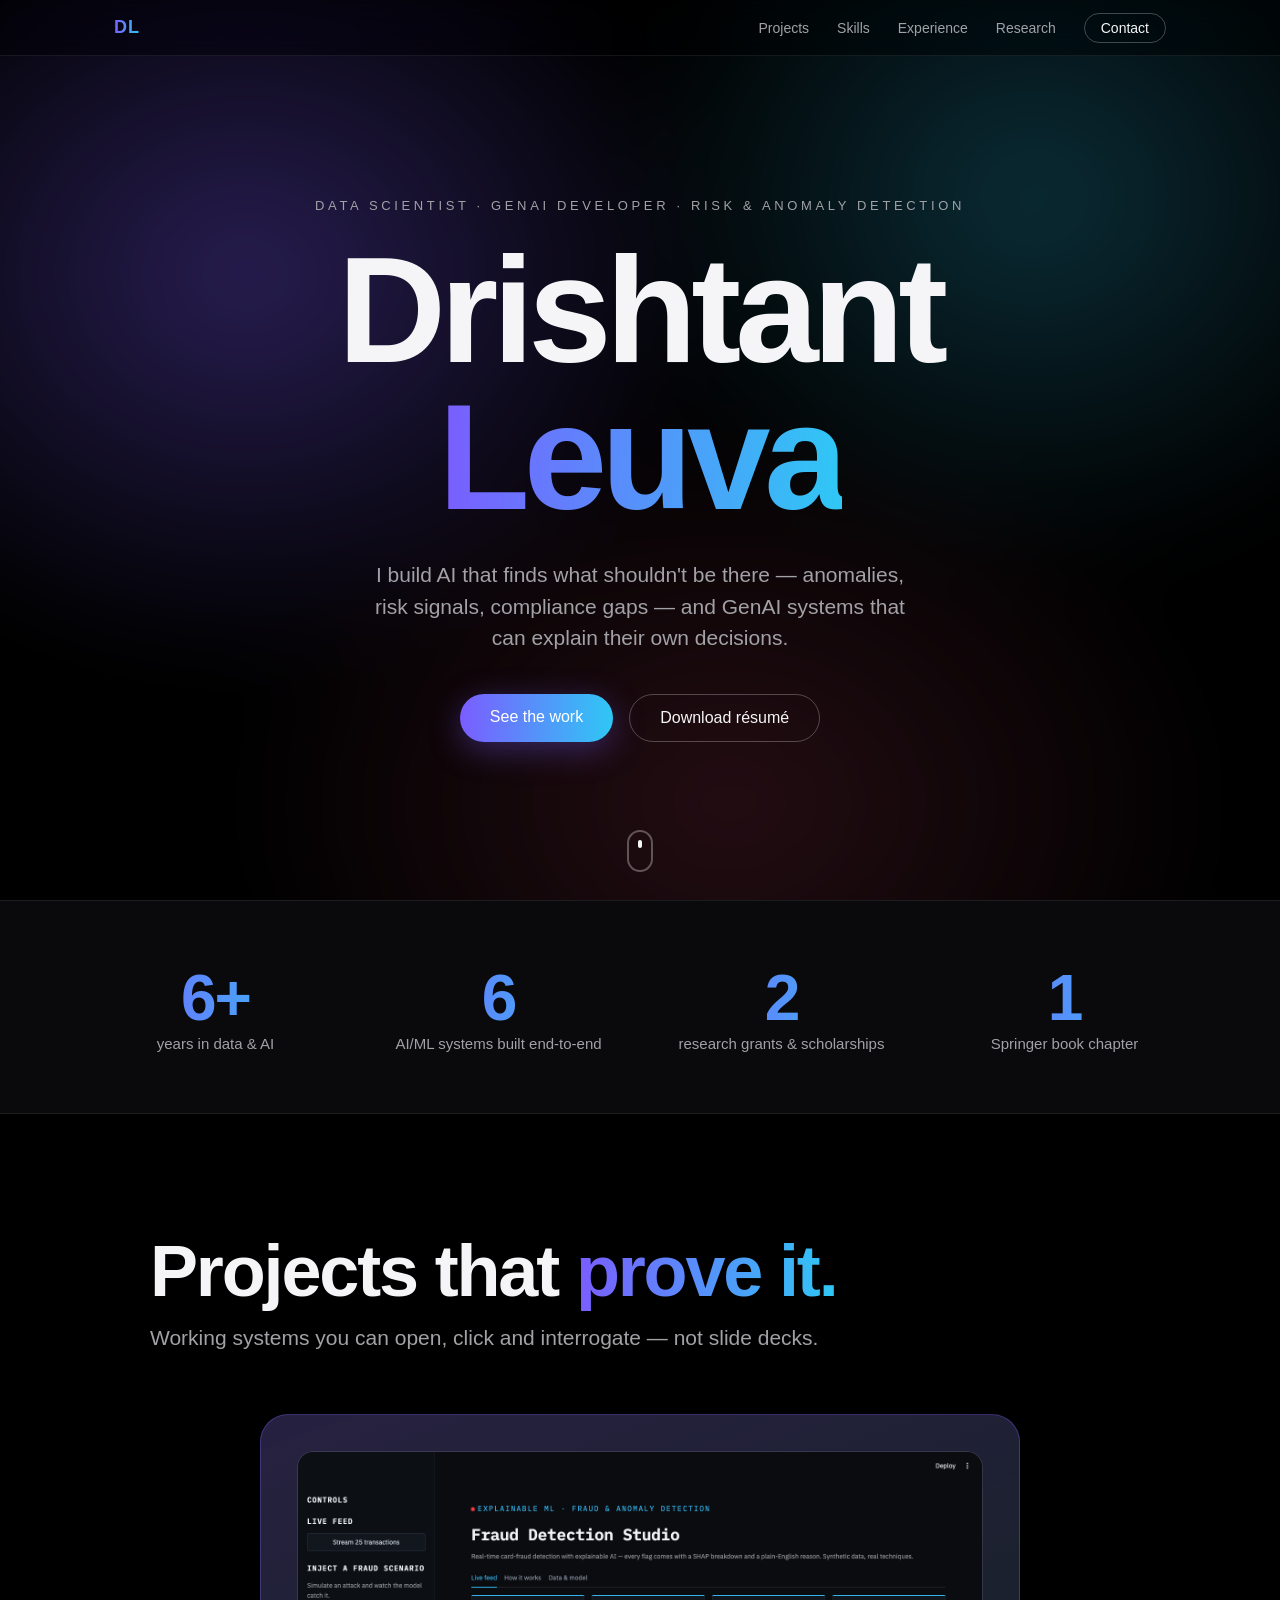
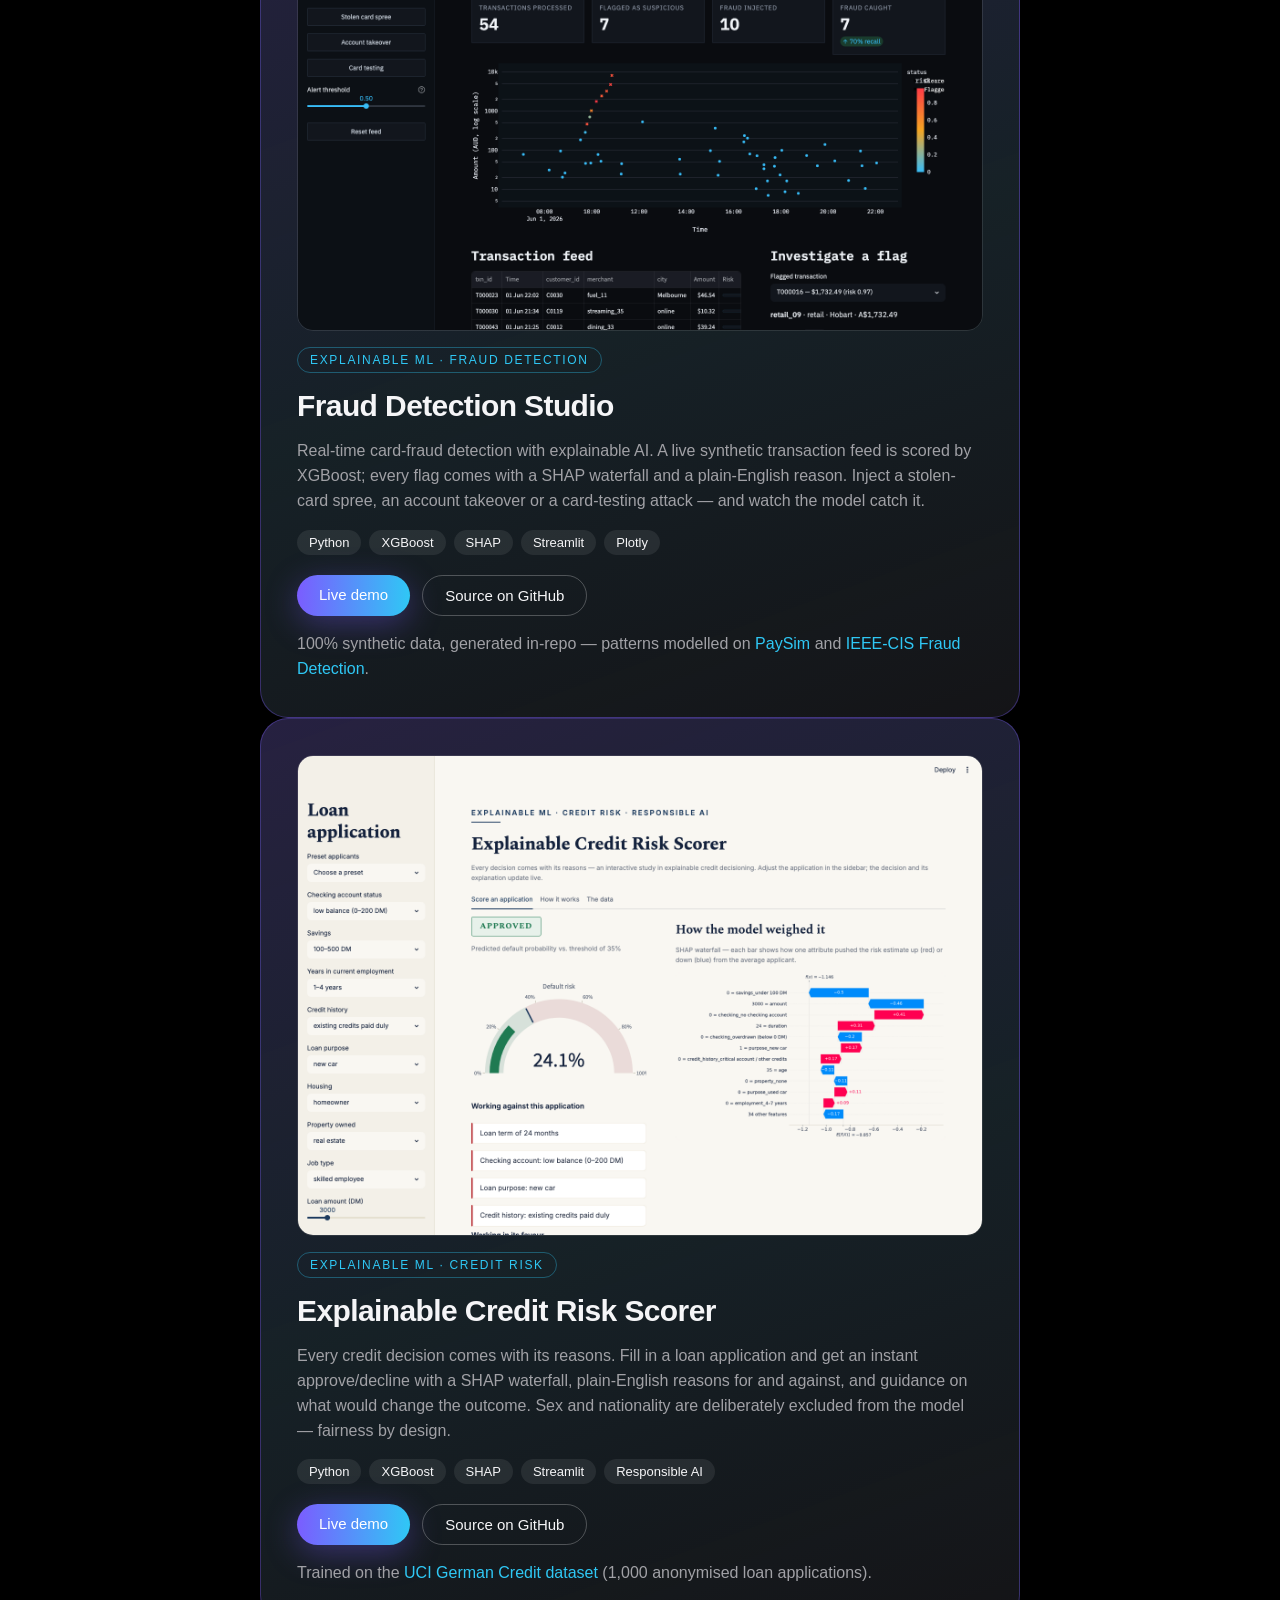
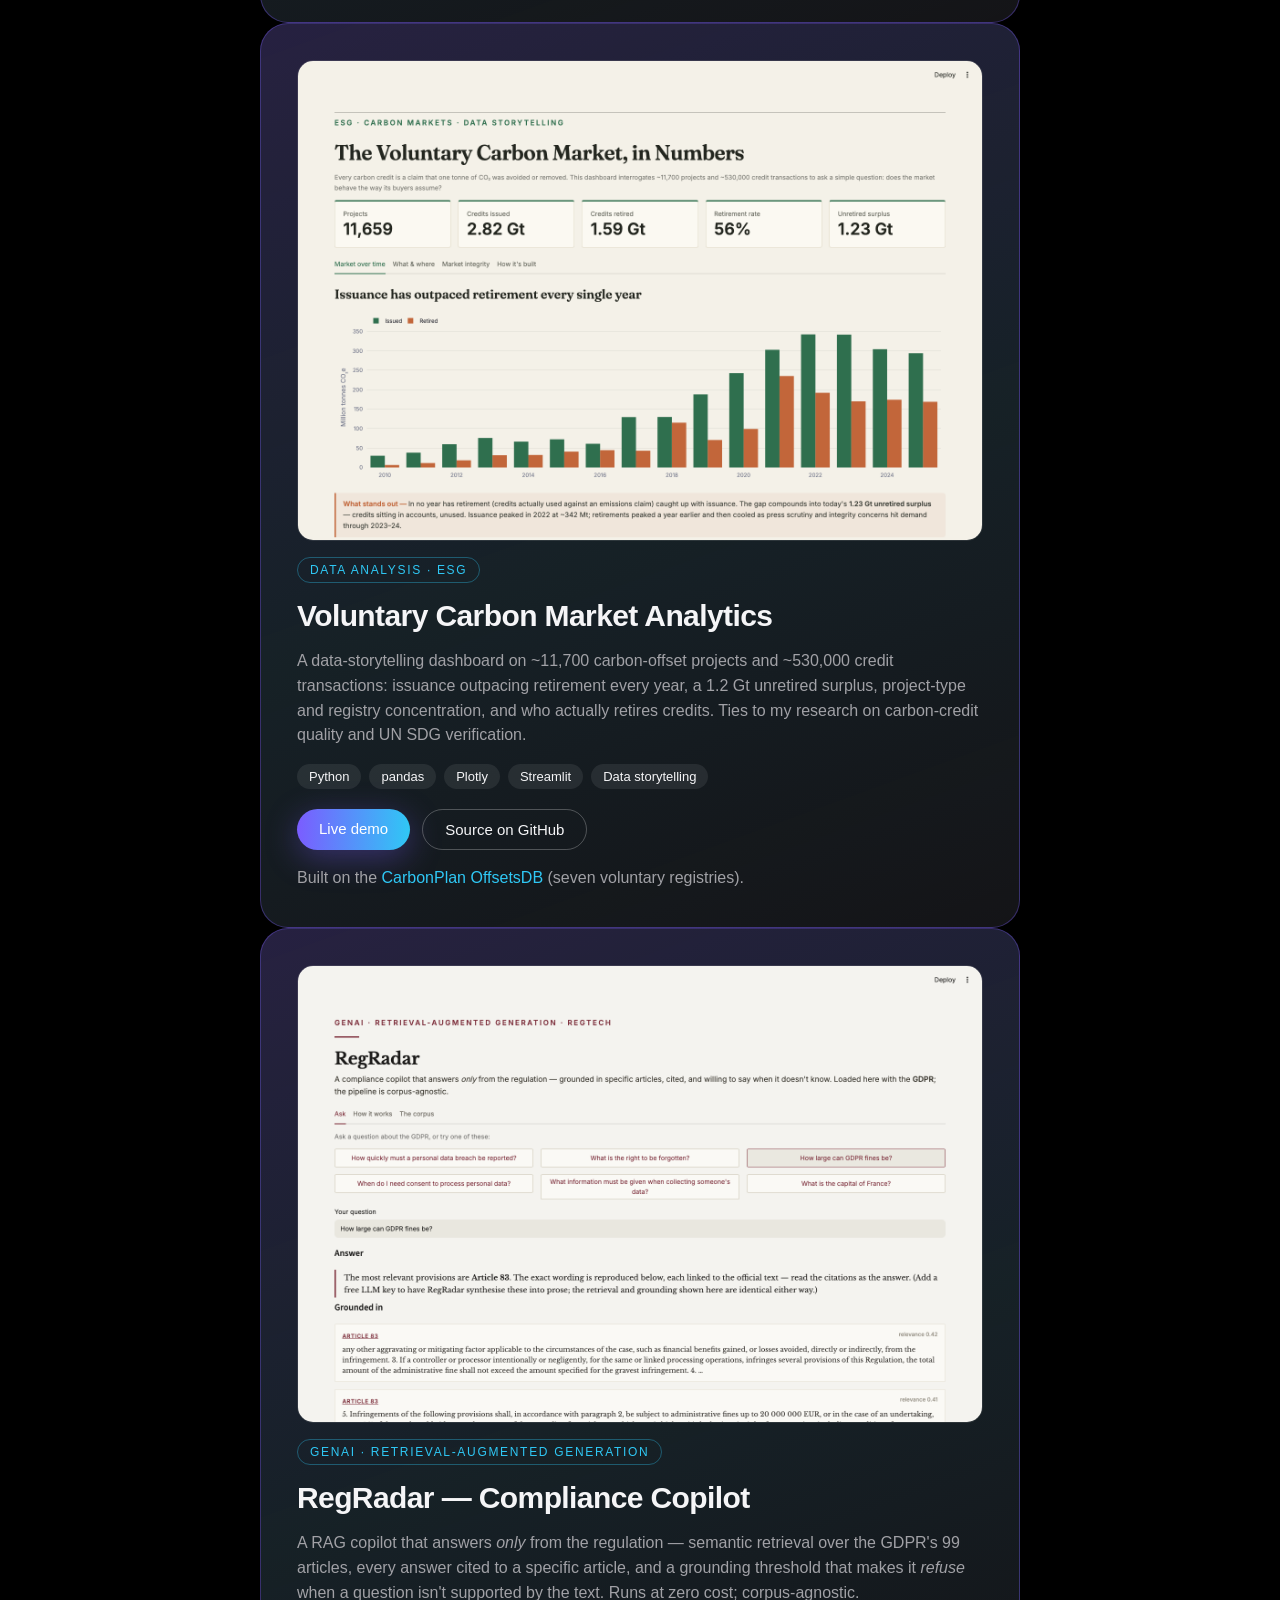
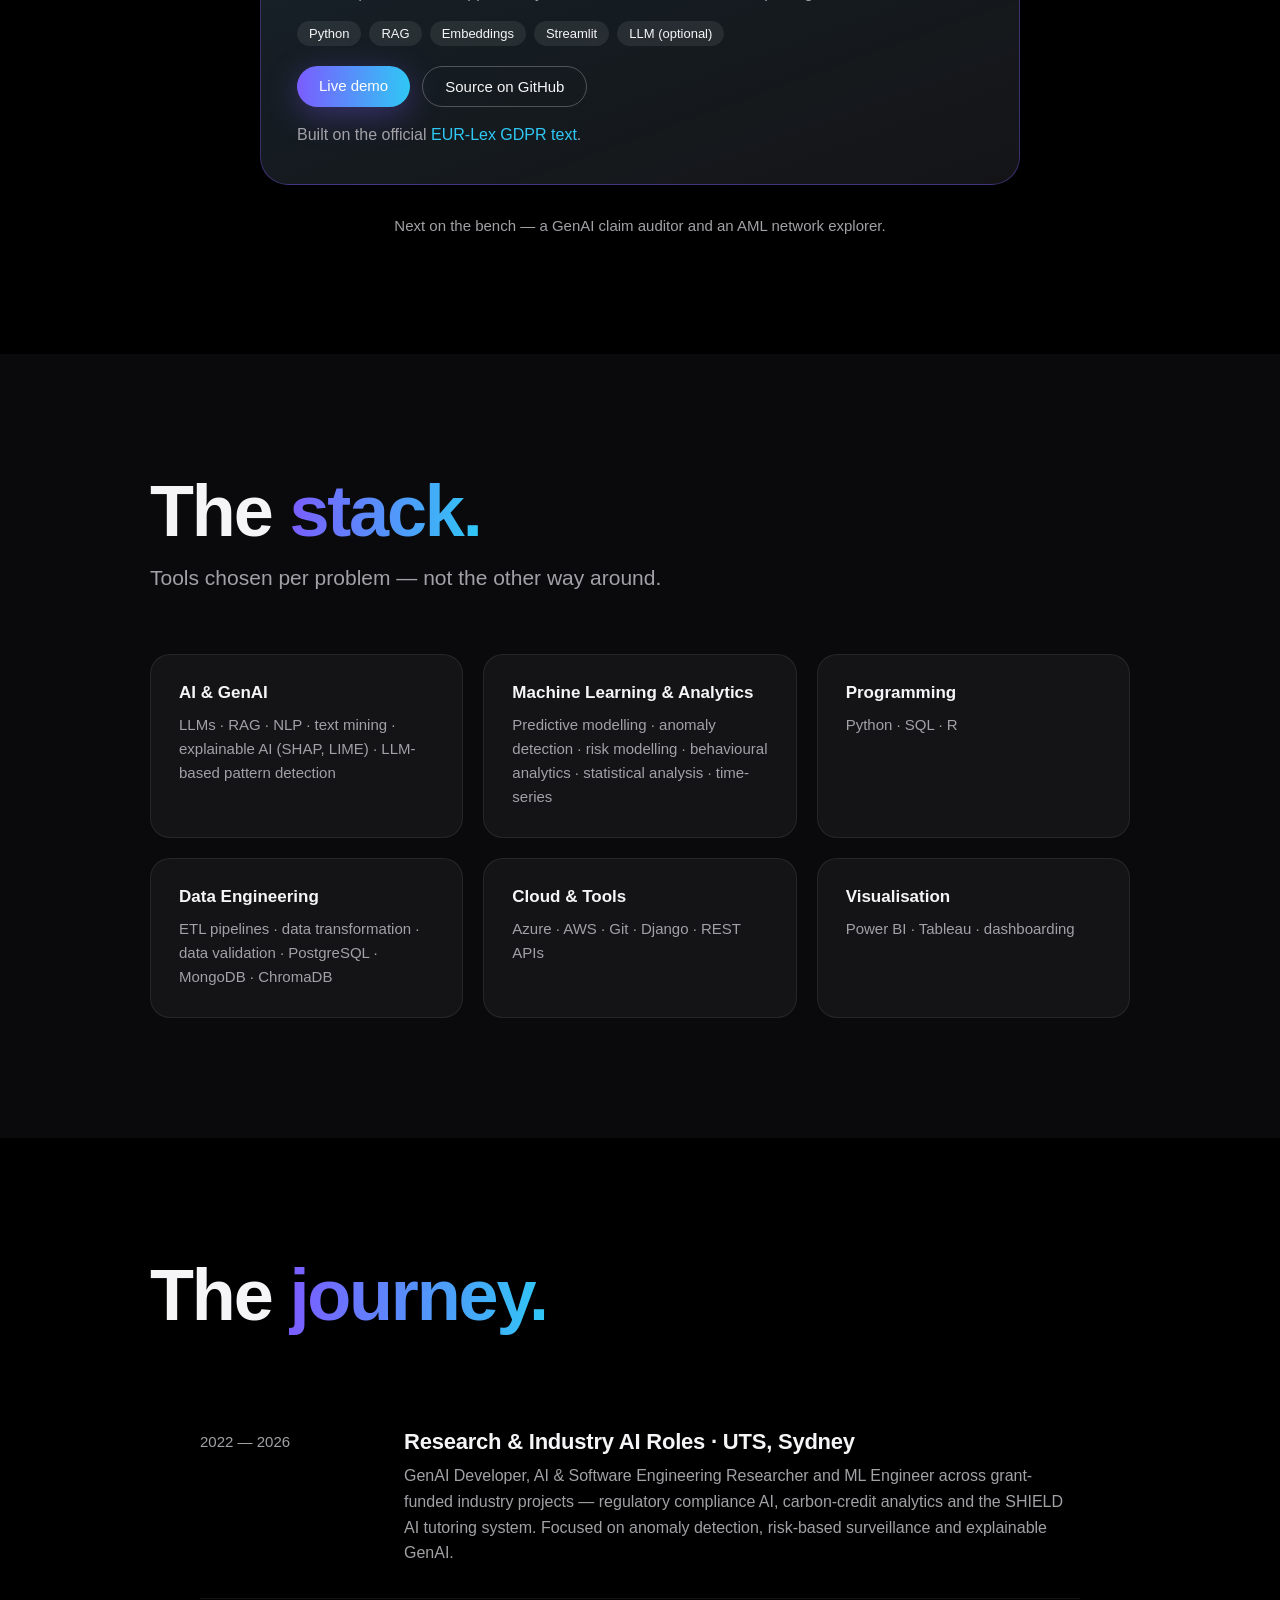
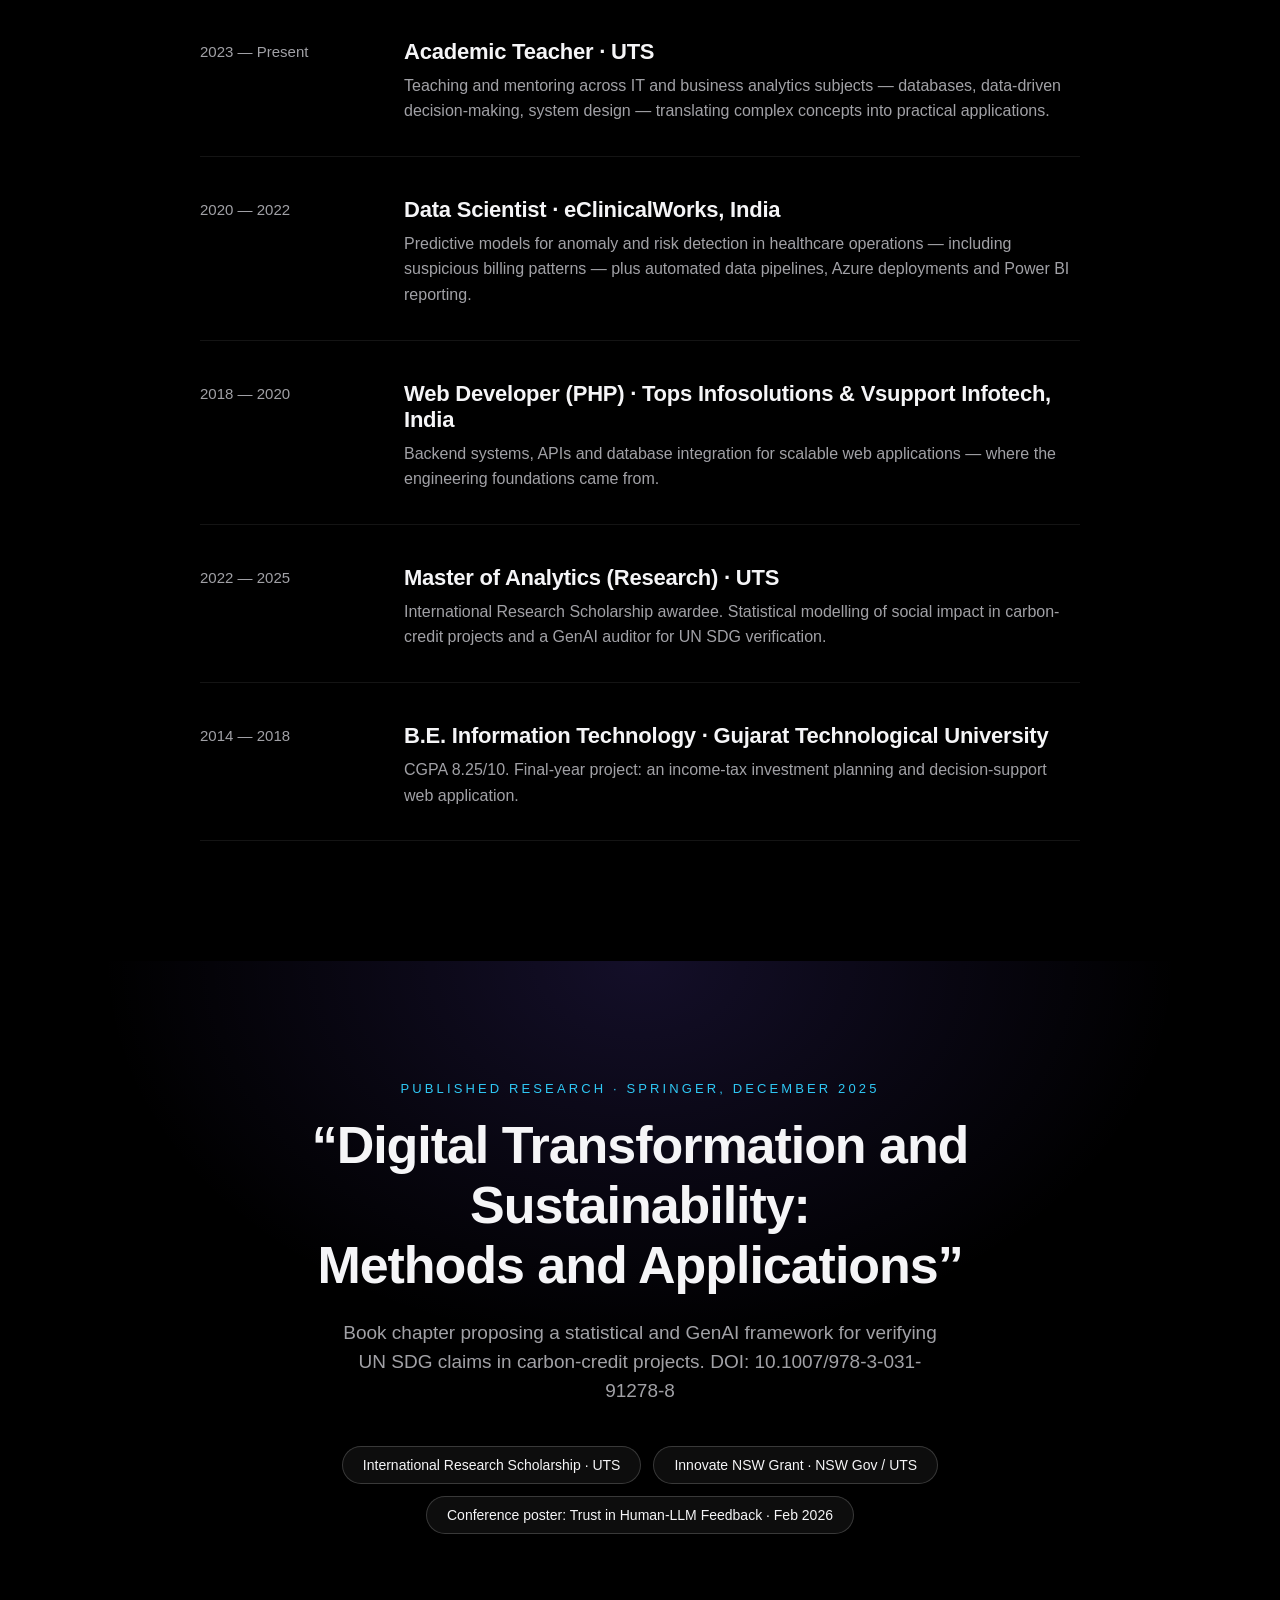
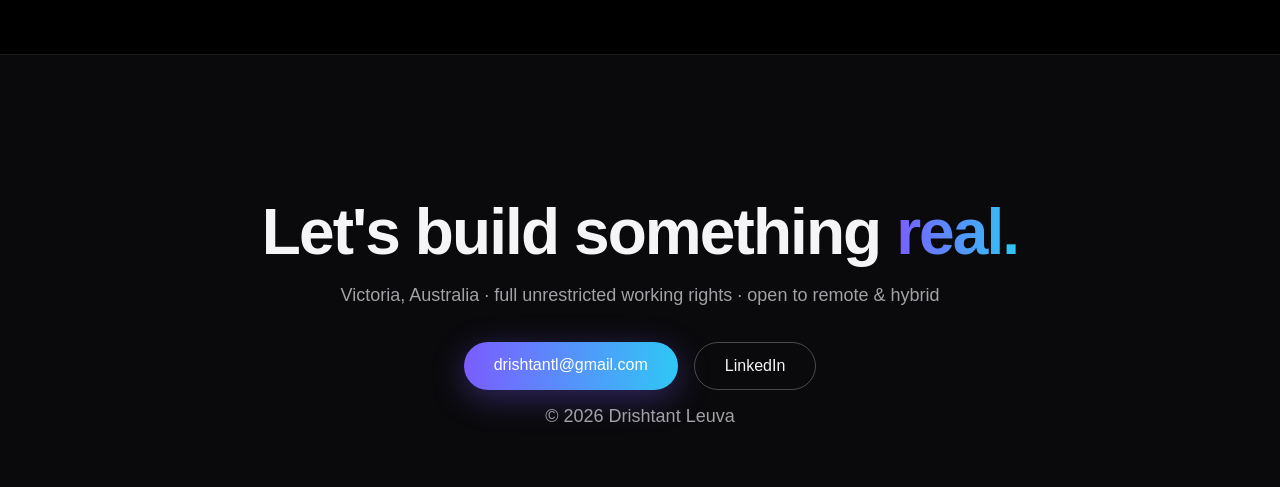
==== index.html @ 563d4631 "Add RegRadar (compliance RAG copilot) project card" ====
<!DOCTYPE html>
<html lang="en">
<head>
  <meta charset="UTF-8" />
  <meta name="viewport" content="width=device-width, initial-scale=1.0" />
  <title>Drishtant Leuva — Data Scientist · GenAI Developer</title>
  <meta name="description" content="Drishtant Leuva — Data Scientist with 6+ years in machine learning, advanced analytics and generative AI, specialising in anomaly detection, risk analytics and explainable AI. Springer-published researcher." />
  <link rel="stylesheet" href="styles.css" />
</head>
<body>

  <nav class="nav" id="nav">
    <div class="nav-inner">
      <a href="#top" class="nav-logo">DL</a>
      <div class="nav-links">
        <a href="#projects">Projects</a>
        <a href="#skills">Skills</a>
        <a href="#experience">Experience</a>
        <a href="#research">Research</a>
        <a href="#contact" class="nav-cta">Contact</a>
      </div>
    </div>
  </nav>

  <!-- ============ HERO ============ -->
  <header class="hero" id="top">
    <div class="hero-bg" aria-hidden="true"></div>
    <div class="hero-content">
      <p class="hero-eyebrow reveal">Data Scientist · GenAI Developer · Risk &amp; Anomaly Detection</p>
      <h1 class="hero-title reveal">Drishtant<br /><span class="grad">Leuva</span></h1>
      <p class="hero-sub reveal">I build AI that finds what shouldn't be there — anomalies, risk signals,
        compliance gaps — and GenAI systems that can explain their own decisions.</p>
      <div class="hero-actions reveal">
        <a href="#projects" class="btn btn-primary">See the work</a>
        <a href="Drishtant_Leuva_Resume.pdf" class="btn btn-ghost" download>Download résumé</a>
      </div>
    </div>
    <div class="scroll-hint" aria-hidden="true"><span></span></div>
  </header>

  <!-- ============ STATS ============ -->
  <section class="stats">
    <div class="stats-grid">
      <div class="stat reveal"><span class="stat-num" data-count="6" data-suffix="+">0</span><span class="stat-label">years in data &amp; AI</span></div>
      <div class="stat reveal"><span class="stat-num" data-count="6">0</span><span class="stat-label">AI/ML systems built end-to-end</span></div>
      <div class="stat reveal"><span class="stat-num" data-count="2">0</span><span class="stat-label">research grants &amp; scholarships</span></div>
      <div class="stat reveal"><span class="stat-num" data-count="1">0</span><span class="stat-label">Springer book chapter</span></div>
    </div>
  </section>

  <!-- ============ PROJECTS ============ -->
  <section class="projects" id="projects">
    <div class="section-head reveal">
      <h2>Projects that <span class="grad">prove it.</span></h2>
      <p>Working systems you can open, click and interrogate — not slide decks.</p>
    </div>
    <div class="project-grid">
      <article class="card card-feature reveal">
        <a href="https://drishtant-fraud-studio.streamlit.app" target="_blank" rel="noopener">
          <img class="card-shot" src="assets/fraud-studio.png"
               alt="Fraud Detection Studio — live transaction feed, risk scatter and SHAP investigation panel" />
        </a>
        <div class="card-tag">Explainable ML · Fraud Detection</div>
        <h3>Fraud Detection Studio</h3>
        <p>Real-time card-fraud detection with explainable AI. A live synthetic transaction feed is
           scored by XGBoost; every flag comes with a SHAP waterfall and a plain-English reason.
           Inject a stolen-card spree, an account takeover or a card-testing attack — and watch
           the model catch it.</p>
        <ul class="card-stack"><li>Python</li><li>XGBoost</li><li>SHAP</li><li>Streamlit</li><li>Plotly</li></ul>
        <div class="card-actions">
          <a class="btn btn-primary btn-sm" href="https://drishtant-fraud-studio.streamlit.app" target="_blank" rel="noopener">Live demo</a>
          <a class="btn btn-ghost btn-sm" href="https://github.com/drishtantleuva/fraud-detection-studio" target="_blank" rel="noopener">Source on GitHub</a>
        </div>
        <p class="card-data">100% synthetic data, generated in-repo — patterns modelled on
          <a href="https://www.kaggle.com/datasets/ealaxi/paysim1" target="_blank" rel="noopener">PaySim</a> and
          <a href="https://www.kaggle.com/competitions/ieee-fraud-detection" target="_blank" rel="noopener">IEEE-CIS Fraud Detection</a>.</p>
      </article>
      <article class="card card-feature reveal">
        <a href="https://drishtant-credit-risk.streamlit.app" target="_blank" rel="noopener">
          <img class="card-shot" src="assets/credit-scorer.png"
               alt="Explainable Credit Risk Scorer — loan application form, risk gauge and SHAP waterfall" />
        </a>
        <div class="card-tag">Explainable ML · Credit Risk</div>
        <h3>Explainable Credit Risk Scorer</h3>
        <p>Every credit decision comes with its reasons. Fill in a loan application and get an
           instant approve/decline with a SHAP waterfall, plain-English reasons for and against,
           and guidance on what would change the outcome. Sex and nationality are deliberately
           excluded from the model — fairness by design.</p>
        <ul class="card-stack"><li>Python</li><li>XGBoost</li><li>SHAP</li><li>Streamlit</li><li>Responsible AI</li></ul>
        <div class="card-actions">
          <a class="btn btn-primary btn-sm" href="https://drishtant-credit-risk.streamlit.app" target="_blank" rel="noopener">Live demo</a>
          <a class="btn btn-ghost btn-sm" href="https://github.com/drishtantleuva/credit-risk-scorer" target="_blank" rel="noopener">Source on GitHub</a>
        </div>
        <p class="card-data">Trained on the
          <a href="https://archive.ics.uci.edu/dataset/144/statlog+german+credit+data" target="_blank" rel="noopener">UCI German Credit dataset</a>
          (1,000 anonymised loan applications).</p>
      </article>
      <article class="card card-feature reveal">
        <a href="https://drishtant-carbon-market.streamlit.app" target="_blank" rel="noopener">
          <img class="card-shot" src="assets/carbon-market.png"
               alt="Voluntary Carbon Market Analytics — issuance vs retirement by year, KPI cards" />
        </a>
        <div class="card-tag">Data Analysis · ESG</div>
        <h3>Voluntary Carbon Market Analytics</h3>
        <p>A data-storytelling dashboard on ~11,700 carbon-offset projects and ~530,000 credit
           transactions: issuance outpacing retirement every year, a 1.2 Gt unretired surplus,
           project-type and registry concentration, and who actually retires credits. Ties to my
           research on carbon-credit quality and UN SDG verification.</p>
        <ul class="card-stack"><li>Python</li><li>pandas</li><li>Plotly</li><li>Streamlit</li><li>Data storytelling</li></ul>
        <div class="card-actions">
          <a class="btn btn-primary btn-sm" href="https://drishtant-carbon-market.streamlit.app" target="_blank" rel="noopener">Live demo</a>
          <a class="btn btn-ghost btn-sm" href="https://github.com/drishtantleuva/carbon-market-analytics" target="_blank" rel="noopener">Source on GitHub</a>
        </div>
        <p class="card-data">Built on the
          <a href="https://carbonplan.org/research/offsets-db" target="_blank" rel="noopener">CarbonPlan OffsetsDB</a>
          (seven voluntary registries).</p>
      </article>
      <article class="card card-feature reveal">
        <a href="https://drishtant-regradar.streamlit.app" target="_blank" rel="noopener">
          <img class="card-shot" src="assets/regradar.png"
               alt="RegRadar — compliance RAG copilot answering from the GDPR with cited articles" />
        </a>
        <div class="card-tag">GenAI · Retrieval-Augmented Generation</div>
        <h3>RegRadar — Compliance Copilot</h3>
        <p>A RAG copilot that answers <em>only</em> from the regulation — semantic retrieval over
           the GDPR's 99 articles, every answer cited to a specific article, and a grounding
           threshold that makes it <em>refuse</em> when a question isn't supported by the text.
           Runs at zero cost; corpus-agnostic.</p>
        <ul class="card-stack"><li>Python</li><li>RAG</li><li>Embeddings</li><li>Streamlit</li><li>LLM (optional)</li></ul>
        <div class="card-actions">
          <a class="btn btn-primary btn-sm" href="https://drishtant-regradar.streamlit.app" target="_blank" rel="noopener">Live demo</a>
          <a class="btn btn-ghost btn-sm" href="https://github.com/drishtantleuva/regradar" target="_blank" rel="noopener">Source on GitHub</a>
        </div>
        <p class="card-data">Built on the official
          <a href="https://eur-lex.europa.eu/legal-content/EN/TXT/?uri=CELEX:32016R0679" target="_blank" rel="noopener">EUR-Lex GDPR text</a>.</p>
      </article>
      <p class="projects-more reveal">Next on the bench — a GenAI claim auditor and an AML network explorer.</p>
    </div>
  </section>

  <!-- ============ SKILLS ============ -->
  <section class="skills" id="skills">
    <div class="section-head reveal">
      <h2>The <span class="grad">stack.</span></h2>
      <p>Tools chosen per problem — not the other way around.</p>
    </div>
    <div class="skills-grid">
      <div class="skill-group reveal"><h4>AI &amp; GenAI</h4><p>LLMs · RAG · NLP · text mining · explainable AI (SHAP, LIME) · LLM-based pattern detection</p></div>
      <div class="skill-group reveal"><h4>Machine Learning &amp; Analytics</h4><p>Predictive modelling · anomaly detection · risk modelling · behavioural analytics · statistical analysis · time-series</p></div>
      <div class="skill-group reveal"><h4>Programming</h4><p>Python · SQL · R</p></div>
      <div class="skill-group reveal"><h4>Data Engineering</h4><p>ETL pipelines · data transformation · data validation · PostgreSQL · MongoDB · ChromaDB</p></div>
      <div class="skill-group reveal"><h4>Cloud &amp; Tools</h4><p>Azure · AWS · Git · Django · REST APIs</p></div>
      <div class="skill-group reveal"><h4>Visualisation</h4><p>Power BI · Tableau · dashboarding</p></div>
    </div>
  </section>

  <!-- ============ EXPERIENCE ============ -->
  <section class="experience" id="experience">
    <div class="section-head reveal">
      <h2>The <span class="grad">journey.</span></h2>
    </div>
    <div class="timeline">
      <div class="t-item reveal">
        <div class="t-when">2022 — 2026</div>
        <div class="t-what">
          <h4>Research &amp; Industry AI Roles · UTS, Sydney</h4>
          <p>GenAI Developer, AI &amp; Software Engineering Researcher and ML Engineer across grant-funded
             industry projects — regulatory compliance AI, carbon-credit analytics and the SHIELD AI tutoring
             system. Focused on anomaly detection, risk-based surveillance and explainable GenAI.</p>
        </div>
      </div>
      <div class="t-item reveal">
        <div class="t-when">2023 — Present</div>
        <div class="t-what">
          <h4>Academic Teacher · UTS</h4>
          <p>Teaching and mentoring across IT and business analytics subjects — databases, data-driven
             decision-making, system design — translating complex concepts into practical applications.</p>
        </div>
      </div>
      <div class="t-item reveal">
        <div class="t-when">2020 — 2022</div>
        <div class="t-what">
          <h4>Data Scientist · eClinicalWorks, India</h4>
          <p>Predictive models for anomaly and risk detection in healthcare operations — including suspicious
             billing patterns — plus automated data pipelines, Azure deployments and Power BI reporting.</p>
        </div>
      </div>
      <div class="t-item reveal">
        <div class="t-when">2018 — 2020</div>
        <div class="t-what">
          <h4>Web Developer (PHP) · Tops Infosolutions &amp; Vsupport Infotech, India</h4>
          <p>Backend systems, APIs and database integration for scalable web applications — where the
             engineering foundations came from.</p>
        </div>
      </div>
      <div class="t-item reveal">
        <div class="t-when">2022 — 2025</div>
        <div class="t-what">
          <h4>Master of Analytics (Research) · UTS</h4>
          <p>International Research Scholarship awardee. Statistical modelling of social impact in
             carbon-credit projects and a GenAI auditor for UN SDG verification.</p>
        </div>
      </div>
      <div class="t-item reveal">
        <div class="t-when">2014 — 2018</div>
        <div class="t-what">
          <h4>B.E. Information Technology · Gujarat Technological University</h4>
          <p>CGPA 8.25/10. Final-year project: an income-tax investment planning and decision-support
             web application.</p>
        </div>
      </div>
    </div>
  </section>

  <!-- ============ RESEARCH ============ -->
  <section class="research" id="research">
    <div class="research-inner reveal">
      <p class="research-eyebrow">Published Research · Springer, December 2025</p>
      <h2><a class="research-link" href="https://doi.org/10.1007/978-3-031-91278-8" target="_blank" rel="noopener">“Digital Transformation and Sustainability:<br/>Methods and Applications”</a></h2>
      <p class="research-sub">Book chapter proposing a statistical and GenAI framework for verifying
         UN SDG claims in carbon-credit projects. DOI: 10.1007/978-3-031-91278-8</p>
      <div class="cert-row">
        <span class="cert">International Research Scholarship · UTS</span>
        <span class="cert">Innovate NSW Grant · NSW Gov / UTS</span>
        <span class="cert">Conference poster: Trust in Human-LLM Feedback · Feb 2026</span>
      </div>
    </div>
  </section>

  <!-- ============ CONTACT ============ -->
  <footer class="contact" id="contact">
    <div class="contact-inner reveal">
      <h2>Let's build something <span class="grad">real.</span></h2>
      <p>Victoria, Australia · full unrestricted working rights · open to remote &amp; hybrid</p>
      <div class="contact-actions">
        <a class="btn btn-primary" href="mailto:drishtantl@gmail.com">drishtantl@gmail.com</a>
        <a class="btn btn-ghost" href="https://www.linkedin.com/in/drishtant-leuva/" target="_blank" rel="noopener">LinkedIn</a>
      </div>
      <p class="fineprint">© 2026 Drishtant Leuva</p>
    </div>
  </footer>

  <script src="script.js"></script>
</body>
</html>
---- styles.css ----
/* ============ BASE ============ */
:root {
  --bg: #000;
  --bg-soft: #0a0a0c;
  --panel: #141417;
  --text: #f5f5f7;
  --muted: #a1a1a6;
  --accent1: #7b5cff;
  --accent2: #2fc8f5;
  --accent3: #ff5c87;
  --grad: linear-gradient(92deg, var(--accent1), var(--accent2));
  --radius: 28px;
  --nav-h: 56px;
}

* { margin: 0; padding: 0; box-sizing: border-box; }

html { scroll-behavior: smooth; }

body {
  background: var(--bg);
  color: var(--text);
  font-family: -apple-system, BlinkMacSystemFont, "SF Pro Display", "Segoe UI", Roboto, Helvetica, Arial, sans-serif;
  -webkit-font-smoothing: antialiased;
  overflow-x: hidden;
}

.grad {
  background: var(--grad);
  -webkit-background-clip: text;
  background-clip: text;
  color: transparent;
}

section { padding: 120px 24px; }

.section-head { max-width: 980px; margin: 0 auto 64px; }
.section-head h2 { font-size: clamp(40px, 6vw, 72px); letter-spacing: -0.03em; line-height: 1.05; }
.section-head p { color: var(--muted); font-size: 21px; margin-top: 16px; }

/* ============ REVEAL ANIMATION ============ */
.reveal {
  opacity: 0;
  transform: translateY(36px);
  transition: opacity 0.9s cubic-bezier(0.22, 1, 0.36, 1), transform 0.9s cubic-bezier(0.22, 1, 0.36, 1);
}
.reveal.in { opacity: 1; transform: none; }

/* ============ NAV ============ */
.nav {
  position: fixed; inset: 0 0 auto 0; z-index: 100;
  height: var(--nav-h);
  background: rgba(0, 0, 0, 0.5);
  backdrop-filter: saturate(180%) blur(20px);
  -webkit-backdrop-filter: saturate(180%) blur(20px);
  border-bottom: 1px solid rgba(255, 255, 255, 0.08);
  transition: background 0.4s;
}
.nav-inner {
  max-width: 1100px; margin: 0 auto; height: 100%;
  display: flex; align-items: center; justify-content: space-between;
  padding: 0 24px;
}
.nav-logo {
  font-weight: 700; font-size: 18px; letter-spacing: 0.06em;
  color: var(--text); text-decoration: none;
  background: var(--grad); -webkit-background-clip: text; background-clip: text; color: transparent;
}
.nav-links { display: flex; gap: 28px; align-items: center; }
.nav-links a {
  color: var(--muted); text-decoration: none; font-size: 14px;
  transition: color 0.25s;
}
.nav-links a:hover { color: var(--text); }
.nav-cta {
  color: var(--text) !important;
  border: 1px solid rgba(255, 255, 255, 0.25);
  padding: 6px 16px; border-radius: 999px;
}
.nav-cta:hover { background: rgba(255, 255, 255, 0.1); }
@media (max-width: 640px) {
  .nav-links { gap: 16px; }
  .nav-links a { font-size: 13px; }
  .nav-links a[href="#skills"], .nav-links a[href="#research"] { display: none; }
}

/* ============ HERO ============ */
.hero {
  min-height: 100svh;
  display: flex; align-items: center; justify-content: center;
  position: relative; text-align: center; padding: 120px 24px 80px;
  overflow: hidden;
}
.hero-bg {
  position: absolute; inset: -20%;
  background:
    radial-gradient(38% 45% at 28% 36%, rgba(123, 92, 255, 0.32), transparent 70%),
    radial-gradient(34% 42% at 72% 30%, rgba(47, 200, 245, 0.22), transparent 70%),
    radial-gradient(40% 45% at 55% 78%, rgba(255, 92, 135, 0.14), transparent 70%);
  filter: blur(40px);
  animation: drift 18s ease-in-out infinite alternate;
}
@keyframes drift {
  from { transform: translate3d(-2%, -1%, 0) scale(1); }
  to   { transform: translate3d(2%, 2%, 0) scale(1.08); }
}
.hero-content { position: relative; max-width: 900px; }
.hero-eyebrow {
  text-transform: uppercase; letter-spacing: 0.28em; font-size: 13px;
  color: var(--muted); margin-bottom: 24px;
}
.hero-title {
  font-size: clamp(64px, 12vw, 150px);
  line-height: 0.98; letter-spacing: -0.04em; font-weight: 700;
}
.hero-sub {
  margin: 28px auto 0; max-width: 560px;
  font-size: 21px; line-height: 1.5; color: var(--muted);
}
.hero-actions { margin-top: 40px; display: flex; gap: 16px; justify-content: center; flex-wrap: wrap; }

.btn {
  display: inline-block; padding: 14px 30px; border-radius: 999px;
  font-size: 16px; font-weight: 500; text-decoration: none;
  transition: transform 0.25s, box-shadow 0.25s, background 0.25s;
}
.btn-primary {
  background: var(--grad); color: #fff;
  box-shadow: 0 8px 32px rgba(123, 92, 255, 0.35);
}
.btn-primary:hover { transform: translateY(-2px); box-shadow: 0 12px 40px rgba(123, 92, 255, 0.5); }
.btn-ghost {
  color: var(--text); border: 1px solid rgba(255, 255, 255, 0.25);
}
.btn-ghost:hover { background: rgba(255, 255, 255, 0.08); transform: translateY(-2px); }

.scroll-hint {
  position: absolute; bottom: 28px; left: 50%; transform: translateX(-50%);
  width: 26px; height: 42px; border: 2px solid rgba(255, 255, 255, 0.3);
  border-radius: 999px;
}
.scroll-hint span {
  position: absolute; top: 8px; left: 50%; width: 4px; height: 8px;
  margin-left: -2px; border-radius: 4px; background: var(--text);
  animation: hint 1.8s ease-in-out infinite;
}
@keyframes hint {
  0% { transform: translateY(0); opacity: 1; }
  70% { transform: translateY(14px); opacity: 0; }
  100% { opacity: 0; }
}

/* ============ STATS ============ */
.stats { padding: 60px 24px; border-top: 1px solid rgba(255,255,255,0.08); border-bottom: 1px solid rgba(255,255,255,0.08); background: var(--bg-soft); }
.stats-grid {
  max-width: 1100px; margin: 0 auto;
  display: grid; grid-template-columns: repeat(auto-fit, minmax(200px, 1fr)); gap: 32px;
  text-align: center;
}
.stat-num {
  display: block; font-size: clamp(40px, 5vw, 64px); font-weight: 700; letter-spacing: -0.03em;
  background: var(--grad); -webkit-background-clip: text; background-clip: text; color: transparent;
}
.stat-label { color: var(--muted); font-size: 15px; }

/* ============ PROJECTS CAROUSEL ============ */
.projects { background: var(--bg); }
.carousel-wrap { max-width: 1280px; margin: 0 auto; position: relative; }
.carousel {
  display: flex; gap: 24px;
  overflow-x: auto;
  scroll-snap-type: x mandatory;
  padding: 8px 24px 32px;
  scrollbar-width: none;
  -webkit-overflow-scrolling: touch;
}
.carousel::-webkit-scrollbar { display: none; }

.card {
  flex: 0 0 min(420px, 82vw);
  scroll-snap-align: start;
  background: var(--panel);
  border: 1px solid rgba(255, 255, 255, 0.08);
  border-radius: var(--radius);
  padding: 36px;
  display: flex; flex-direction: column; gap: 16px;
  transition: transform 0.4s cubic-bezier(0.22, 1, 0.36, 1), border-color 0.4s;
}
.card:hover { transform: translateY(-8px); border-color: rgba(123, 92, 255, 0.5); }
.card-feature {
  flex-basis: min(520px, 86vw);
  background:
    linear-gradient(160deg, rgba(123, 92, 255, 0.18), rgba(47, 200, 245, 0.07) 55%, transparent),
    var(--panel);
  border-color: rgba(123, 92, 255, 0.35);
}
.card-tag {
  align-self: flex-start;
  font-size: 12px; text-transform: uppercase; letter-spacing: 0.14em;
  color: var(--accent2);
  border: 1px solid rgba(47, 200, 245, 0.35);
  padding: 5px 12px; border-radius: 999px;
}
.card h3 { font-size: 30px; letter-spacing: -0.02em; }
.card p { color: var(--muted); line-height: 1.55; font-size: 16px; flex-grow: 1; }
.card-stack { list-style: none; display: flex; flex-wrap: wrap; gap: 8px; }
.card-stack li {
  font-size: 13px; color: var(--text);
  background: rgba(255, 255, 255, 0.08);
  padding: 5px 12px; border-radius: 999px;
}
.card-metric {
  font-size: 15px; font-weight: 600;
  background: var(--grad); -webkit-background-clip: text; background-clip: text; color: transparent;
}

.carousel-nav { display: flex; gap: 12px; justify-content: flex-end; padding: 0 24px; }
.car-btn {
  width: 44px; height: 44px; border-radius: 50%;
  border: 1px solid rgba(255, 255, 255, 0.2);
  background: rgba(255, 255, 255, 0.06);
  color: var(--text); font-size: 18px; cursor: pointer;
  transition: background 0.25s, transform 0.25s;
}
.car-btn:hover { background: rgba(255, 255, 255, 0.15); transform: scale(1.06); }

/* ============ PROJECT GRID ============ */
.project-grid { max-width: 760px; margin: 0 auto; }
.project-grid .card { flex-basis: auto; }
.card-shot {
  width: 100%; border-radius: 16px; display: block;
  border: 1px solid rgba(255, 255, 255, 0.1);
  transition: transform 0.4s cubic-bezier(0.22, 1, 0.36, 1);
}
.card-shot:hover { transform: scale(1.02); }
.card-actions { display: flex; gap: 12px; flex-wrap: wrap; margin-top: 4px; }
.btn-sm { padding: 11px 22px; font-size: 15px; }
.card-data { color: var(--muted); font-size: 13.5px; line-height: 1.5; }
.card-data a { color: var(--accent2); text-decoration: none; }
.card-data a:hover { text-decoration: underline; }
.projects-more { color: var(--muted); font-size: 15px; text-align: center; margin-top: 32px; }

/* ============ SKILLS ============ */
.skills { background: var(--bg-soft); }
.skills-grid {
  max-width: 980px; margin: 0 auto;
  display: grid; grid-template-columns: repeat(auto-fit, minmax(280px, 1fr)); gap: 20px;
}
.skill-group {
  background: var(--panel);
  border: 1px solid rgba(255, 255, 255, 0.08);
  border-radius: 20px; padding: 28px;
}
.skill-group h4 { font-size: 17px; margin-bottom: 10px; }
.skill-group p { color: var(--muted); font-size: 15px; line-height: 1.6; }

/* ============ EXPERIENCE ============ */
.timeline { max-width: 880px; margin: 0 auto; display: flex; flex-direction: column; gap: 8px; }
.t-item {
  display: grid; grid-template-columns: 180px 1fr; gap: 24px;
  padding: 32px 0; border-bottom: 1px solid rgba(255, 255, 255, 0.08);
}
.t-when { color: var(--muted); font-size: 15px; padding-top: 4px; }
.t-what h4 { font-size: 22px; letter-spacing: -0.01em; margin-bottom: 8px; }
.t-what p { color: var(--muted); line-height: 1.6; font-size: 16px; }
@media (max-width: 640px) {
  .t-item { grid-template-columns: 1fr; gap: 6px; }
}

/* ============ RESEARCH ============ */
.research {
  background:
    radial-gradient(60% 80% at 50% 0%, rgba(123, 92, 255, 0.16), transparent 70%),
    var(--bg);
  text-align: center;
}
.research-inner { max-width: 880px; margin: 0 auto; }
.research-eyebrow {
  text-transform: uppercase; letter-spacing: 0.24em; font-size: 13px;
  color: var(--accent2); margin-bottom: 20px;
}
.research h2 { font-size: clamp(30px, 4.6vw, 52px); letter-spacing: -0.02em; line-height: 1.15; }
.research-link { color: var(--text); text-decoration: none; transition: opacity 0.25s; }
.research-link:hover { opacity: 0.75; }
.research-sub { color: var(--muted); font-size: 19px; margin: 22px auto 0; max-width: 620px; line-height: 1.55; }
.cert-row { margin-top: 40px; display: flex; gap: 12px; justify-content: center; flex-wrap: wrap; }
.cert {
  font-size: 14px; color: var(--text);
  border: 1px solid rgba(255, 255, 255, 0.18);
  background: rgba(255, 255, 255, 0.05);
  padding: 10px 20px; border-radius: 999px;
}

/* ============ CONTACT ============ */
.contact {
  padding: 140px 24px 60px; text-align: center;
  border-top: 1px solid rgba(255, 255, 255, 0.08);
  background: var(--bg-soft);
}
.contact h2 { font-size: clamp(36px, 6vw, 64px); letter-spacing: -0.03em; }
.contact-inner > p { color: var(--muted); margin-top: 16px; font-size: 18px; }
.contact-actions { margin-top: 36px; display: flex; gap: 16px; justify-content: center; flex-wrap: wrap; }
.fineprint { margin-top: 80px; color: #555; font-size: 13px; }
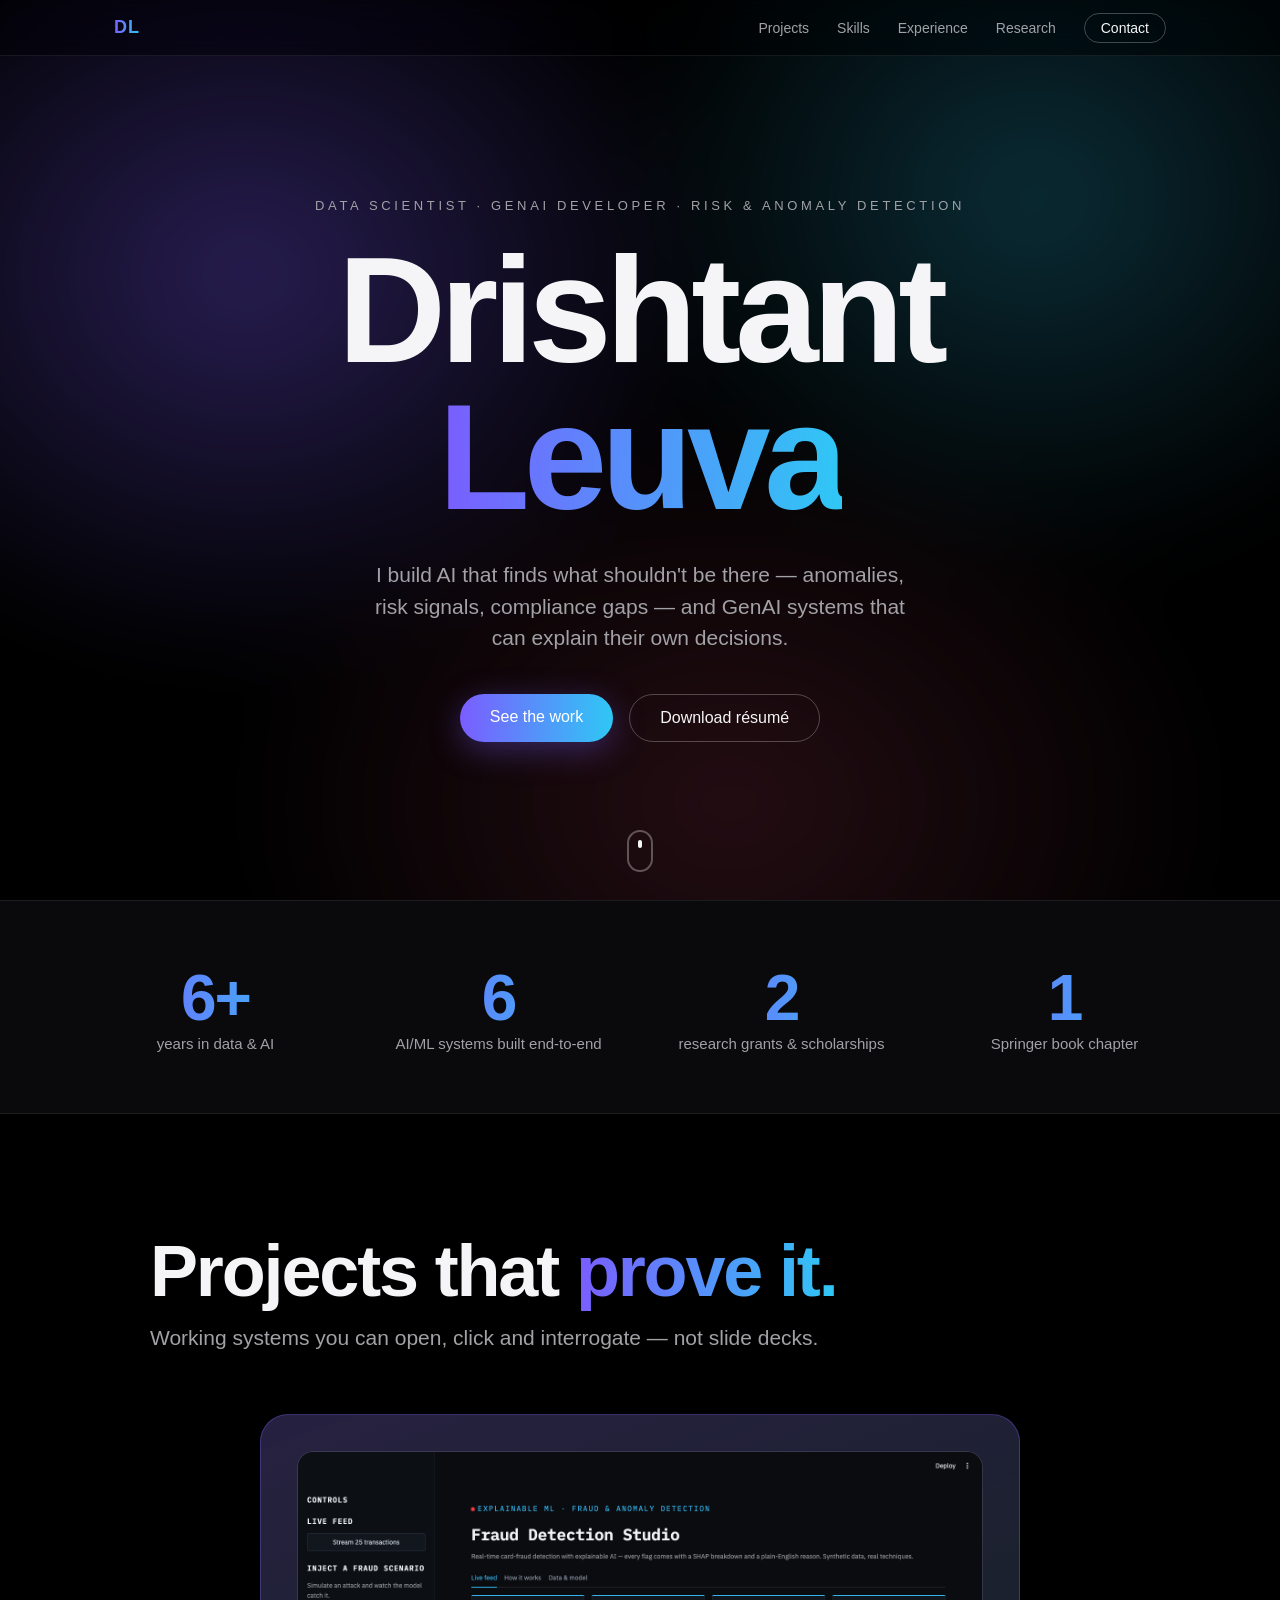
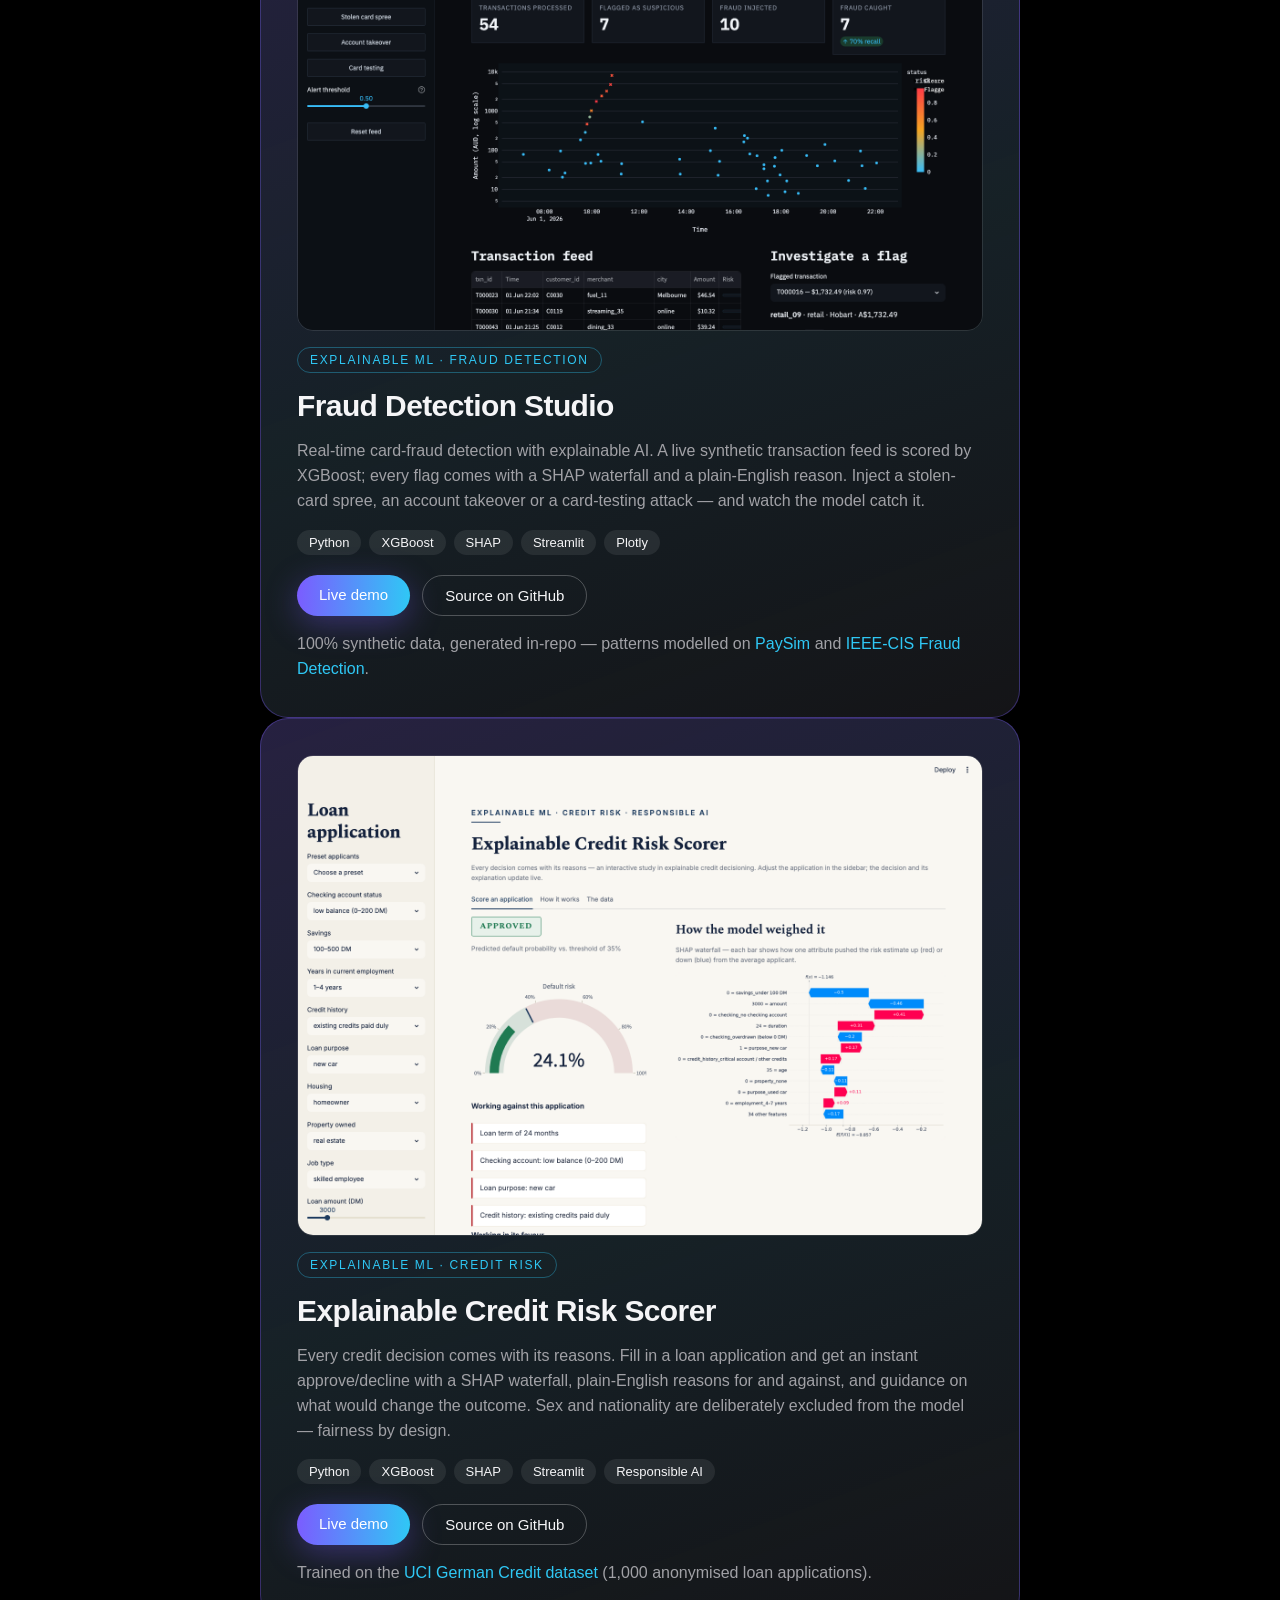
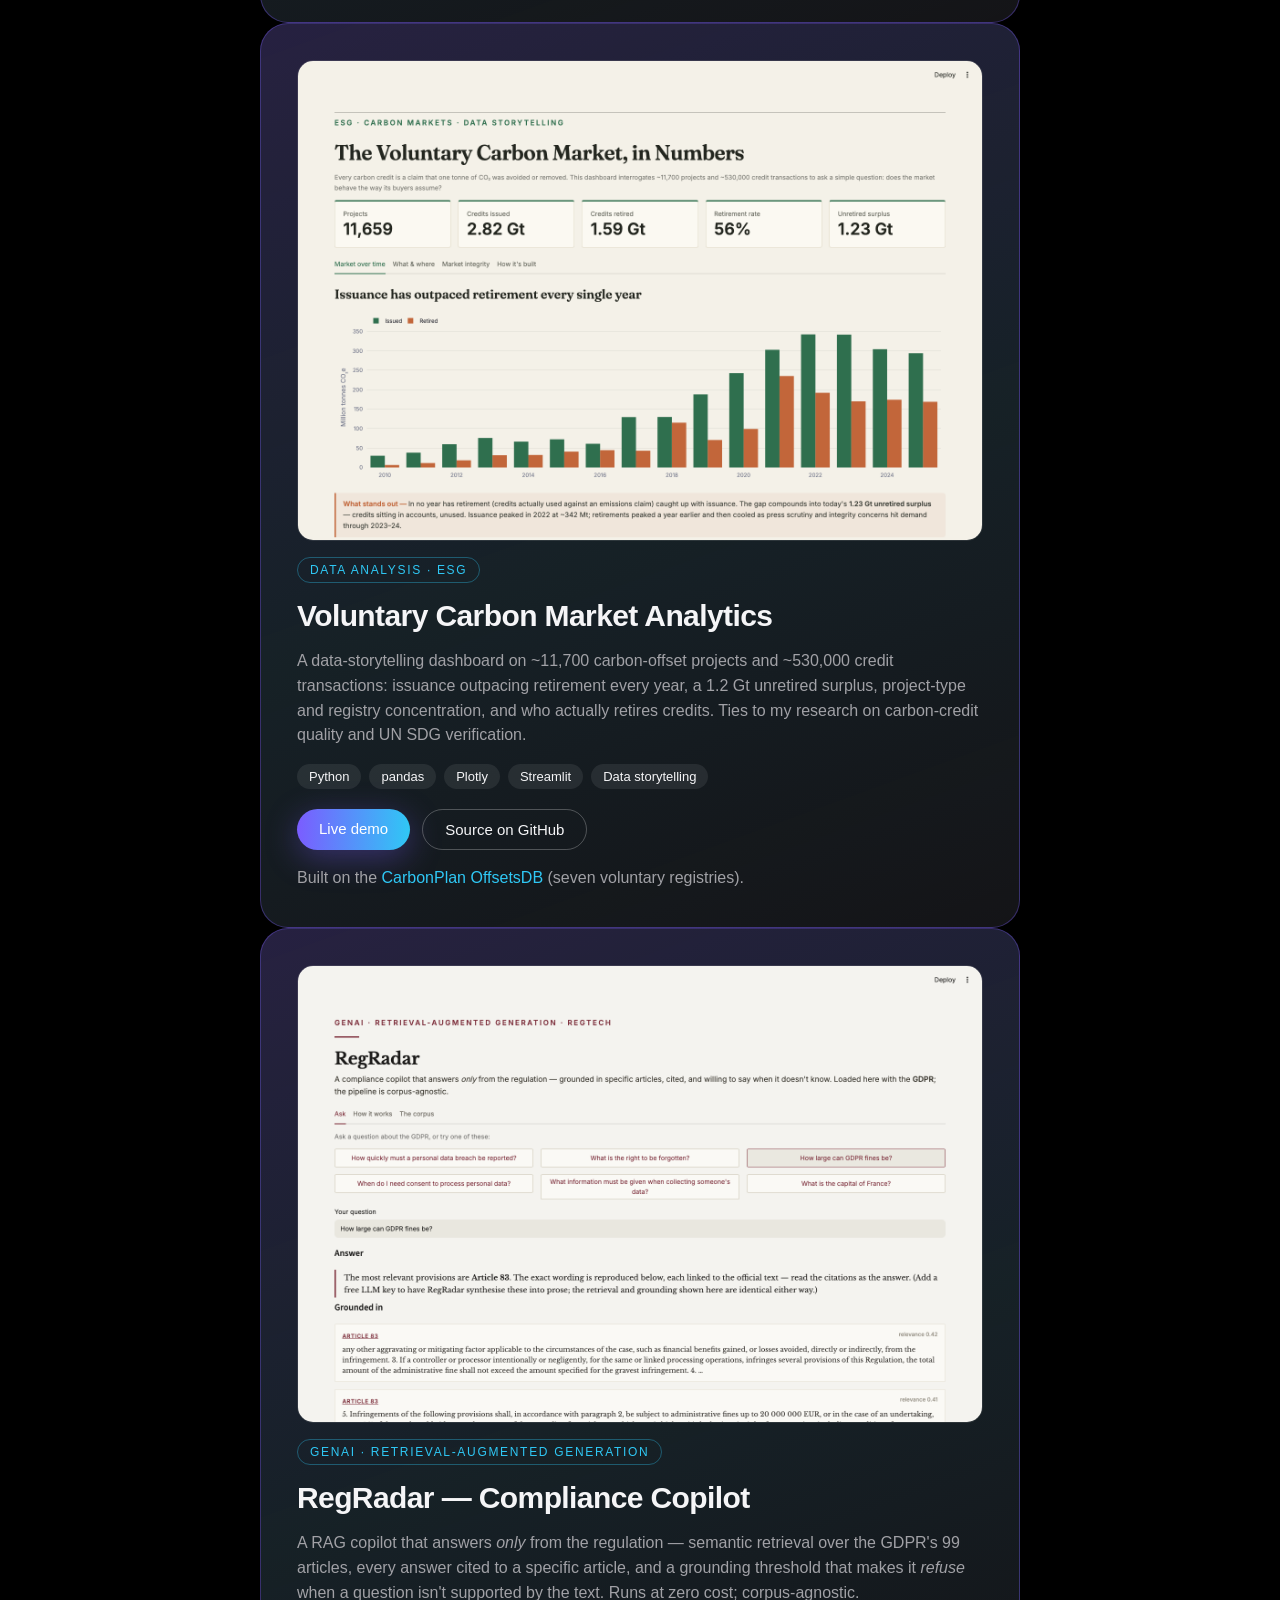
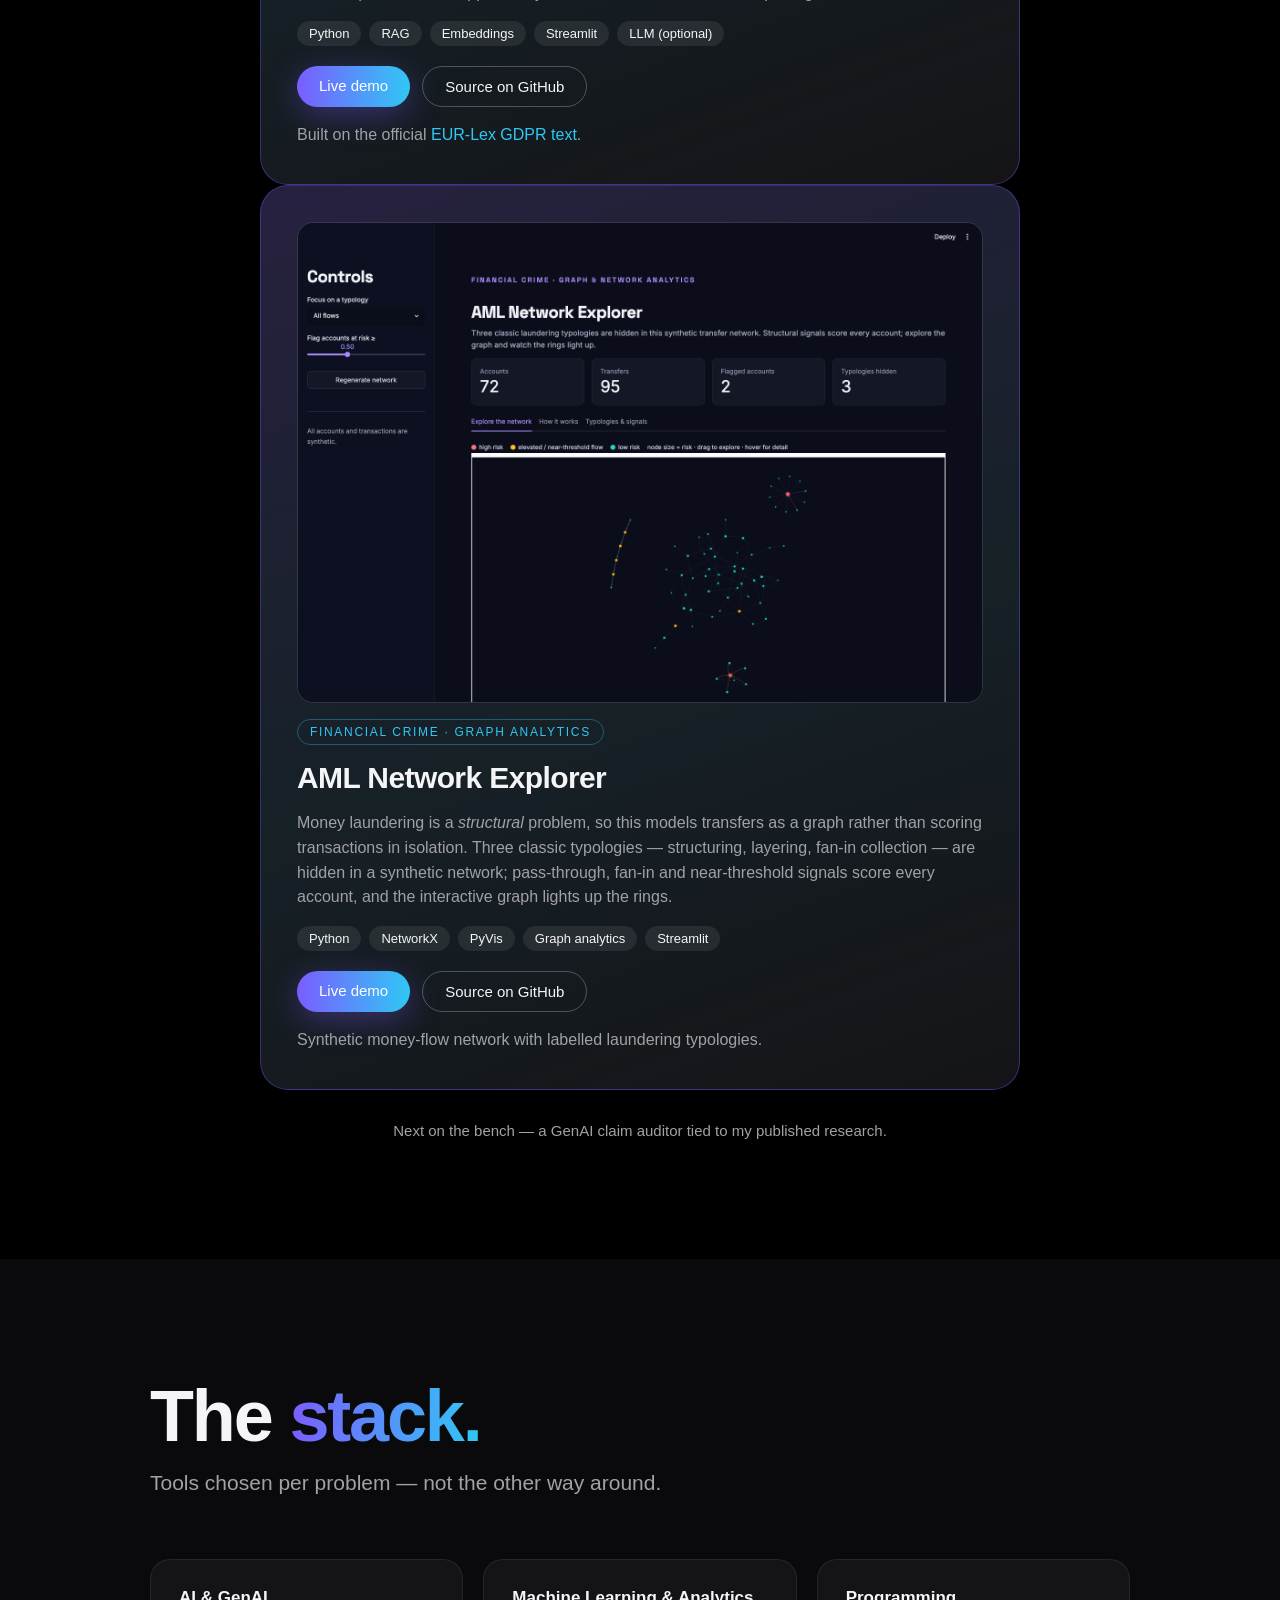
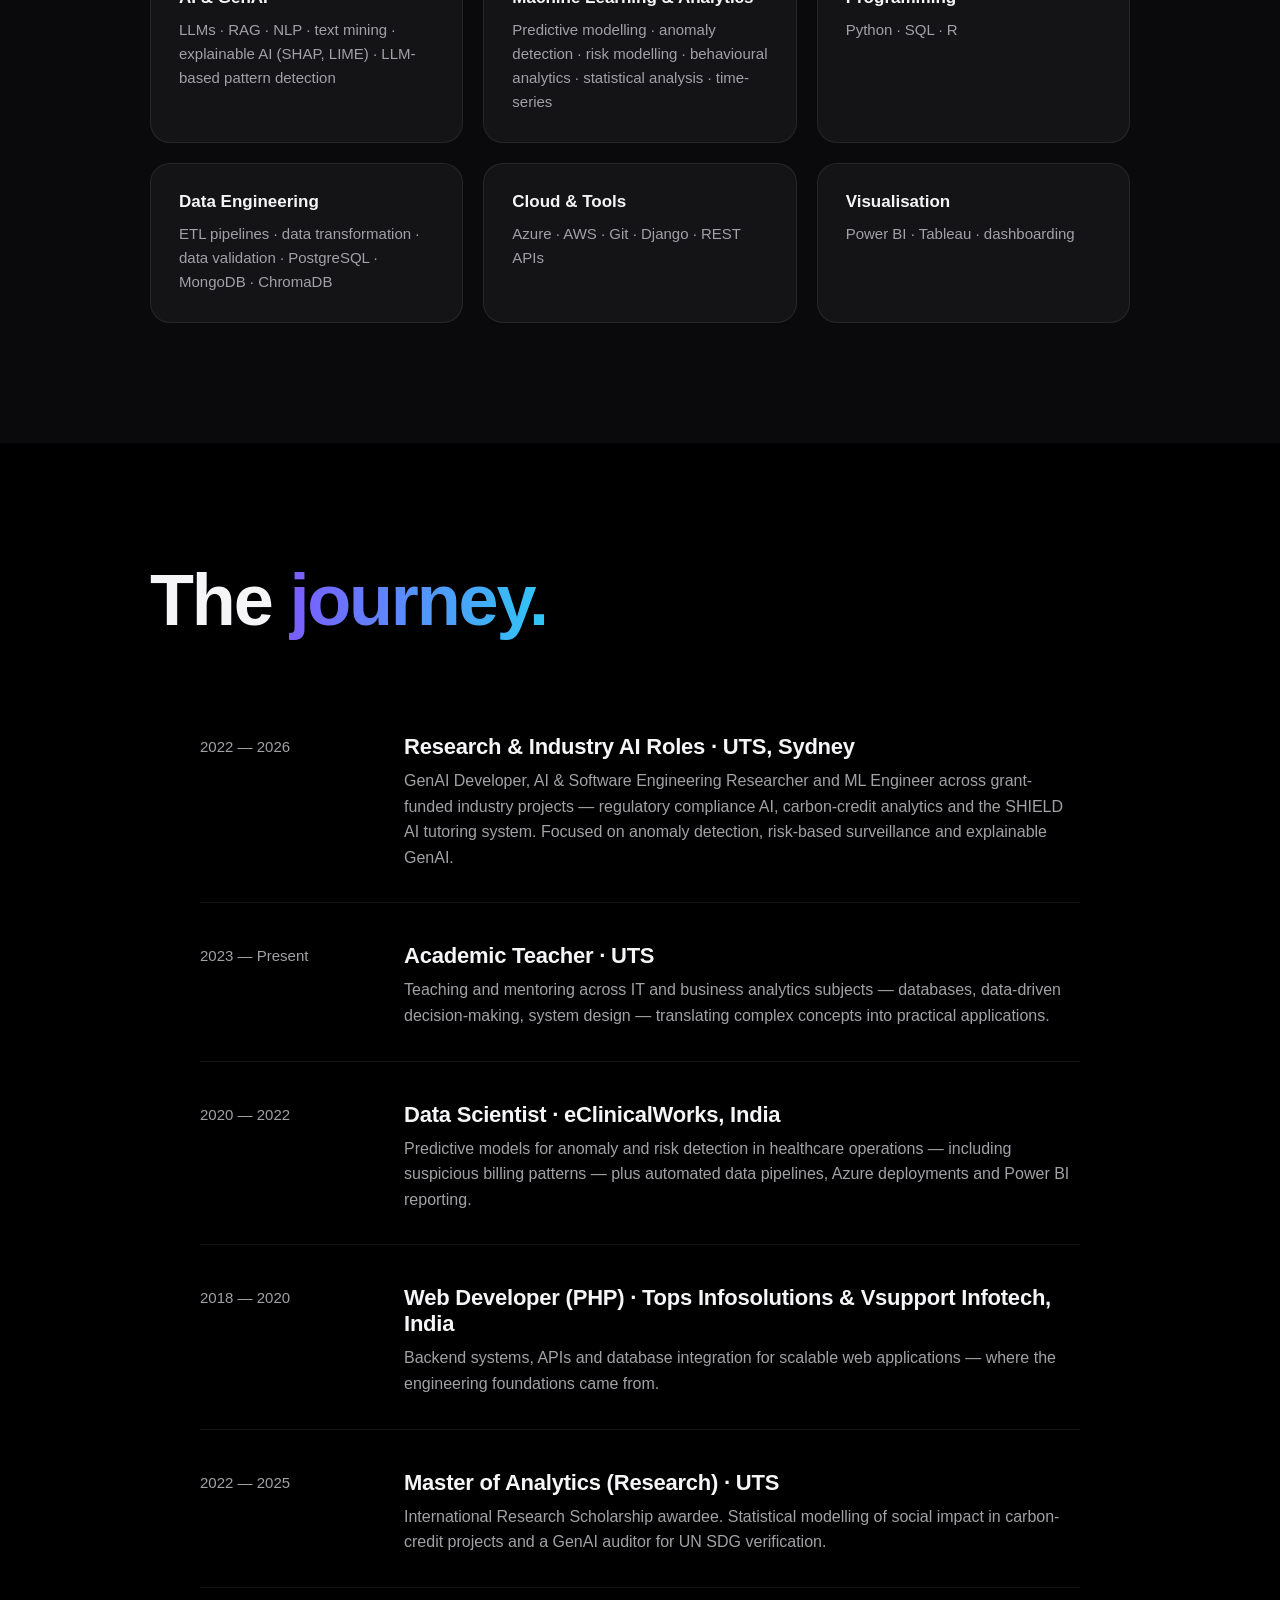
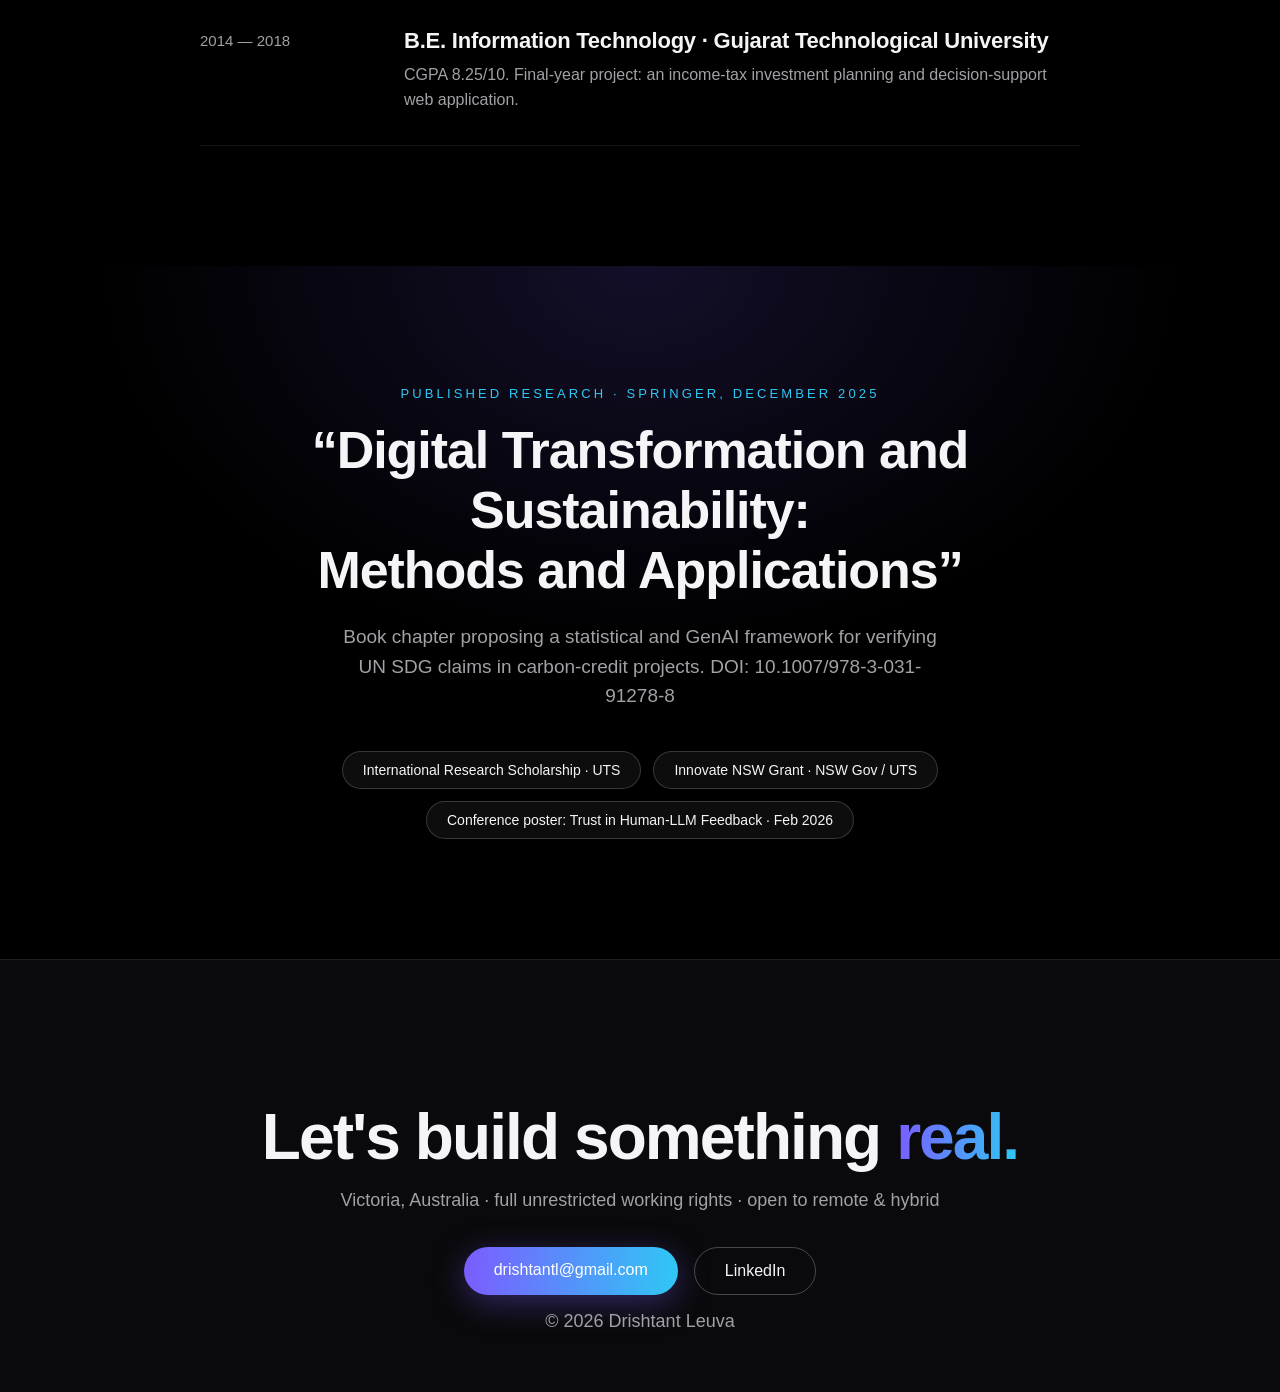
==== commit f1de57b5: "Add AML Network Explorer project card" ====
--- a/index.html
+++ b/index.html
@@ -134,7 +134,26 @@
         <p class="card-data">Built on the official
           <a href="https://eur-lex.europa.eu/legal-content/EN/TXT/?uri=CELEX:32016R0679" target="_blank" rel="noopener">EUR-Lex GDPR text</a>.</p>
       </article>
-      <p class="projects-more reveal">Next on the bench — a GenAI claim auditor and an AML network explorer.</p>
+      <article class="card card-feature reveal">
+        <a href="https://drishtant-aml-explorer.streamlit.app" target="_blank" rel="noopener">
+          <img class="card-shot" src="assets/aml-explorer.png"
+               alt="AML Network Explorer — money-flow graph with laundering rings highlighted by risk" />
+        </a>
+        <div class="card-tag">Financial Crime · Graph Analytics</div>
+        <h3>AML Network Explorer</h3>
+        <p>Money laundering is a <em>structural</em> problem, so this models transfers as a graph
+           rather than scoring transactions in isolation. Three classic typologies — structuring,
+           layering, fan-in collection — are hidden in a synthetic network; pass-through, fan-in
+           and near-threshold signals score every account, and the interactive graph lights up
+           the rings.</p>
+        <ul class="card-stack"><li>Python</li><li>NetworkX</li><li>PyVis</li><li>Graph analytics</li><li>Streamlit</li></ul>
+        <div class="card-actions">
+          <a class="btn btn-primary btn-sm" href="https://drishtant-aml-explorer.streamlit.app" target="_blank" rel="noopener">Live demo</a>
+          <a class="btn btn-ghost btn-sm" href="https://github.com/drishtantleuva/aml-network-explorer" target="_blank" rel="noopener">Source on GitHub</a>
+        </div>
+        <p class="card-data">Synthetic money-flow network with labelled laundering typologies.</p>
+      </article>
+      <p class="projects-more reveal">Next on the bench — a GenAI claim auditor tied to my published research.</p>
     </div>
   </section>
 
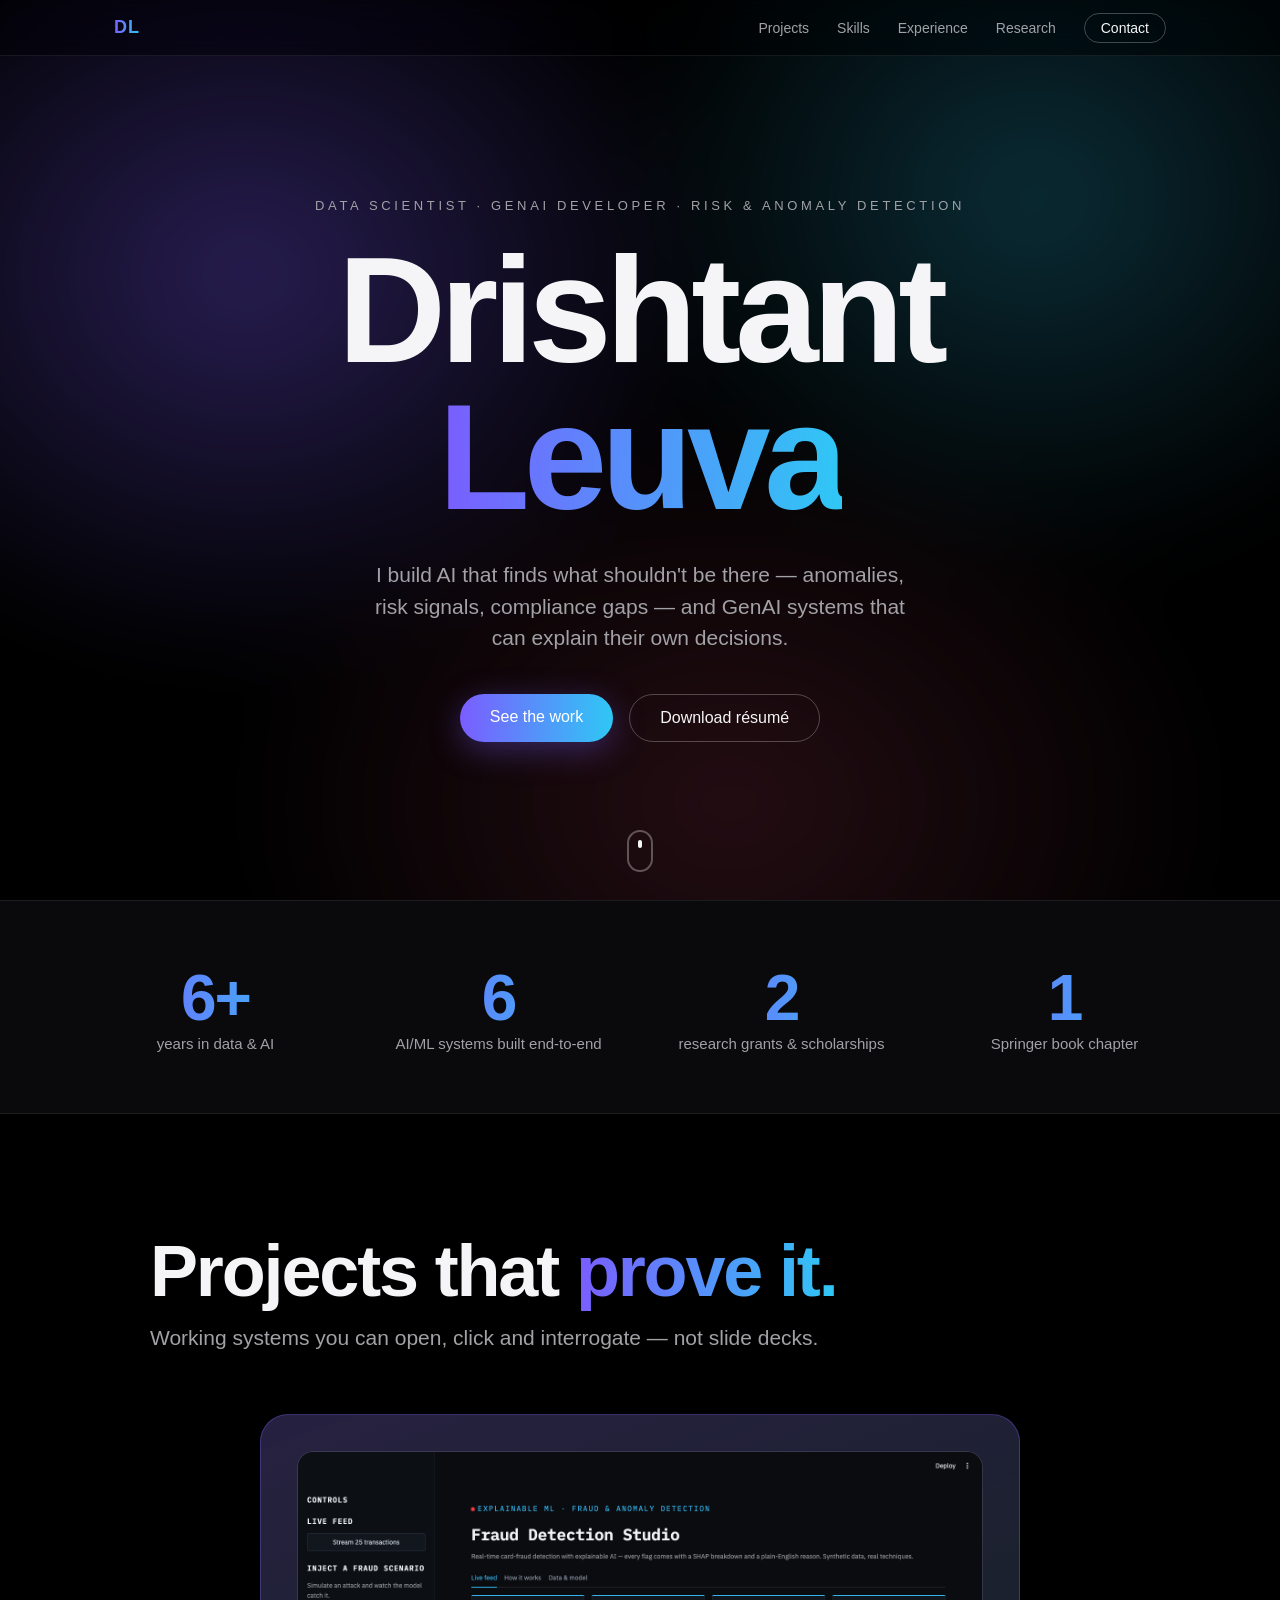
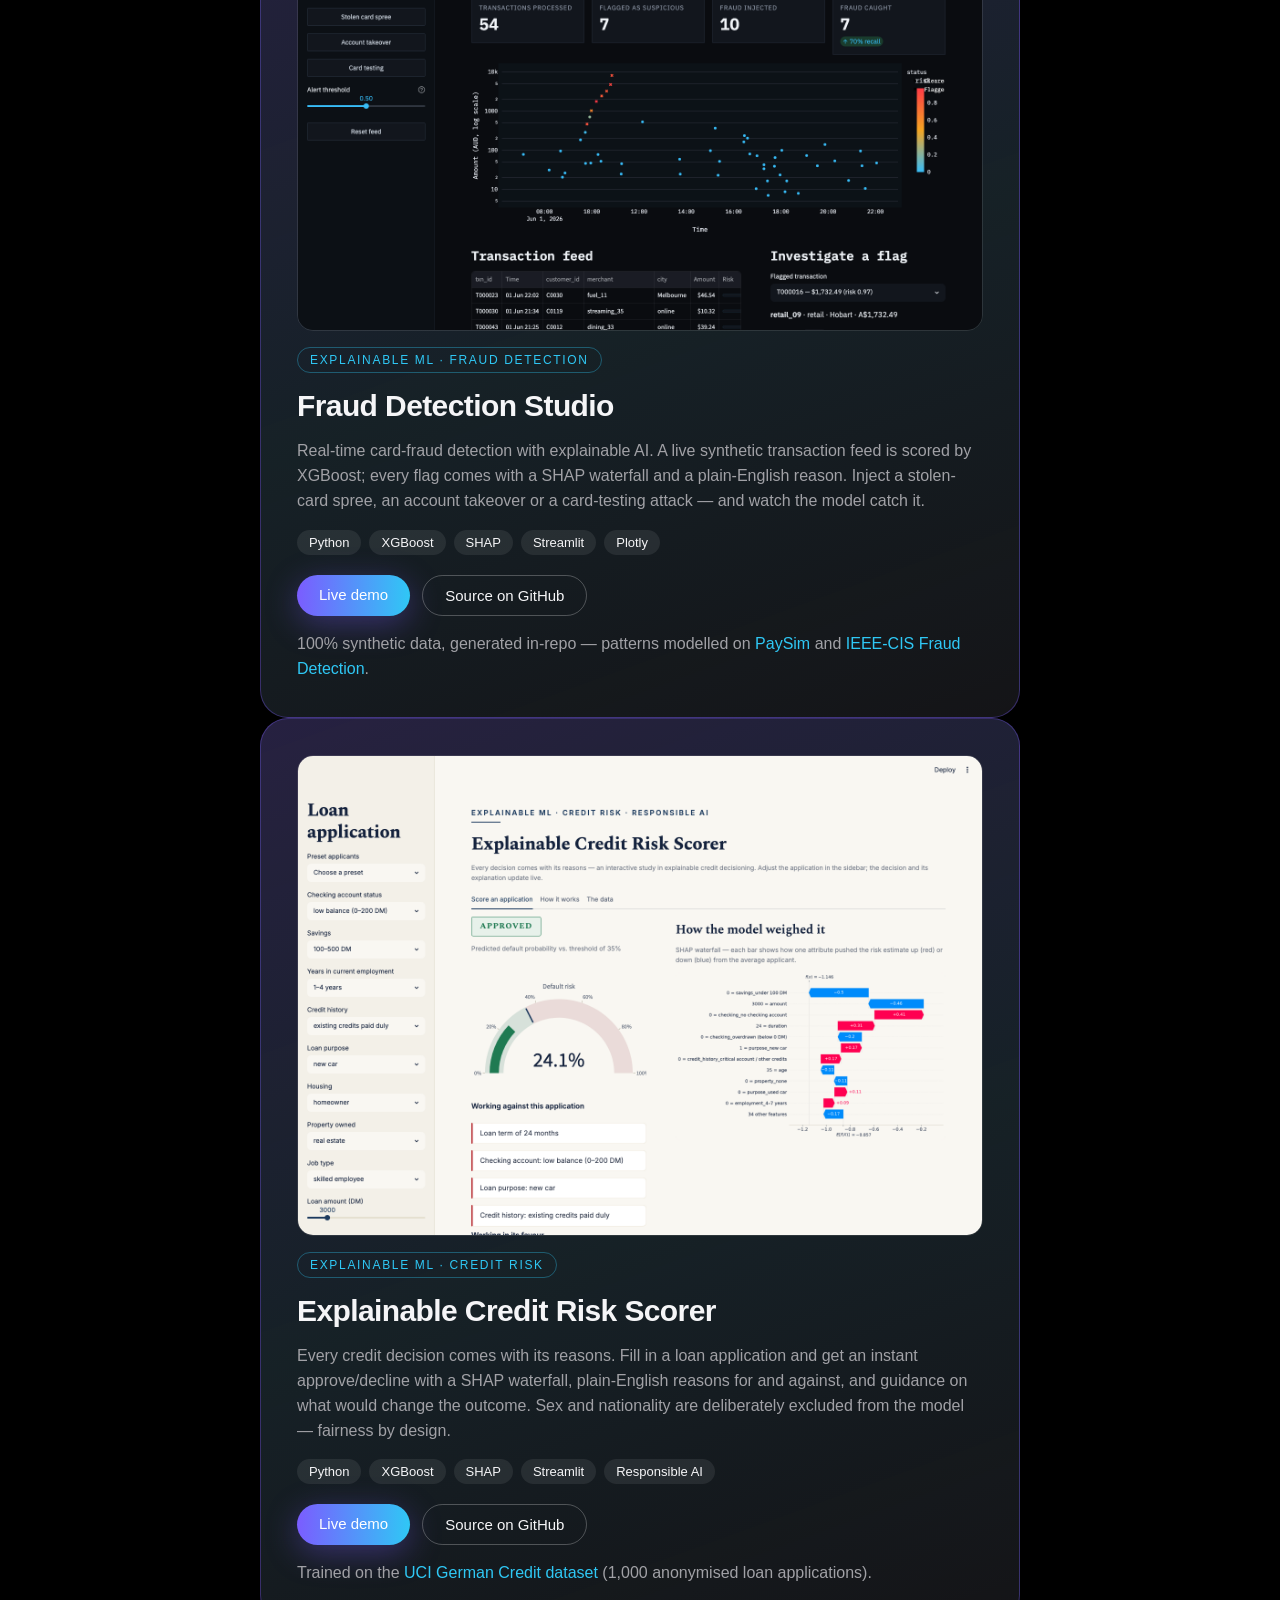
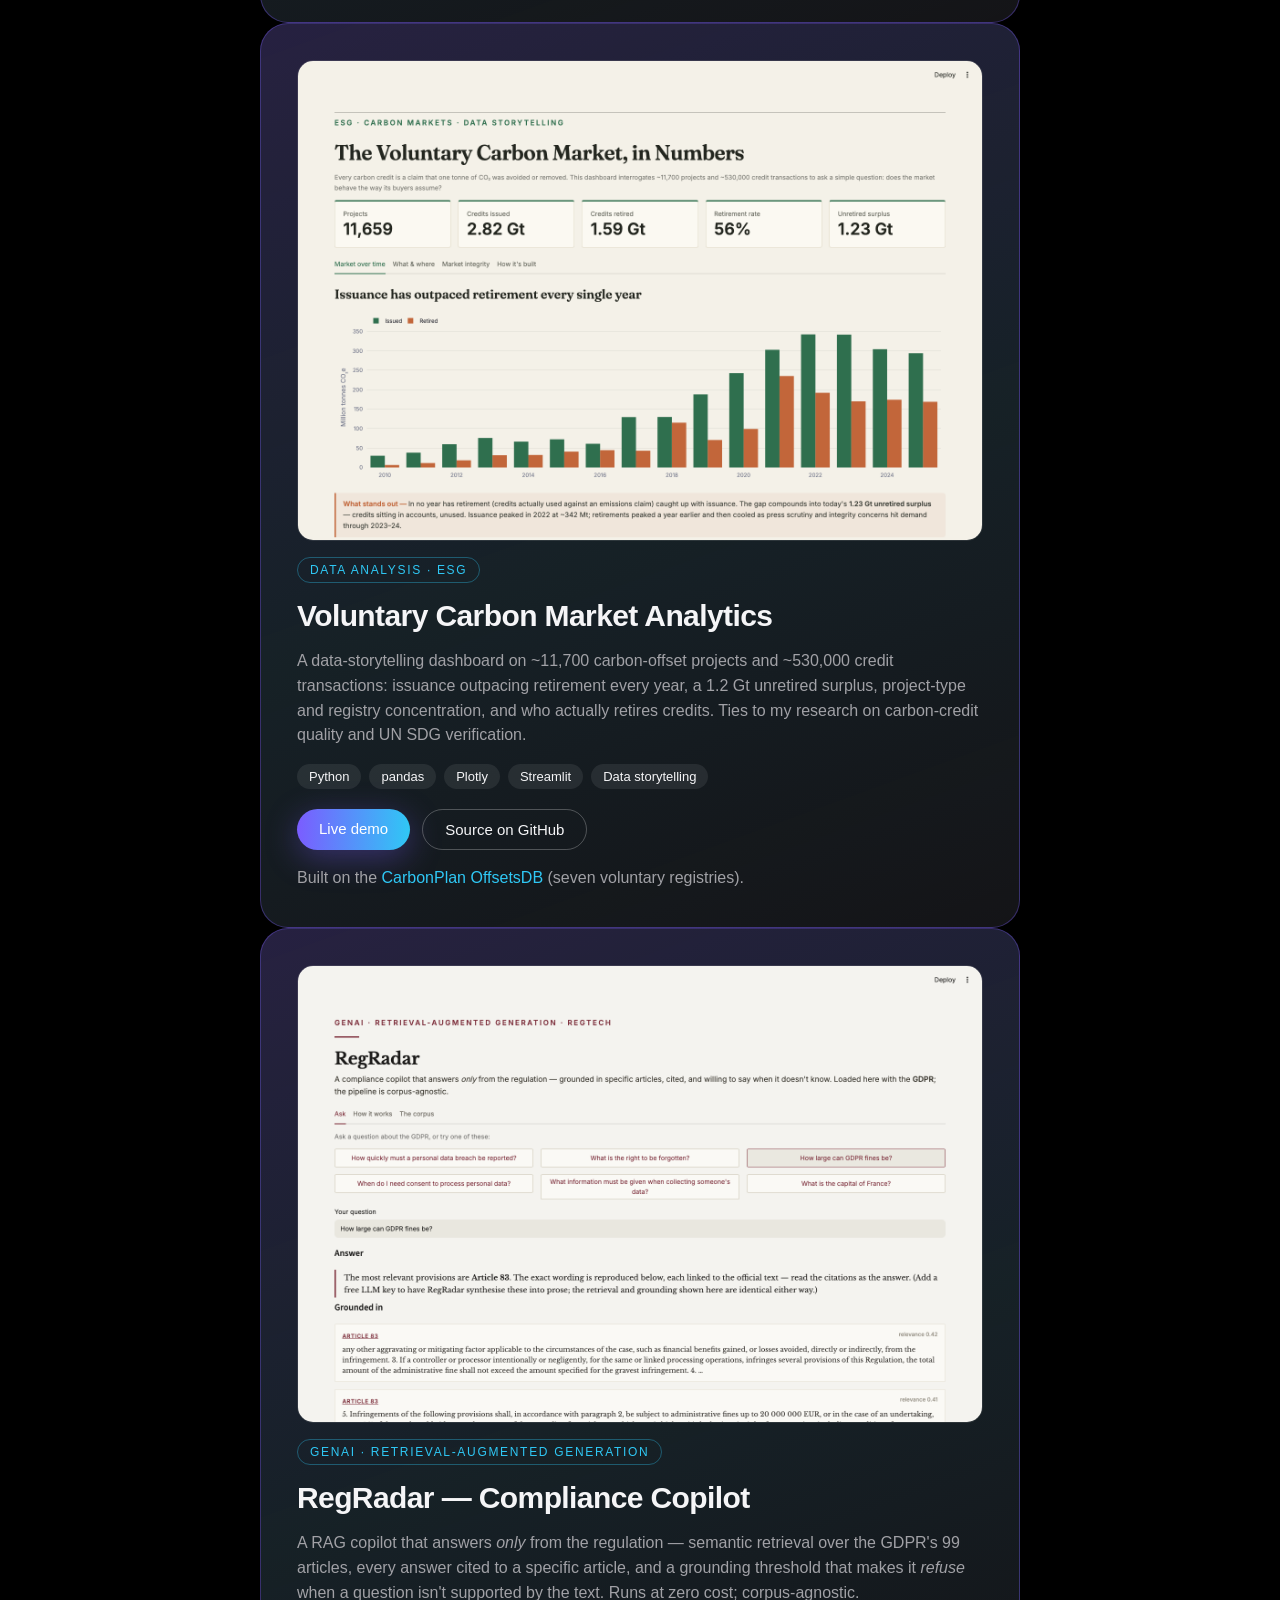
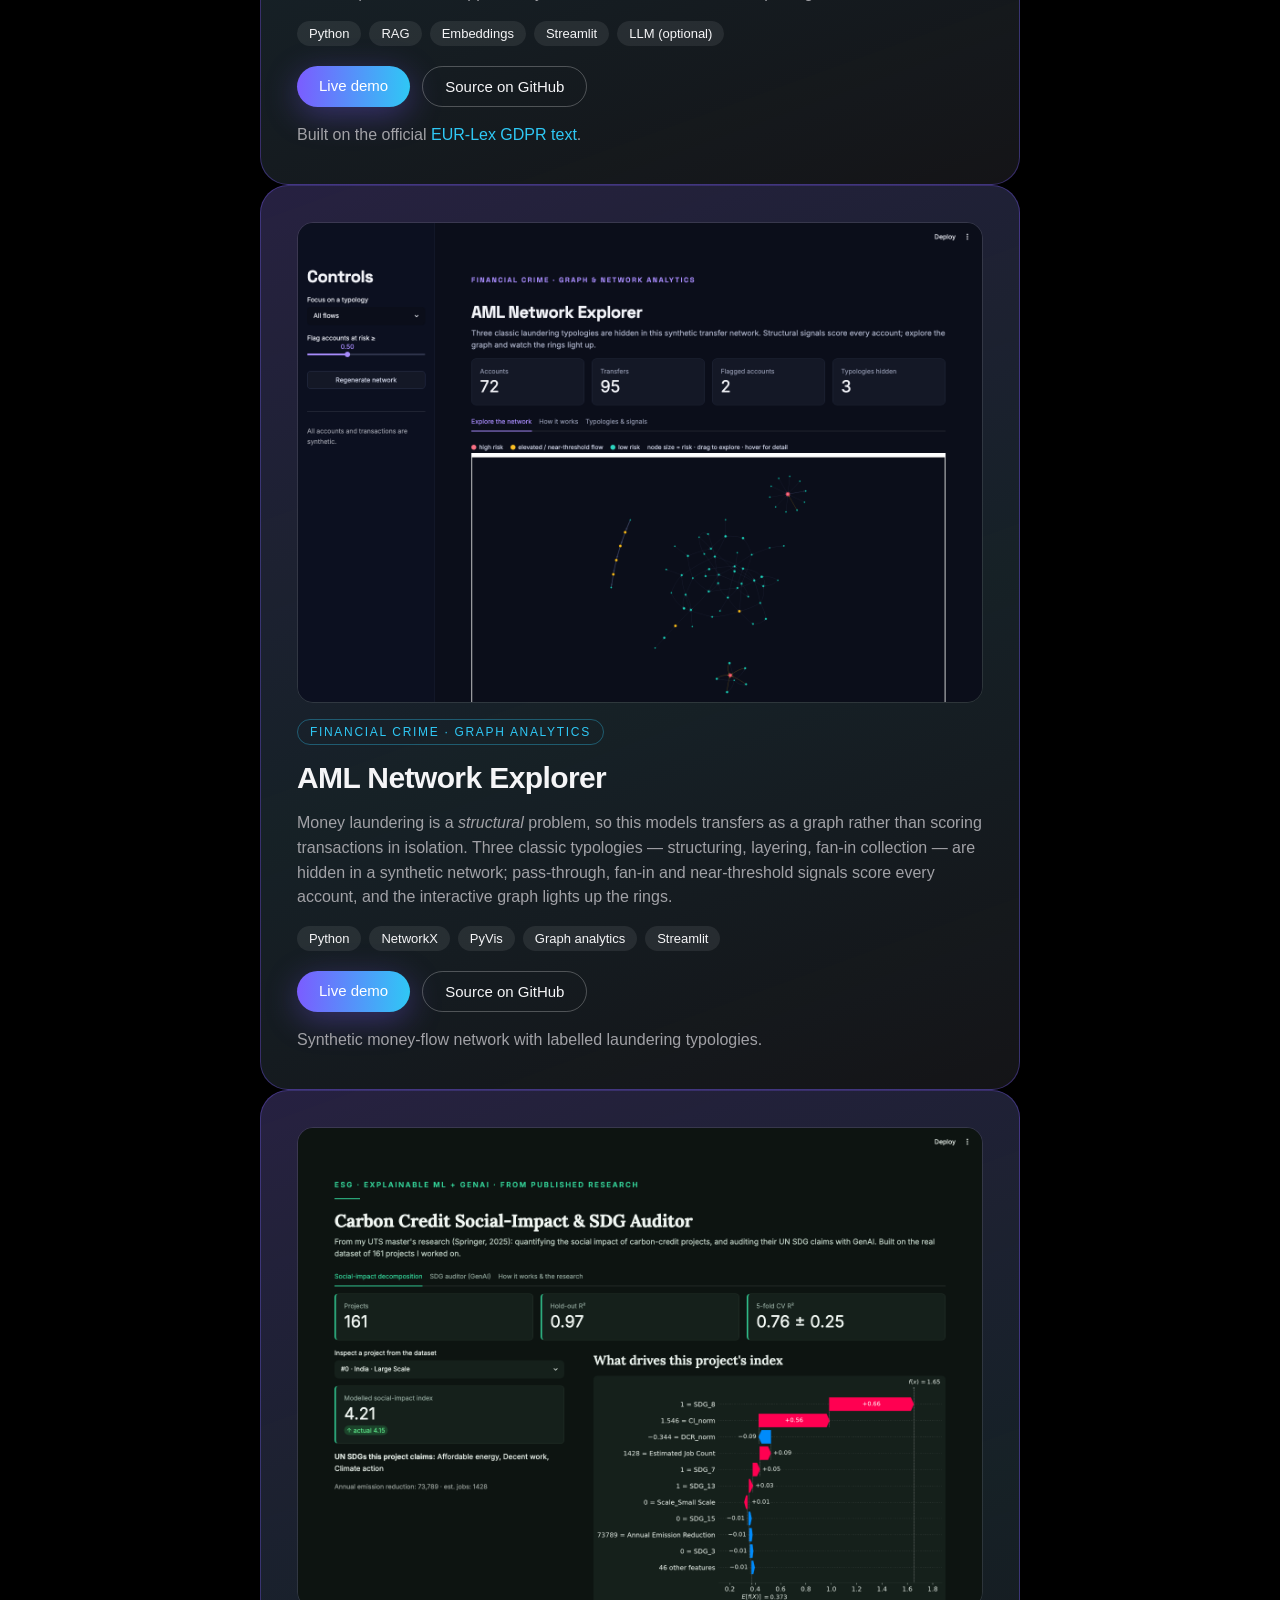
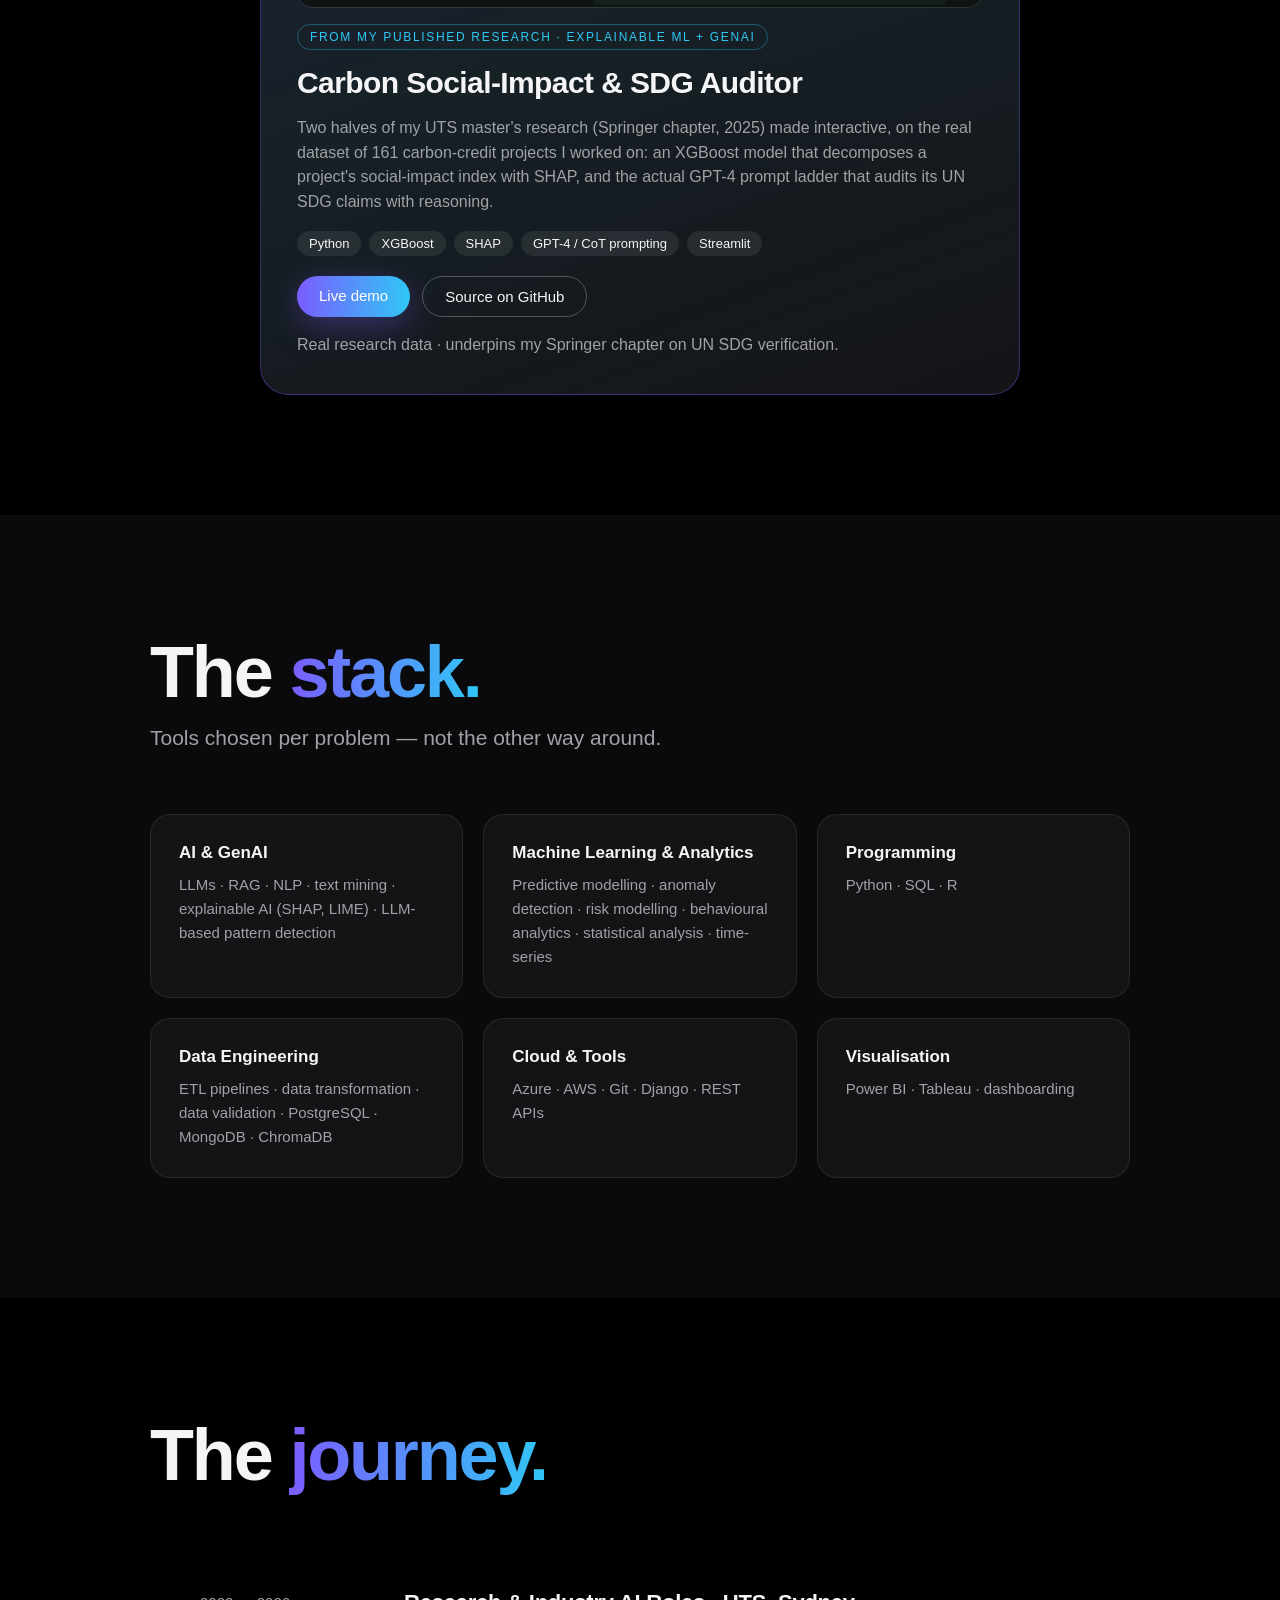
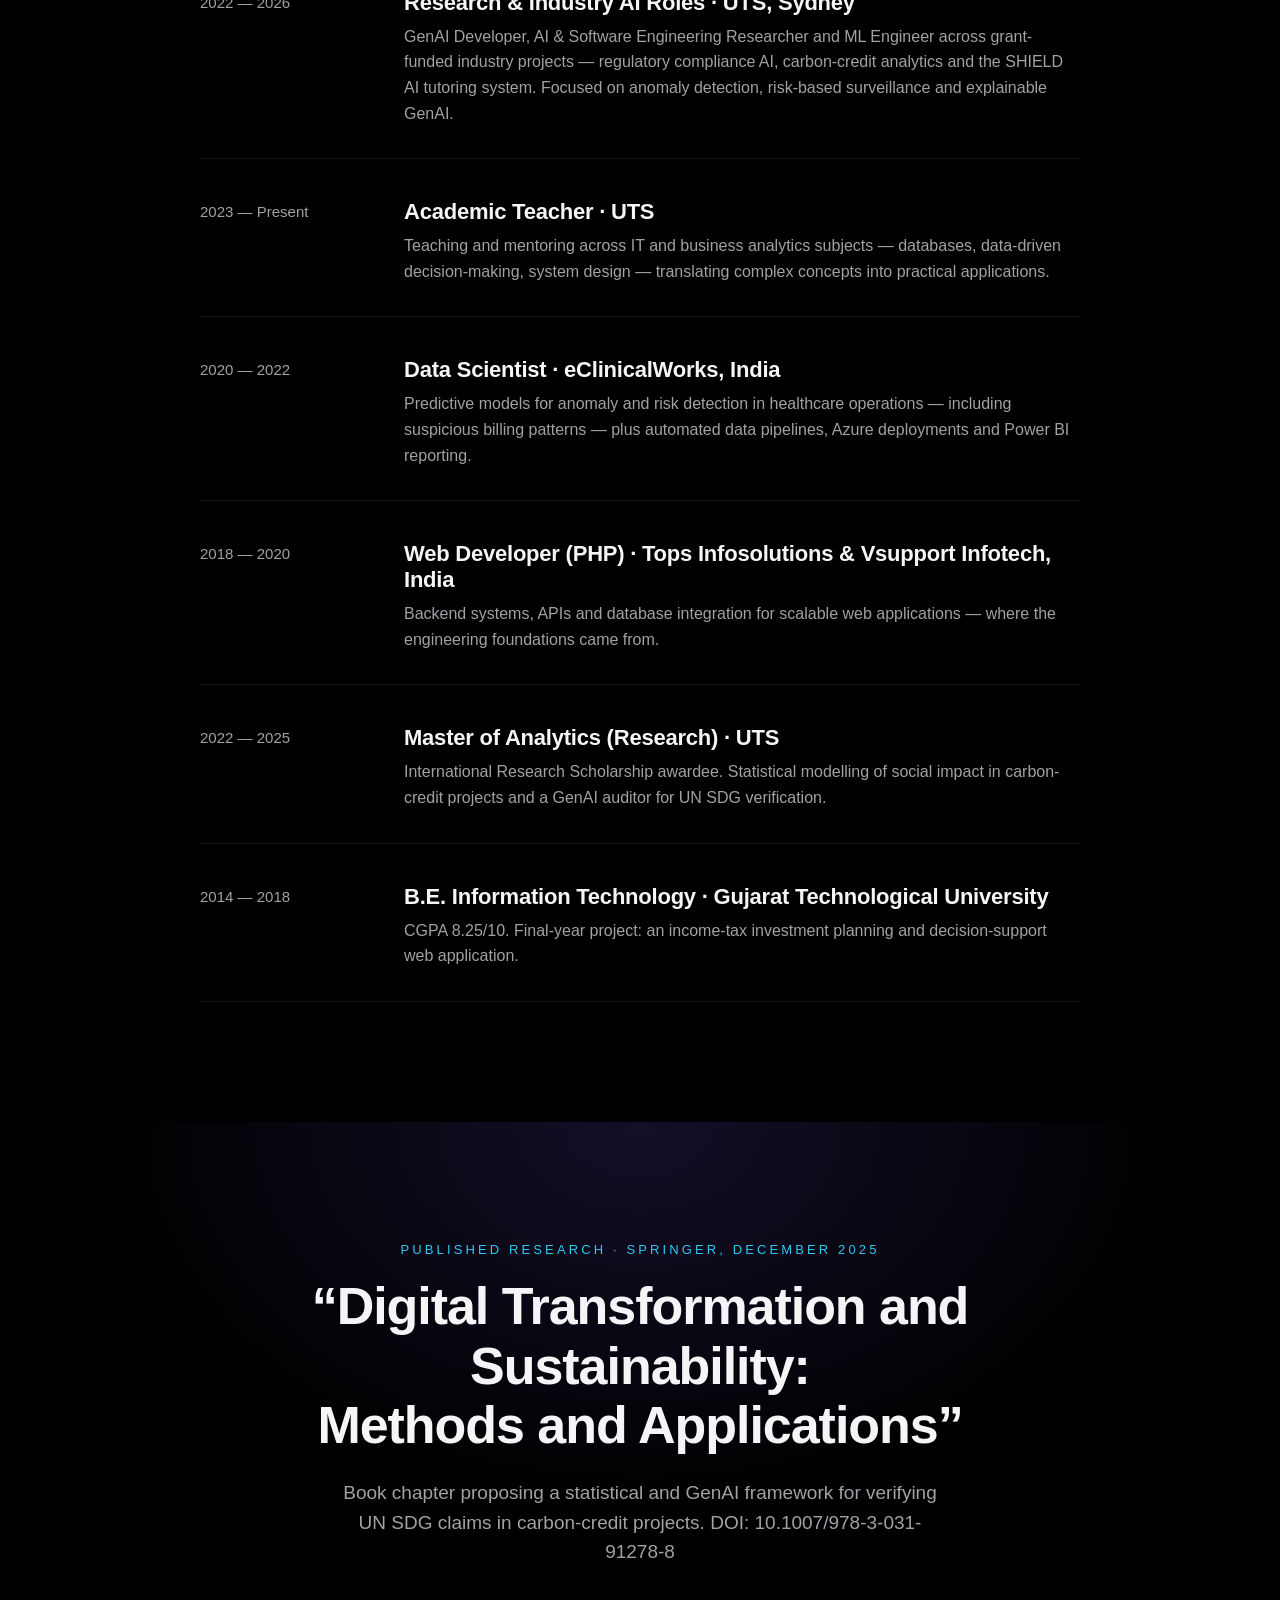
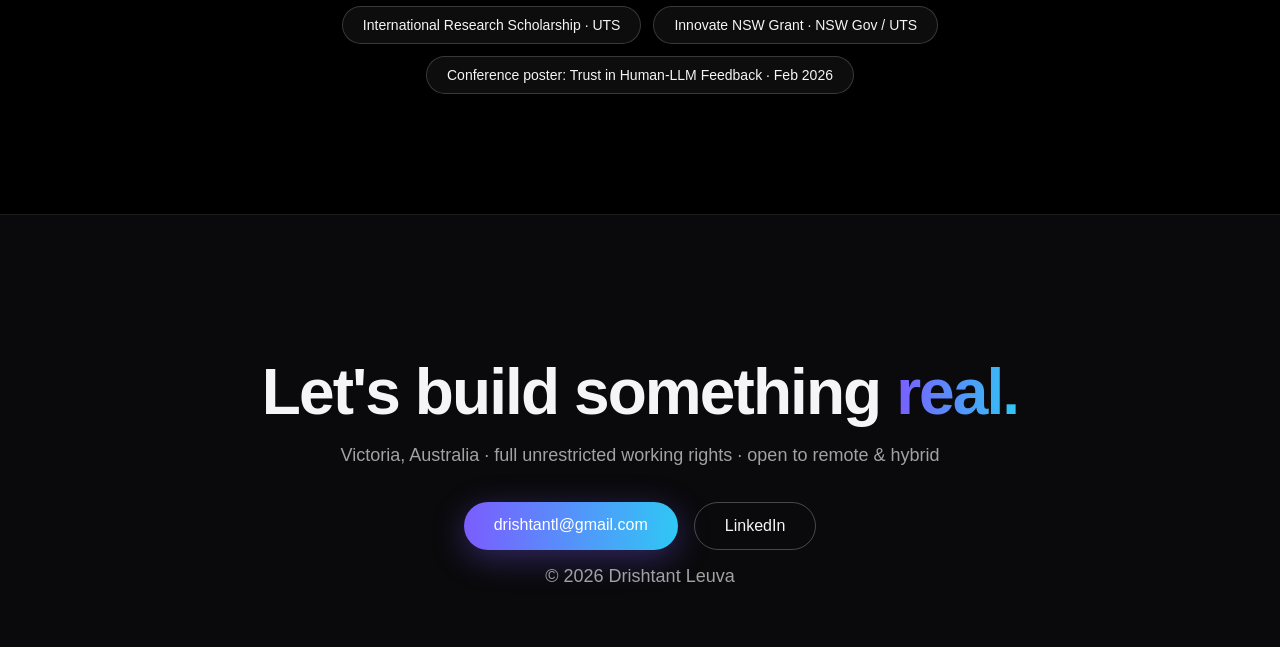
==== commit 72b092d7: "Add Carbon Social-Impact & SDG Auditor card (from master's research)" ====
--- a/index.html
+++ b/index.html
@@ -153,7 +153,24 @@
         </div>
         <p class="card-data">Synthetic money-flow network with labelled laundering typologies.</p>
       </article>
-      <p class="projects-more reveal">Next on the bench — a GenAI claim auditor tied to my published research.</p>
+      <article class="card card-feature reveal">
+        <a href="https://drishtant-sdg-auditor.streamlit.app" target="_blank" rel="noopener">
+          <img class="card-shot" src="assets/sdg-auditor.png"
+               alt="Carbon Social-Impact & SDG Auditor — SHAP decomposition and GenAI SDG mapping" />
+        </a>
+        <div class="card-tag">From My Published Research · Explainable ML + GenAI</div>
+        <h3>Carbon Social-Impact &amp; SDG Auditor</h3>
+        <p>Two halves of my UTS master's research (Springer chapter, 2025) made interactive, on the
+           real dataset of 161 carbon-credit projects I worked on: an XGBoost model that decomposes
+           a project's social-impact index with SHAP, and the actual GPT-4 prompt ladder that audits
+           its UN SDG claims with reasoning.</p>
+        <ul class="card-stack"><li>Python</li><li>XGBoost</li><li>SHAP</li><li>GPT-4 / CoT prompting</li><li>Streamlit</li></ul>
+        <div class="card-actions">
+          <a class="btn btn-primary btn-sm" href="https://drishtant-sdg-auditor.streamlit.app" target="_blank" rel="noopener">Live demo</a>
+          <a class="btn btn-ghost btn-sm" href="https://github.com/drishtantleuva/carbon-sdg-auditor" target="_blank" rel="noopener">Source on GitHub</a>
+        </div>
+        <p class="card-data">Real research data · underpins my Springer chapter on UN SDG verification.</p>
+      </article>
     </div>
   </section>
 
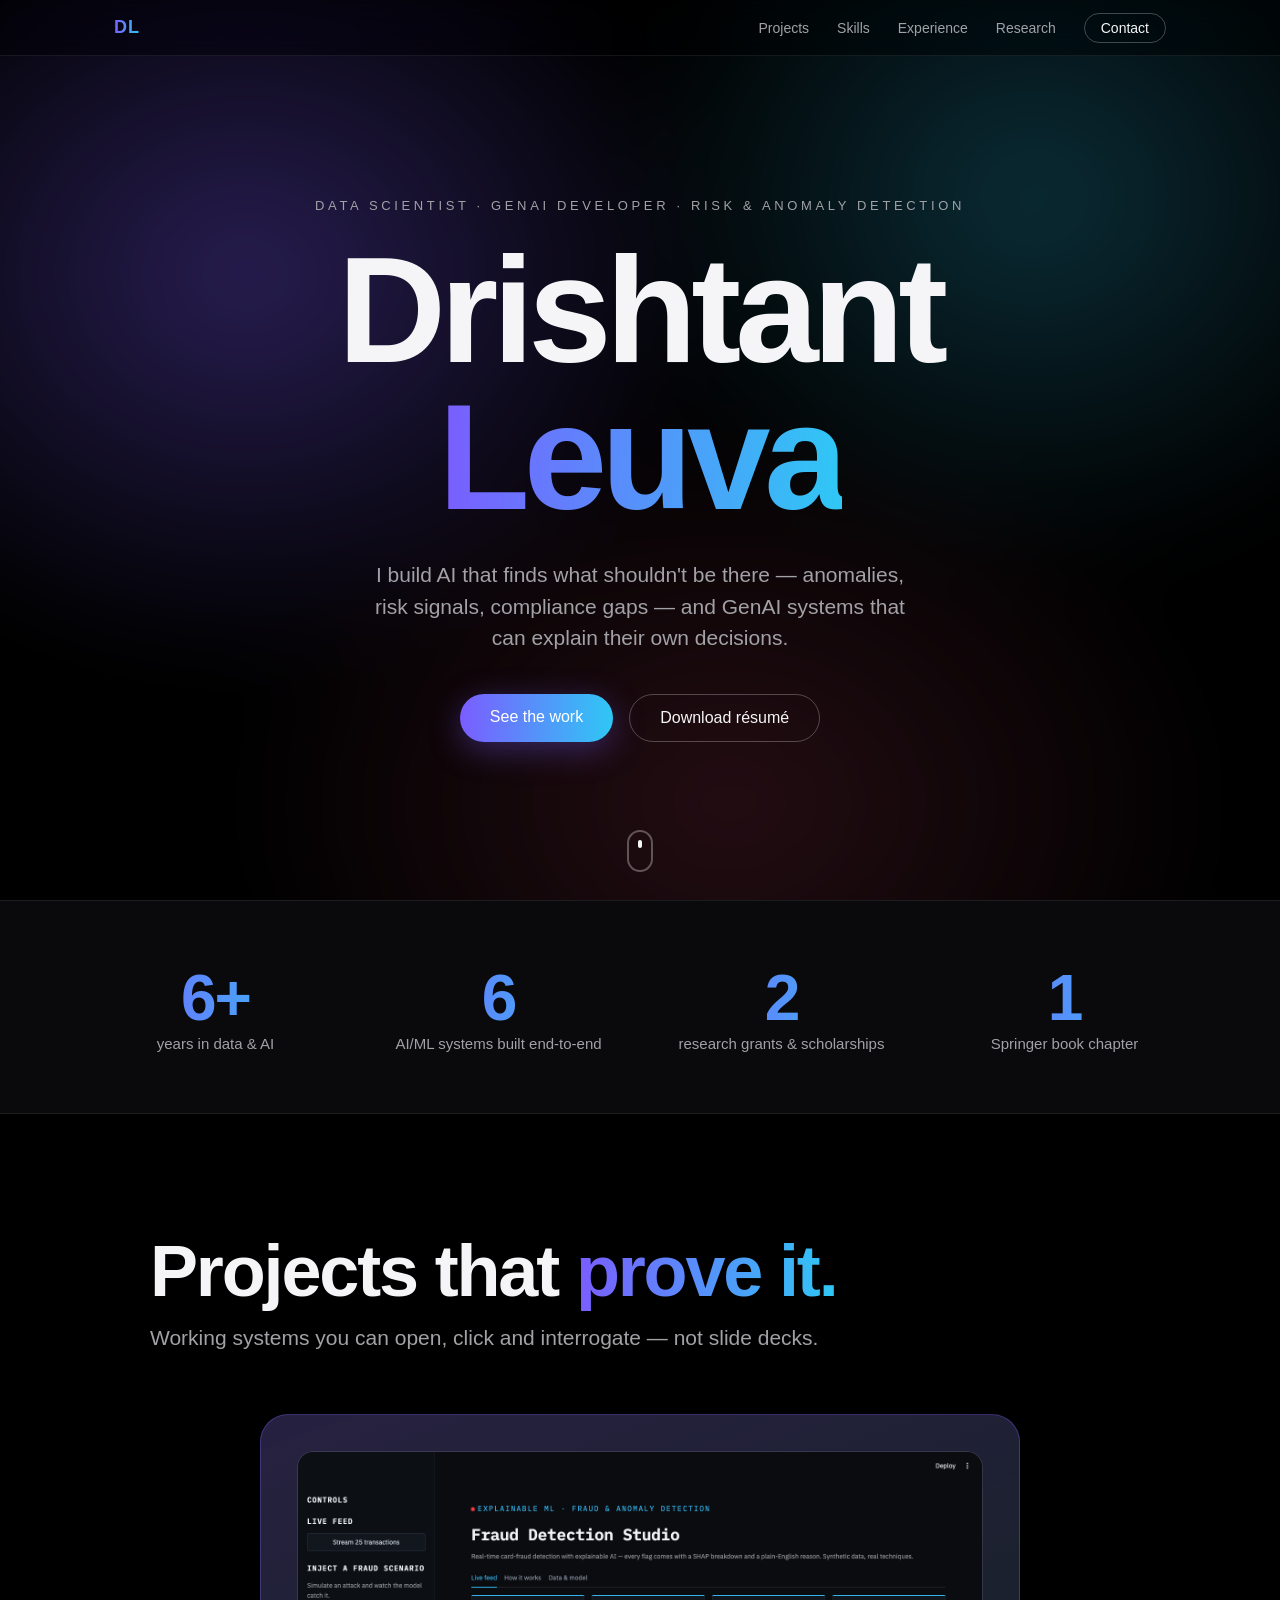
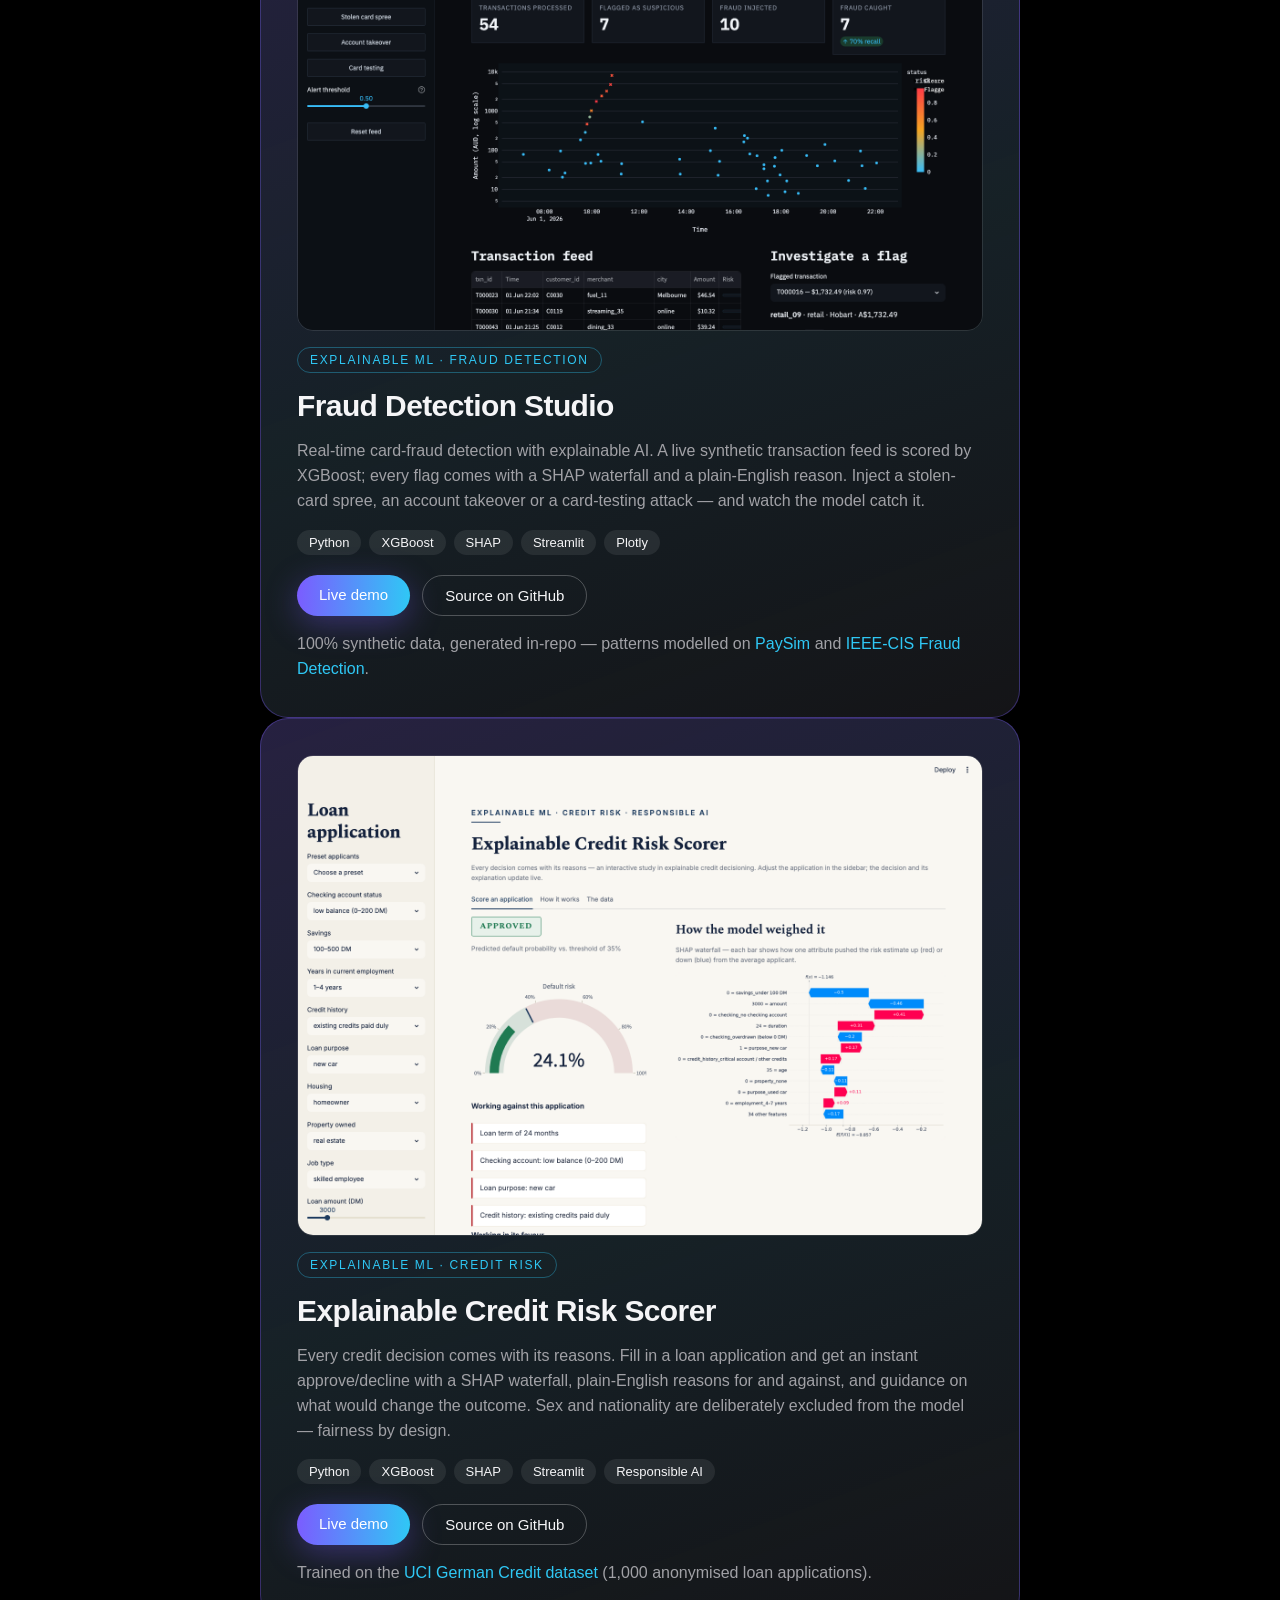
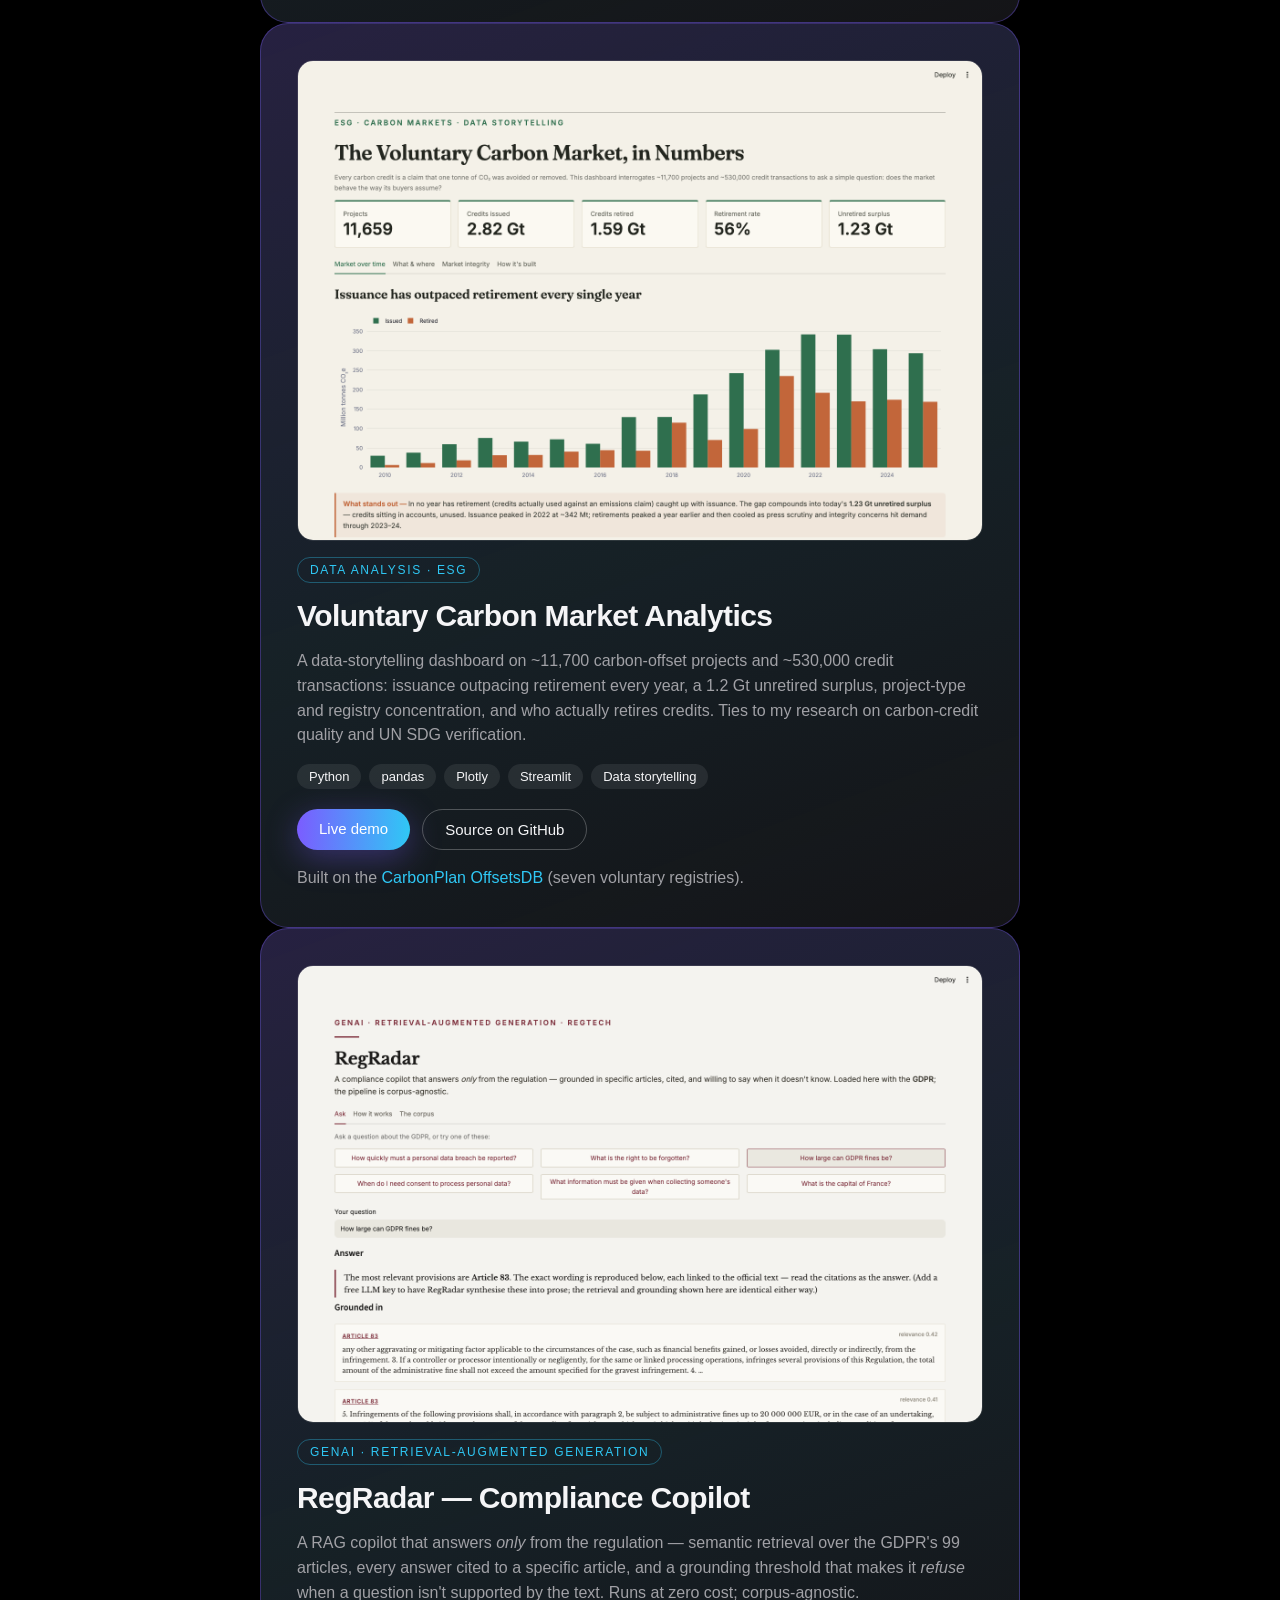
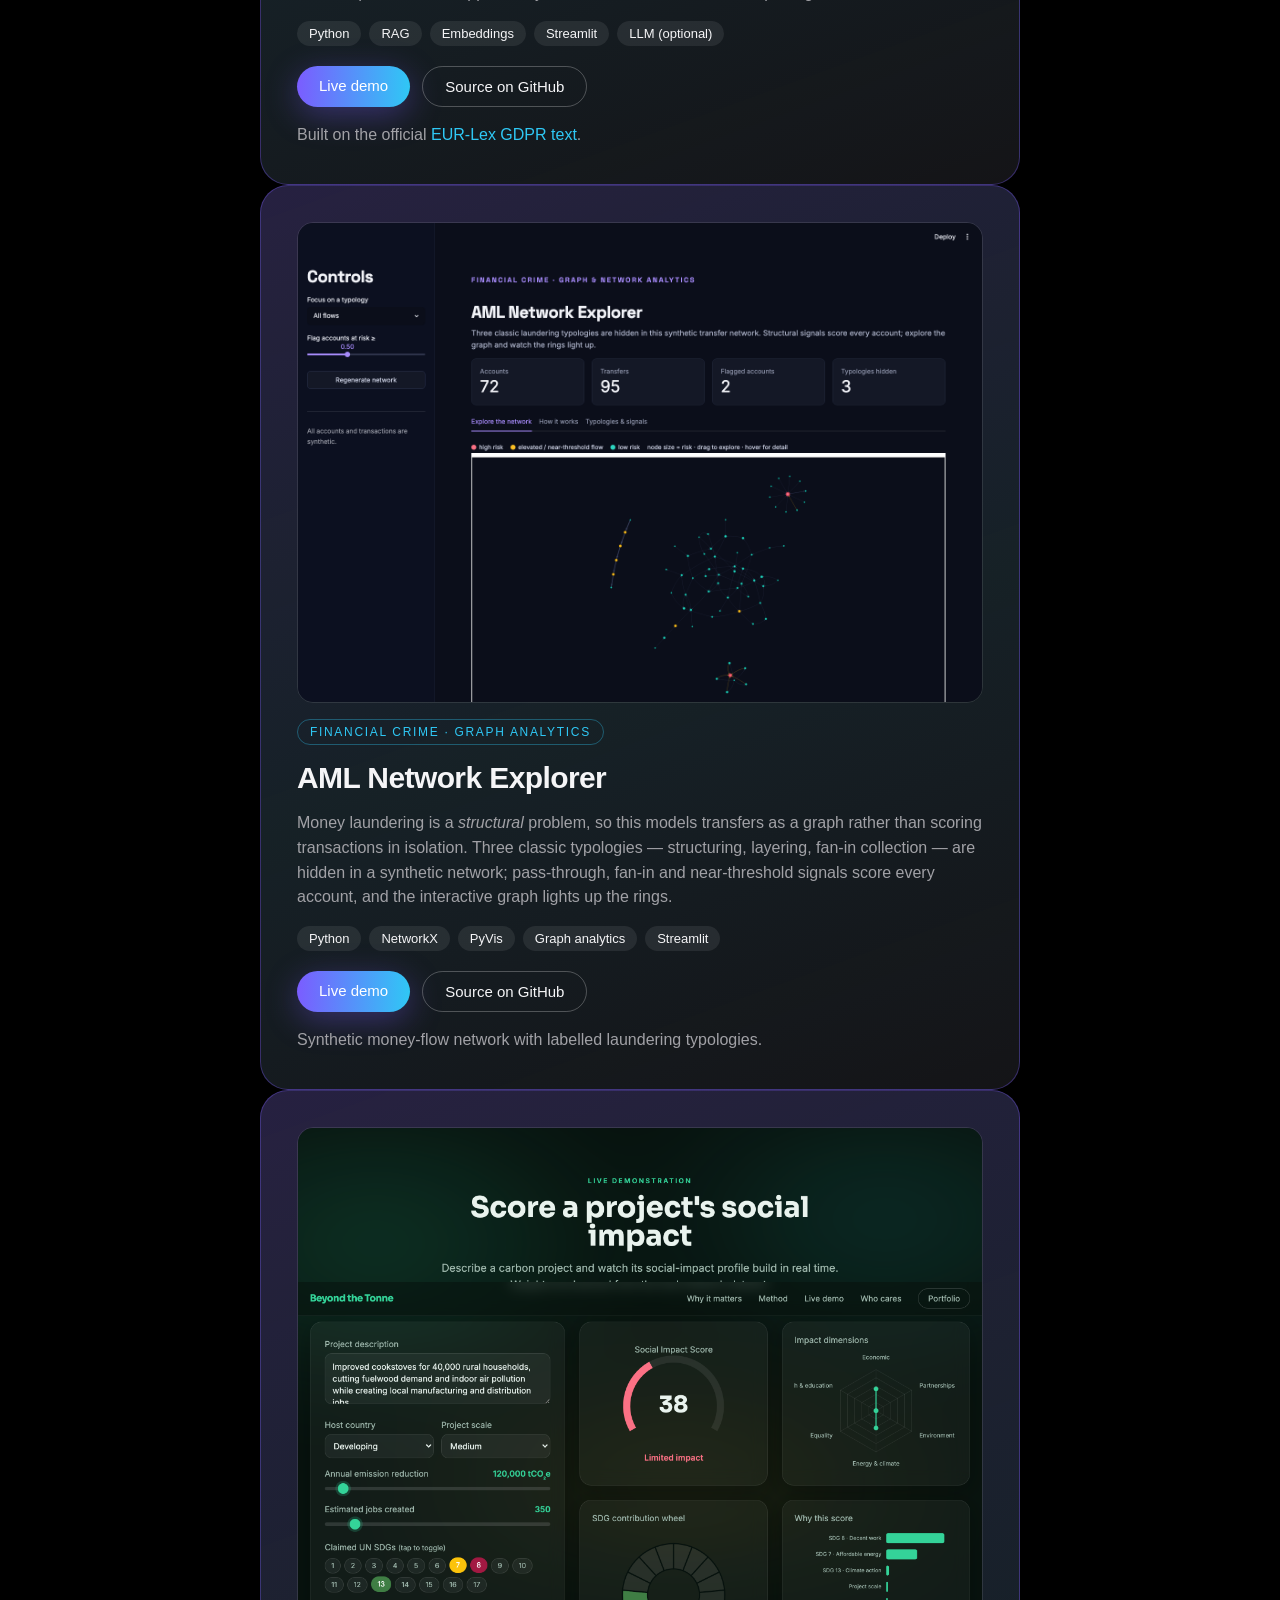
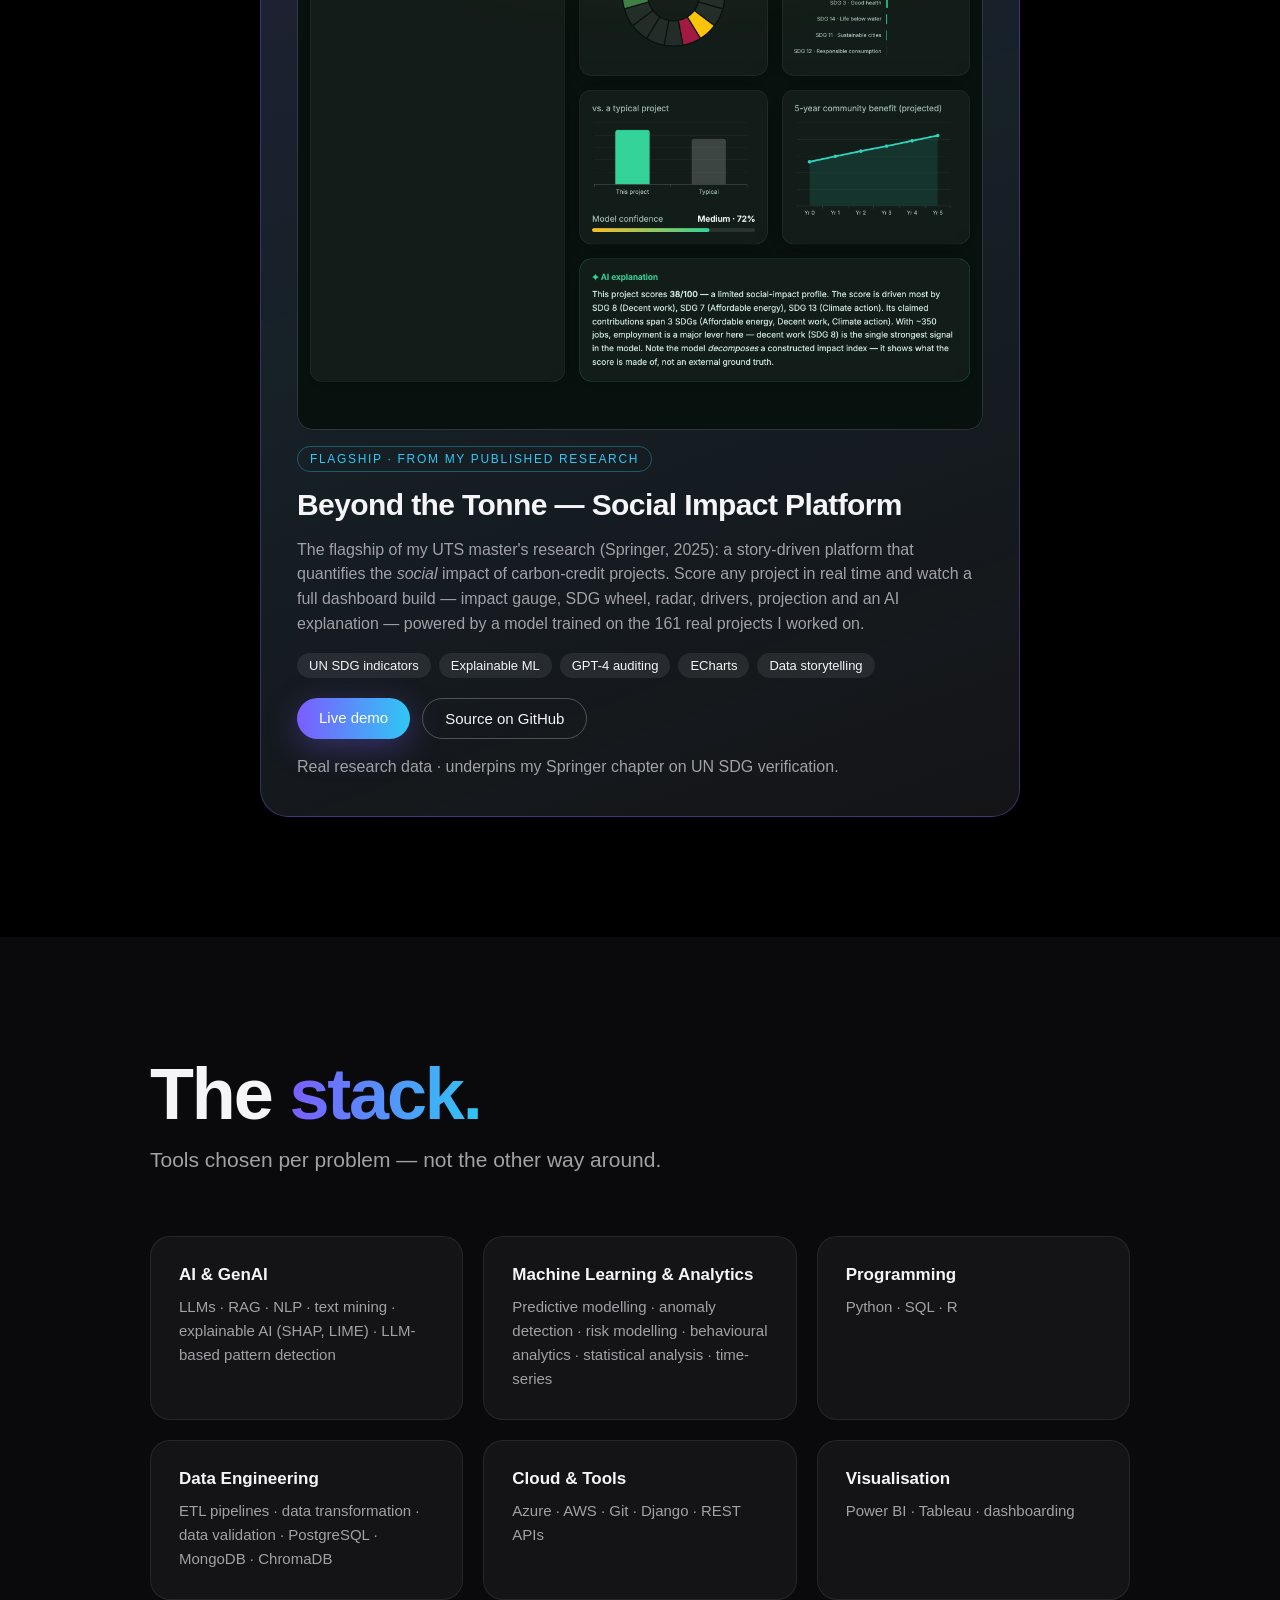
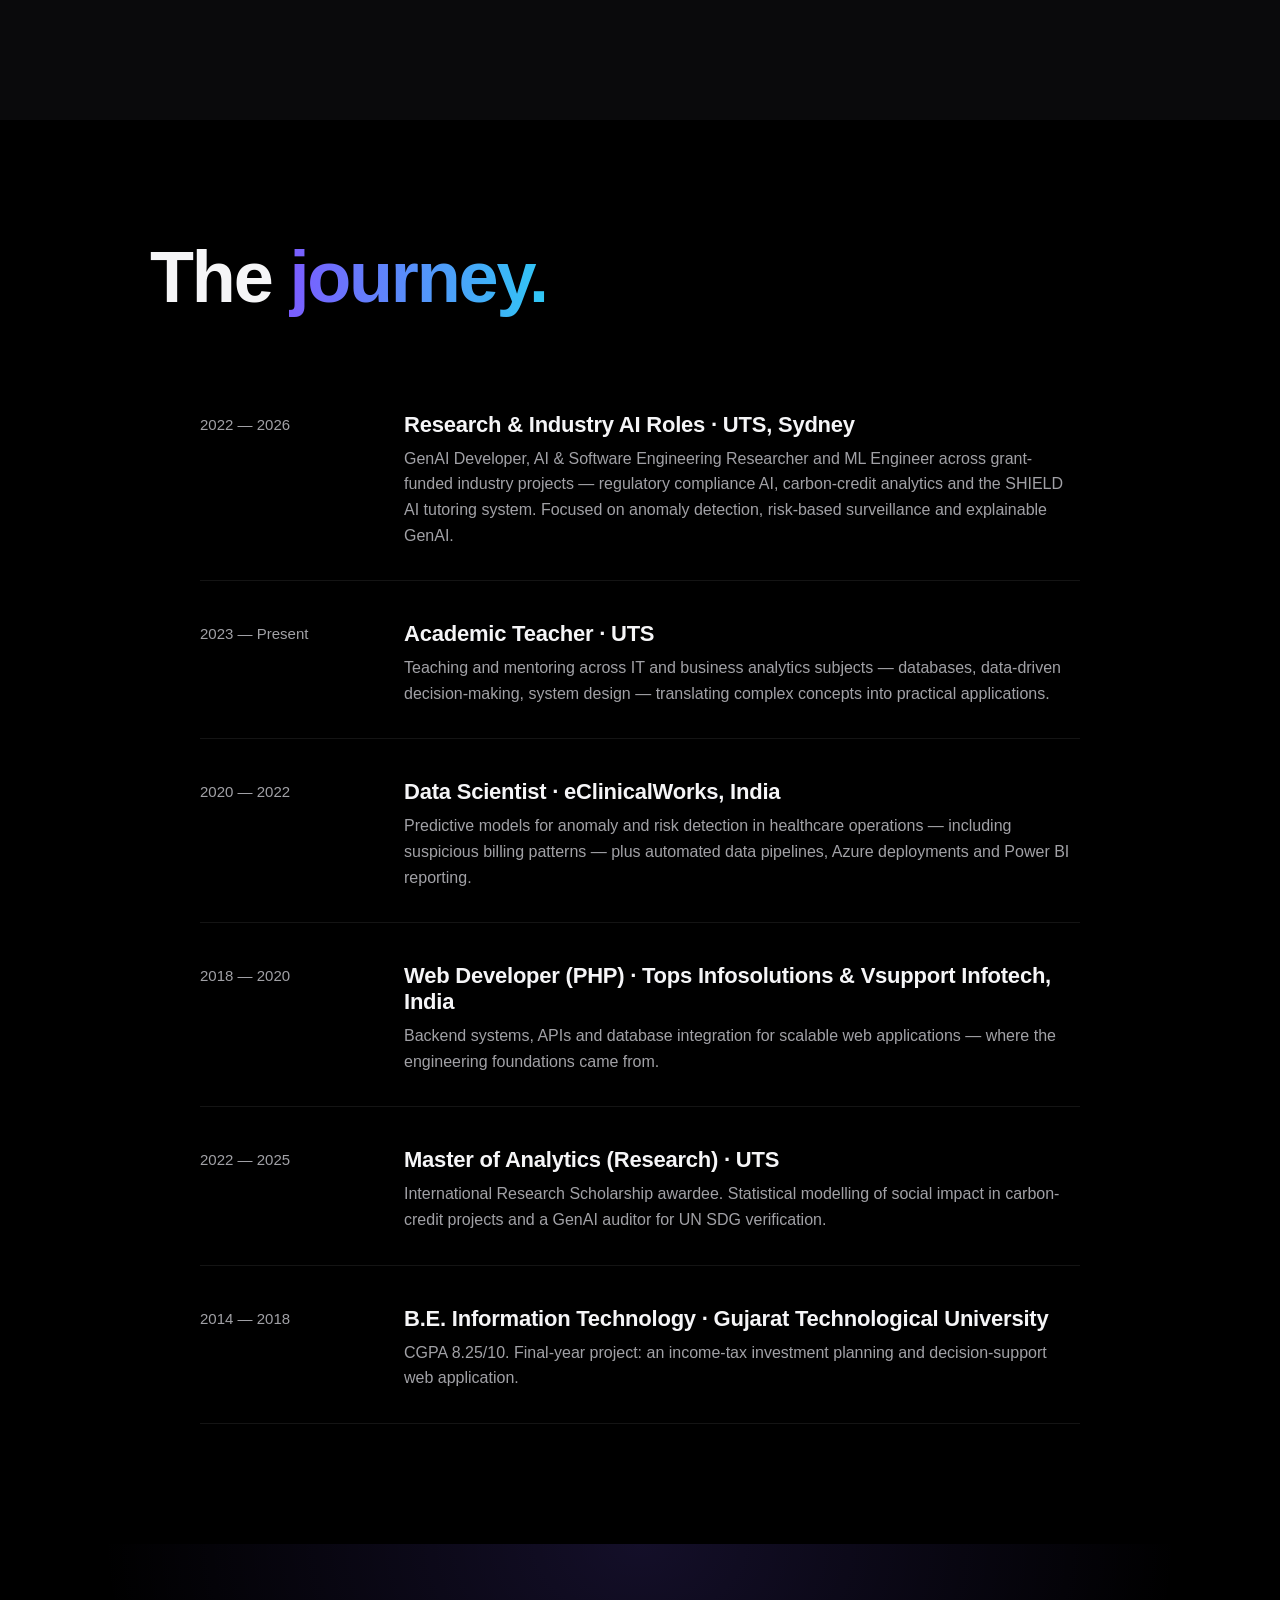
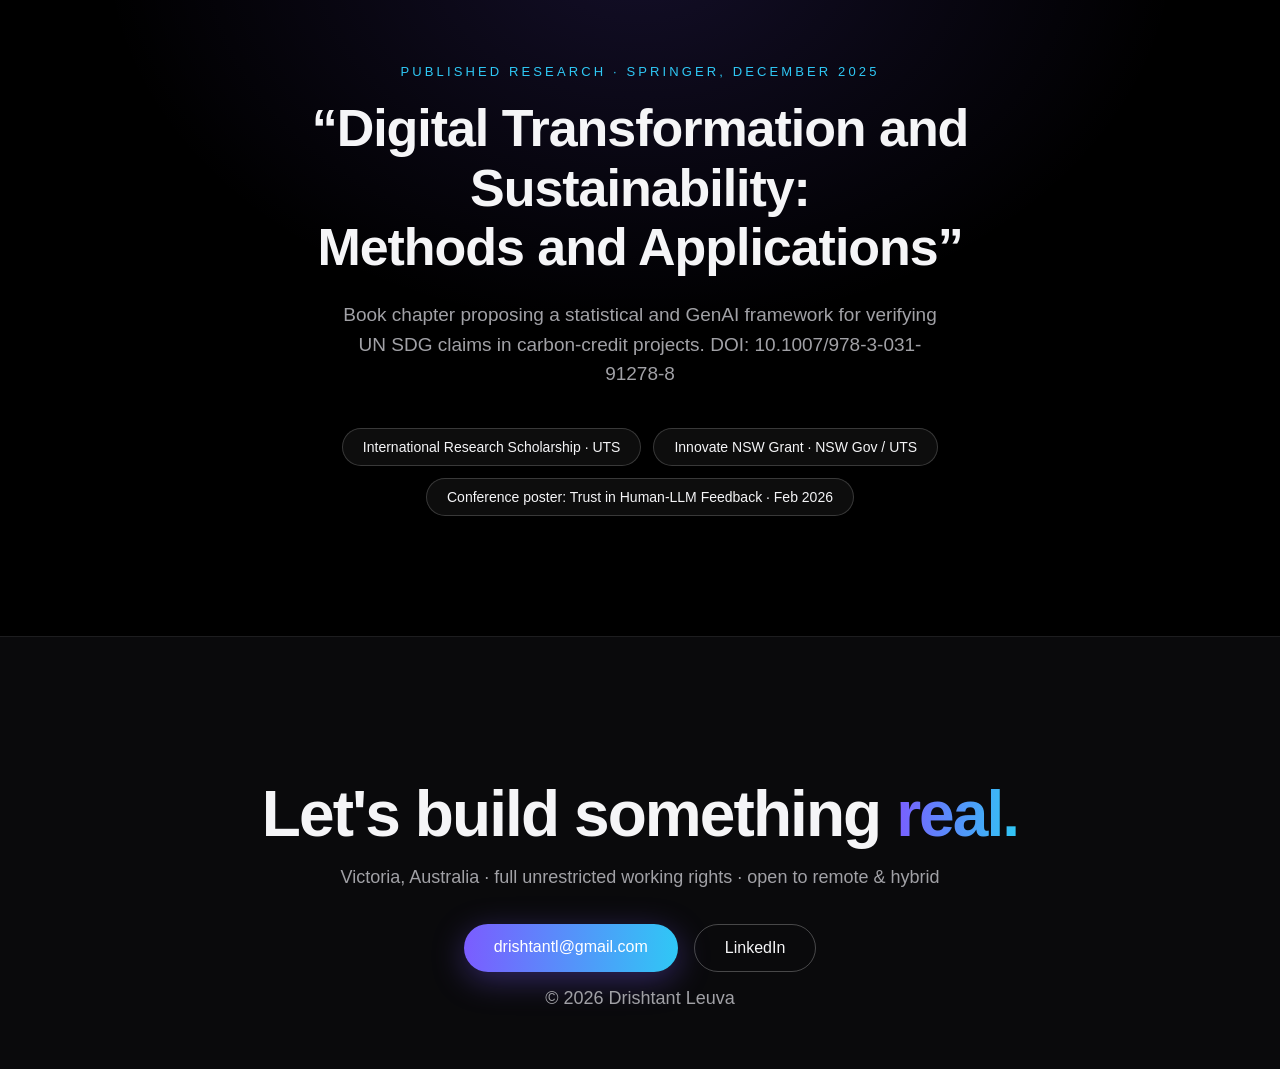
==== commit 973bfd12: "Repoint social-impact card to the Beyond the Tonne platform" ====
--- a/index.html
+++ b/index.html
@@ -154,20 +154,20 @@
         <p class="card-data">Synthetic money-flow network with labelled laundering typologies.</p>
       </article>
       <article class="card card-feature reveal">
-        <a href="https://drishtant-sdg-auditor.streamlit.app" target="_blank" rel="noopener">
-          <img class="card-shot" src="assets/sdg-auditor.png"
-               alt="Carbon Social-Impact & SDG Auditor — SHAP decomposition and GenAI SDG mapping" />
-        </a>
-        <div class="card-tag">From My Published Research · Explainable ML + GenAI</div>
-        <h3>Carbon Social-Impact &amp; SDG Auditor</h3>
-        <p>Two halves of my UTS master's research (Springer chapter, 2025) made interactive, on the
-           real dataset of 161 carbon-credit projects I worked on: an XGBoost model that decomposes
-           a project's social-impact index with SHAP, and the actual GPT-4 prompt ladder that audits
-           its UN SDG claims with reasoning.</p>
-        <ul class="card-stack"><li>Python</li><li>XGBoost</li><li>SHAP</li><li>GPT-4 / CoT prompting</li><li>Streamlit</li></ul>
-        <div class="card-actions">
-          <a class="btn btn-primary btn-sm" href="https://drishtant-sdg-auditor.streamlit.app" target="_blank" rel="noopener">Live demo</a>
-          <a class="btn btn-ghost btn-sm" href="https://github.com/drishtantleuva/carbon-sdg-auditor" target="_blank" rel="noopener">Source on GitHub</a>
+        <a href="https://drishtantleuva.github.io/social-impact-platform/" target="_blank" rel="noopener">
+          <img class="card-shot" src="assets/social-impact.png"
+               alt="Beyond the Tonne — interactive social-impact platform for carbon credits" />
+        </a>
+        <div class="card-tag">Flagship · From My Published Research</div>
+        <h3>Beyond the Tonne — Social Impact Platform</h3>
+        <p>The flagship of my UTS master's research (Springer, 2025): a story-driven platform that
+           quantifies the <em>social</em> impact of carbon-credit projects. Score any project in real time
+           and watch a full dashboard build — impact gauge, SDG wheel, radar, drivers, projection and an
+           AI explanation — powered by a model trained on the 161 real projects I worked on.</p>
+        <ul class="card-stack"><li>UN SDG indicators</li><li>Explainable ML</li><li>GPT-4 auditing</li><li>ECharts</li><li>Data storytelling</li></ul>
+        <div class="card-actions">
+          <a class="btn btn-primary btn-sm" href="https://drishtantleuva.github.io/social-impact-platform/" target="_blank" rel="noopener">Live demo</a>
+          <a class="btn btn-ghost btn-sm" href="https://github.com/drishtantleuva/social-impact-platform" target="_blank" rel="noopener">Source on GitHub</a>
         </div>
         <p class="card-data">Real research data · underpins my Springer chapter on UN SDG verification.</p>
       </article>
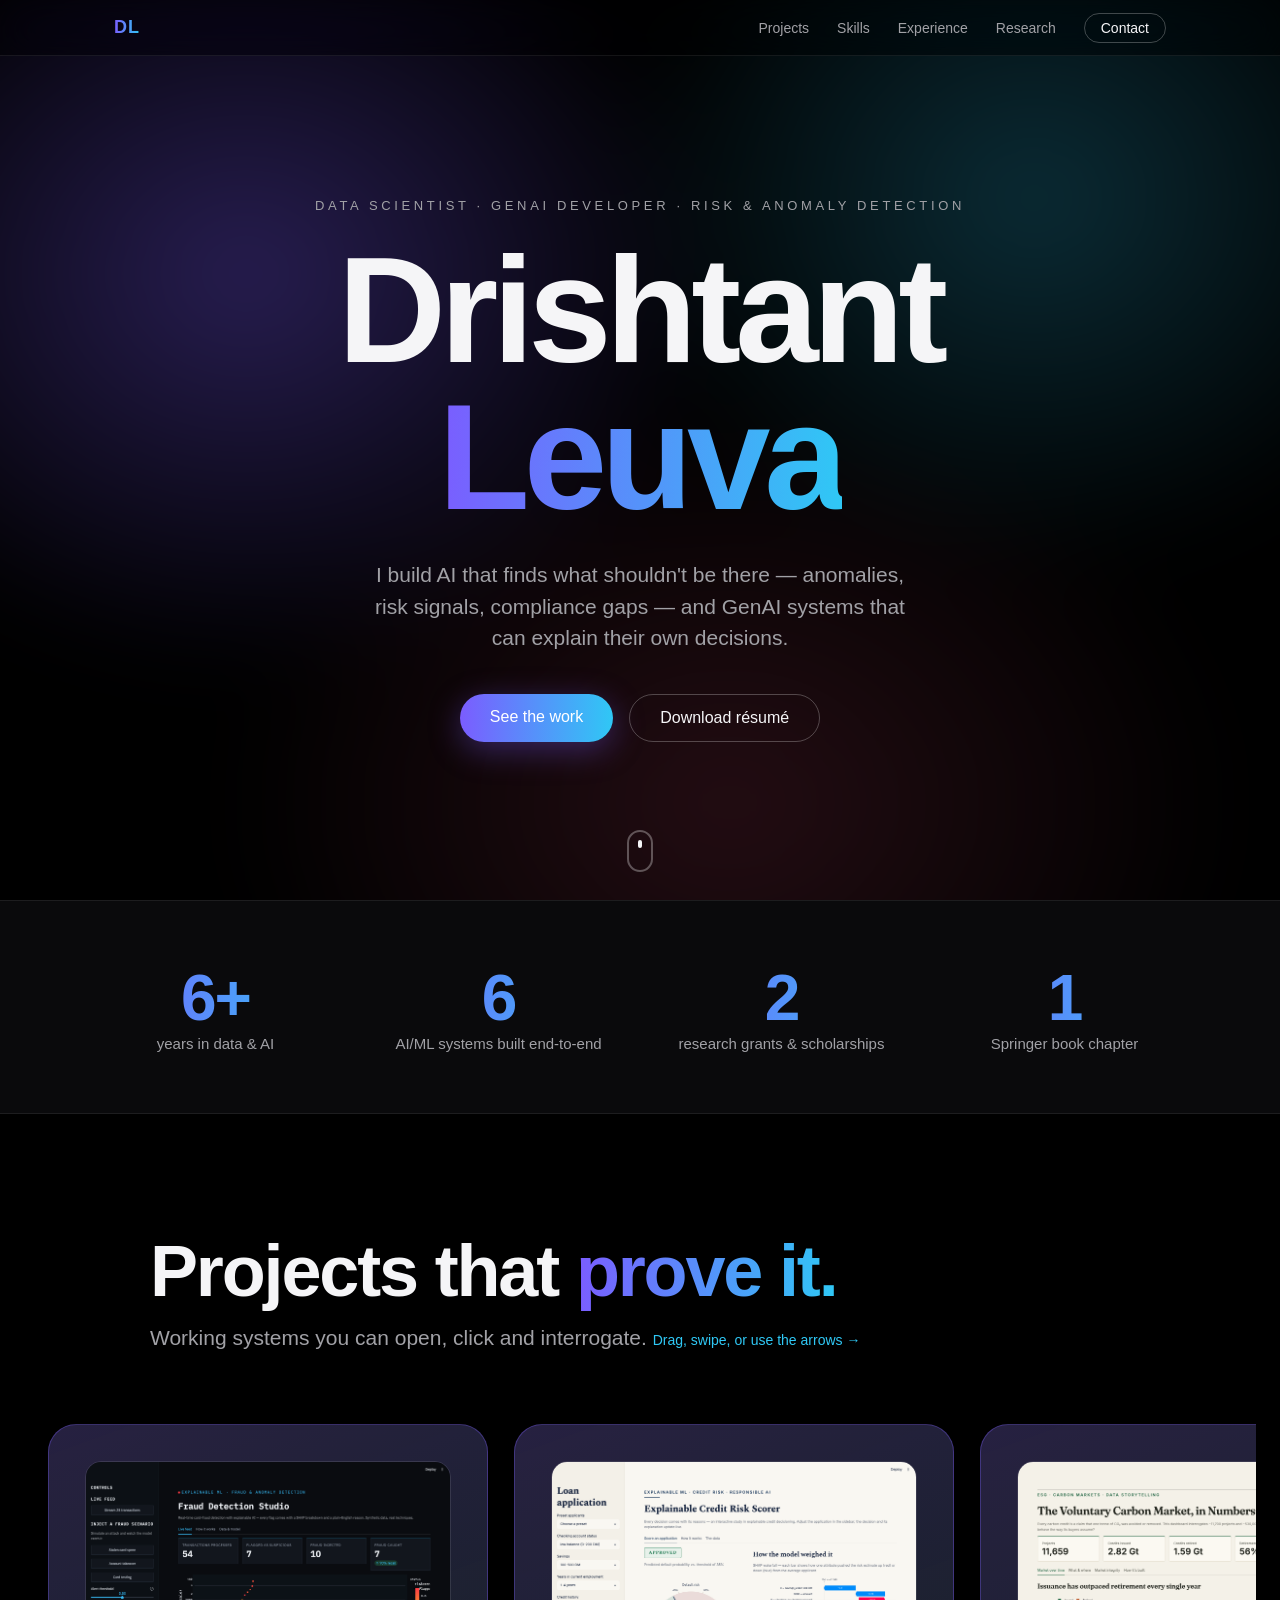
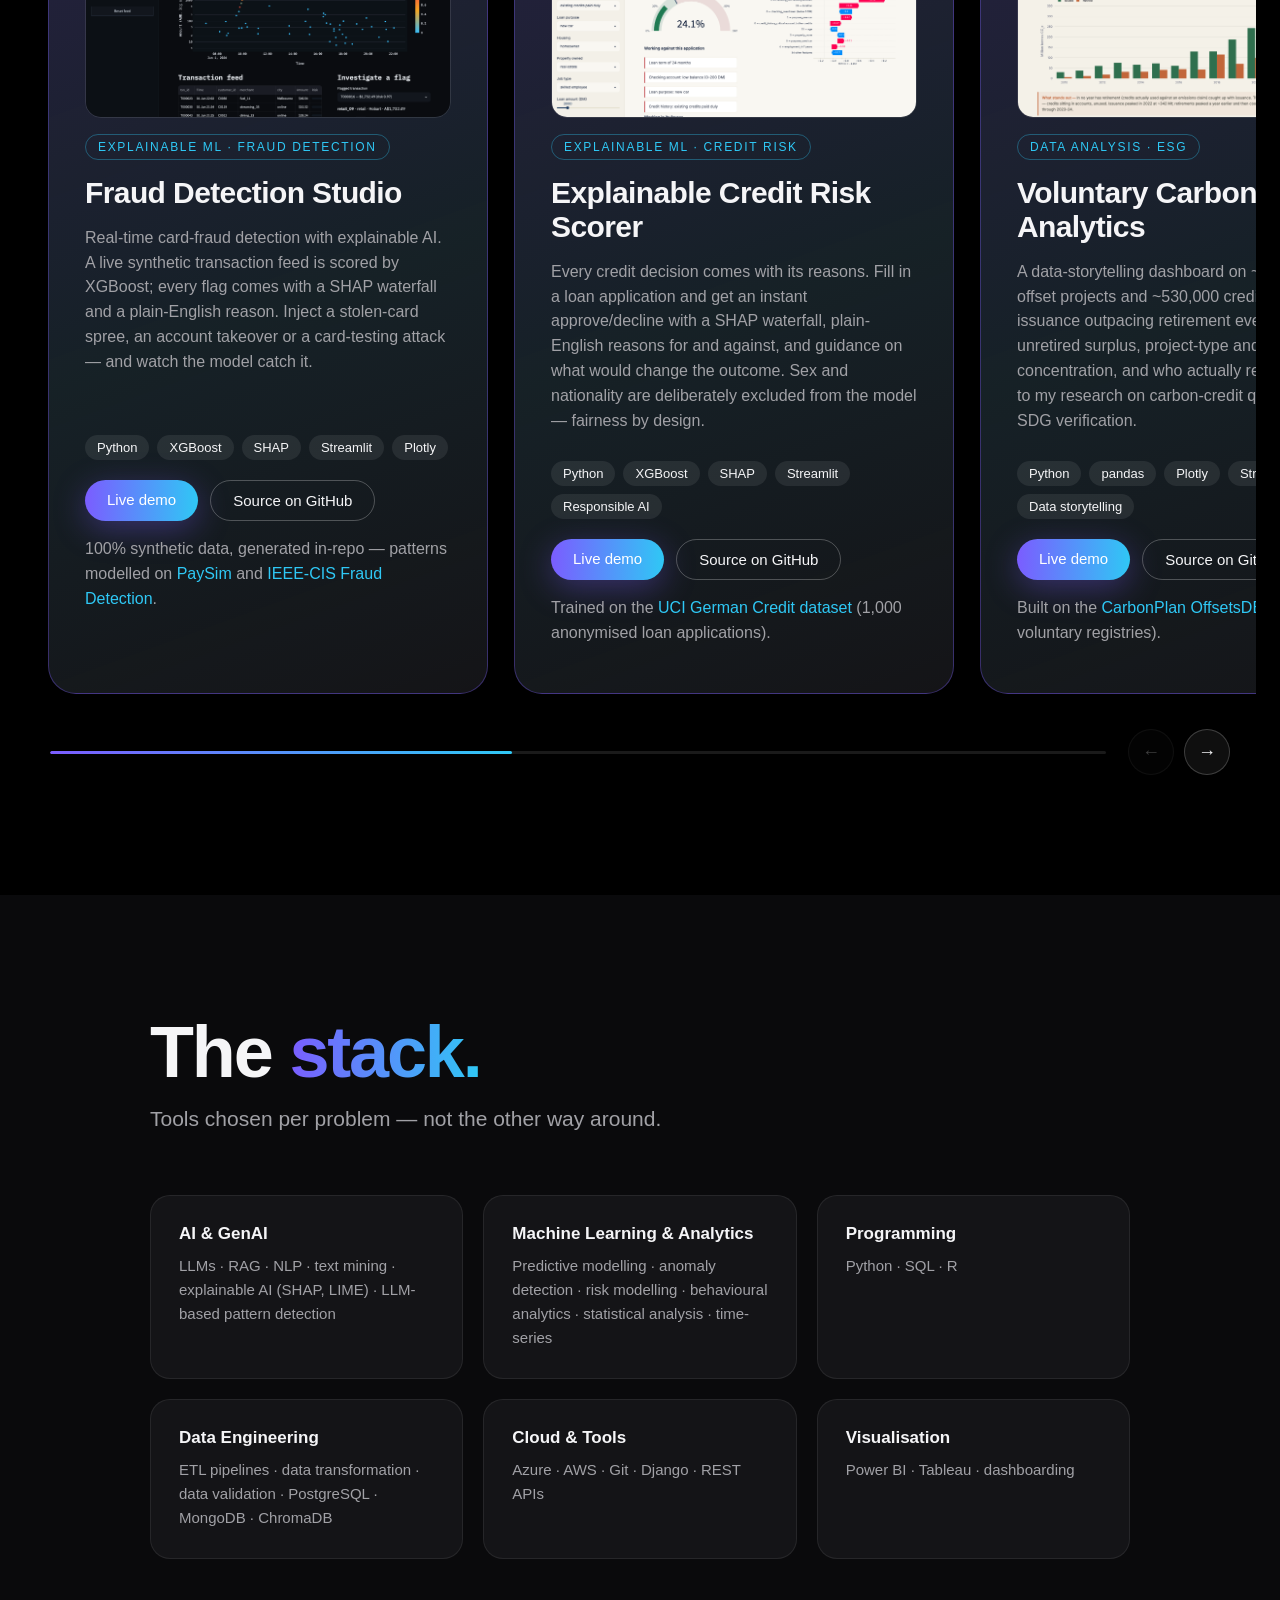
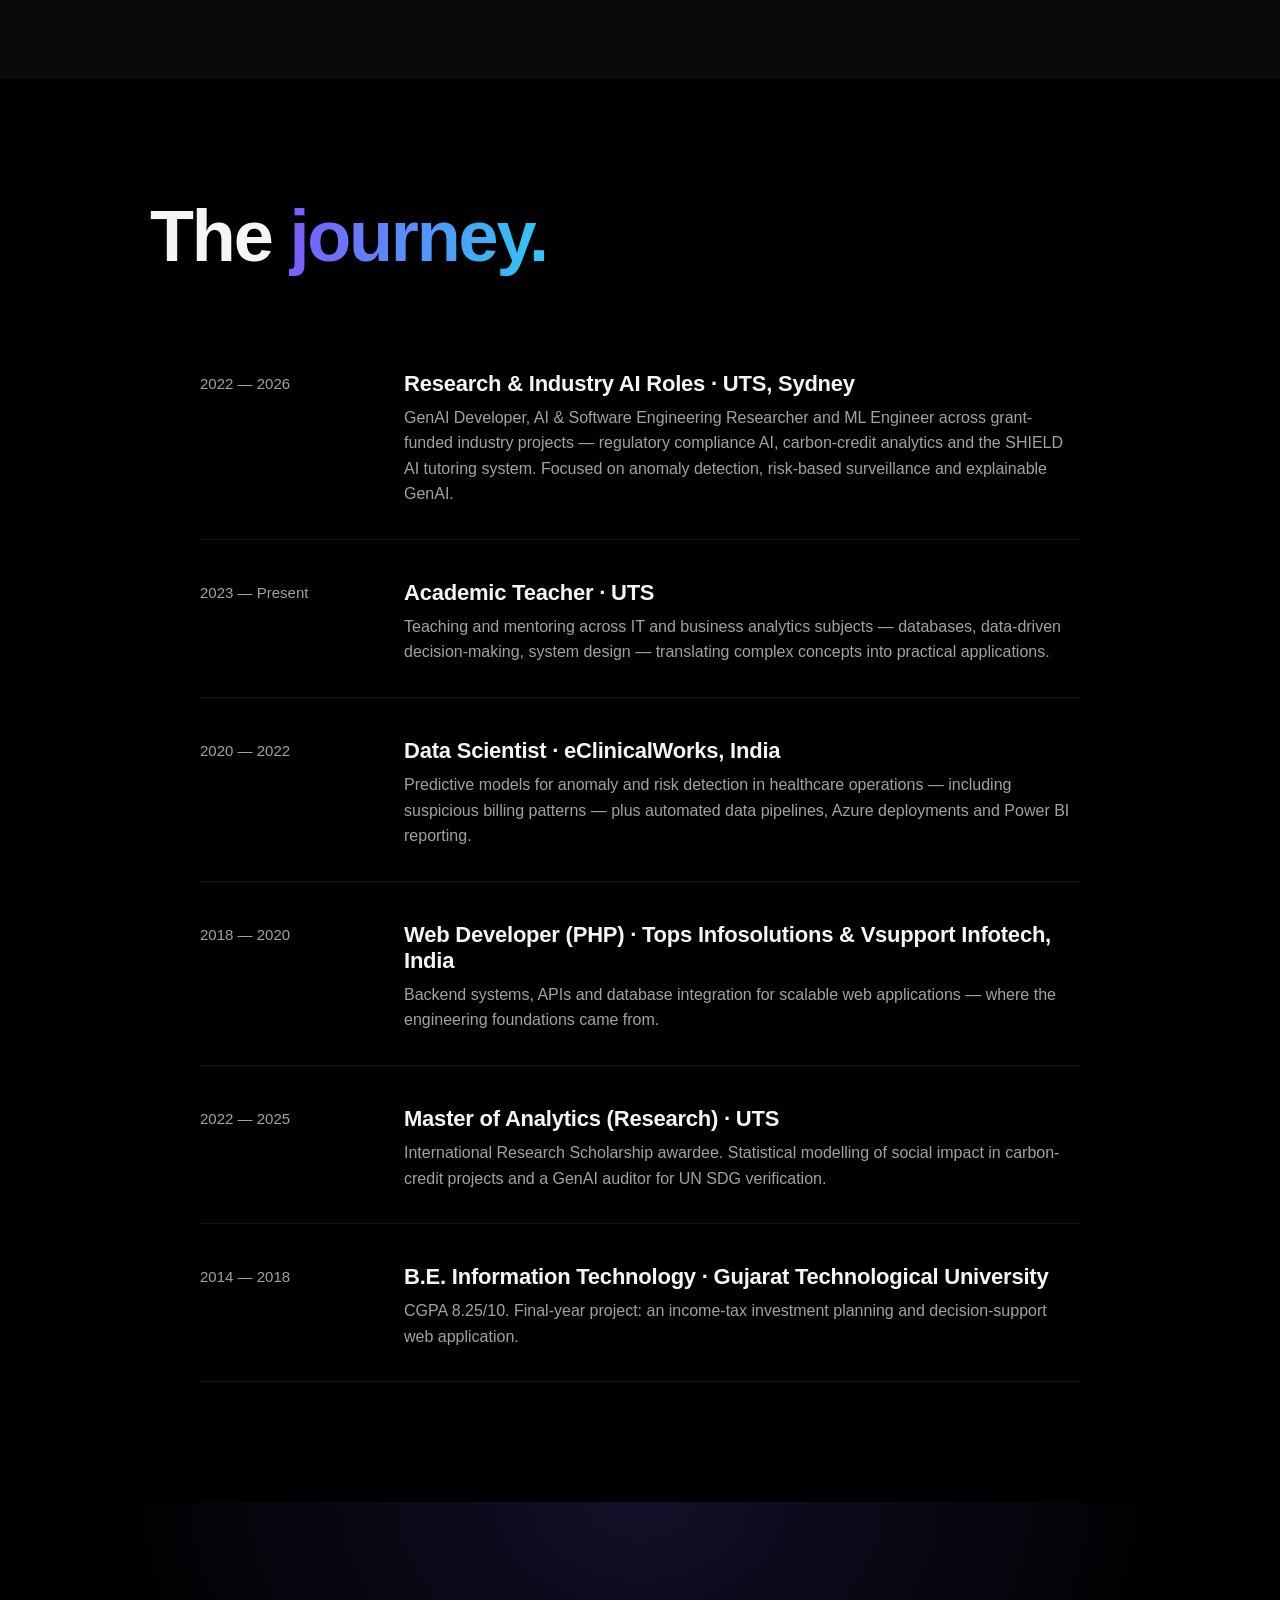
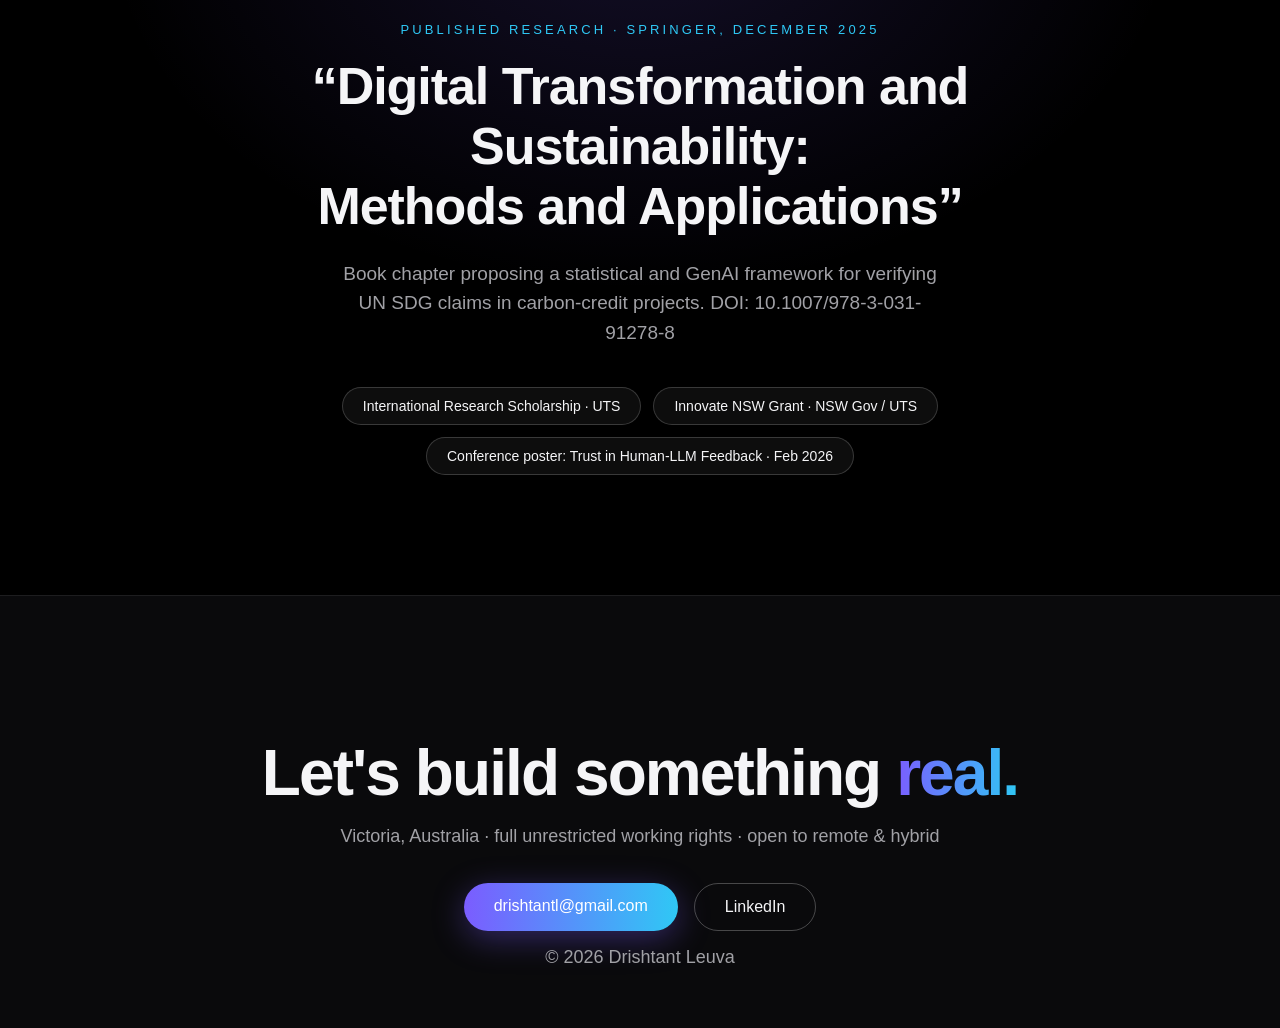
==== commit 1c8632e3: "Projects: replace vertical list with a horizontal slider Drag/swipe-to-scroll carousel with snap, pr" ====
--- a/index.html
+++ b/index.html
@@ -52,9 +52,10 @@
   <section class="projects" id="projects">
     <div class="section-head reveal">
       <h2>Projects that <span class="grad">prove it.</span></h2>
-      <p>Working systems you can open, click and interrogate — not slide decks.</p>
-    </div>
-    <div class="project-grid">
+      <p>Working systems you can open, click and interrogate. <span class="slide-hint">Drag, swipe, or use the arrows&nbsp;→</span></p>
+    </div>
+    <div class="slider-wrap">
+    <div class="slider" id="projSlider">
       <article class="card card-feature reveal">
         <a href="https://drishtant-fraud-studio.streamlit.app" target="_blank" rel="noopener">
           <img class="card-shot" src="assets/fraud-studio.png"
@@ -171,6 +172,14 @@
         </div>
         <p class="card-data">Real research data · underpins my Springer chapter on UN SDG verification.</p>
       </article>
+    </div>
+    <div class="slider-controls">
+      <div class="slider-progress"><span id="projThumb"></span></div>
+      <div class="slider-arrows">
+        <button class="sld-btn" id="projPrev" aria-label="Previous projects">←</button>
+        <button class="sld-btn" id="projNext" aria-label="Next projects">→</button>
+      </div>
+    </div>
     </div>
   </section>
 
--- a/styles.css
+++ b/styles.css
@@ -224,21 +224,58 @@
 }
 .car-btn:hover { background: rgba(255, 255, 255, 0.15); transform: scale(1.06); }
 
-/* ============ PROJECT GRID ============ */
-.project-grid { max-width: 760px; margin: 0 auto; }
-.project-grid .card { flex-basis: auto; }
+/* ============ PROJECT SLIDER ============ */
+.slide-hint { color: var(--accent2); font-size: 14px; white-space: nowrap; }
+.slider-wrap { max-width: 1240px; margin: 0 auto; }
+.slider {
+  display: flex; gap: 26px;
+  overflow-x: auto; scroll-snap-type: x mandatory;
+  padding: 10px 24px 14px;
+  scrollbar-width: none; -webkit-overflow-scrolling: touch;
+  scroll-behavior: smooth; cursor: grab;
+}
+.slider::-webkit-scrollbar { display: none; }
+.slider.dragging { cursor: grabbing; scroll-behavior: auto; }
+.slider.dragging .card { pointer-events: none; }
+.slider .card {
+  flex: 0 0 min(440px, 85vw);
+  scroll-snap-align: center;
+  will-change: transform;
+}
 .card-shot {
   width: 100%; border-radius: 16px; display: block;
   border: 1px solid rgba(255, 255, 255, 0.1);
   transition: transform 0.4s cubic-bezier(0.22, 1, 0.36, 1);
 }
-.card-shot:hover { transform: scale(1.02); }
+.card:hover .card-shot { transform: scale(1.03); }
 .card-actions { display: flex; gap: 12px; flex-wrap: wrap; margin-top: 4px; }
 .btn-sm { padding: 11px 22px; font-size: 15px; }
 .card-data { color: var(--muted); font-size: 13.5px; line-height: 1.5; }
 .card-data a { color: var(--accent2); text-decoration: none; }
 .card-data a:hover { text-decoration: underline; }
-.projects-more { color: var(--muted); font-size: 15px; text-align: center; margin-top: 32px; }
+
+.slider-controls {
+  display: flex; align-items: center; gap: 22px;
+  max-width: 1240px; margin: 22px auto 0; padding: 0 26px;
+}
+.slider-progress {
+  flex: 1; height: 3px; border-radius: 999px;
+  background: rgba(255, 255, 255, 0.1); position: relative; overflow: hidden;
+}
+.slider-progress span {
+  position: absolute; left: 0; top: 0; height: 100%;
+  background: var(--grad); border-radius: 999px;
+  transform-origin: left center;
+}
+.slider-arrows { display: flex; gap: 10px; }
+.sld-btn {
+  width: 46px; height: 46px; border-radius: 50%;
+  border: 1px solid rgba(255, 255, 255, 0.2);
+  background: rgba(255, 255, 255, 0.06); color: var(--text);
+  font-size: 18px; cursor: pointer; transition: background .2s, transform .2s, opacity .2s;
+}
+.sld-btn:hover { background: rgba(255, 255, 255, 0.14); transform: scale(1.07); }
+.sld-btn:disabled { opacity: .25; cursor: default; transform: none; }
 
 /* ============ SKILLS ============ */
 .skills { background: var(--bg-soft); }
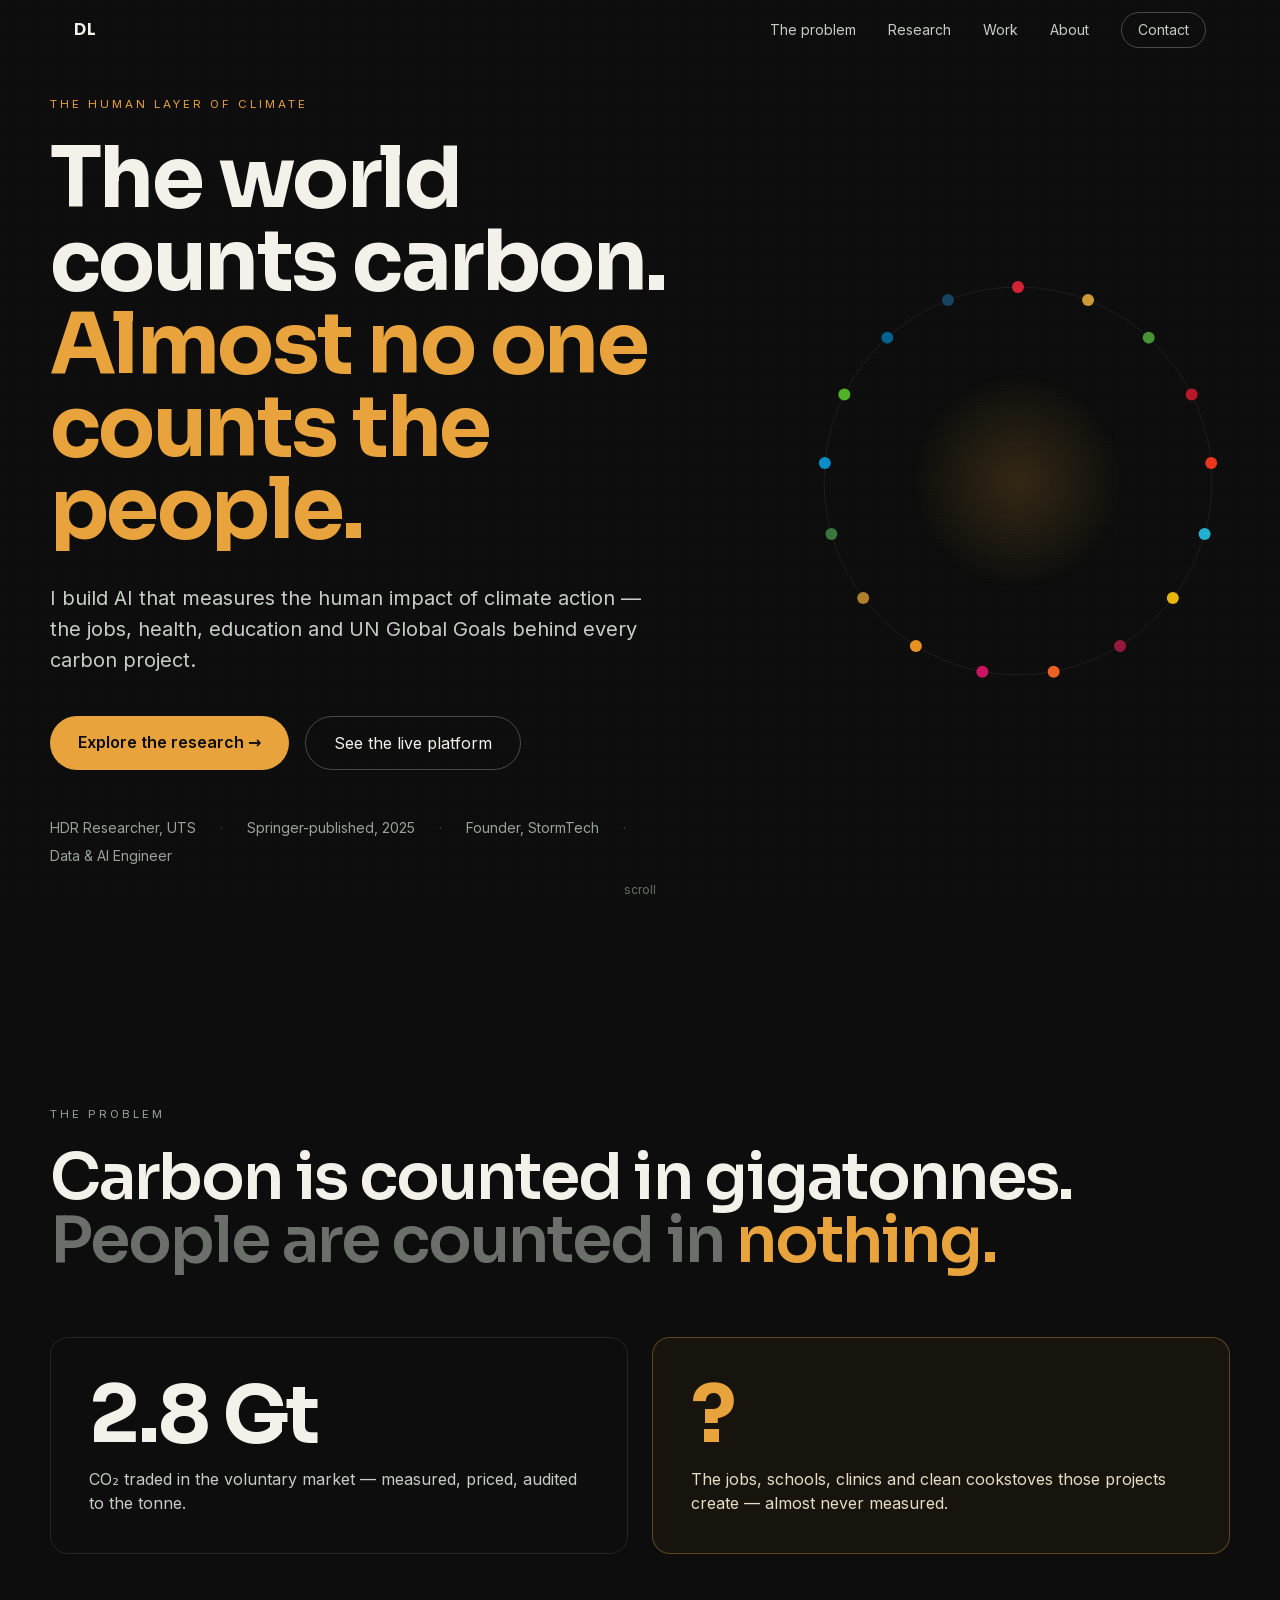
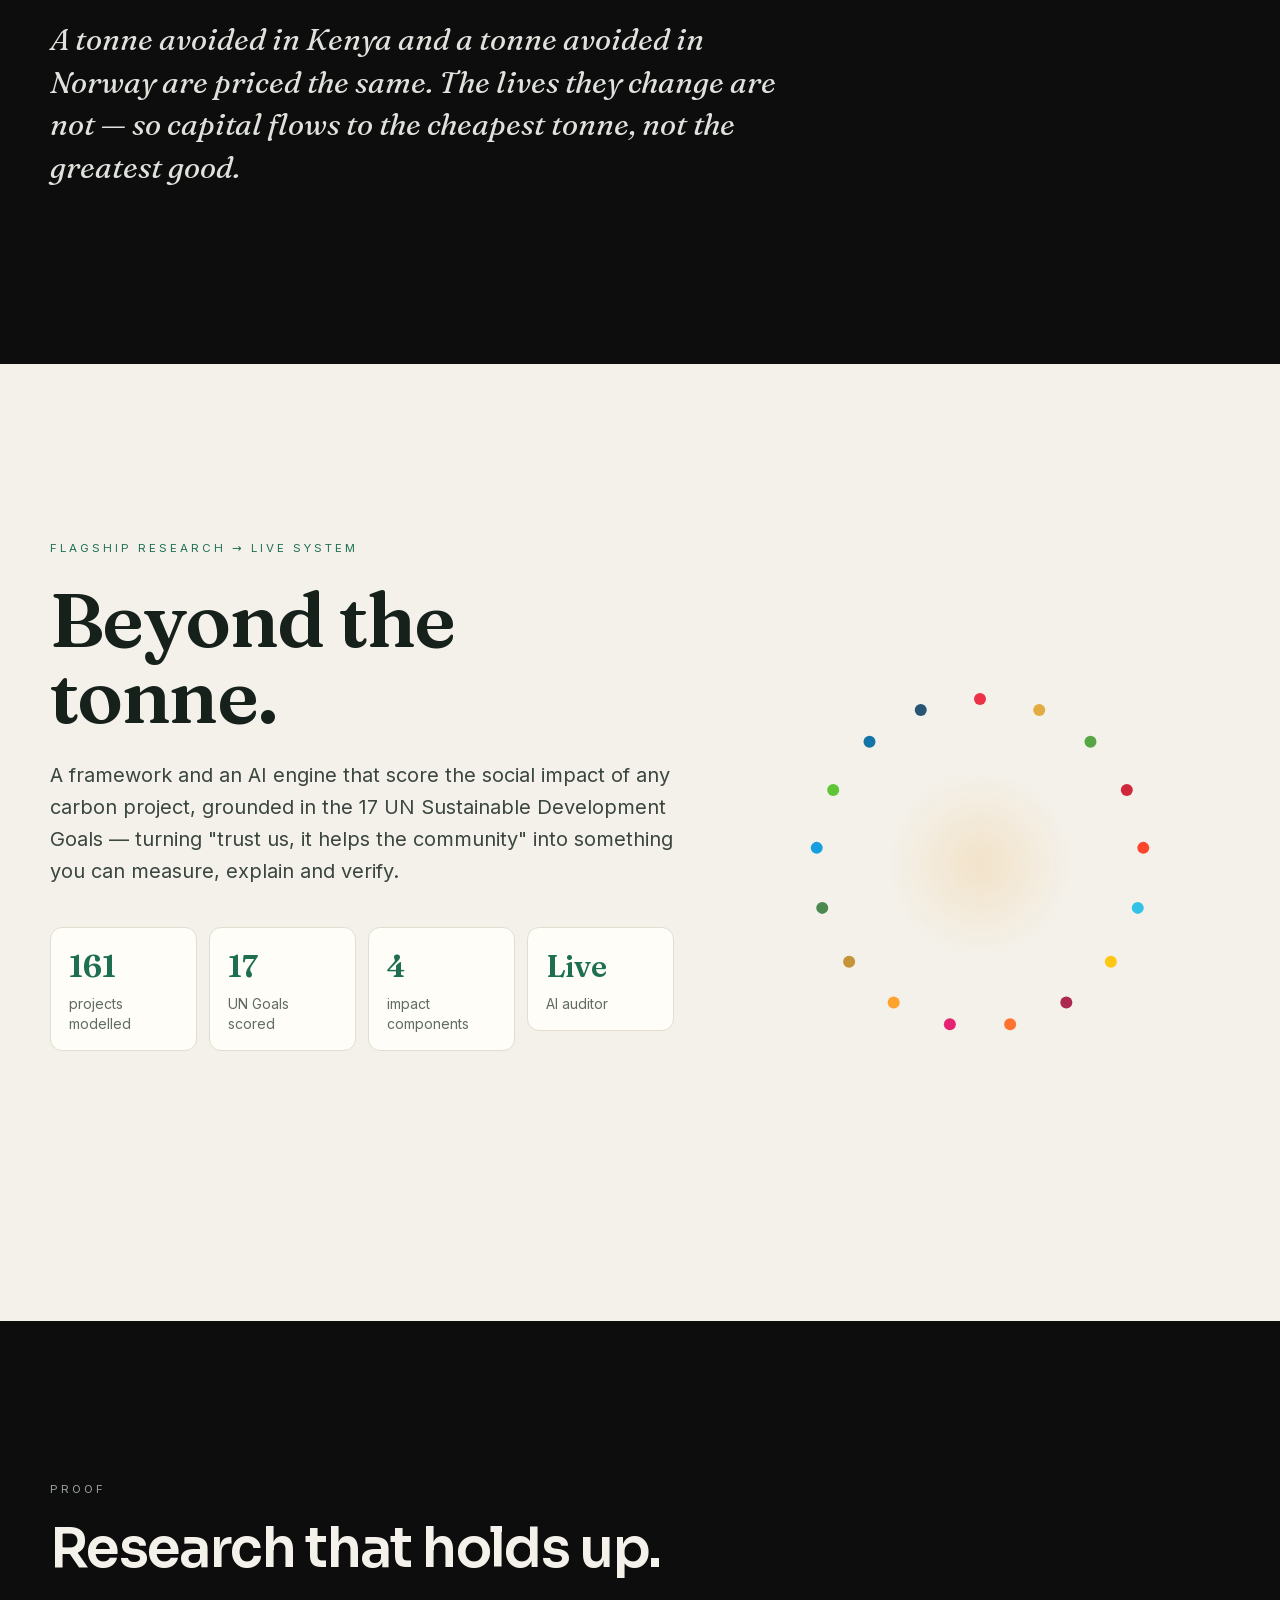
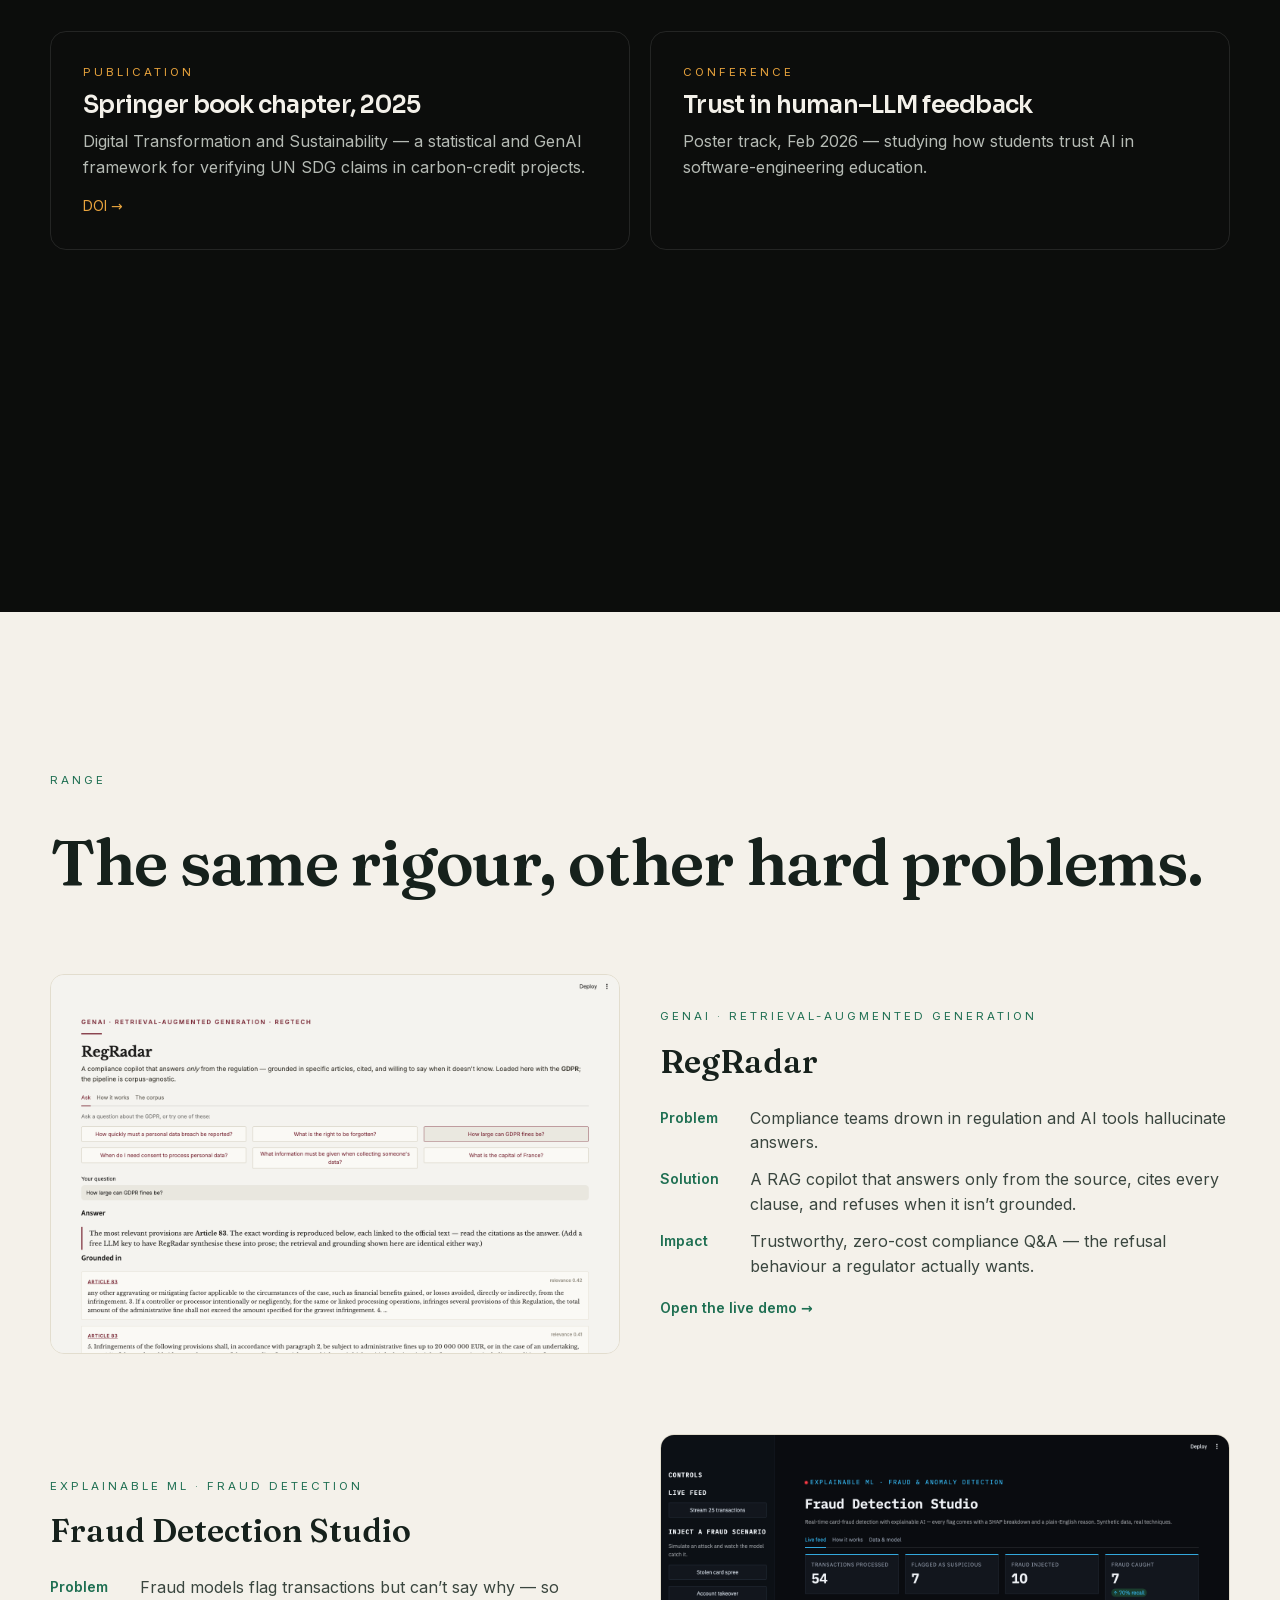
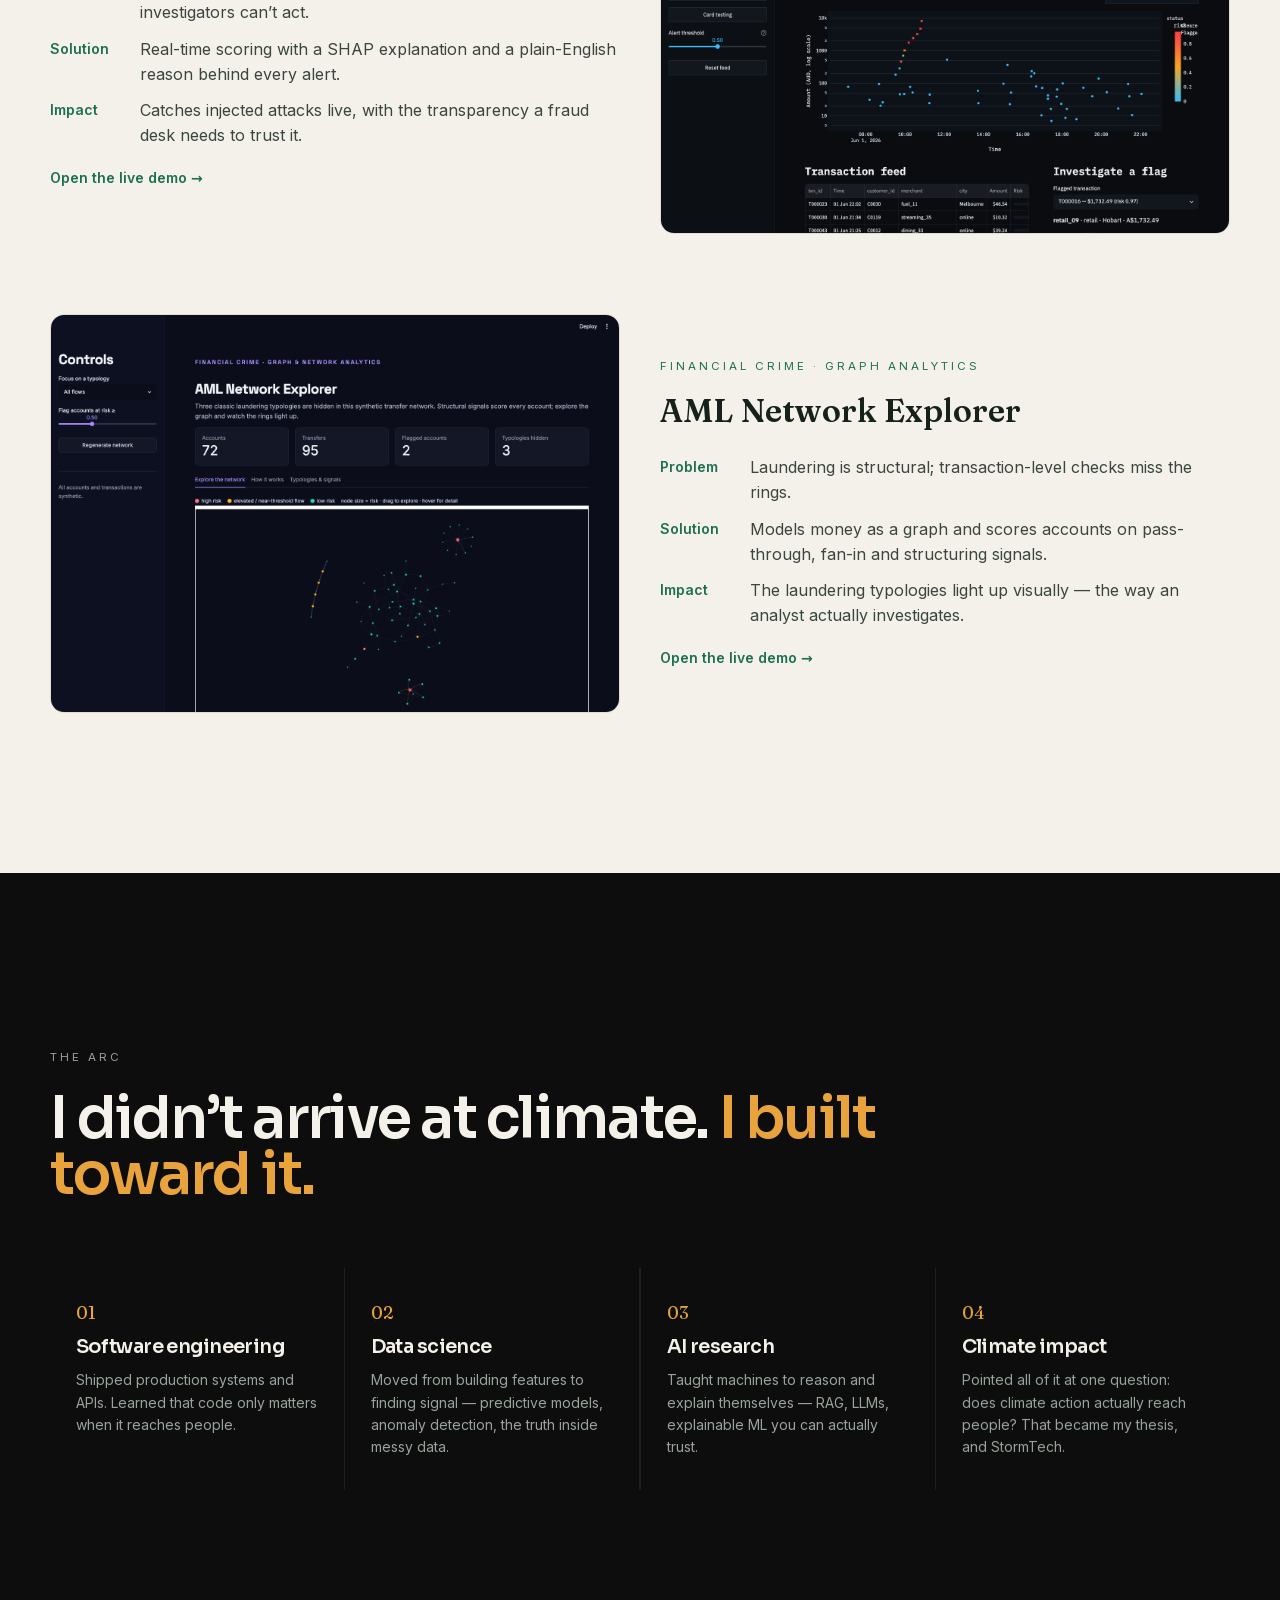
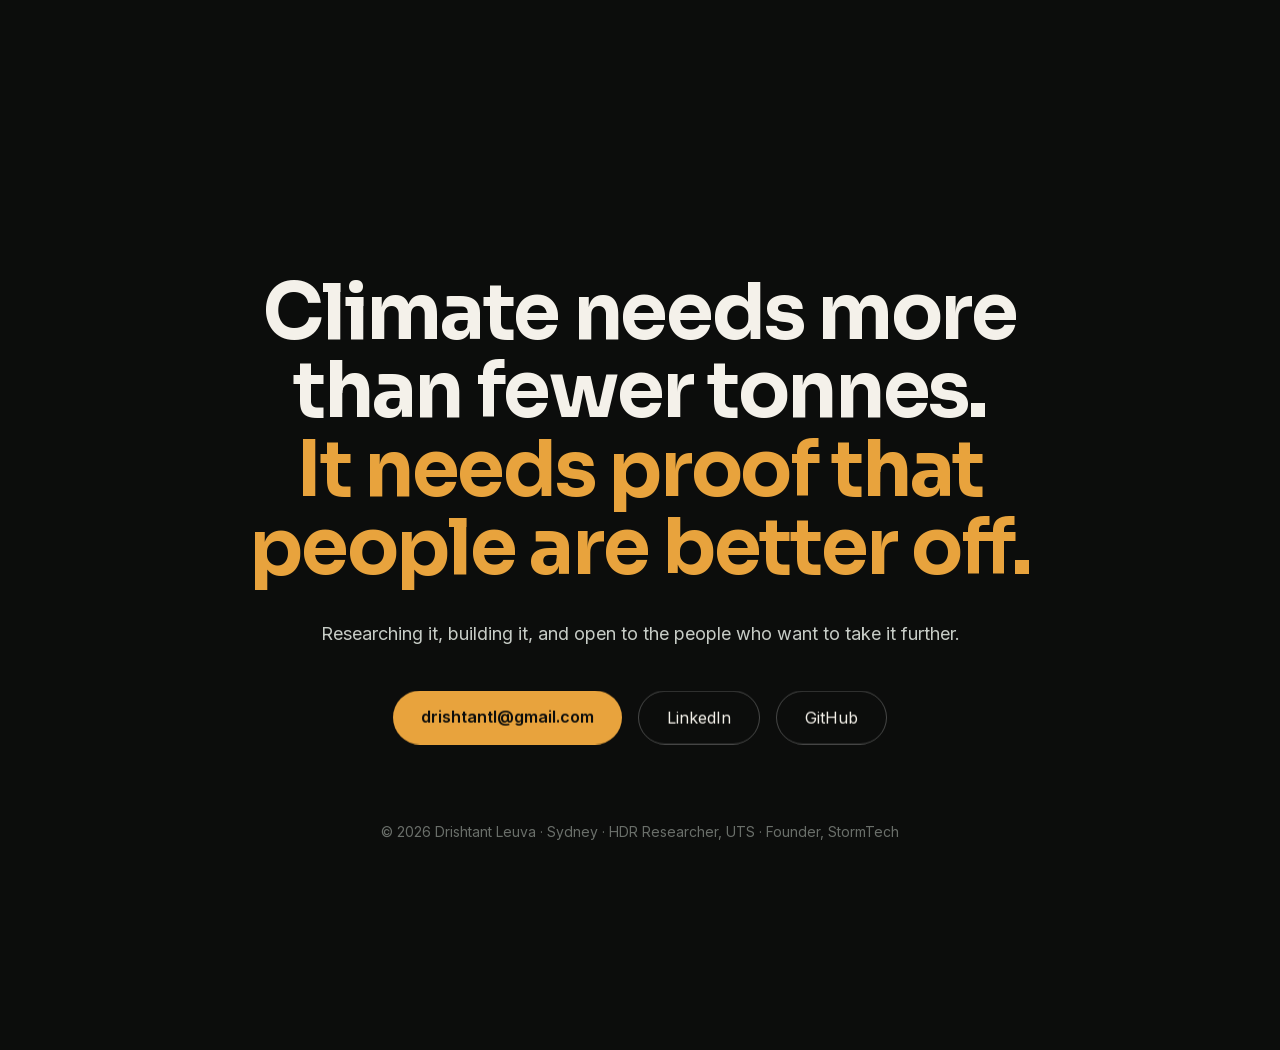
==== commit c2f21e62: "Redesign: cinematic mission-first site (Next.js static export) Full rebuild from a portfolio into a " ====
--- a/index.html
+++ b/index.html
@@ -1,290 +1 @@
-<!DOCTYPE html>
-<html lang="en">
-<head>
-  <meta charset="UTF-8" />
-  <meta name="viewport" content="width=device-width, initial-scale=1.0" />
-  <title>Drishtant Leuva — Data Scientist · GenAI Developer</title>
-  <meta name="description" content="Drishtant Leuva — Data Scientist with 6+ years in machine learning, advanced analytics and generative AI, specialising in anomaly detection, risk analytics and explainable AI. Springer-published researcher." />
-  <link rel="stylesheet" href="styles.css" />
-</head>
-<body>
-
-  <nav class="nav" id="nav">
-    <div class="nav-inner">
-      <a href="#top" class="nav-logo">DL</a>
-      <div class="nav-links">
-        <a href="#projects">Projects</a>
-        <a href="#skills">Skills</a>
-        <a href="#experience">Experience</a>
-        <a href="#research">Research</a>
-        <a href="#contact" class="nav-cta">Contact</a>
-      </div>
-    </div>
-  </nav>
-
-  <!-- ============ HERO ============ -->
-  <header class="hero" id="top">
-    <div class="hero-bg" aria-hidden="true"></div>
-    <div class="hero-content">
-      <p class="hero-eyebrow reveal">Data Scientist · GenAI Developer · Risk &amp; Anomaly Detection</p>
-      <h1 class="hero-title reveal">Drishtant<br /><span class="grad">Leuva</span></h1>
-      <p class="hero-sub reveal">I build AI that finds what shouldn't be there — anomalies, risk signals,
-        compliance gaps — and GenAI systems that can explain their own decisions.</p>
-      <div class="hero-actions reveal">
-        <a href="#projects" class="btn btn-primary">See the work</a>
-        <a href="Drishtant_Leuva_Resume.pdf" class="btn btn-ghost" download>Download résumé</a>
-      </div>
-    </div>
-    <div class="scroll-hint" aria-hidden="true"><span></span></div>
-  </header>
-
-  <!-- ============ STATS ============ -->
-  <section class="stats">
-    <div class="stats-grid">
-      <div class="stat reveal"><span class="stat-num" data-count="6" data-suffix="+">0</span><span class="stat-label">years in data &amp; AI</span></div>
-      <div class="stat reveal"><span class="stat-num" data-count="6">0</span><span class="stat-label">AI/ML systems built end-to-end</span></div>
-      <div class="stat reveal"><span class="stat-num" data-count="2">0</span><span class="stat-label">research grants &amp; scholarships</span></div>
-      <div class="stat reveal"><span class="stat-num" data-count="1">0</span><span class="stat-label">Springer book chapter</span></div>
-    </div>
-  </section>
-
-  <!-- ============ PROJECTS ============ -->
-  <section class="projects" id="projects">
-    <div class="section-head reveal">
-      <h2>Projects that <span class="grad">prove it.</span></h2>
-      <p>Working systems you can open, click and interrogate. <span class="slide-hint">Drag, swipe, or use the arrows&nbsp;→</span></p>
-    </div>
-    <div class="slider-wrap">
-    <div class="slider" id="projSlider">
-      <article class="card card-feature reveal">
-        <a href="https://drishtant-fraud-studio.streamlit.app" target="_blank" rel="noopener">
-          <img class="card-shot" src="assets/fraud-studio.png"
-               alt="Fraud Detection Studio — live transaction feed, risk scatter and SHAP investigation panel" />
-        </a>
-        <div class="card-tag">Explainable ML · Fraud Detection</div>
-        <h3>Fraud Detection Studio</h3>
-        <p>Real-time card-fraud detection with explainable AI. A live synthetic transaction feed is
-           scored by XGBoost; every flag comes with a SHAP waterfall and a plain-English reason.
-           Inject a stolen-card spree, an account takeover or a card-testing attack — and watch
-           the model catch it.</p>
-        <ul class="card-stack"><li>Python</li><li>XGBoost</li><li>SHAP</li><li>Streamlit</li><li>Plotly</li></ul>
-        <div class="card-actions">
-          <a class="btn btn-primary btn-sm" href="https://drishtant-fraud-studio.streamlit.app" target="_blank" rel="noopener">Live demo</a>
-          <a class="btn btn-ghost btn-sm" href="https://github.com/drishtantleuva/fraud-detection-studio" target="_blank" rel="noopener">Source on GitHub</a>
-        </div>
-        <p class="card-data">100% synthetic data, generated in-repo — patterns modelled on
-          <a href="https://www.kaggle.com/datasets/ealaxi/paysim1" target="_blank" rel="noopener">PaySim</a> and
-          <a href="https://www.kaggle.com/competitions/ieee-fraud-detection" target="_blank" rel="noopener">IEEE-CIS Fraud Detection</a>.</p>
-      </article>
-      <article class="card card-feature reveal">
-        <a href="https://drishtant-credit-risk.streamlit.app" target="_blank" rel="noopener">
-          <img class="card-shot" src="assets/credit-scorer.png"
-               alt="Explainable Credit Risk Scorer — loan application form, risk gauge and SHAP waterfall" />
-        </a>
-        <div class="card-tag">Explainable ML · Credit Risk</div>
-        <h3>Explainable Credit Risk Scorer</h3>
-        <p>Every credit decision comes with its reasons. Fill in a loan application and get an
-           instant approve/decline with a SHAP waterfall, plain-English reasons for and against,
-           and guidance on what would change the outcome. Sex and nationality are deliberately
-           excluded from the model — fairness by design.</p>
-        <ul class="card-stack"><li>Python</li><li>XGBoost</li><li>SHAP</li><li>Streamlit</li><li>Responsible AI</li></ul>
-        <div class="card-actions">
-          <a class="btn btn-primary btn-sm" href="https://drishtant-credit-risk.streamlit.app" target="_blank" rel="noopener">Live demo</a>
-          <a class="btn btn-ghost btn-sm" href="https://github.com/drishtantleuva/credit-risk-scorer" target="_blank" rel="noopener">Source on GitHub</a>
-        </div>
-        <p class="card-data">Trained on the
-          <a href="https://archive.ics.uci.edu/dataset/144/statlog+german+credit+data" target="_blank" rel="noopener">UCI German Credit dataset</a>
-          (1,000 anonymised loan applications).</p>
-      </article>
-      <article class="card card-feature reveal">
-        <a href="https://drishtant-carbon-market.streamlit.app" target="_blank" rel="noopener">
-          <img class="card-shot" src="assets/carbon-market.png"
-               alt="Voluntary Carbon Market Analytics — issuance vs retirement by year, KPI cards" />
-        </a>
-        <div class="card-tag">Data Analysis · ESG</div>
-        <h3>Voluntary Carbon Market Analytics</h3>
-        <p>A data-storytelling dashboard on ~11,700 carbon-offset projects and ~530,000 credit
-           transactions: issuance outpacing retirement every year, a 1.2 Gt unretired surplus,
-           project-type and registry concentration, and who actually retires credits. Ties to my
-           research on carbon-credit quality and UN SDG verification.</p>
-        <ul class="card-stack"><li>Python</li><li>pandas</li><li>Plotly</li><li>Streamlit</li><li>Data storytelling</li></ul>
-        <div class="card-actions">
-          <a class="btn btn-primary btn-sm" href="https://drishtant-carbon-market.streamlit.app" target="_blank" rel="noopener">Live demo</a>
-          <a class="btn btn-ghost btn-sm" href="https://github.com/drishtantleuva/carbon-market-analytics" target="_blank" rel="noopener">Source on GitHub</a>
-        </div>
-        <p class="card-data">Built on the
-          <a href="https://carbonplan.org/research/offsets-db" target="_blank" rel="noopener">CarbonPlan OffsetsDB</a>
-          (seven voluntary registries).</p>
-      </article>
-      <article class="card card-feature reveal">
-        <a href="https://drishtant-regradar.streamlit.app" target="_blank" rel="noopener">
-          <img class="card-shot" src="assets/regradar.png"
-               alt="RegRadar — compliance RAG copilot answering from the GDPR with cited articles" />
-        </a>
-        <div class="card-tag">GenAI · Retrieval-Augmented Generation</div>
-        <h3>RegRadar — Compliance Copilot</h3>
-        <p>A RAG copilot that answers <em>only</em> from the regulation — semantic retrieval over
-           the GDPR's 99 articles, every answer cited to a specific article, and a grounding
-           threshold that makes it <em>refuse</em> when a question isn't supported by the text.
-           Runs at zero cost; corpus-agnostic.</p>
-        <ul class="card-stack"><li>Python</li><li>RAG</li><li>Embeddings</li><li>Streamlit</li><li>LLM (optional)</li></ul>
-        <div class="card-actions">
-          <a class="btn btn-primary btn-sm" href="https://drishtant-regradar.streamlit.app" target="_blank" rel="noopener">Live demo</a>
-          <a class="btn btn-ghost btn-sm" href="https://github.com/drishtantleuva/regradar" target="_blank" rel="noopener">Source on GitHub</a>
-        </div>
-        <p class="card-data">Built on the official
-          <a href="https://eur-lex.europa.eu/legal-content/EN/TXT/?uri=CELEX:32016R0679" target="_blank" rel="noopener">EUR-Lex GDPR text</a>.</p>
-      </article>
-      <article class="card card-feature reveal">
-        <a href="https://drishtant-aml-explorer.streamlit.app" target="_blank" rel="noopener">
-          <img class="card-shot" src="assets/aml-explorer.png"
-               alt="AML Network Explorer — money-flow graph with laundering rings highlighted by risk" />
-        </a>
-        <div class="card-tag">Financial Crime · Graph Analytics</div>
-        <h3>AML Network Explorer</h3>
-        <p>Money laundering is a <em>structural</em> problem, so this models transfers as a graph
-           rather than scoring transactions in isolation. Three classic typologies — structuring,
-           layering, fan-in collection — are hidden in a synthetic network; pass-through, fan-in
-           and near-threshold signals score every account, and the interactive graph lights up
-           the rings.</p>
-        <ul class="card-stack"><li>Python</li><li>NetworkX</li><li>PyVis</li><li>Graph analytics</li><li>Streamlit</li></ul>
-        <div class="card-actions">
-          <a class="btn btn-primary btn-sm" href="https://drishtant-aml-explorer.streamlit.app" target="_blank" rel="noopener">Live demo</a>
-          <a class="btn btn-ghost btn-sm" href="https://github.com/drishtantleuva/aml-network-explorer" target="_blank" rel="noopener">Source on GitHub</a>
-        </div>
-        <p class="card-data">Synthetic money-flow network with labelled laundering typologies.</p>
-      </article>
-      <article class="card card-feature reveal">
-        <a href="https://drishtantleuva.github.io/social-impact-platform/" target="_blank" rel="noopener">
-          <img class="card-shot" src="assets/social-impact.png"
-               alt="Beyond the Tonne — interactive social-impact platform for carbon credits" />
-        </a>
-        <div class="card-tag">Flagship · From My Published Research</div>
-        <h3>Beyond the Tonne — Social Impact Platform</h3>
-        <p>The flagship of my UTS master's research (Springer, 2025): a story-driven platform that
-           quantifies the <em>social</em> impact of carbon-credit projects. Score any project in real time
-           and watch a full dashboard build — impact gauge, SDG wheel, radar, drivers, projection and an
-           AI explanation — powered by a model trained on the 161 real projects I worked on.</p>
-        <ul class="card-stack"><li>UN SDG indicators</li><li>Explainable ML</li><li>GPT-4 auditing</li><li>ECharts</li><li>Data storytelling</li></ul>
-        <div class="card-actions">
-          <a class="btn btn-primary btn-sm" href="https://drishtantleuva.github.io/social-impact-platform/" target="_blank" rel="noopener">Live demo</a>
-          <a class="btn btn-ghost btn-sm" href="https://github.com/drishtantleuva/social-impact-platform" target="_blank" rel="noopener">Source on GitHub</a>
-        </div>
-        <p class="card-data">Real research data · underpins my Springer chapter on UN SDG verification.</p>
-      </article>
-    </div>
-    <div class="slider-controls">
-      <div class="slider-progress"><span id="projThumb"></span></div>
-      <div class="slider-arrows">
-        <button class="sld-btn" id="projPrev" aria-label="Previous projects">←</button>
-        <button class="sld-btn" id="projNext" aria-label="Next projects">→</button>
-      </div>
-    </div>
-    </div>
-  </section>
-
-  <!-- ============ SKILLS ============ -->
-  <section class="skills" id="skills">
-    <div class="section-head reveal">
-      <h2>The <span class="grad">stack.</span></h2>
-      <p>Tools chosen per problem — not the other way around.</p>
-    </div>
-    <div class="skills-grid">
-      <div class="skill-group reveal"><h4>AI &amp; GenAI</h4><p>LLMs · RAG · NLP · text mining · explainable AI (SHAP, LIME) · LLM-based pattern detection</p></div>
-      <div class="skill-group reveal"><h4>Machine Learning &amp; Analytics</h4><p>Predictive modelling · anomaly detection · risk modelling · behavioural analytics · statistical analysis · time-series</p></div>
-      <div class="skill-group reveal"><h4>Programming</h4><p>Python · SQL · R</p></div>
-      <div class="skill-group reveal"><h4>Data Engineering</h4><p>ETL pipelines · data transformation · data validation · PostgreSQL · MongoDB · ChromaDB</p></div>
-      <div class="skill-group reveal"><h4>Cloud &amp; Tools</h4><p>Azure · AWS · Git · Django · REST APIs</p></div>
-      <div class="skill-group reveal"><h4>Visualisation</h4><p>Power BI · Tableau · dashboarding</p></div>
-    </div>
-  </section>
-
-  <!-- ============ EXPERIENCE ============ -->
-  <section class="experience" id="experience">
-    <div class="section-head reveal">
-      <h2>The <span class="grad">journey.</span></h2>
-    </div>
-    <div class="timeline">
-      <div class="t-item reveal">
-        <div class="t-when">2022 — 2026</div>
-        <div class="t-what">
-          <h4>Research &amp; Industry AI Roles · UTS, Sydney</h4>
-          <p>GenAI Developer, AI &amp; Software Engineering Researcher and ML Engineer across grant-funded
-             industry projects — regulatory compliance AI, carbon-credit analytics and the SHIELD AI tutoring
-             system. Focused on anomaly detection, risk-based surveillance and explainable GenAI.</p>
-        </div>
-      </div>
-      <div class="t-item reveal">
-        <div class="t-when">2023 — Present</div>
-        <div class="t-what">
-          <h4>Academic Teacher · UTS</h4>
-          <p>Teaching and mentoring across IT and business analytics subjects — databases, data-driven
-             decision-making, system design — translating complex concepts into practical applications.</p>
-        </div>
-      </div>
-      <div class="t-item reveal">
-        <div class="t-when">2020 — 2022</div>
-        <div class="t-what">
-          <h4>Data Scientist · eClinicalWorks, India</h4>
-          <p>Predictive models for anomaly and risk detection in healthcare operations — including suspicious
-             billing patterns — plus automated data pipelines, Azure deployments and Power BI reporting.</p>
-        </div>
-      </div>
-      <div class="t-item reveal">
-        <div class="t-when">2018 — 2020</div>
-        <div class="t-what">
-          <h4>Web Developer (PHP) · Tops Infosolutions &amp; Vsupport Infotech, India</h4>
-          <p>Backend systems, APIs and database integration for scalable web applications — where the
-             engineering foundations came from.</p>
-        </div>
-      </div>
-      <div class="t-item reveal">
-        <div class="t-when">2022 — 2025</div>
-        <div class="t-what">
-          <h4>Master of Analytics (Research) · UTS</h4>
-          <p>International Research Scholarship awardee. Statistical modelling of social impact in
-             carbon-credit projects and a GenAI auditor for UN SDG verification.</p>
-        </div>
-      </div>
-      <div class="t-item reveal">
-        <div class="t-when">2014 — 2018</div>
-        <div class="t-what">
-          <h4>B.E. Information Technology · Gujarat Technological University</h4>
-          <p>CGPA 8.25/10. Final-year project: an income-tax investment planning and decision-support
-             web application.</p>
-        </div>
-      </div>
-    </div>
-  </section>
-
-  <!-- ============ RESEARCH ============ -->
-  <section class="research" id="research">
-    <div class="research-inner reveal">
-      <p class="research-eyebrow">Published Research · Springer, December 2025</p>
-      <h2><a class="research-link" href="https://doi.org/10.1007/978-3-031-91278-8" target="_blank" rel="noopener">“Digital Transformation and Sustainability:<br/>Methods and Applications”</a></h2>
-      <p class="research-sub">Book chapter proposing a statistical and GenAI framework for verifying
-         UN SDG claims in carbon-credit projects. DOI: 10.1007/978-3-031-91278-8</p>
-      <div class="cert-row">
-        <span class="cert">International Research Scholarship · UTS</span>
-        <span class="cert">Innovate NSW Grant · NSW Gov / UTS</span>
-        <span class="cert">Conference poster: Trust in Human-LLM Feedback · Feb 2026</span>
-      </div>
-    </div>
-  </section>
-
-  <!-- ============ CONTACT ============ -->
-  <footer class="contact" id="contact">
-    <div class="contact-inner reveal">
-      <h2>Let's build something <span class="grad">real.</span></h2>
-      <p>Victoria, Australia · full unrestricted working rights · open to remote &amp; hybrid</p>
-      <div class="contact-actions">
-        <a class="btn btn-primary" href="mailto:drishtantl@gmail.com">drishtantl@gmail.com</a>
-        <a class="btn btn-ghost" href="https://www.linkedin.com/in/drishtant-leuva/" target="_blank" rel="noopener">LinkedIn</a>
-      </div>
-      <p class="fineprint">© 2026 Drishtant Leuva</p>
-    </div>
-  </footer>
-
-  <script src="script.js"></script>
-</body>
-</html>
+<!DOCTYPE html><html lang="en" class="__variable_75787b __variable_37ef13 __variable_80e2a8"><head><meta charSet="utf-8"/><meta name="viewport" content="width=device-width, initial-scale=1"/><link rel="preload" href="/_next/static/media/3dc379dc9b5dec12-s.p.woff2" as="font" crossorigin="" type="font/woff2"/><link rel="preload" href="/_next/static/media/6ba5f591ae6c56f6-s.p.woff2" as="font" crossorigin="" type="font/woff2"/><link rel="preload" href="/_next/static/media/af4bf8399d1aacdf-s.p.woff2" as="font" crossorigin="" type="font/woff2"/><link rel="preload" href="/_next/static/media/e4af272ccee01ff0-s.p.woff2" as="font" crossorigin="" type="font/woff2"/><link rel="preload" as="image" href="/work/regradar.png"/><link rel="preload" as="image" href="/work/fraud-studio.png"/><link rel="preload" as="image" href="/work/aml-explorer.png"/><link rel="stylesheet" href="/_next/static/css/3dc76a78895be4ca.css" data-precedence="next"/><link rel="preload" as="script" fetchPriority="low" href="/_next/static/chunks/webpack-ff530d117532521c.js"/><script src="/_next/static/chunks/fd9d1056-ac47f7b4a1759b90.js" async=""></script><script src="/_next/static/chunks/117-7751c812976bd8c6.js" async=""></script><script src="/_next/static/chunks/main-app-8be5fbae022a778e.js" async=""></script><script src="/_next/static/chunks/699-b4d0fb786a149d32.js" async=""></script><script src="/_next/static/chunks/app/page-dec659bfd50a78ef.js" async=""></script><script src="/_next/static/chunks/app/layout-1bc5fd1bb326bc93.js" async=""></script><title>Drishtant Leuva — Measuring the human impact of climate action</title><meta name="description" content="I build AI that measures the human impact of climate action — jobs, health, education and the UN Global Goals behind every carbon project. HDR Researcher, UTS · Springer 2025 · Founder, StormTech."/><meta property="og:title" content="Drishtant Leuva — The human layer of climate"/><meta property="og:description" content="AI that measures the social impact of carbon projects, grounded in the UN Sustainable Development Goals."/><meta property="og:type" content="website"/><meta name="twitter:card" content="summary"/><meta name="twitter:title" content="Drishtant Leuva — The human layer of climate"/><meta name="twitter:description" content="AI that measures the social impact of carbon projects, grounded in the UN Sustainable Development Goals."/><meta name="next-size-adjust"/><script src="/_next/static/chunks/polyfills-42372ed130431b0a.js" noModule=""></script></head><body class="font-sans grain"><main><nav style="position:fixed;top:0;left:0;right:0;z-index:50;transition:background .4s, border-color .4s;background:transparent;backdrop-filter:none;border-bottom:1px solid transparent"><div class="mx-auto max-w-content flex items-center justify-between px-6" style="height:60px"><a href="#top" class="display" style="font-weight:700;letter-spacing:.04em">DL</a><div class="hidden md:flex items-center gap-8 text-sm" style="color:#c7ccc6"><a href="#problem" class="hover:text-ivory">The problem</a><a href="#flagship" class="hover:text-ivory">Research</a><a href="#work" class="hover:text-ivory">Work</a><a href="#about" class="hover:text-ivory">About</a><a href="#contact" style="border:1px solid rgba(255,255,255,.25);border-radius:999px;padding:7px 16px" class="hover:bg-white/10">Contact</a></div></div></nav><section id="top" class="relative min-h-screen flex items-center px-6 pt-24 pb-16"><div class="mx-auto max-w-content w-full grid lg:grid-cols-[1.25fr_0.75fr] gap-12 items-center"><div><p class="kicker" style="color:#e8a33d;opacity:0;will-change:opacity">The human layer of climate</p><h1 class="display mt-6" style="font-size:clamp(2.6rem,6.6vw,5.6rem);font-weight:700"><span class="" aria-label="The world counts carbon."><span style="display:inline-block;overflow:hidden;vertical-align:top"><span aria-hidden="true" style="display:inline-block;will-change:transform;transform:translateY(110%)">The<!-- --> </span></span><span style="display:inline-block;overflow:hidden;vertical-align:top"><span aria-hidden="true" style="display:inline-block;will-change:transform;transform:translateY(110%)">world<!-- --> </span></span><span style="display:inline-block;overflow:hidden;vertical-align:top"><span aria-hidden="true" style="display:inline-block;will-change:transform;transform:translateY(110%)">counts<!-- --> </span></span><span style="display:inline-block;overflow:hidden;vertical-align:top"><span aria-hidden="true" style="display:inline-block;will-change:transform;transform:translateY(110%)">carbon.<!-- --> </span></span></span><span class="block" style="color:#e8a33d"><span class="" aria-label="Almost no one counts the people."><span style="display:inline-block;overflow:hidden;vertical-align:top"><span aria-hidden="true" style="display:inline-block;will-change:transform;transform:translateY(110%)">Almost<!-- --> </span></span><span style="display:inline-block;overflow:hidden;vertical-align:top"><span aria-hidden="true" style="display:inline-block;will-change:transform;transform:translateY(110%)">no<!-- --> </span></span><span style="display:inline-block;overflow:hidden;vertical-align:top"><span aria-hidden="true" style="display:inline-block;will-change:transform;transform:translateY(110%)">one<!-- --> </span></span><span style="display:inline-block;overflow:hidden;vertical-align:top"><span aria-hidden="true" style="display:inline-block;will-change:transform;transform:translateY(110%)">counts<!-- --> </span></span><span style="display:inline-block;overflow:hidden;vertical-align:top"><span aria-hidden="true" style="display:inline-block;will-change:transform;transform:translateY(110%)">the<!-- --> </span></span><span style="display:inline-block;overflow:hidden;vertical-align:top"><span aria-hidden="true" style="display:inline-block;will-change:transform;transform:translateY(110%)">people.<!-- --> </span></span></span></span></h1><p class="mt-8 text-lg md:text-xl" style="color:#c7ccc6;max-width:38rem;line-height:1.55;opacity:0;will-change:opacity,transform;transform:translateY(16px)">I build AI that measures the human impact of climate action — the jobs, health, education and UN Global Goals behind every carbon project.</p><div class="mt-10 flex flex-wrap gap-4" style="opacity:0;will-change:opacity,transform;transform:translateY(16px)"><a href="#flagship" style="background:#e8a33d;color:#0c0d0c;font-weight:600" class="rounded-full px-7 py-3.5 hover:brightness-110 transition">Explore the research →</a><a href="https://drishtantleuva.github.io/social-impact-platform/" target="_blank" rel="noopener" style="border:1px solid rgba(255,255,255,.25)" class="rounded-full px-7 py-3.5 hover:bg-white/10 transition">See the live platform</a></div><div class="mt-12 flex flex-wrap gap-x-6 gap-y-2 text-sm" style="color:#9aa39b;opacity:0;will-change:opacity"><span>HDR Researcher, UTS</span><span style="color:#3a3f3a">·</span><span>Springer-published, 2025</span><span style="color:#3a3f3a">·</span><span>Founder, StormTech</span><span style="color:#3a3f3a">·</span><span>Data &amp; AI Engineer</span></div></div><div class="hidden lg:flex justify-center" style="opacity:0;will-change:opacity,transform;transform:scale(0.9)"><div style="width:420px;height:420px;position:relative" aria-hidden="true"><div style="position:absolute;inset:0;animation:sdgspin 60s linear infinite"><svg width="420" height="420" viewBox="0 0 420 420"><circle cx="210" cy="210" r="194" fill="none" stroke="rgba(255,255,255,.07)" stroke-width="1"></circle><circle cx="210" cy="16" r="6" fill="#E5243B" opacity="0.92"></circle><circle cx="280.0808832403077" cy="29.10038749555497" r="6" fill="#DDA63A" opacity="0.92"></circle><circle cx="340.6969548674321" cy="66.63227005919214" r="6" fill="#4C9F38" opacity="0.92"></circle><circle cx="383.6616785228821" cy="123.52675897935158" r="6" fill="#C5192D" opacity="0.92"></circle><circle cx="403.1724302012367" cy="192.09993826411943" r="6" fill="#FF3A21" opacity="0.92"></circle><circle cx="396.5941747755269" cy="263.0906200739841" r="6" fill="#26BDE2" opacity="0.92"></circle><circle cx="364.81534209236645" cy="326.91111945757575" r="6" fill="#FCC30B" opacity="0.92"></circle><circle cx="312.12783959820706" cy="374.9421243315451" r="6" fill="#A21942" opacity="0.92"></circle><circle cx="245.64740645641464" cy="400.69678133867694" r="6" fill="#FD6925" opacity="0.92"></circle><circle cx="174.35259354358539" cy="400.69678133867694" r="6" fill="#DD1367" opacity="0.92"></circle><circle cx="107.87216040179294" cy="374.94212433154513" r="6" fill="#FD9D24" opacity="0.92"></circle><circle cx="55.18465790763355" cy="326.91111945757575" r="6" fill="#BF8B2E" opacity="0.92"></circle><circle cx="23.40582522447312" cy="263.0906200739841" r="6" fill="#3F7E44" opacity="0.92"></circle><circle cx="16.827569798763278" cy="192.0999382641195" r="6" fill="#0A97D9" opacity="0.92"></circle><circle cx="36.33832147711786" cy="123.52675897935167" r="6" fill="#56C02B" opacity="0.92"></circle><circle cx="79.3030451325678" cy="66.63227005919222" r="6" fill="#00689D" opacity="0.92"></circle><circle cx="139.91911675969232" cy="29.10038749555497" r="6" fill="#19486A" opacity="0.92"></circle></svg></div><div style="position:absolute;inset:24%;border-radius:50%;background:radial-gradient(circle, rgba(232,163,61,.18), transparent 70%)"></div><style>@keyframes sdgspin{to{transform:rotate(360deg)}}</style></div></div></div><div class="absolute bottom-8 left-1/2 -translate-x-1/2 text-xs" style="color:#6a6f6a">scroll</div></section><section id="problem" class="px-6 py-32 md:py-44"><div class="mx-auto max-w-content"><div class="" style="opacity:0;transform:translateY(28px)"><p class="kicker" style="color:#9aa39b">The problem</p></div><div class="" style="opacity:0;transform:translateY(28px)"><h2 class="display mt-6" style="font-size:clamp(2.2rem,5vw,4rem);font-weight:600">Carbon is counted in gigatonnes.<br/><span style="color:#6a6f6a">People are counted in</span> <span style="color:#e8a33d">nothing.</span></h2></div><div class="grid md:grid-cols-2 gap-6 mt-16"><div class="" style="opacity:0;transform:translateY(28px)"><div style="border:1px solid rgba(255,255,255,.1);border-radius:18px;padding:2.4rem"><div class="display" style="font-size:clamp(3rem,7vw,5rem);font-weight:700"><span>0.0<!-- --> Gt</span></div><p class="mt-3" style="color:#c7ccc6">CO₂ traded in the voluntary market — measured, priced, audited to the tonne.</p></div></div><div class="" style="opacity:0;transform:translateY(28px)"><div style="border:1px solid rgba(232,163,61,.35);border-radius:18px;padding:2.4rem;background:rgba(232,163,61,.05)"><div class="display" style="font-size:clamp(3rem,7vw,5rem);font-weight:700;color:#e8a33d">?</div><p class="mt-3" style="color:#e9dcc4">The jobs, schools, clinics and clean cookstoves those projects create — almost never measured.</p></div></div></div><div class="" style="opacity:0;transform:translateY(28px)"><p class="mt-16 font-serif italic measure-none" style="font-size:clamp(1.3rem,2.4vw,1.9rem);color:#dfe2dc;max-width:46rem;line-height:1.4">A tonne avoided in Kenya and a tonne avoided in Norway are priced the same. The lives they change are not — so capital flows to the cheapest tonne, not the greatest good.</p></div></div></section><section id="flagship" class="px-6 py-32 md:py-44" style="background:#f4f1ea;color:#16211c"><div class="mx-auto max-w-content"><div class="" style="opacity:0;transform:translateY(28px)"><p class="kicker" style="color:#1e6f52">Flagship research → live system</p></div><div class="grid lg:grid-cols-[1fr_0.8fr] gap-14 items-center mt-6"><div><div class="" style="opacity:0;transform:translateY(28px)"><h2 class="font-serif" style="font-size:clamp(2.6rem,6vw,5rem);font-weight:600;line-height:1;letter-spacing:-0.02em">Beyond the tonne.</h2></div><div class="" style="opacity:0;transform:translateY(28px)"><p class="mt-6 text-lg md:text-xl" style="color:#3a463f;max-width:40rem;line-height:1.6">A framework and an AI engine that score the social impact of any carbon project, grounded in the 17 UN Sustainable Development Goals — turning &quot;trust us, it helps the community&quot; into something you can measure, explain and verify.</p></div><div class="grid grid-cols-2 sm:grid-cols-4 gap-3 mt-10"><div class="" style="opacity:0;transform:translateY(28px)"><div style="background:#fffdf8;border:1px solid #e2ddce;border-radius:12px;padding:1rem 1.1rem"><div class="font-serif" style="font-size:1.9rem;font-weight:600;color:#1e6f52">161</div><div class="text-sm mt-1" style="color:#5f6b63">projects modelled</div></div></div><div class="" style="opacity:0;transform:translateY(28px)"><div style="background:#fffdf8;border:1px solid #e2ddce;border-radius:12px;padding:1rem 1.1rem"><div class="font-serif" style="font-size:1.9rem;font-weight:600;color:#1e6f52">17</div><div class="text-sm mt-1" style="color:#5f6b63">UN Goals scored</div></div></div><div class="" style="opacity:0;transform:translateY(28px)"><div style="background:#fffdf8;border:1px solid #e2ddce;border-radius:12px;padding:1rem 1.1rem"><div class="font-serif" style="font-size:1.9rem;font-weight:600;color:#1e6f52">4</div><div class="text-sm mt-1" style="color:#5f6b63">impact components</div></div></div><div class="" style="opacity:0;transform:translateY(28px)"><div style="background:#fffdf8;border:1px solid #e2ddce;border-radius:12px;padding:1rem 1.1rem"><div class="font-serif" style="font-size:1.9rem;font-weight:600;color:#1e6f52">Live</div><div class="text-sm mt-1" style="color:#5f6b63">AI auditor</div></div></div></div><div class="" style="opacity:0;transform:translateY(28px)"><div class="mt-10 flex flex-wrap gap-4"><a href="https://drishtantleuva.github.io/social-impact-platform/" target="_blank" rel="noopener" style="background:#1e6f52;color:#f4f1ea;font-weight:600" class="rounded-full px-7 py-3.5 hover:brightness-110 transition">Open the live platform →</a><a href="https://doi.org/10.1007/978-3-031-91278-8" target="_blank" rel="noopener" style="border:1px solid #1e6f52;color:#1e6f52" class="rounded-full px-7 py-3.5 hover:bg-[#1e6f52]/5 transition">Read the Springer chapter</a></div></div></div><div class="flex justify-center" style="opacity:0;transform:translateY(28px)"><div style="filter:saturate(1.05)"><div style="width:360px;height:360px;position:relative" aria-hidden="true"><div style="position:absolute;inset:0;animation:sdgspin 60s linear infinite"><svg width="360" height="360" viewBox="0 0 360 360"><circle cx="180" cy="180" r="164" fill="none" stroke="rgba(255,255,255,.07)" stroke-width="1"></circle><circle cx="180" cy="16" r="6" fill="#E5243B" opacity="0.92"></circle><circle cx="239.2436332546931" cy="27.074554377685644" r="6" fill="#DDA63A" opacity="0.92"></circle><circle cx="290.48608555803537" cy="58.80253757581191" r="6" fill="#4C9F38" opacity="0.92"></circle><circle cx="326.80677978223025" cy="106.89890965264773" r="6" fill="#C5192D" opacity="0.92"></circle><circle cx="343.30040491238566" cy="164.86798904801847" r="6" fill="#FF3A21" opacity="0.92"></circle><circle cx="337.7394054803423" cy="224.8807303718216" r="6" fill="#26BDE2" opacity="0.92"></circle><circle cx="310.8748252739593" cy="278.83208036619806" r="6" fill="#FCC30B" opacity="0.92"></circle><circle cx="266.3348747118864" cy="319.4356102596567" r="6" fill="#A21942" opacity="0.92"></circle><circle cx="210.13492092191754" cy="341.2075883481599" r="6" fill="#FD6925" opacity="0.92"></circle><circle cx="149.8650790780825" cy="341.2075883481599" r="6" fill="#DD1367" opacity="0.92"></circle><circle cx="93.66512528811363" cy="319.43561025965676" r="6" fill="#FD9D24" opacity="0.92"></circle><circle cx="49.12517472604071" cy="278.83208036619806" r="6" fill="#BF8B2E" opacity="0.92"></circle><circle cx="22.260594519657673" cy="224.8807303718216" r="6" fill="#3F7E44" opacity="0.92"></circle><circle cx="16.69959508761434" cy="164.86798904801853" r="6" fill="#0A97D9" opacity="0.92"></circle><circle cx="33.19322021776975" cy="106.8989096526478" r="6" fill="#56C02B" opacity="0.92"></circle><circle cx="69.51391444196453" cy="58.80253757581198" r="6" fill="#00689D" opacity="0.92"></circle><circle cx="120.7563667453069" cy="27.074554377685644" r="6" fill="#19486A" opacity="0.92"></circle></svg></div><div style="position:absolute;inset:24%;border-radius:50%;background:radial-gradient(circle, rgba(232,163,61,.18), transparent 70%)"></div><style>@keyframes sdgspin{to{transform:rotate(360deg)}}</style></div></div></div></div></div></section><section class="px-6 py-32 md:py-40"><div class="mx-auto max-w-content"><div class="" style="opacity:0;transform:translateY(28px)"><p class="kicker" style="color:#9aa39b">Proof</p></div><div class="" style="opacity:0;transform:translateY(28px)"><h2 class="display mt-6" style="font-size:clamp(2rem,4.4vw,3.4rem);font-weight:600">Research that holds up.</h2></div><div class="grid sm:grid-cols-2 gap-5 mt-14"><div class="" style="opacity:0;transform:translateY(28px)"><div style="border:1px solid rgba(255,255,255,.1);border-radius:16px;padding:2rem;height:100%" class="hover:border-white/25 transition"><p class="kicker" style="color:#e8a33d">Publication</p><h3 class="display mt-3" style="font-size:1.5rem;font-weight:600">Springer book chapter, 2025</h3><p class="mt-3" style="color:#b6bbb5;line-height:1.6">Digital Transformation and Sustainability — a statistical and GenAI framework for verifying UN SDG claims in carbon-credit projects.</p><a href="https://doi.org/10.1007/978-3-031-91278-8" target="_blank" rel="noopener" class="inline-block mt-4 text-sm" style="color:#e8a33d">DOI<!-- --> →</a></div></div><div class="" style="opacity:0;transform:translateY(28px)"><div style="border:1px solid rgba(255,255,255,.1);border-radius:16px;padding:2rem;height:100%" class="hover:border-white/25 transition"><p class="kicker" style="color:#e8a33d">Conference</p><h3 class="display mt-3" style="font-size:1.5rem;font-weight:600">Trust in human–LLM feedback</h3><p class="mt-3" style="color:#b6bbb5;line-height:1.6">Poster track, Feb 2026 — studying how students trust AI in software-engineering education.</p></div></div><div class="" style="opacity:0;transform:translateY(28px)"><div style="border:1px solid rgba(255,255,255,.1);border-radius:16px;padding:2rem;height:100%" class="hover:border-white/25 transition"><p class="kicker" style="color:#e8a33d">Award</p><h3 class="display mt-3" style="font-size:1.5rem;font-weight:600">International Research Scholarship</h3><p class="mt-3" style="color:#b6bbb5;line-height:1.6">UTS — funding the social-impact and carbon-credit research programme.</p></div></div><div class="" style="opacity:0;transform:translateY(28px)"><div style="border:1px solid rgba(255,255,255,.1);border-radius:16px;padding:2rem;height:100%" class="hover:border-white/25 transition"><p class="kicker" style="color:#e8a33d">Grant</p><h3 class="display mt-3" style="font-size:1.5rem;font-weight:600">Innovate NSW Grant</h3><p class="mt-3" style="color:#b6bbb5;line-height:1.6">NSW Government / UTS — AI for regulatory compliance across Sydney councils.</p></div></div></div></div></section><section id="work" class="px-6 py-32 md:py-40" style="background:#f4f1ea;color:#16211c"><div class="mx-auto max-w-content"><div class="" style="opacity:0;transform:translateY(28px)"><p class="kicker" style="color:#1e6f52">Range</p></div><div class="" style="opacity:0;transform:translateY(28px)"><h2 class="font-serif mt-6" style="font-size:clamp(2.2rem,5vw,4rem);font-weight:600;letter-spacing:-0.02em">The same rigour, other hard problems.</h2></div><div class="mt-16 space-y-20"><div class="grid lg:grid-cols-2 gap-10 items-center "><div class="lg:[direction:ltr]" style="opacity:0;transform:translateY(28px)"><a href="https://drishtant-regradar.streamlit.app" target="_blank" rel="noopener"><img src="/work/regradar.png" alt="RegRadar" style="width:100%;border-radius:14px;border:1px solid #e2ddce" class="hover:scale-[1.015] transition"/></a></div><div class="lg:[direction:ltr]" style="opacity:0;transform:translateY(28px)"><p class="kicker" style="color:#1e6f52">GenAI · Retrieval-augmented generation</p><h3 class="font-serif mt-3" style="font-size:2rem;font-weight:600">RegRadar</h3><dl class="mt-5 space-y-3"><div class="flex gap-3"><dt style="color:#1e6f52;font-weight:600;min-width:78px" class="text-sm pt-0.5">Problem</dt><dd style="color:#3a463f;line-height:1.55">Compliance teams drown in regulation and AI tools hallucinate answers.</dd></div><div class="flex gap-3"><dt style="color:#1e6f52;font-weight:600;min-width:78px" class="text-sm pt-0.5">Solution</dt><dd style="color:#3a463f;line-height:1.55">A RAG copilot that answers only from the source, cites every clause, and refuses when it isn’t grounded.</dd></div><div class="flex gap-3"><dt style="color:#1e6f52;font-weight:600;min-width:78px" class="text-sm pt-0.5">Impact</dt><dd style="color:#3a463f;line-height:1.55">Trustworthy, zero-cost compliance Q&amp;A — the refusal behaviour a regulator actually wants.</dd></div></dl><a href="https://drishtant-regradar.streamlit.app" target="_blank" rel="noopener" class="inline-block mt-5 text-sm" style="color:#1e6f52;font-weight:600">Open the live demo →</a></div></div><div class="grid lg:grid-cols-2 gap-10 items-center lg:[direction:rtl]"><div class="lg:[direction:ltr]" style="opacity:0;transform:translateY(28px)"><a href="https://drishtant-fraud-studio.streamlit.app" target="_blank" rel="noopener"><img src="/work/fraud-studio.png" alt="Fraud Detection Studio" style="width:100%;border-radius:14px;border:1px solid #e2ddce" class="hover:scale-[1.015] transition"/></a></div><div class="lg:[direction:ltr]" style="opacity:0;transform:translateY(28px)"><p class="kicker" style="color:#1e6f52">Explainable ML · Fraud detection</p><h3 class="font-serif mt-3" style="font-size:2rem;font-weight:600">Fraud Detection Studio</h3><dl class="mt-5 space-y-3"><div class="flex gap-3"><dt style="color:#1e6f52;font-weight:600;min-width:78px" class="text-sm pt-0.5">Problem</dt><dd style="color:#3a463f;line-height:1.55">Fraud models flag transactions but can’t say why — so investigators can’t act.</dd></div><div class="flex gap-3"><dt style="color:#1e6f52;font-weight:600;min-width:78px" class="text-sm pt-0.5">Solution</dt><dd style="color:#3a463f;line-height:1.55">Real-time scoring with a SHAP explanation and a plain-English reason behind every alert.</dd></div><div class="flex gap-3"><dt style="color:#1e6f52;font-weight:600;min-width:78px" class="text-sm pt-0.5">Impact</dt><dd style="color:#3a463f;line-height:1.55">Catches injected attacks live, with the transparency a fraud desk needs to trust it.</dd></div></dl><a href="https://drishtant-fraud-studio.streamlit.app" target="_blank" rel="noopener" class="inline-block mt-5 text-sm" style="color:#1e6f52;font-weight:600">Open the live demo →</a></div></div><div class="grid lg:grid-cols-2 gap-10 items-center "><div class="lg:[direction:ltr]" style="opacity:0;transform:translateY(28px)"><a href="https://drishtant-aml-explorer.streamlit.app" target="_blank" rel="noopener"><img src="/work/aml-explorer.png" alt="AML Network Explorer" style="width:100%;border-radius:14px;border:1px solid #e2ddce" class="hover:scale-[1.015] transition"/></a></div><div class="lg:[direction:ltr]" style="opacity:0;transform:translateY(28px)"><p class="kicker" style="color:#1e6f52">Financial crime · Graph analytics</p><h3 class="font-serif mt-3" style="font-size:2rem;font-weight:600">AML Network Explorer</h3><dl class="mt-5 space-y-3"><div class="flex gap-3"><dt style="color:#1e6f52;font-weight:600;min-width:78px" class="text-sm pt-0.5">Problem</dt><dd style="color:#3a463f;line-height:1.55">Laundering is structural; transaction-level checks miss the rings.</dd></div><div class="flex gap-3"><dt style="color:#1e6f52;font-weight:600;min-width:78px" class="text-sm pt-0.5">Solution</dt><dd style="color:#3a463f;line-height:1.55">Models money as a graph and scores accounts on pass-through, fan-in and structuring signals.</dd></div><div class="flex gap-3"><dt style="color:#1e6f52;font-weight:600;min-width:78px" class="text-sm pt-0.5">Impact</dt><dd style="color:#3a463f;line-height:1.55">The laundering typologies light up visually — the way an analyst actually investigates.</dd></div></dl><a href="https://drishtant-aml-explorer.streamlit.app" target="_blank" rel="noopener" class="inline-block mt-5 text-sm" style="color:#1e6f52;font-weight:600">Open the live demo →</a></div></div></div></div></section><section id="about" class="px-6 py-32 md:py-44"><div class="mx-auto max-w-content"><div class="" style="opacity:0;transform:translateY(28px)"><p class="kicker" style="color:#9aa39b">The arc</p></div><div class="" style="opacity:0;transform:translateY(28px)"><h2 class="display mt-6 measure" style="font-size:clamp(2rem,4.6vw,3.6rem);font-weight:600">I didn’t arrive at climate. <span style="color:#e8a33d">I built toward it.</span></h2></div><div class="mt-16 grid md:grid-cols-4 gap-px" style="background:rgba(255,255,255,.08);border-radius:16px;overflow:hidden"><div class="" style="opacity:0;transform:translateY(28px)"><div style="background:#0c0d0c;padding:2rem 1.6rem;height:100%"><div class="font-serif" style="color:#e8a33d;font-size:1.1rem">01</div><h3 class="display mt-3" style="font-size:1.2rem;font-weight:600">Software engineering</h3><p class="mt-3 text-sm" style="color:#9aa39b;line-height:1.6">Shipped production systems and APIs. Learned that code only matters when it reaches people.</p></div></div><div class="" style="opacity:0;transform:translateY(28px)"><div style="background:#0c0d0c;padding:2rem 1.6rem;height:100%"><div class="font-serif" style="color:#e8a33d;font-size:1.1rem">02</div><h3 class="display mt-3" style="font-size:1.2rem;font-weight:600">Data science</h3><p class="mt-3 text-sm" style="color:#9aa39b;line-height:1.6">Moved from building features to finding signal — predictive models, anomaly detection, the truth inside messy data.</p></div></div><div class="" style="opacity:0;transform:translateY(28px)"><div style="background:#0c0d0c;padding:2rem 1.6rem;height:100%"><div class="font-serif" style="color:#e8a33d;font-size:1.1rem">03</div><h3 class="display mt-3" style="font-size:1.2rem;font-weight:600">AI research</h3><p class="mt-3 text-sm" style="color:#9aa39b;line-height:1.6">Taught machines to reason and explain themselves — RAG, LLMs, explainable ML you can actually trust.</p></div></div><div class="" style="opacity:0;transform:translateY(28px)"><div style="background:#0c0d0c;padding:2rem 1.6rem;height:100%"><div class="font-serif" style="color:#e8a33d;font-size:1.1rem">04</div><h3 class="display mt-3" style="font-size:1.2rem;font-weight:600">Climate impact</h3><p class="mt-3 text-sm" style="color:#9aa39b;line-height:1.6">Pointed all of it at one question: does climate action actually reach people? That became my thesis, and StormTech.</p></div></div></div></div></section><section id="contact" class="px-6 py-40 md:py-52 text-center"><div class="mx-auto" style="max-width:52rem"><div class="" style="opacity:0;transform:translateY(28px)"><h2 class="display" style="font-size:clamp(2.4rem,6vw,5rem);font-weight:700;line-height:1.02">Climate needs more than fewer tonnes.<br/><span style="color:#e8a33d">It needs proof that people are better off.</span></h2></div><div class="" style="opacity:0;transform:translateY(28px)"><p class="mt-8 text-lg" style="color:#c7ccc6">Researching it, building it, and open to the people who want to take it further.</p></div><div class="" style="opacity:0;transform:translateY(28px)"><div class="mt-10 flex flex-wrap gap-4 justify-center"><a href="mailto:drishtantl@gmail.com" style="background:#e8a33d;color:#0c0d0c;font-weight:600" class="rounded-full px-7 py-3.5 hover:brightness-110 transition">drishtantl@gmail.com</a><a href="https://www.linkedin.com/in/drishtant-leuva/" target="_blank" rel="noopener" style="border:1px solid rgba(255,255,255,.25)" class="rounded-full px-7 py-3.5 hover:bg-white/10 transition">LinkedIn</a><a href="https://github.com/drishtantleuva" target="_blank" rel="noopener" style="border:1px solid rgba(255,255,255,.25)" class="rounded-full px-7 py-3.5 hover:bg-white/10 transition">GitHub</a></div></div><p class="mt-20 text-sm" style="color:#6a6f6a">© 2026 Drishtant Leuva · Sydney · HDR Researcher, UTS · Founder, StormTech</p></div></section></main><script src="/_next/static/chunks/webpack-ff530d117532521c.js" async=""></script><script>(self.__next_f=self.__next_f||[]).push([0]);self.__next_f.push([2,null])</script><script>self.__next_f.push([1,"1:HL[\"/_next/static/media/3dc379dc9b5dec12-s.p.woff2\",\"font\",{\"crossOrigin\":\"\",\"type\":\"font/woff2\"}]\n2:HL[\"/_next/static/media/6ba5f591ae6c56f6-s.p.woff2\",\"font\",{\"crossOrigin\":\"\",\"type\":\"font/woff2\"}]\n3:HL[\"/_next/static/media/af4bf8399d1aacdf-s.p.woff2\",\"font\",{\"crossOrigin\":\"\",\"type\":\"font/woff2\"}]\n4:HL[\"/_next/static/media/e4af272ccee01ff0-s.p.woff2\",\"font\",{\"crossOrigin\":\"\",\"type\":\"font/woff2\"}]\n5:HL[\"/_next/static/css/3dc76a78895be4ca.css\",\"style\"]\n"])</script><script>self.__next_f.push([1,"6:I[2846,[],\"\"]\n8:I[7205,[\"699\",\"static/chunks/699-b4d0fb786a149d32.js\",\"931\",\"static/chunks/app/page-dec659bfd50a78ef.js\"],\"default\"]\n9:I[6840,[\"699\",\"static/chunks/699-b4d0fb786a149d32.js\",\"931\",\"static/chunks/app/page-dec659bfd50a78ef.js\"],\"default\"]\na:I[9124,[\"699\",\"static/chunks/699-b4d0fb786a149d32.js\",\"931\",\"static/chunks/app/page-dec659bfd50a78ef.js\"],\"default\"]\nb:I[3331,[\"699\",\"static/chunks/699-b4d0fb786a149d32.js\",\"931\",\"static/chunks/app/page-dec659bfd50a78ef.js\"],\"default\"]\nc:I[1138,[\"699\",\"static/chunks/699-b4d0fb786a149d32.js\",\"931\",\"static/chunks/app/page-dec659bfd50a78ef.js\"],\"default\"]\nd:I[7332,[\"699\",\"static/chunks/699-b4d0fb786a149d32.js\",\"931\",\"static/chunks/app/page-dec659bfd50a78ef.js\"],\"default\"]\ne:I[466,[\"699\",\"static/chunks/699-b4d0fb786a149d32.js\",\"931\",\"static/chunks/app/page-dec659bfd50a78ef.js\"],\"default\"]\nf:I[8109,[\"699\",\"static/chunks/699-b4d0fb786a149d32.js\",\"931\",\"static/chunks/app/page-dec659bfd50a78ef.js\"],\"default\"]\n10:I[1479,[\"185\",\"static/chunks/app/layout-1bc5fd1bb326bc93.js\"],\"default\"]\n11:I[4707,[],\"\"]\n12:I[6423,[],\"\"]\n14:I[1060,[],\"\"]\n15:[]\n"])</script><script>self.__next_f.push([1,"0:[\"$\",\"$L6\",null,{\"buildId\":\"L3rG2CkO-lTELz7PeoOpM\",\"assetPrefix\":\"\",\"urlParts\":[\"\",\"\"],\"initialTree\":[\"\",{\"children\":[\"__PAGE__\",{}]},\"$undefined\",\"$undefined\",true],\"initialSeedData\":[\"\",{\"children\":[\"__PAGE__\",{},[[\"$L7\",[\"$\",\"main\",null,{\"children\":[[\"$\",\"$L8\",null,{}],[\"$\",\"$L9\",null,{}],[\"$\",\"$La\",null,{}],[\"$\",\"$Lb\",null,{}],[\"$\",\"$Lc\",null,{}],[\"$\",\"$Ld\",null,{}],[\"$\",\"$Le\",null,{}],[\"$\",\"$Lf\",null,{}]]}],null],null],null]},[[[[\"$\",\"link\",\"0\",{\"rel\":\"stylesheet\",\"href\":\"/_next/static/css/3dc76a78895be4ca.css\",\"precedence\":\"next\",\"crossOrigin\":\"$undefined\"}]],[\"$\",\"html\",null,{\"lang\":\"en\",\"className\":\"__variable_75787b __variable_37ef13 __variable_80e2a8\",\"children\":[\"$\",\"body\",null,{\"className\":\"font-sans grain\",\"children\":[\"$\",\"$L10\",null,{\"children\":[\"$\",\"$L11\",null,{\"parallelRouterKey\":\"children\",\"segmentPath\":[\"children\"],\"error\":\"$undefined\",\"errorStyles\":\"$undefined\",\"errorScripts\":\"$undefined\",\"template\":[\"$\",\"$L12\",null,{}],\"templateStyles\":\"$undefined\",\"templateScripts\":\"$undefined\",\"notFound\":[[\"$\",\"title\",null,{\"children\":\"404: This page could not be found.\"}],[\"$\",\"div\",null,{\"style\":{\"fontFamily\":\"system-ui,\\\"Segoe UI\\\",Roboto,Helvetica,Arial,sans-serif,\\\"Apple Color Emoji\\\",\\\"Segoe UI Emoji\\\"\",\"height\":\"100vh\",\"textAlign\":\"center\",\"display\":\"flex\",\"flexDirection\":\"column\",\"alignItems\":\"center\",\"justifyContent\":\"center\"},\"children\":[\"$\",\"div\",null,{\"children\":[[\"$\",\"style\",null,{\"dangerouslySetInnerHTML\":{\"__html\":\"body{color:#000;background:#fff;margin:0}.next-error-h1{border-right:1px solid rgba(0,0,0,.3)}@media (prefers-color-scheme:dark){body{color:#fff;background:#000}.next-error-h1{border-right:1px solid rgba(255,255,255,.3)}}\"}}],[\"$\",\"h1\",null,{\"className\":\"next-error-h1\",\"style\":{\"display\":\"inline-block\",\"margin\":\"0 20px 0 0\",\"padding\":\"0 23px 0 0\",\"fontSize\":24,\"fontWeight\":500,\"verticalAlign\":\"top\",\"lineHeight\":\"49px\"},\"children\":\"404\"}],[\"$\",\"div\",null,{\"style\":{\"display\":\"inline-block\"},\"children\":[\"$\",\"h2\",null,{\"style\":{\"fontSize\":14,\"fontWeight\":400,\"lineHeight\":\"49px\",\"margin\":0},\"children\":\"This page could not be found.\"}]}]]}]}]],\"notFoundStyles\":[]}]}]}]}]],null],null],\"couldBeIntercepted\":false,\"initialHead\":[null,\"$L13\"],\"globalErrorComponent\":\"$14\",\"missingSlots\":\"$W15\"}]\n"])</script><script>self.__next_f.push([1,"13:[[\"$\",\"meta\",\"0\",{\"name\":\"viewport\",\"content\":\"width=device-width, initial-scale=1\"}],[\"$\",\"meta\",\"1\",{\"charSet\":\"utf-8\"}],[\"$\",\"title\",\"2\",{\"children\":\"Drishtant Leuva — Measuring the human impact of climate action\"}],[\"$\",\"meta\",\"3\",{\"name\":\"description\",\"content\":\"I build AI that measures the human impact of climate action — jobs, health, education and the UN Global Goals behind every carbon project. HDR Researcher, UTS · Springer 2025 · Founder, StormTech.\"}],[\"$\",\"meta\",\"4\",{\"property\":\"og:title\",\"content\":\"Drishtant Leuva — The human layer of climate\"}],[\"$\",\"meta\",\"5\",{\"property\":\"og:description\",\"content\":\"AI that measures the social impact of carbon projects, grounded in the UN Sustainable Development Goals.\"}],[\"$\",\"meta\",\"6\",{\"property\":\"og:type\",\"content\":\"website\"}],[\"$\",\"meta\",\"7\",{\"name\":\"twitter:card\",\"content\":\"summary\"}],[\"$\",\"meta\",\"8\",{\"name\":\"twitter:title\",\"content\":\"Drishtant Leuva — The human layer of climate\"}],[\"$\",\"meta\",\"9\",{\"name\":\"twitter:description\",\"content\":\"AI that measures the social impact of carbon projects, grounded in the UN Sustainable Development Goals.\"}],[\"$\",\"meta\",\"10\",{\"name\":\"next-size-adjust\"}]]\n7:null\n"])</script></body></html>
--- a/_next/static/css/3dc76a78895be4ca.css
+++ b/_next/static/css/3dc76a78895be4ca.css
@@ -0,0 +1,3 @@
+@font-face{font-family:__Sora_75787b;font-style:normal;font-weight:500;font-display:swap;src:url(/_next/static/media/c5f10e9e72d35c52-s.woff2) format("woff2");unicode-range:u+0100-02ba,u+02bd-02c5,u+02c7-02cc,u+02ce-02d7,u+02dd-02ff,u+0304,u+0308,u+0329,u+1d00-1dbf,u+1e00-1e9f,u+1ef2-1eff,u+2020,u+20a0-20ab,u+20ad-20c0,u+2113,u+2c60-2c7f,u+a720-a7ff}@font-face{font-family:__Sora_75787b;font-style:normal;font-weight:500;font-display:swap;src:url(/_next/static/media/3dc379dc9b5dec12-s.p.woff2) format("woff2");unicode-range:u+00??,u+0131,u+0152-0153,u+02bb-02bc,u+02c6,u+02da,u+02dc,u+0304,u+0308,u+0329,u+2000-206f,u+20ac,u+2122,u+2191,u+2193,u+2212,u+2215,u+feff,u+fffd}@font-face{font-family:__Sora_75787b;font-style:normal;font-weight:600;font-display:swap;src:url(/_next/static/media/c5f10e9e72d35c52-s.woff2) format("woff2");unicode-range:u+0100-02ba,u+02bd-02c5,u+02c7-02cc,u+02ce-02d7,u+02dd-02ff,u+0304,u+0308,u+0329,u+1d00-1dbf,u+1e00-1e9f,u+1ef2-1eff,u+2020,u+20a0-20ab,u+20ad-20c0,u+2113,u+2c60-2c7f,u+a720-a7ff}@font-face{font-family:__Sora_75787b;font-style:normal;font-weight:600;font-display:swap;src:url(/_next/static/media/3dc379dc9b5dec12-s.p.woff2) format("woff2");unicode-range:u+00??,u+0131,u+0152-0153,u+02bb-02bc,u+02c6,u+02da,u+02dc,u+0304,u+0308,u+0329,u+2000-206f,u+20ac,u+2122,u+2191,u+2193,u+2212,u+2215,u+feff,u+fffd}@font-face{font-family:__Sora_75787b;font-style:normal;font-weight:700;font-display:swap;src:url(/_next/static/media/c5f10e9e72d35c52-s.woff2) format("woff2");unicode-range:u+0100-02ba,u+02bd-02c5,u+02c7-02cc,u+02ce-02d7,u+02dd-02ff,u+0304,u+0308,u+0329,u+1d00-1dbf,u+1e00-1e9f,u+1ef2-1eff,u+2020,u+20a0-20ab,u+20ad-20c0,u+2113,u+2c60-2c7f,u+a720-a7ff}@font-face{font-family:__Sora_75787b;font-style:normal;font-weight:700;font-display:swap;src:url(/_next/static/media/3dc379dc9b5dec12-s.p.woff2) format("woff2");unicode-range:u+00??,u+0131,u+0152-0153,u+02bb-02bc,u+02c6,u+02da,u+02dc,u+0304,u+0308,u+0329,u+2000-206f,u+20ac,u+2122,u+2191,u+2193,u+2212,u+2215,u+feff,u+fffd}@font-face{font-family:__Sora_75787b;font-style:normal;font-weight:800;font-display:swap;src:url(/_next/static/media/c5f10e9e72d35c52-s.woff2) format("woff2");unicode-range:u+0100-02ba,u+02bd-02c5,u+02c7-02cc,u+02ce-02d7,u+02dd-02ff,u+0304,u+0308,u+0329,u+1d00-1dbf,u+1e00-1e9f,u+1ef2-1eff,u+2020,u+20a0-20ab,u+20ad-20c0,u+2113,u+2c60-2c7f,u+a720-a7ff}@font-face{font-family:__Sora_75787b;font-style:normal;font-weight:800;font-display:swap;src:url(/_next/static/media/3dc379dc9b5dec12-s.p.woff2) format("woff2");unicode-range:u+00??,u+0131,u+0152-0153,u+02bb-02bc,u+02c6,u+02da,u+02dc,u+0304,u+0308,u+0329,u+2000-206f,u+20ac,u+2122,u+2191,u+2193,u+2212,u+2215,u+feff,u+fffd}@font-face{font-family:__Sora_Fallback_75787b;src:local("Arial");ascent-override:85.29%;descent-override:25.50%;line-gap-override:0.00%;size-adjust:113.73%}.__className_75787b{font-family:__Sora_75787b,__Sora_Fallback_75787b;font-style:normal}.__variable_75787b{--font-display:"__Sora_75787b","__Sora_Fallback_75787b"}@font-face{font-family:__Inter_37ef13;font-style:normal;font-weight:400;font-display:swap;src:url(/_next/static/media/ba9851c3c22cd980-s.woff2) format("woff2");unicode-range:u+0460-052f,u+1c80-1c8a,u+20b4,u+2de0-2dff,u+a640-a69f,u+fe2e-fe2f}@font-face{font-family:__Inter_37ef13;font-style:normal;font-weight:400;font-display:swap;src:url(/_next/static/media/21350d82a1f187e9-s.woff2) format("woff2");unicode-range:u+0301,u+0400-045f,u+0490-0491,u+04b0-04b1,u+2116}@font-face{font-family:__Inter_37ef13;font-style:normal;font-weight:400;font-display:swap;src:url(/_next/static/media/c5fe6dc8356a8c31-s.woff2) format("woff2");unicode-range:u+1f??}@font-face{font-family:__Inter_37ef13;font-style:normal;font-weight:400;font-display:swap;src:url(/_next/static/media/19cfc7226ec3afaa-s.woff2) format("woff2");unicode-range:u+0370-0377,u+037a-037f,u+0384-038a,u+038c,u+038e-03a1,u+03a3-03ff}@font-face{font-family:__Inter_37ef13;font-style:normal;font-weight:400;font-display:swap;src:url(/_next/static/media/df0a9ae256c0569c-s.woff2) format("woff2");unicode-range:u+0102-0103,u+0110-0111,u+0128-0129,u+0168-0169,u+01a0-01a1,u+01af-01b0,u+0300-0301,u+0303-0304,u+0308-0309,u+0323,u+0329,u+1ea0-1ef9,u+20ab}@font-face{font-family:__Inter_37ef13;font-style:normal;font-weight:400;font-display:swap;src:url(/_next/static/media/8e9860b6e62d6359-s.woff2) format("woff2");unicode-range:u+0100-02ba,u+02bd-02c5,u+02c7-02cc,u+02ce-02d7,u+02dd-02ff,u+0304,u+0308,u+0329,u+1d00-1dbf,u+1e00-1e9f,u+1ef2-1eff,u+2020,u+20a0-20ab,u+20ad-20c0,u+2113,u+2c60-2c7f,u+a720-a7ff}@font-face{font-family:__Inter_37ef13;font-style:normal;font-weight:400;font-display:swap;src:url(/_next/static/media/e4af272ccee01ff0-s.p.woff2) format("woff2");unicode-range:u+00??,u+0131,u+0152-0153,u+02bb-02bc,u+02c6,u+02da,u+02dc,u+0304,u+0308,u+0329,u+2000-206f,u+20ac,u+2122,u+2191,u+2193,u+2212,u+2215,u+feff,u+fffd}@font-face{font-family:__Inter_37ef13;font-style:normal;font-weight:500;font-display:swap;src:url(/_next/static/media/ba9851c3c22cd980-s.woff2) format("woff2");unicode-range:u+0460-052f,u+1c80-1c8a,u+20b4,u+2de0-2dff,u+a640-a69f,u+fe2e-fe2f}@font-face{font-family:__Inter_37ef13;font-style:normal;font-weight:500;font-display:swap;src:url(/_next/static/media/21350d82a1f187e9-s.woff2) format("woff2");unicode-range:u+0301,u+0400-045f,u+0490-0491,u+04b0-04b1,u+2116}@font-face{font-family:__Inter_37ef13;font-style:normal;font-weight:500;font-display:swap;src:url(/_next/static/media/c5fe6dc8356a8c31-s.woff2) format("woff2");unicode-range:u+1f??}@font-face{font-family:__Inter_37ef13;font-style:normal;font-weight:500;font-display:swap;src:url(/_next/static/media/19cfc7226ec3afaa-s.woff2) format("woff2");unicode-range:u+0370-0377,u+037a-037f,u+0384-038a,u+038c,u+038e-03a1,u+03a3-03ff}@font-face{font-family:__Inter_37ef13;font-style:normal;font-weight:500;font-display:swap;src:url(/_next/static/media/df0a9ae256c0569c-s.woff2) format("woff2");unicode-range:u+0102-0103,u+0110-0111,u+0128-0129,u+0168-0169,u+01a0-01a1,u+01af-01b0,u+0300-0301,u+0303-0304,u+0308-0309,u+0323,u+0329,u+1ea0-1ef9,u+20ab}@font-face{font-family:__Inter_37ef13;font-style:normal;font-weight:500;font-display:swap;src:url(/_next/static/media/8e9860b6e62d6359-s.woff2) format("woff2");unicode-range:u+0100-02ba,u+02bd-02c5,u+02c7-02cc,u+02ce-02d7,u+02dd-02ff,u+0304,u+0308,u+0329,u+1d00-1dbf,u+1e00-1e9f,u+1ef2-1eff,u+2020,u+20a0-20ab,u+20ad-20c0,u+2113,u+2c60-2c7f,u+a720-a7ff}@font-face{font-family:__Inter_37ef13;font-style:normal;font-weight:500;font-display:swap;src:url(/_next/static/media/e4af272ccee01ff0-s.p.woff2) format("woff2");unicode-range:u+00??,u+0131,u+0152-0153,u+02bb-02bc,u+02c6,u+02da,u+02dc,u+0304,u+0308,u+0329,u+2000-206f,u+20ac,u+2122,u+2191,u+2193,u+2212,u+2215,u+feff,u+fffd}@font-face{font-family:__Inter_37ef13;font-style:normal;font-weight:600;font-display:swap;src:url(/_next/static/media/ba9851c3c22cd980-s.woff2) format("woff2");unicode-range:u+0460-052f,u+1c80-1c8a,u+20b4,u+2de0-2dff,u+a640-a69f,u+fe2e-fe2f}@font-face{font-family:__Inter_37ef13;font-style:normal;font-weight:600;font-display:swap;src:url(/_next/static/media/21350d82a1f187e9-s.woff2) format("woff2");unicode-range:u+0301,u+0400-045f,u+0490-0491,u+04b0-04b1,u+2116}@font-face{font-family:__Inter_37ef13;font-style:normal;font-weight:600;font-display:swap;src:url(/_next/static/media/c5fe6dc8356a8c31-s.woff2) format("woff2");unicode-range:u+1f??}@font-face{font-family:__Inter_37ef13;font-style:normal;font-weight:600;font-display:swap;src:url(/_next/static/media/19cfc7226ec3afaa-s.woff2) format("woff2");unicode-range:u+0370-0377,u+037a-037f,u+0384-038a,u+038c,u+038e-03a1,u+03a3-03ff}@font-face{font-family:__Inter_37ef13;font-style:normal;font-weight:600;font-display:swap;src:url(/_next/static/media/df0a9ae256c0569c-s.woff2) format("woff2");unicode-range:u+0102-0103,u+0110-0111,u+0128-0129,u+0168-0169,u+01a0-01a1,u+01af-01b0,u+0300-0301,u+0303-0304,u+0308-0309,u+0323,u+0329,u+1ea0-1ef9,u+20ab}@font-face{font-family:__Inter_37ef13;font-style:normal;font-weight:600;font-display:swap;src:url(/_next/static/media/8e9860b6e62d6359-s.woff2) format("woff2");unicode-range:u+0100-02ba,u+02bd-02c5,u+02c7-02cc,u+02ce-02d7,u+02dd-02ff,u+0304,u+0308,u+0329,u+1d00-1dbf,u+1e00-1e9f,u+1ef2-1eff,u+2020,u+20a0-20ab,u+20ad-20c0,u+2113,u+2c60-2c7f,u+a720-a7ff}@font-face{font-family:__Inter_37ef13;font-style:normal;font-weight:600;font-display:swap;src:url(/_next/static/media/e4af272ccee01ff0-s.p.woff2) format("woff2");unicode-range:u+00??,u+0131,u+0152-0153,u+02bb-02bc,u+02c6,u+02da,u+02dc,u+0304,u+0308,u+0329,u+2000-206f,u+20ac,u+2122,u+2191,u+2193,u+2212,u+2215,u+feff,u+fffd}@font-face{font-family:__Inter_Fallback_37ef13;src:local("Arial");ascent-override:90.49%;descent-override:22.56%;line-gap-override:0.00%;size-adjust:107.06%}.__className_37ef13{font-family:__Inter_37ef13,__Inter_Fallback_37ef13;font-style:normal}.__variable_37ef13{--font-sans:"__Inter_37ef13","__Inter_Fallback_37ef13"}@font-face{font-family:__Fraunces_80e2a8;font-style:italic;font-weight:400;font-display:swap;src:url(/_next/static/media/f3deaf8281908ff2-s.woff2) format("woff2");unicode-range:u+0102-0103,u+0110-0111,u+0128-0129,u+0168-0169,u+01a0-01a1,u+01af-01b0,u+0300-0301,u+0303-0304,u+0308-0309,u+0323,u+0329,u+1ea0-1ef9,u+20ab}@font-face{font-family:__Fraunces_80e2a8;font-style:italic;font-weight:400;font-display:swap;src:url(/_next/static/media/c62081b071647022-s.woff2) format("woff2");unicode-range:u+0100-02ba,u+02bd-02c5,u+02c7-02cc,u+02ce-02d7,u+02dd-02ff,u+0304,u+0308,u+0329,u+1d00-1dbf,u+1e00-1e9f,u+1ef2-1eff,u+2020,u+20a0-20ab,u+20ad-20c0,u+2113,u+2c60-2c7f,u+a720-a7ff}@font-face{font-family:__Fraunces_80e2a8;font-style:italic;font-weight:400;font-display:swap;src:url(/_next/static/media/6ba5f591ae6c56f6-s.p.woff2) format("woff2");unicode-range:u+00??,u+0131,u+0152-0153,u+02bb-02bc,u+02c6,u+02da,u+02dc,u+0304,u+0308,u+0329,u+2000-206f,u+20ac,u+2122,u+2191,u+2193,u+2212,u+2215,u+feff,u+fffd}@font-face{font-family:__Fraunces_80e2a8;font-style:italic;font-weight:500;font-display:swap;src:url(/_next/static/media/f3deaf8281908ff2-s.woff2) format("woff2");unicode-range:u+0102-0103,u+0110-0111,u+0128-0129,u+0168-0169,u+01a0-01a1,u+01af-01b0,u+0300-0301,u+0303-0304,u+0308-0309,u+0323,u+0329,u+1ea0-1ef9,u+20ab}@font-face{font-family:__Fraunces_80e2a8;font-style:italic;font-weight:500;font-display:swap;src:url(/_next/static/media/c62081b071647022-s.woff2) format("woff2");unicode-range:u+0100-02ba,u+02bd-02c5,u+02c7-02cc,u+02ce-02d7,u+02dd-02ff,u+0304,u+0308,u+0329,u+1d00-1dbf,u+1e00-1e9f,u+1ef2-1eff,u+2020,u+20a0-20ab,u+20ad-20c0,u+2113,u+2c60-2c7f,u+a720-a7ff}@font-face{font-family:__Fraunces_80e2a8;font-style:italic;font-weight:500;font-display:swap;src:url(/_next/static/media/6ba5f591ae6c56f6-s.p.woff2) format("woff2");unicode-range:u+00??,u+0131,u+0152-0153,u+02bb-02bc,u+02c6,u+02da,u+02dc,u+0304,u+0308,u+0329,u+2000-206f,u+20ac,u+2122,u+2191,u+2193,u+2212,u+2215,u+feff,u+fffd}@font-face{font-family:__Fraunces_80e2a8;font-style:italic;font-weight:600;font-display:swap;src:url(/_next/static/media/f3deaf8281908ff2-s.woff2) format("woff2");unicode-range:u+0102-0103,u+0110-0111,u+0128-0129,u+0168-0169,u+01a0-01a1,u+01af-01b0,u+0300-0301,u+0303-0304,u+0308-0309,u+0323,u+0329,u+1ea0-1ef9,u+20ab}@font-face{font-family:__Fraunces_80e2a8;font-style:italic;font-weight:600;font-display:swap;src:url(/_next/static/media/c62081b071647022-s.woff2) format("woff2");unicode-range:u+0100-02ba,u+02bd-02c5,u+02c7-02cc,u+02ce-02d7,u+02dd-02ff,u+0304,u+0308,u+0329,u+1d00-1dbf,u+1e00-1e9f,u+1ef2-1eff,u+2020,u+20a0-20ab,u+20ad-20c0,u+2113,u+2c60-2c7f,u+a720-a7ff}@font-face{font-family:__Fraunces_80e2a8;font-style:italic;font-weight:600;font-display:swap;src:url(/_next/static/media/6ba5f591ae6c56f6-s.p.woff2) format("woff2");unicode-range:u+00??,u+0131,u+0152-0153,u+02bb-02bc,u+02c6,u+02da,u+02dc,u+0304,u+0308,u+0329,u+2000-206f,u+20ac,u+2122,u+2191,u+2193,u+2212,u+2215,u+feff,u+fffd}@font-face{font-family:__Fraunces_80e2a8;font-style:normal;font-weight:400;font-display:swap;src:url(/_next/static/media/fb526027db1fc1ae-s.woff2) format("woff2");unicode-range:u+0102-0103,u+0110-0111,u+0128-0129,u+0168-0169,u+01a0-01a1,u+01af-01b0,u+0300-0301,u+0303-0304,u+0308-0309,u+0323,u+0329,u+1ea0-1ef9,u+20ab}@font-face{font-family:__Fraunces_80e2a8;font-style:normal;font-weight:400;font-display:swap;src:url(/_next/static/media/4da3161b738b07dd-s.woff2) format("woff2");unicode-range:u+0100-02ba,u+02bd-02c5,u+02c7-02cc,u+02ce-02d7,u+02dd-02ff,u+0304,u+0308,u+0329,u+1d00-1dbf,u+1e00-1e9f,u+1ef2-1eff,u+2020,u+20a0-20ab,u+20ad-20c0,u+2113,u+2c60-2c7f,u+a720-a7ff}@font-face{font-family:__Fraunces_80e2a8;font-style:normal;font-weight:400;font-display:swap;src:url(/_next/static/media/af4bf8399d1aacdf-s.p.woff2) format("woff2");unicode-range:u+00??,u+0131,u+0152-0153,u+02bb-02bc,u+02c6,u+02da,u+02dc,u+0304,u+0308,u+0329,u+2000-206f,u+20ac,u+2122,u+2191,u+2193,u+2212,u+2215,u+feff,u+fffd}@font-face{font-family:__Fraunces_80e2a8;font-style:normal;font-weight:500;font-display:swap;src:url(/_next/static/media/fb526027db1fc1ae-s.woff2) format("woff2");unicode-range:u+0102-0103,u+0110-0111,u+0128-0129,u+0168-0169,u+01a0-01a1,u+01af-01b0,u+0300-0301,u+0303-0304,u+0308-0309,u+0323,u+0329,u+1ea0-1ef9,u+20ab}@font-face{font-family:__Fraunces_80e2a8;font-style:normal;font-weight:500;font-display:swap;src:url(/_next/static/media/4da3161b738b07dd-s.woff2) format("woff2");unicode-range:u+0100-02ba,u+02bd-02c5,u+02c7-02cc,u+02ce-02d7,u+02dd-02ff,u+0304,u+0308,u+0329,u+1d00-1dbf,u+1e00-1e9f,u+1ef2-1eff,u+2020,u+20a0-20ab,u+20ad-20c0,u+2113,u+2c60-2c7f,u+a720-a7ff}@font-face{font-family:__Fraunces_80e2a8;font-style:normal;font-weight:500;font-display:swap;src:url(/_next/static/media/af4bf8399d1aacdf-s.p.woff2) format("woff2");unicode-range:u+00??,u+0131,u+0152-0153,u+02bb-02bc,u+02c6,u+02da,u+02dc,u+0304,u+0308,u+0329,u+2000-206f,u+20ac,u+2122,u+2191,u+2193,u+2212,u+2215,u+feff,u+fffd}@font-face{font-family:__Fraunces_80e2a8;font-style:normal;font-weight:600;font-display:swap;src:url(/_next/static/media/fb526027db1fc1ae-s.woff2) format("woff2");unicode-range:u+0102-0103,u+0110-0111,u+0128-0129,u+0168-0169,u+01a0-01a1,u+01af-01b0,u+0300-0301,u+0303-0304,u+0308-0309,u+0323,u+0329,u+1ea0-1ef9,u+20ab}@font-face{font-family:__Fraunces_80e2a8;font-style:normal;font-weight:600;font-display:swap;src:url(/_next/static/media/4da3161b738b07dd-s.woff2) format("woff2");unicode-range:u+0100-02ba,u+02bd-02c5,u+02c7-02cc,u+02ce-02d7,u+02dd-02ff,u+0304,u+0308,u+0329,u+1d00-1dbf,u+1e00-1e9f,u+1ef2-1eff,u+2020,u+20a0-20ab,u+20ad-20c0,u+2113,u+2c60-2c7f,u+a720-a7ff}@font-face{font-family:__Fraunces_80e2a8;font-style:normal;font-weight:600;font-display:swap;src:url(/_next/static/media/af4bf8399d1aacdf-s.p.woff2) format("woff2");unicode-range:u+00??,u+0131,u+0152-0153,u+02bb-02bc,u+02c6,u+02da,u+02dc,u+0304,u+0308,u+0329,u+2000-206f,u+20ac,u+2122,u+2191,u+2193,u+2212,u+2215,u+feff,u+fffd}@font-face{font-family:__Fraunces_Fallback_80e2a8;src:local("Times New Roman");ascent-override:84.71%;descent-override:22.09%;line-gap-override:0.00%;size-adjust:115.45%}.__className_80e2a8{font-family:__Fraunces_80e2a8,__Fraunces_Fallback_80e2a8}.__variable_80e2a8{--font-serif:"__Fraunces_80e2a8","__Fraunces_Fallback_80e2a8"}*,:after,:before{--tw-border-spacing-x:0;--tw-border-spacing-y:0;--tw-translate-x:0;--tw-translate-y:0;--tw-rotate:0;--tw-skew-x:0;--tw-skew-y:0;--tw-scale-x:1;--tw-scale-y:1;--tw-pan-x: ;--tw-pan-y: ;--tw-pinch-zoom: ;--tw-scroll-snap-strictness:proximity;--tw-gradient-from-position: ;--tw-gradient-via-position: ;--tw-gradient-to-position: ;--tw-ordinal: ;--tw-slashed-zero: ;--tw-numeric-figure: ;--tw-numeric-spacing: ;--tw-numeric-fraction: ;--tw-ring-inset: ;--tw-ring-offset-width:0px;--tw-ring-offset-color:#fff;--tw-ring-color:rgba(59,130,246,.5);--tw-ring-offset-shadow:0 0 #0000;--tw-ring-shadow:0 0 #0000;--tw-shadow:0 0 #0000;--tw-shadow-colored:0 0 #0000;--tw-blur: ;--tw-brightness: ;--tw-contrast: ;--tw-grayscale: ;--tw-hue-rotate: ;--tw-invert: ;--tw-saturate: ;--tw-sepia: ;--tw-drop-shadow: ;--tw-backdrop-blur: ;--tw-backdrop-brightness: ;--tw-backdrop-contrast: ;--tw-backdrop-grayscale: ;--tw-backdrop-hue-rotate: ;--tw-backdrop-invert: ;--tw-backdrop-opacity: ;--tw-backdrop-saturate: ;--tw-backdrop-sepia: ;--tw-contain-size: ;--tw-contain-layout: ;--tw-contain-paint: ;--tw-contain-style: }::backdrop{--tw-border-spacing-x:0;--tw-border-spacing-y:0;--tw-translate-x:0;--tw-translate-y:0;--tw-rotate:0;--tw-skew-x:0;--tw-skew-y:0;--tw-scale-x:1;--tw-scale-y:1;--tw-pan-x: ;--tw-pan-y: ;--tw-pinch-zoom: ;--tw-scroll-snap-strictness:proximity;--tw-gradient-from-position: ;--tw-gradient-via-position: ;--tw-gradient-to-position: ;--tw-ordinal: ;--tw-slashed-zero: ;--tw-numeric-figure: ;--tw-numeric-spacing: ;--tw-numeric-fraction: ;--tw-ring-inset: ;--tw-ring-offset-width:0px;--tw-ring-offset-color:#fff;--tw-ring-color:rgba(59,130,246,.5);--tw-ring-offset-shadow:0 0 #0000;--tw-ring-shadow:0 0 #0000;--tw-shadow:0 0 #0000;--tw-shadow-colored:0 0 #0000;--tw-blur: ;--tw-brightness: ;--tw-contrast: ;--tw-grayscale: ;--tw-hue-rotate: ;--tw-invert: ;--tw-saturate: ;--tw-sepia: ;--tw-drop-shadow: ;--tw-backdrop-blur: ;--tw-backdrop-brightness: ;--tw-backdrop-contrast: ;--tw-backdrop-grayscale: ;--tw-backdrop-hue-rotate: ;--tw-backdrop-invert: ;--tw-backdrop-opacity: ;--tw-backdrop-saturate: ;--tw-backdrop-sepia: ;--tw-contain-size: ;--tw-contain-layout: ;--tw-contain-paint: ;--tw-contain-style: }/*
+! tailwindcss v3.4.13 | MIT License | https://tailwindcss.com
+*/*,:after,:before{box-sizing:border-box;border:0 solid #e5e7eb}:after,:before{--tw-content:""}:host,html{line-height:1.5;-webkit-text-size-adjust:100%;-moz-tab-size:4;-o-tab-size:4;tab-size:4;font-family:var(--font-sans),system-ui,sans-serif;font-feature-settings:normal;font-variation-settings:normal;-webkit-tap-highlight-color:transparent}body{margin:0;line-height:inherit}hr{height:0;color:inherit;border-top-width:1px}abbr:where([title]){-webkit-text-decoration:underline dotted;text-decoration:underline dotted}h1,h2,h3,h4,h5,h6{font-size:inherit;font-weight:inherit}a{text-decoration:inherit}b,strong{font-weight:bolder}code,kbd,pre,samp{font-family:ui-monospace,SFMono-Regular,Menlo,Monaco,Consolas,Liberation Mono,Courier New,monospace;font-feature-settings:normal;font-variation-settings:normal;font-size:1em}small{font-size:80%}sub,sup{font-size:75%;line-height:0;position:relative;vertical-align:baseline}sub{bottom:-.25em}sup{top:-.5em}table{text-indent:0;border-color:inherit;border-collapse:collapse}button,input,optgroup,select,textarea{font-family:inherit;font-feature-settings:inherit;font-variation-settings:inherit;font-size:100%;font-weight:inherit;line-height:inherit;letter-spacing:inherit;color:inherit;margin:0;padding:0}button,select{text-transform:none}button,input:where([type=button]),input:where([type=reset]),input:where([type=submit]){-webkit-appearance:button;background-color:transparent;background-image:none}:-moz-focusring{outline:auto}:-moz-ui-invalid{box-shadow:none}progress{vertical-align:baseline}::-webkit-inner-spin-button,::-webkit-outer-spin-button{height:auto}[type=search]{-webkit-appearance:textfield;outline-offset:-2px}::-webkit-search-decoration{-webkit-appearance:none}::-webkit-file-upload-button{-webkit-appearance:button;font:inherit}summary{display:list-item}blockquote,dd,dl,figure,h1,h2,h3,h4,h5,h6,hr,p,pre{margin:0}fieldset{margin:0}fieldset,legend{padding:0}menu,ol,ul{list-style:none;margin:0;padding:0}dialog{padding:0}textarea{resize:vertical}input::-moz-placeholder,textarea::-moz-placeholder{opacity:1;color:#9ca3af}input::placeholder,textarea::placeholder{opacity:1;color:#9ca3af}[role=button],button{cursor:pointer}:disabled{cursor:default}audio,canvas,embed,iframe,img,object,svg,video{display:block;vertical-align:middle}img,video{max-width:100%;height:auto}[hidden]{display:none}.fixed{position:fixed}.absolute{position:absolute}.relative{position:relative}.bottom-8{bottom:2rem}.left-1\/2{left:50%}.mx-auto{margin-left:auto;margin-right:auto}.mt-1{margin-top:.25rem}.mt-10{margin-top:2.5rem}.mt-12{margin-top:3rem}.mt-14{margin-top:3.5rem}.mt-16{margin-top:4rem}.mt-20{margin-top:5rem}.mt-3{margin-top:.75rem}.mt-4{margin-top:1rem}.mt-5{margin-top:1.25rem}.mt-6{margin-top:1.5rem}.mt-8{margin-top:2rem}.block{display:block}.inline-block{display:inline-block}.flex{display:flex}.grid{display:grid}.hidden{display:none}.min-h-screen{min-height:100vh}.w-full{width:100%}.max-w-content{max-width:1180px}.-translate-x-1\/2{--tw-translate-x:-50%;transform:translate(var(--tw-translate-x),var(--tw-translate-y)) rotate(var(--tw-rotate)) skewX(var(--tw-skew-x)) skewY(var(--tw-skew-y)) scaleX(var(--tw-scale-x)) scaleY(var(--tw-scale-y))}.grid-cols-2{grid-template-columns:repeat(2,minmax(0,1fr))}.flex-wrap{flex-wrap:wrap}.items-center{align-items:center}.justify-center{justify-content:center}.justify-between{justify-content:space-between}.gap-10{gap:2.5rem}.gap-12{gap:3rem}.gap-14{gap:3.5rem}.gap-3{gap:.75rem}.gap-4{gap:1rem}.gap-5{gap:1.25rem}.gap-6{gap:1.5rem}.gap-8{gap:2rem}.gap-px{gap:1px}.gap-x-6{-moz-column-gap:1.5rem;column-gap:1.5rem}.gap-y-2{row-gap:.5rem}.space-y-20>:not([hidden])~:not([hidden]){--tw-space-y-reverse:0;margin-top:calc(5rem * calc(1 - var(--tw-space-y-reverse)));margin-bottom:calc(5rem * var(--tw-space-y-reverse))}.space-y-3>:not([hidden])~:not([hidden]){--tw-space-y-reverse:0;margin-top:calc(.75rem * calc(1 - var(--tw-space-y-reverse)));margin-bottom:calc(.75rem * var(--tw-space-y-reverse))}.rounded-full{border-radius:9999px}.border{border-width:1px}.px-6{padding-left:1.5rem;padding-right:1.5rem}.px-7{padding-left:1.75rem;padding-right:1.75rem}.py-3\.5{padding-top:.875rem;padding-bottom:.875rem}.py-32{padding-top:8rem;padding-bottom:8rem}.py-40{padding-top:10rem;padding-bottom:10rem}.pb-16{padding-bottom:4rem}.pt-0\.5{padding-top:.125rem}.pt-24{padding-top:6rem}.text-center{text-align:center}.font-sans{font-family:var(--font-sans),system-ui,sans-serif}.font-serif{font-family:var(--font-serif),Georgia,serif}.text-lg{font-size:1.125rem;line-height:1.75rem}.text-sm{font-size:.875rem;line-height:1.25rem}.text-xs{font-size:.75rem;line-height:1rem}.italic{font-style:italic}.blur{--tw-blur:blur(8px)}.blur,.filter{filter:var(--tw-blur) var(--tw-brightness) var(--tw-contrast) var(--tw-grayscale) var(--tw-hue-rotate) var(--tw-invert) var(--tw-saturate) var(--tw-sepia) var(--tw-drop-shadow)}.transition{transition-property:color,background-color,border-color,text-decoration-color,fill,stroke,opacity,box-shadow,transform,filter,backdrop-filter;transition-timing-function:cubic-bezier(.4,0,.2,1);transition-duration:.15s}:root{color-scheme:dark}*{-webkit-font-smoothing:antialiased;text-rendering:optimizeLegibility}html{scroll-behavior:auto}body{background:#0c0d0c;color:#f4f1ea;overflow-x:hidden}.grain:before{content:"";position:fixed;inset:0;z-index:1;pointer-events:none;opacity:.035;background-image:radial-gradient(hsla(0,0%,100%,.6) 1px,transparent 0);background-size:3px 3px}.display{font-family:var(--font-display);letter-spacing:-.03em;line-height:.98}.measure{max-width:22ch}.kicker{letter-spacing:.26em;text-transform:uppercase;font-size:.72rem}section{position:relative;z-index:2}::-moz-selection{background:#e8a33d;color:#0c0d0c}::selection{background:#e8a33d;color:#0c0d0c}a{color:inherit}@media (prefers-reduced-motion:reduce){*{animation:none!important;transition:none!important}}.hover\:scale-\[1\.015\]:hover{--tw-scale-x:1.015;--tw-scale-y:1.015;transform:translate(var(--tw-translate-x),var(--tw-translate-y)) rotate(var(--tw-rotate)) skewX(var(--tw-skew-x)) skewY(var(--tw-skew-y)) scaleX(var(--tw-scale-x)) scaleY(var(--tw-scale-y))}.hover\:border-white\/25:hover{border-color:hsla(0,0%,100%,.25)}.hover\:bg-\[\#1e6f52\]\/5:hover{background-color:rgba(30,111,82,.05)}.hover\:bg-white\/10:hover{background-color:hsla(0,0%,100%,.1)}.hover\:text-ivory:hover{--tw-text-opacity:1;color:rgb(244 241 234/var(--tw-text-opacity))}.hover\:brightness-110:hover{--tw-brightness:brightness(1.1);filter:var(--tw-blur) var(--tw-brightness) var(--tw-contrast) var(--tw-grayscale) var(--tw-hue-rotate) var(--tw-invert) var(--tw-saturate) var(--tw-sepia) var(--tw-drop-shadow)}@media (min-width:640px){.sm\:grid-cols-2{grid-template-columns:repeat(2,minmax(0,1fr))}.sm\:grid-cols-4{grid-template-columns:repeat(4,minmax(0,1fr))}}@media (min-width:768px){.md\:flex{display:flex}.md\:grid-cols-2{grid-template-columns:repeat(2,minmax(0,1fr))}.md\:grid-cols-4{grid-template-columns:repeat(4,minmax(0,1fr))}.md\:py-40{padding-top:10rem;padding-bottom:10rem}.md\:py-44{padding-top:11rem;padding-bottom:11rem}.md\:py-52{padding-top:13rem;padding-bottom:13rem}.md\:text-xl{font-size:1.25rem;line-height:1.75rem}}@media (min-width:1024px){.lg\:flex{display:flex}.lg\:grid-cols-2{grid-template-columns:repeat(2,minmax(0,1fr))}.lg\:grid-cols-\[1\.25fr_0\.75fr\]{grid-template-columns:1.25fr .75fr}.lg\:grid-cols-\[1fr_0\.8fr\]{grid-template-columns:1fr .8fr}.lg\:\[direction\:ltr\]{direction:ltr}.lg\:\[direction\:rtl\]{direction:rtl}}
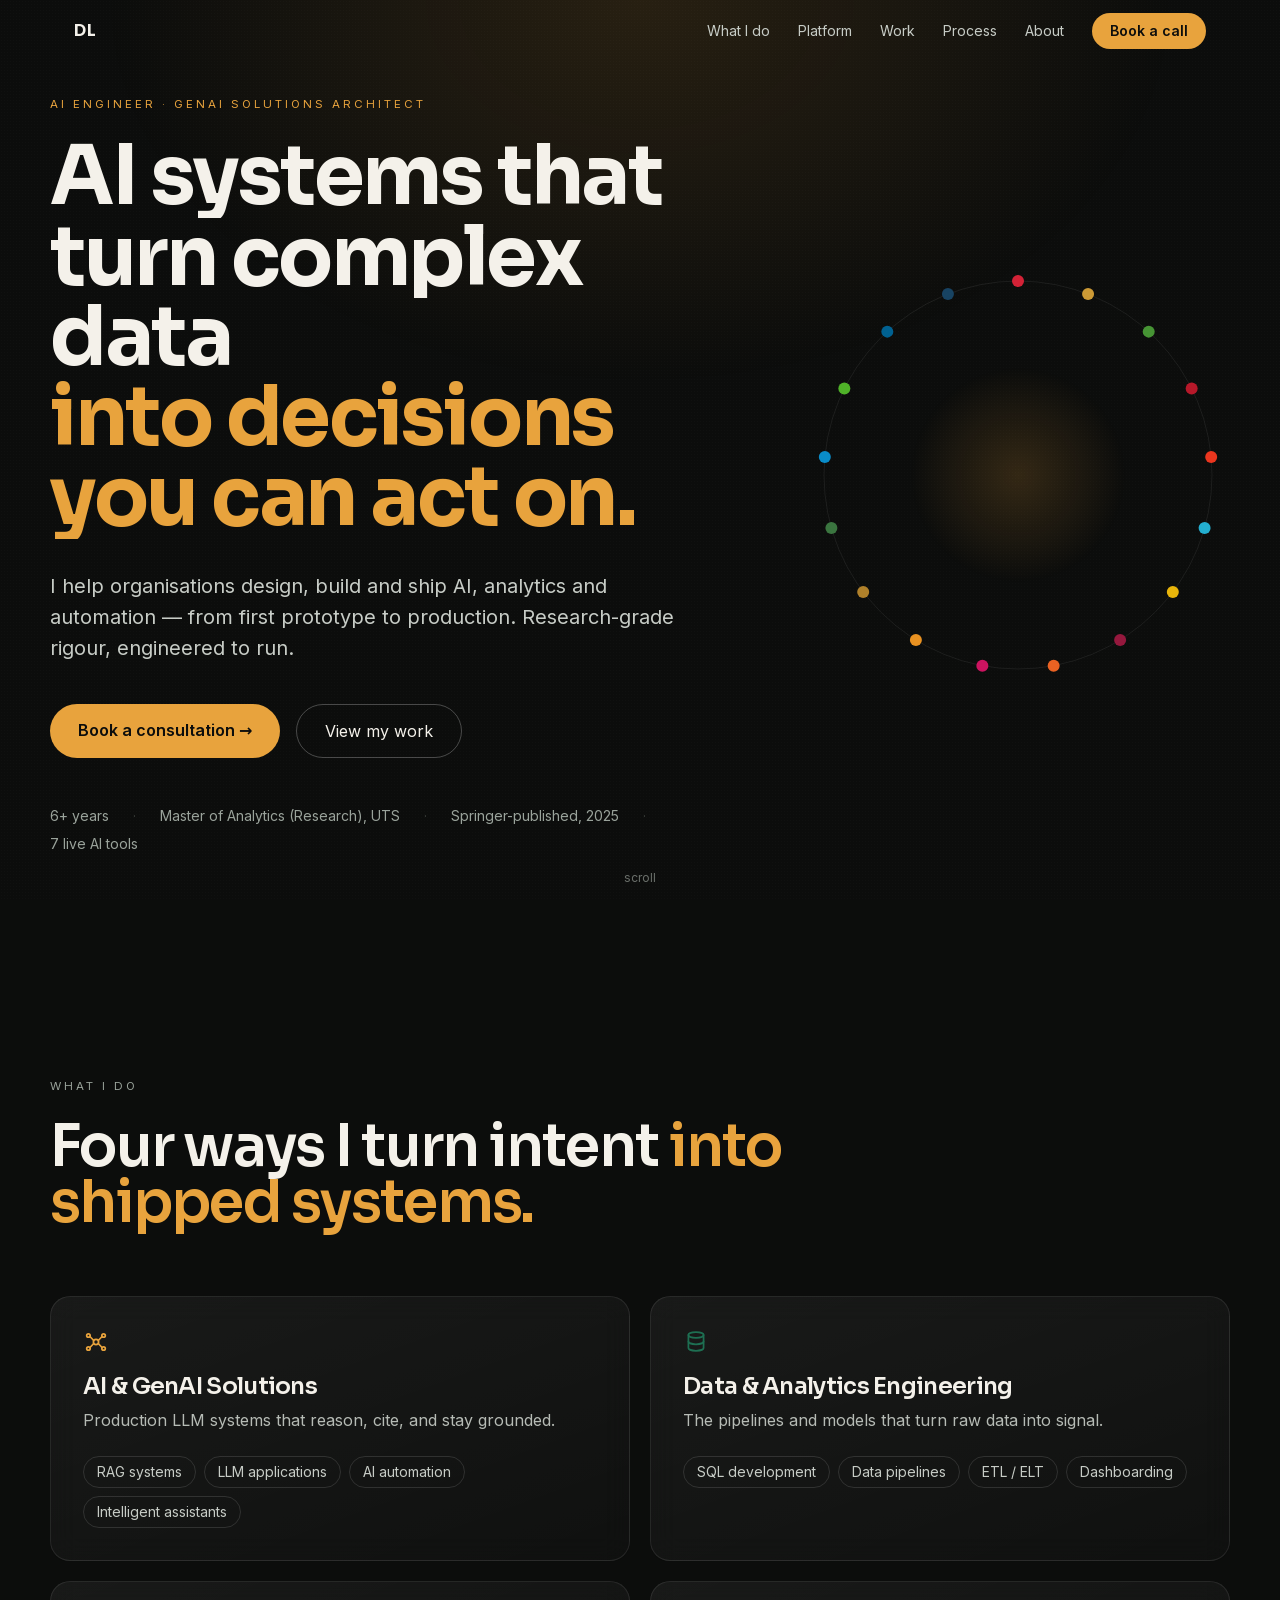
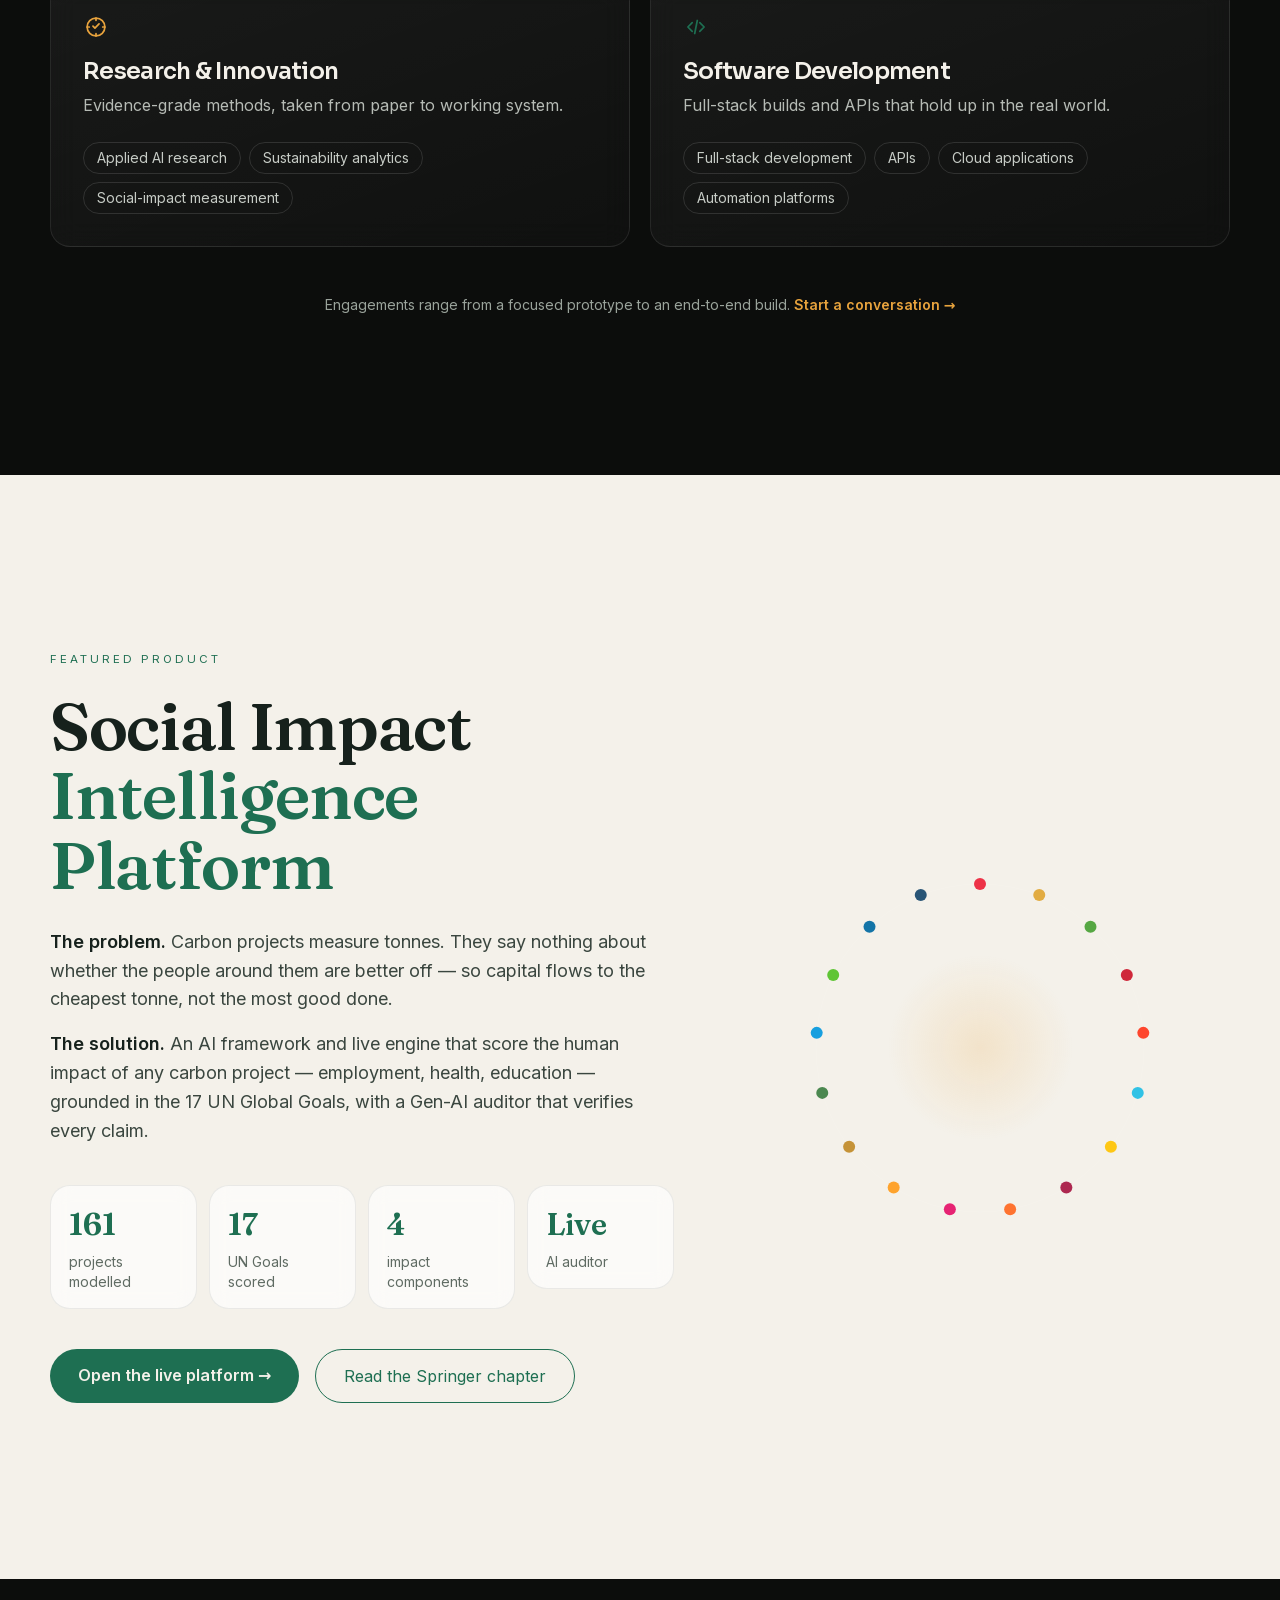
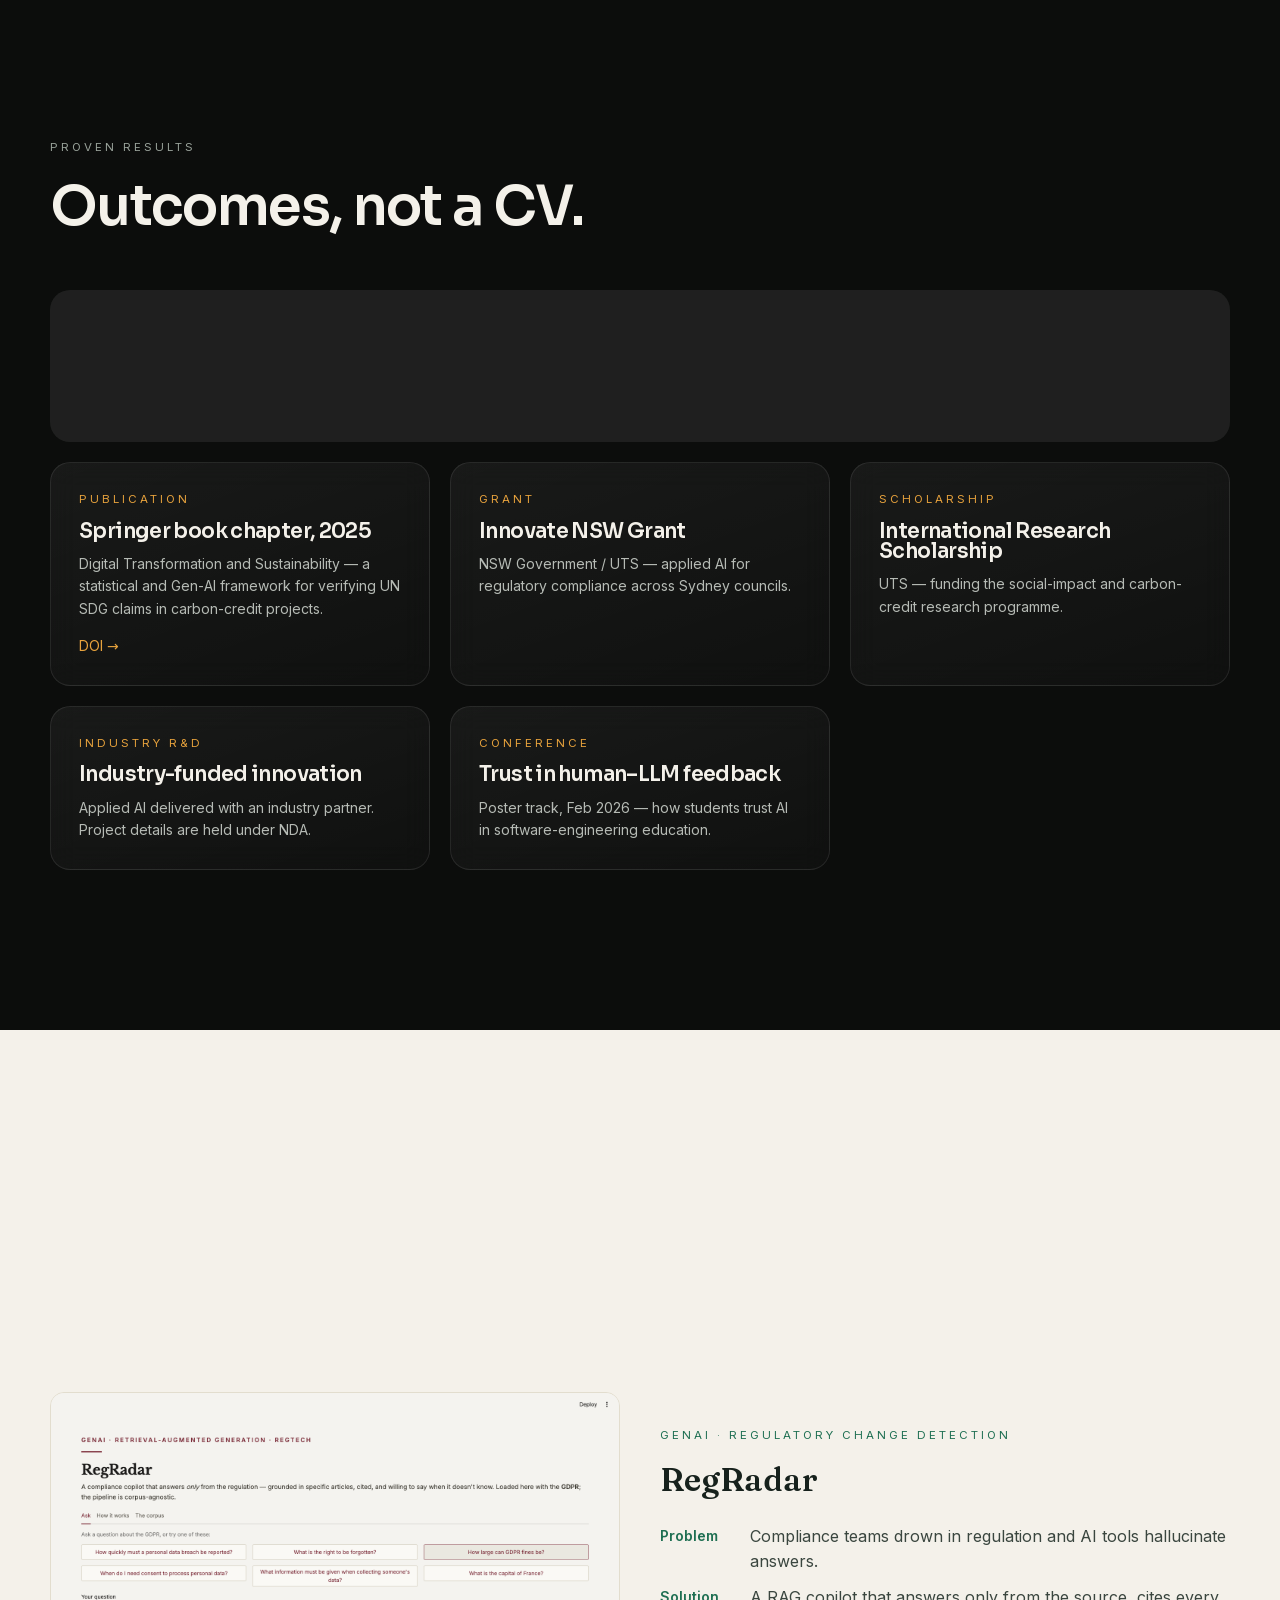
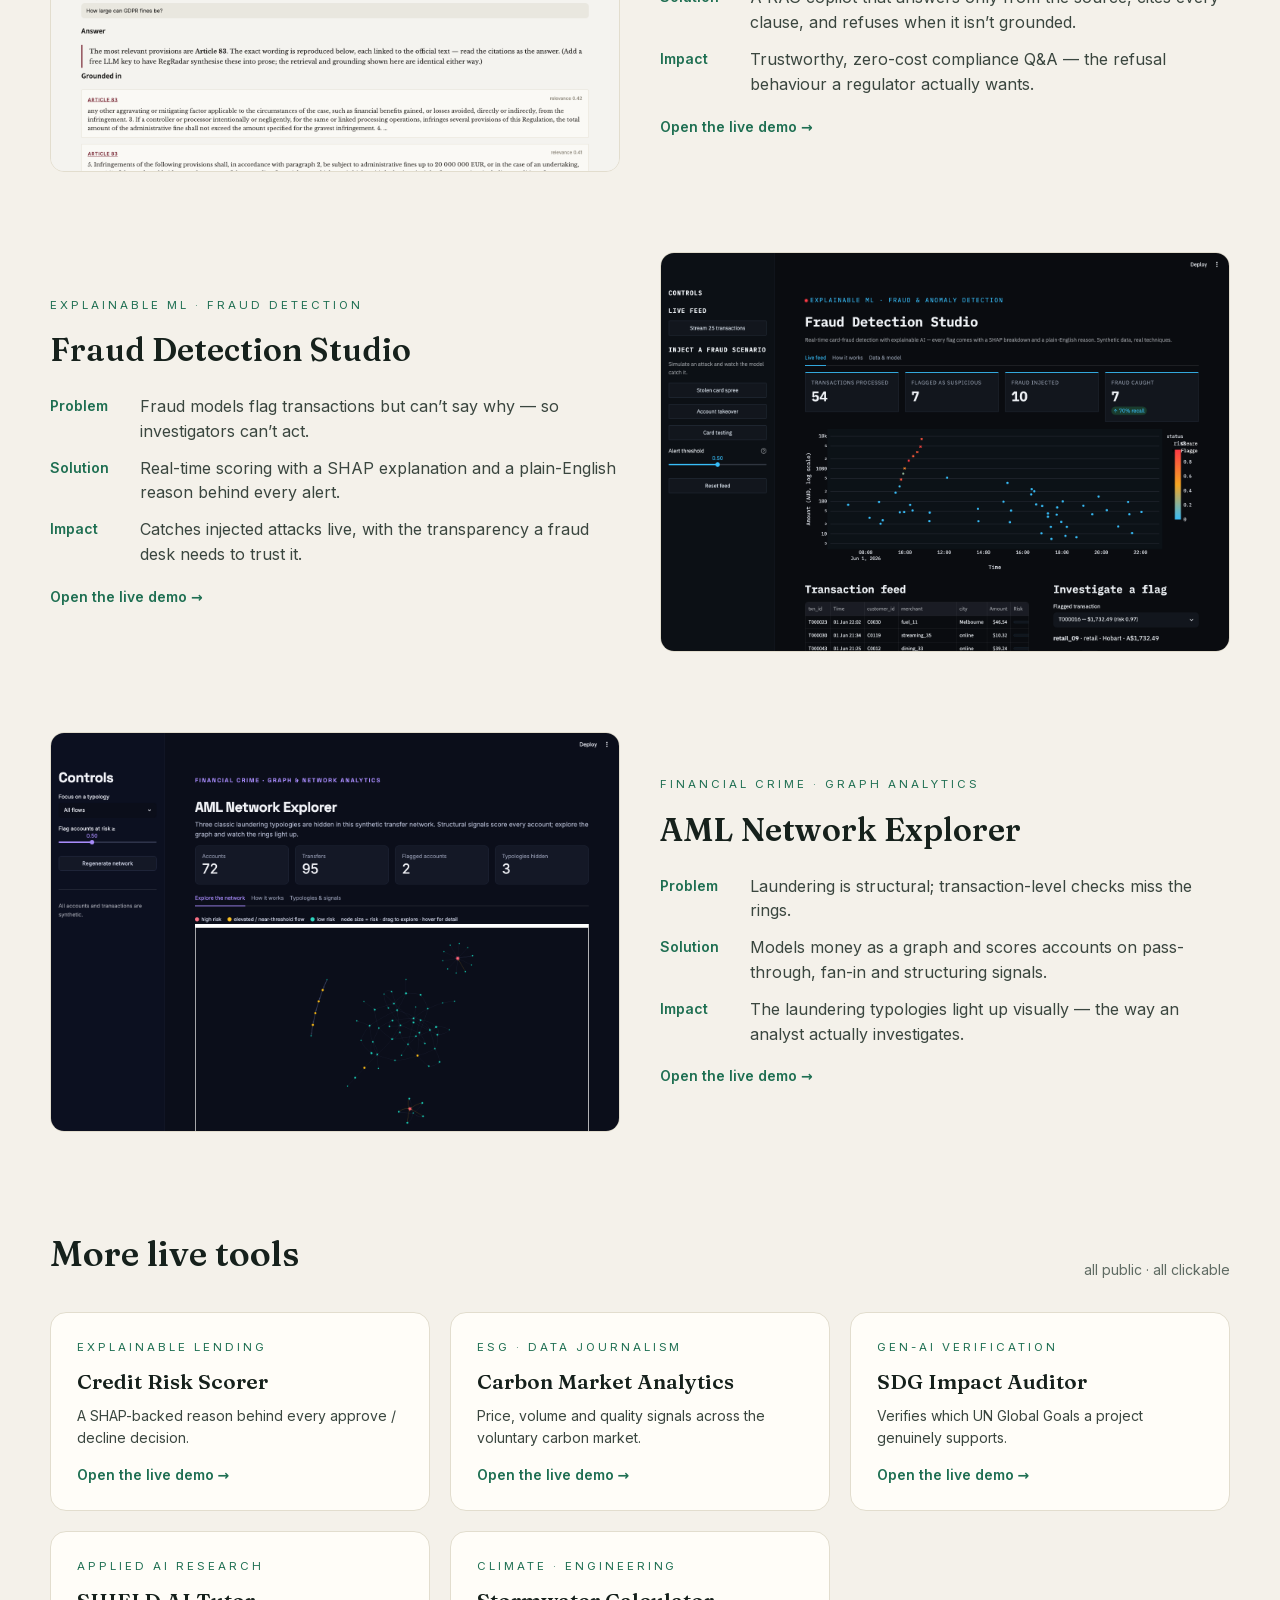
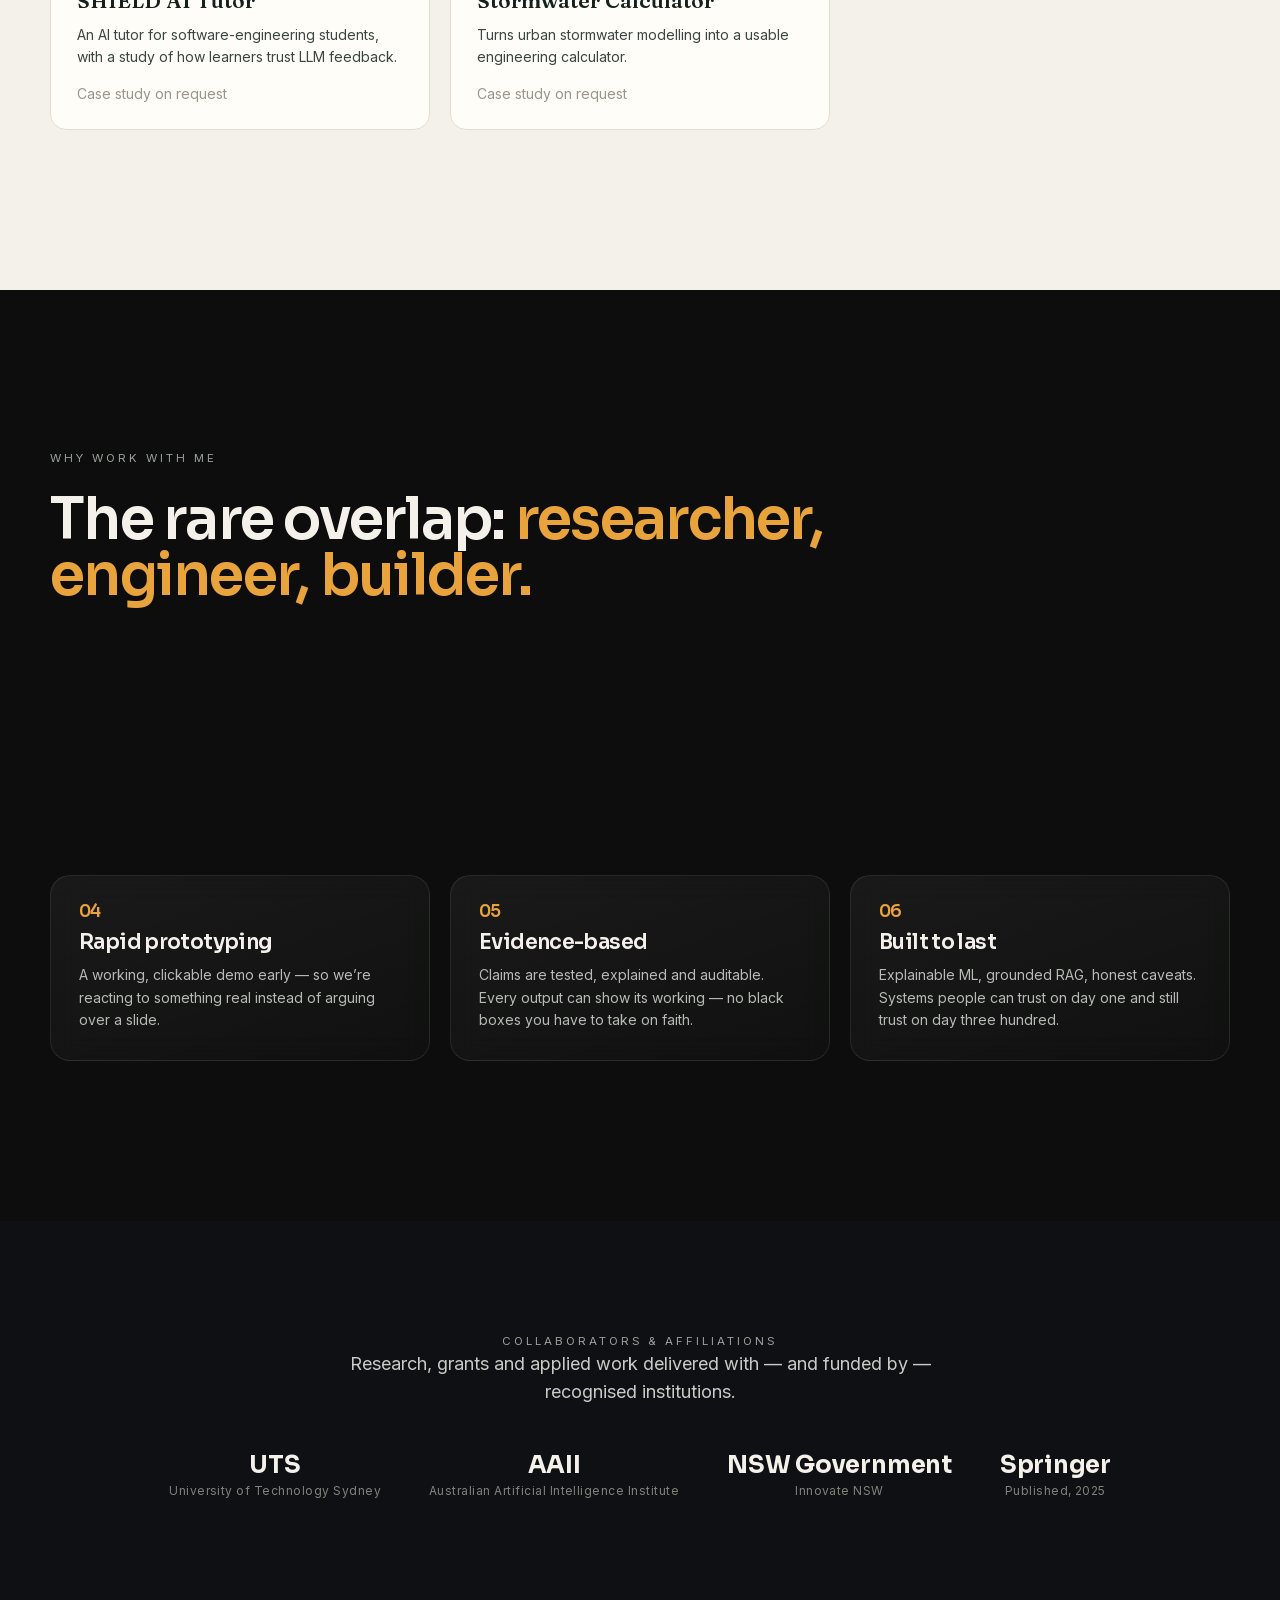
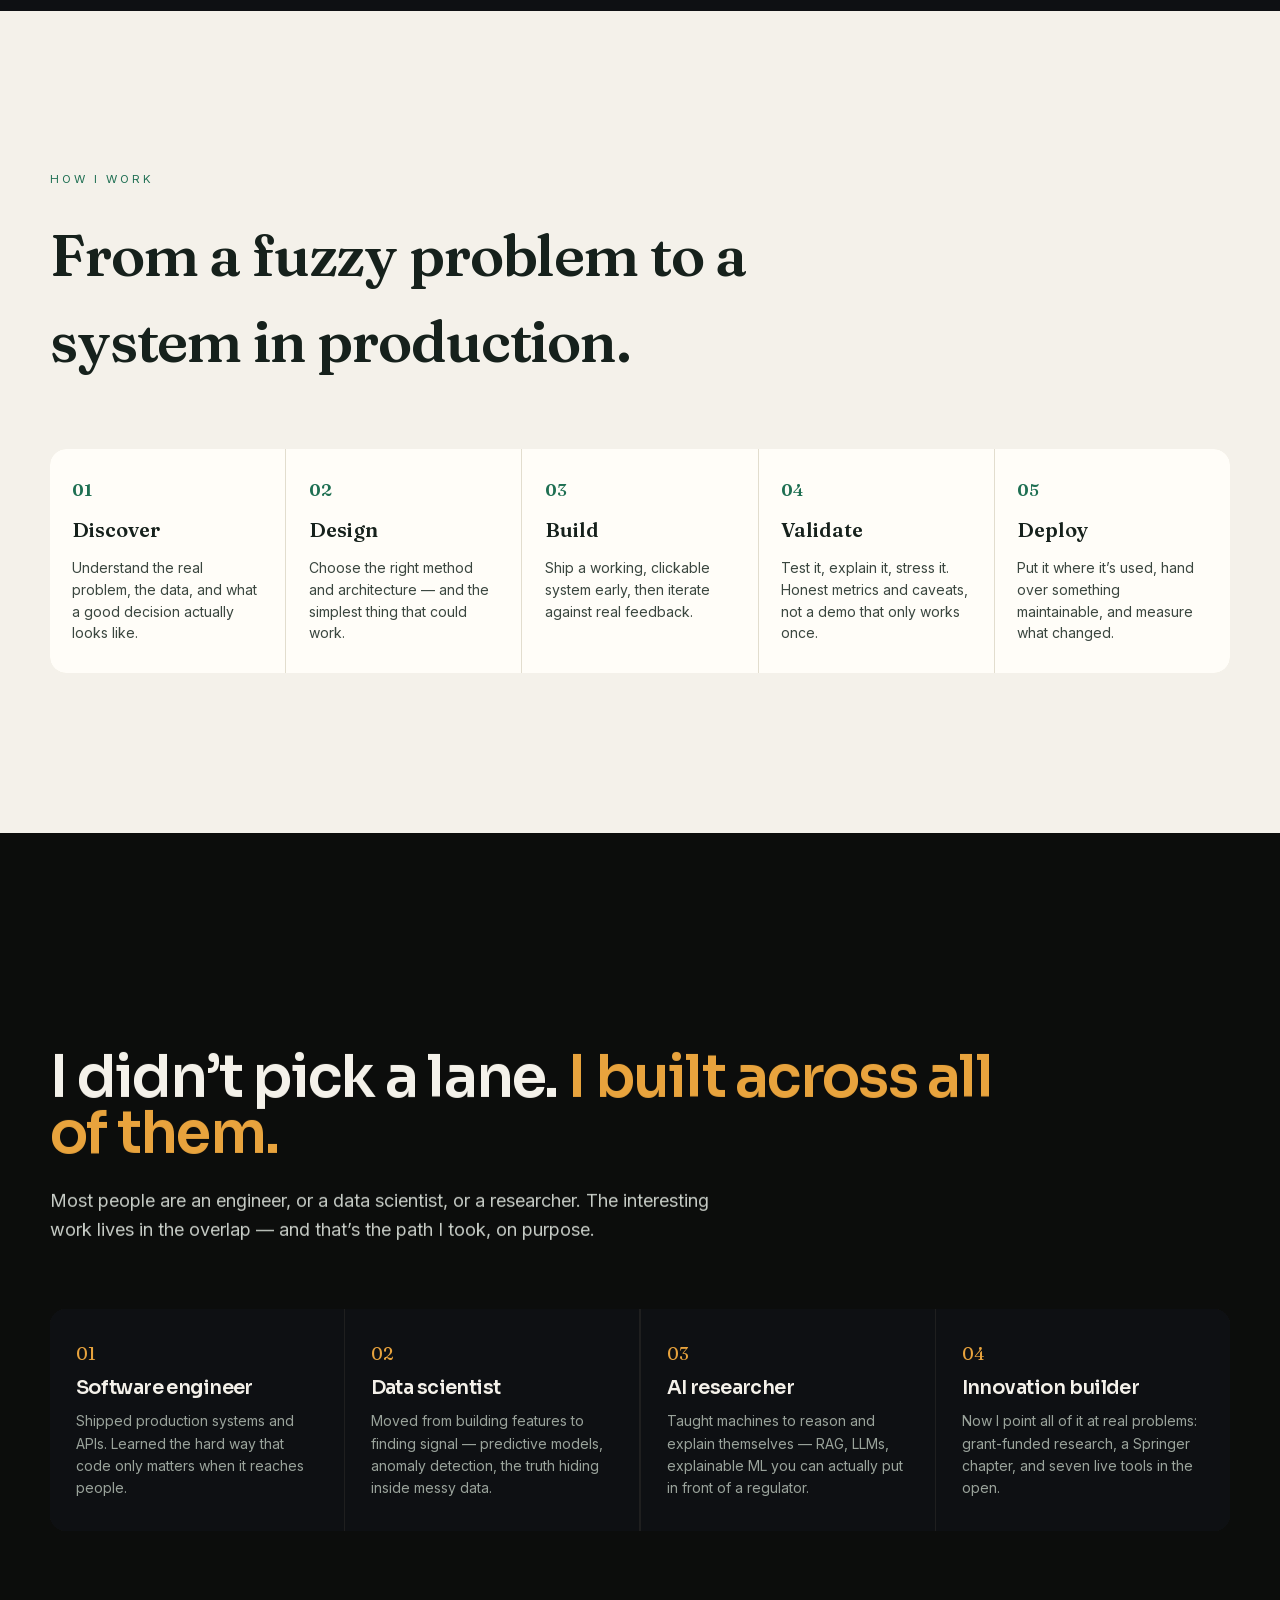
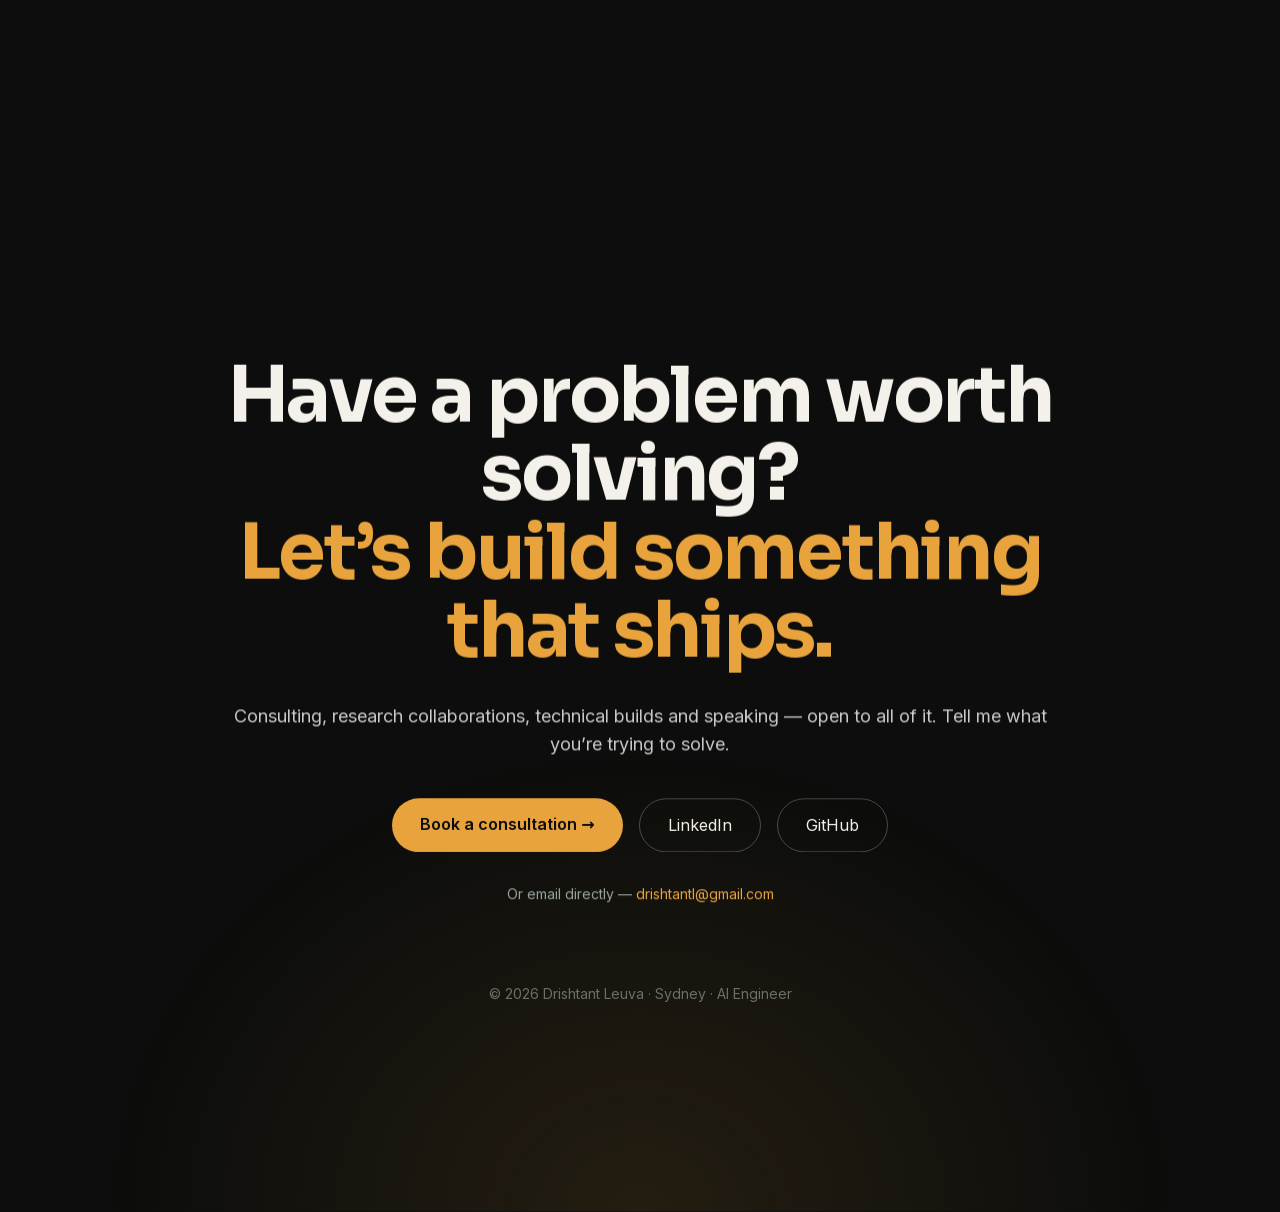
==== commit 1ce18f4c: "Reposition site as product: value-prop hero, service cards, featured platform, results, case studies" ====
--- a/index.html
+++ b/index.html
@@ -1 +1 @@
-<!DOCTYPE html><html lang="en" class="__variable_75787b __variable_37ef13 __variable_80e2a8"><head><meta charSet="utf-8"/><meta name="viewport" content="width=device-width, initial-scale=1"/><link rel="preload" href="/_next/static/media/3dc379dc9b5dec12-s.p.woff2" as="font" crossorigin="" type="font/woff2"/><link rel="preload" href="/_next/static/media/6ba5f591ae6c56f6-s.p.woff2" as="font" crossorigin="" type="font/woff2"/><link rel="preload" href="/_next/static/media/af4bf8399d1aacdf-s.p.woff2" as="font" crossorigin="" type="font/woff2"/><link rel="preload" href="/_next/static/media/e4af272ccee01ff0-s.p.woff2" as="font" crossorigin="" type="font/woff2"/><link rel="preload" as="image" href="/work/regradar.png"/><link rel="preload" as="image" href="/work/fraud-studio.png"/><link rel="preload" as="image" href="/work/aml-explorer.png"/><link rel="stylesheet" href="/_next/static/css/3dc76a78895be4ca.css" data-precedence="next"/><link rel="preload" as="script" fetchPriority="low" href="/_next/static/chunks/webpack-ff530d117532521c.js"/><script src="/_next/static/chunks/fd9d1056-ac47f7b4a1759b90.js" async=""></script><script src="/_next/static/chunks/117-7751c812976bd8c6.js" async=""></script><script src="/_next/static/chunks/main-app-8be5fbae022a778e.js" async=""></script><script src="/_next/static/chunks/699-b4d0fb786a149d32.js" async=""></script><script src="/_next/static/chunks/app/page-dec659bfd50a78ef.js" async=""></script><script src="/_next/static/chunks/app/layout-1bc5fd1bb326bc93.js" async=""></script><title>Drishtant Leuva — Measuring the human impact of climate action</title><meta name="description" content="I build AI that measures the human impact of climate action — jobs, health, education and the UN Global Goals behind every carbon project. HDR Researcher, UTS · Springer 2025 · Founder, StormTech."/><meta property="og:title" content="Drishtant Leuva — The human layer of climate"/><meta property="og:description" content="AI that measures the social impact of carbon projects, grounded in the UN Sustainable Development Goals."/><meta property="og:type" content="website"/><meta name="twitter:card" content="summary"/><meta name="twitter:title" content="Drishtant Leuva — The human layer of climate"/><meta name="twitter:description" content="AI that measures the social impact of carbon projects, grounded in the UN Sustainable Development Goals."/><meta name="next-size-adjust"/><script src="/_next/static/chunks/polyfills-42372ed130431b0a.js" noModule=""></script></head><body class="font-sans grain"><main><nav style="position:fixed;top:0;left:0;right:0;z-index:50;transition:background .4s, border-color .4s;background:transparent;backdrop-filter:none;border-bottom:1px solid transparent"><div class="mx-auto max-w-content flex items-center justify-between px-6" style="height:60px"><a href="#top" class="display" style="font-weight:700;letter-spacing:.04em">DL</a><div class="hidden md:flex items-center gap-8 text-sm" style="color:#c7ccc6"><a href="#problem" class="hover:text-ivory">The problem</a><a href="#flagship" class="hover:text-ivory">Research</a><a href="#work" class="hover:text-ivory">Work</a><a href="#about" class="hover:text-ivory">About</a><a href="#contact" style="border:1px solid rgba(255,255,255,.25);border-radius:999px;padding:7px 16px" class="hover:bg-white/10">Contact</a></div></div></nav><section id="top" class="relative min-h-screen flex items-center px-6 pt-24 pb-16"><div class="mx-auto max-w-content w-full grid lg:grid-cols-[1.25fr_0.75fr] gap-12 items-center"><div><p class="kicker" style="color:#e8a33d;opacity:0;will-change:opacity">The human layer of climate</p><h1 class="display mt-6" style="font-size:clamp(2.6rem,6.6vw,5.6rem);font-weight:700"><span class="" aria-label="The world counts carbon."><span style="display:inline-block;overflow:hidden;vertical-align:top"><span aria-hidden="true" style="display:inline-block;will-change:transform;transform:translateY(110%)">The<!-- --> </span></span><span style="display:inline-block;overflow:hidden;vertical-align:top"><span aria-hidden="true" style="display:inline-block;will-change:transform;transform:translateY(110%)">world<!-- --> </span></span><span style="display:inline-block;overflow:hidden;vertical-align:top"><span aria-hidden="true" style="display:inline-block;will-change:transform;transform:translateY(110%)">counts<!-- --> </span></span><span style="display:inline-block;overflow:hidden;vertical-align:top"><span aria-hidden="true" style="display:inline-block;will-change:transform;transform:translateY(110%)">carbon.<!-- --> </span></span></span><span class="block" style="color:#e8a33d"><span class="" aria-label="Almost no one counts the people."><span style="display:inline-block;overflow:hidden;vertical-align:top"><span aria-hidden="true" style="display:inline-block;will-change:transform;transform:translateY(110%)">Almost<!-- --> </span></span><span style="display:inline-block;overflow:hidden;vertical-align:top"><span aria-hidden="true" style="display:inline-block;will-change:transform;transform:translateY(110%)">no<!-- --> </span></span><span style="display:inline-block;overflow:hidden;vertical-align:top"><span aria-hidden="true" style="display:inline-block;will-change:transform;transform:translateY(110%)">one<!-- --> </span></span><span style="display:inline-block;overflow:hidden;vertical-align:top"><span aria-hidden="true" style="display:inline-block;will-change:transform;transform:translateY(110%)">counts<!-- --> </span></span><span style="display:inline-block;overflow:hidden;vertical-align:top"><span aria-hidden="true" style="display:inline-block;will-change:transform;transform:translateY(110%)">the<!-- --> </span></span><span style="display:inline-block;overflow:hidden;vertical-align:top"><span aria-hidden="true" style="display:inline-block;will-change:transform;transform:translateY(110%)">people.<!-- --> </span></span></span></span></h1><p class="mt-8 text-lg md:text-xl" style="color:#c7ccc6;max-width:38rem;line-height:1.55;opacity:0;will-change:opacity,transform;transform:translateY(16px)">I build AI that measures the human impact of climate action — the jobs, health, education and UN Global Goals behind every carbon project.</p><div class="mt-10 flex flex-wrap gap-4" style="opacity:0;will-change:opacity,transform;transform:translateY(16px)"><a href="#flagship" style="background:#e8a33d;color:#0c0d0c;font-weight:600" class="rounded-full px-7 py-3.5 hover:brightness-110 transition">Explore the research →</a><a href="https://drishtantleuva.github.io/social-impact-platform/" target="_blank" rel="noopener" style="border:1px solid rgba(255,255,255,.25)" class="rounded-full px-7 py-3.5 hover:bg-white/10 transition">See the live platform</a></div><div class="mt-12 flex flex-wrap gap-x-6 gap-y-2 text-sm" style="color:#9aa39b;opacity:0;will-change:opacity"><span>HDR Researcher, UTS</span><span style="color:#3a3f3a">·</span><span>Springer-published, 2025</span><span style="color:#3a3f3a">·</span><span>Founder, StormTech</span><span style="color:#3a3f3a">·</span><span>Data &amp; AI Engineer</span></div></div><div class="hidden lg:flex justify-center" style="opacity:0;will-change:opacity,transform;transform:scale(0.9)"><div style="width:420px;height:420px;position:relative" aria-hidden="true"><div style="position:absolute;inset:0;animation:sdgspin 60s linear infinite"><svg width="420" height="420" viewBox="0 0 420 420"><circle cx="210" cy="210" r="194" fill="none" stroke="rgba(255,255,255,.07)" stroke-width="1"></circle><circle cx="210" cy="16" r="6" fill="#E5243B" opacity="0.92"></circle><circle cx="280.0808832403077" cy="29.10038749555497" r="6" fill="#DDA63A" opacity="0.92"></circle><circle cx="340.6969548674321" cy="66.63227005919214" r="6" fill="#4C9F38" opacity="0.92"></circle><circle cx="383.6616785228821" cy="123.52675897935158" r="6" fill="#C5192D" opacity="0.92"></circle><circle cx="403.1724302012367" cy="192.09993826411943" r="6" fill="#FF3A21" opacity="0.92"></circle><circle cx="396.5941747755269" cy="263.0906200739841" r="6" fill="#26BDE2" opacity="0.92"></circle><circle cx="364.81534209236645" cy="326.91111945757575" r="6" fill="#FCC30B" opacity="0.92"></circle><circle cx="312.12783959820706" cy="374.9421243315451" r="6" fill="#A21942" opacity="0.92"></circle><circle cx="245.64740645641464" cy="400.69678133867694" r="6" fill="#FD6925" opacity="0.92"></circle><circle cx="174.35259354358539" cy="400.69678133867694" r="6" fill="#DD1367" opacity="0.92"></circle><circle cx="107.87216040179294" cy="374.94212433154513" r="6" fill="#FD9D24" opacity="0.92"></circle><circle cx="55.18465790763355" cy="326.91111945757575" r="6" fill="#BF8B2E" opacity="0.92"></circle><circle cx="23.40582522447312" cy="263.0906200739841" r="6" fill="#3F7E44" opacity="0.92"></circle><circle cx="16.827569798763278" cy="192.0999382641195" r="6" fill="#0A97D9" opacity="0.92"></circle><circle cx="36.33832147711786" cy="123.52675897935167" r="6" fill="#56C02B" opacity="0.92"></circle><circle cx="79.3030451325678" cy="66.63227005919222" r="6" fill="#00689D" opacity="0.92"></circle><circle cx="139.91911675969232" cy="29.10038749555497" r="6" fill="#19486A" opacity="0.92"></circle></svg></div><div style="position:absolute;inset:24%;border-radius:50%;background:radial-gradient(circle, rgba(232,163,61,.18), transparent 70%)"></div><style>@keyframes sdgspin{to{transform:rotate(360deg)}}</style></div></div></div><div class="absolute bottom-8 left-1/2 -translate-x-1/2 text-xs" style="color:#6a6f6a">scroll</div></section><section id="problem" class="px-6 py-32 md:py-44"><div class="mx-auto max-w-content"><div class="" style="opacity:0;transform:translateY(28px)"><p class="kicker" style="color:#9aa39b">The problem</p></div><div class="" style="opacity:0;transform:translateY(28px)"><h2 class="display mt-6" style="font-size:clamp(2.2rem,5vw,4rem);font-weight:600">Carbon is counted in gigatonnes.<br/><span style="color:#6a6f6a">People are counted in</span> <span style="color:#e8a33d">nothing.</span></h2></div><div class="grid md:grid-cols-2 gap-6 mt-16"><div class="" style="opacity:0;transform:translateY(28px)"><div style="border:1px solid rgba(255,255,255,.1);border-radius:18px;padding:2.4rem"><div class="display" style="font-size:clamp(3rem,7vw,5rem);font-weight:700"><span>0.0<!-- --> Gt</span></div><p class="mt-3" style="color:#c7ccc6">CO₂ traded in the voluntary market — measured, priced, audited to the tonne.</p></div></div><div class="" style="opacity:0;transform:translateY(28px)"><div style="border:1px solid rgba(232,163,61,.35);border-radius:18px;padding:2.4rem;background:rgba(232,163,61,.05)"><div class="display" style="font-size:clamp(3rem,7vw,5rem);font-weight:700;color:#e8a33d">?</div><p class="mt-3" style="color:#e9dcc4">The jobs, schools, clinics and clean cookstoves those projects create — almost never measured.</p></div></div></div><div class="" style="opacity:0;transform:translateY(28px)"><p class="mt-16 font-serif italic measure-none" style="font-size:clamp(1.3rem,2.4vw,1.9rem);color:#dfe2dc;max-width:46rem;line-height:1.4">A tonne avoided in Kenya and a tonne avoided in Norway are priced the same. The lives they change are not — so capital flows to the cheapest tonne, not the greatest good.</p></div></div></section><section id="flagship" class="px-6 py-32 md:py-44" style="background:#f4f1ea;color:#16211c"><div class="mx-auto max-w-content"><div class="" style="opacity:0;transform:translateY(28px)"><p class="kicker" style="color:#1e6f52">Flagship research → live system</p></div><div class="grid lg:grid-cols-[1fr_0.8fr] gap-14 items-center mt-6"><div><div class="" style="opacity:0;transform:translateY(28px)"><h2 class="font-serif" style="font-size:clamp(2.6rem,6vw,5rem);font-weight:600;line-height:1;letter-spacing:-0.02em">Beyond the tonne.</h2></div><div class="" style="opacity:0;transform:translateY(28px)"><p class="mt-6 text-lg md:text-xl" style="color:#3a463f;max-width:40rem;line-height:1.6">A framework and an AI engine that score the social impact of any carbon project, grounded in the 17 UN Sustainable Development Goals — turning &quot;trust us, it helps the community&quot; into something you can measure, explain and verify.</p></div><div class="grid grid-cols-2 sm:grid-cols-4 gap-3 mt-10"><div class="" style="opacity:0;transform:translateY(28px)"><div style="background:#fffdf8;border:1px solid #e2ddce;border-radius:12px;padding:1rem 1.1rem"><div class="font-serif" style="font-size:1.9rem;font-weight:600;color:#1e6f52">161</div><div class="text-sm mt-1" style="color:#5f6b63">projects modelled</div></div></div><div class="" style="opacity:0;transform:translateY(28px)"><div style="background:#fffdf8;border:1px solid #e2ddce;border-radius:12px;padding:1rem 1.1rem"><div class="font-serif" style="font-size:1.9rem;font-weight:600;color:#1e6f52">17</div><div class="text-sm mt-1" style="color:#5f6b63">UN Goals scored</div></div></div><div class="" style="opacity:0;transform:translateY(28px)"><div style="background:#fffdf8;border:1px solid #e2ddce;border-radius:12px;padding:1rem 1.1rem"><div class="font-serif" style="font-size:1.9rem;font-weight:600;color:#1e6f52">4</div><div class="text-sm mt-1" style="color:#5f6b63">impact components</div></div></div><div class="" style="opacity:0;transform:translateY(28px)"><div style="background:#fffdf8;border:1px solid #e2ddce;border-radius:12px;padding:1rem 1.1rem"><div class="font-serif" style="font-size:1.9rem;font-weight:600;color:#1e6f52">Live</div><div class="text-sm mt-1" style="color:#5f6b63">AI auditor</div></div></div></div><div class="" style="opacity:0;transform:translateY(28px)"><div class="mt-10 flex flex-wrap gap-4"><a href="https://drishtantleuva.github.io/social-impact-platform/" target="_blank" rel="noopener" style="background:#1e6f52;color:#f4f1ea;font-weight:600" class="rounded-full px-7 py-3.5 hover:brightness-110 transition">Open the live platform →</a><a href="https://doi.org/10.1007/978-3-031-91278-8" target="_blank" rel="noopener" style="border:1px solid #1e6f52;color:#1e6f52" class="rounded-full px-7 py-3.5 hover:bg-[#1e6f52]/5 transition">Read the Springer chapter</a></div></div></div><div class="flex justify-center" style="opacity:0;transform:translateY(28px)"><div style="filter:saturate(1.05)"><div style="width:360px;height:360px;position:relative" aria-hidden="true"><div style="position:absolute;inset:0;animation:sdgspin 60s linear infinite"><svg width="360" height="360" viewBox="0 0 360 360"><circle cx="180" cy="180" r="164" fill="none" stroke="rgba(255,255,255,.07)" stroke-width="1"></circle><circle cx="180" cy="16" r="6" fill="#E5243B" opacity="0.92"></circle><circle cx="239.2436332546931" cy="27.074554377685644" r="6" fill="#DDA63A" opacity="0.92"></circle><circle cx="290.48608555803537" cy="58.80253757581191" r="6" fill="#4C9F38" opacity="0.92"></circle><circle cx="326.80677978223025" cy="106.89890965264773" r="6" fill="#C5192D" opacity="0.92"></circle><circle cx="343.30040491238566" cy="164.86798904801847" r="6" fill="#FF3A21" opacity="0.92"></circle><circle cx="337.7394054803423" cy="224.8807303718216" r="6" fill="#26BDE2" opacity="0.92"></circle><circle cx="310.8748252739593" cy="278.83208036619806" r="6" fill="#FCC30B" opacity="0.92"></circle><circle cx="266.3348747118864" cy="319.4356102596567" r="6" fill="#A21942" opacity="0.92"></circle><circle cx="210.13492092191754" cy="341.2075883481599" r="6" fill="#FD6925" opacity="0.92"></circle><circle cx="149.8650790780825" cy="341.2075883481599" r="6" fill="#DD1367" opacity="0.92"></circle><circle cx="93.66512528811363" cy="319.43561025965676" r="6" fill="#FD9D24" opacity="0.92"></circle><circle cx="49.12517472604071" cy="278.83208036619806" r="6" fill="#BF8B2E" opacity="0.92"></circle><circle cx="22.260594519657673" cy="224.8807303718216" r="6" fill="#3F7E44" opacity="0.92"></circle><circle cx="16.69959508761434" cy="164.86798904801853" r="6" fill="#0A97D9" opacity="0.92"></circle><circle cx="33.19322021776975" cy="106.8989096526478" r="6" fill="#56C02B" opacity="0.92"></circle><circle cx="69.51391444196453" cy="58.80253757581198" r="6" fill="#00689D" opacity="0.92"></circle><circle cx="120.7563667453069" cy="27.074554377685644" r="6" fill="#19486A" opacity="0.92"></circle></svg></div><div style="position:absolute;inset:24%;border-radius:50%;background:radial-gradient(circle, rgba(232,163,61,.18), transparent 70%)"></div><style>@keyframes sdgspin{to{transform:rotate(360deg)}}</style></div></div></div></div></div></section><section class="px-6 py-32 md:py-40"><div class="mx-auto max-w-content"><div class="" style="opacity:0;transform:translateY(28px)"><p class="kicker" style="color:#9aa39b">Proof</p></div><div class="" style="opacity:0;transform:translateY(28px)"><h2 class="display mt-6" style="font-size:clamp(2rem,4.4vw,3.4rem);font-weight:600">Research that holds up.</h2></div><div class="grid sm:grid-cols-2 gap-5 mt-14"><div class="" style="opacity:0;transform:translateY(28px)"><div style="border:1px solid rgba(255,255,255,.1);border-radius:16px;padding:2rem;height:100%" class="hover:border-white/25 transition"><p class="kicker" style="color:#e8a33d">Publication</p><h3 class="display mt-3" style="font-size:1.5rem;font-weight:600">Springer book chapter, 2025</h3><p class="mt-3" style="color:#b6bbb5;line-height:1.6">Digital Transformation and Sustainability — a statistical and GenAI framework for verifying UN SDG claims in carbon-credit projects.</p><a href="https://doi.org/10.1007/978-3-031-91278-8" target="_blank" rel="noopener" class="inline-block mt-4 text-sm" style="color:#e8a33d">DOI<!-- --> →</a></div></div><div class="" style="opacity:0;transform:translateY(28px)"><div style="border:1px solid rgba(255,255,255,.1);border-radius:16px;padding:2rem;height:100%" class="hover:border-white/25 transition"><p class="kicker" style="color:#e8a33d">Conference</p><h3 class="display mt-3" style="font-size:1.5rem;font-weight:600">Trust in human–LLM feedback</h3><p class="mt-3" style="color:#b6bbb5;line-height:1.6">Poster track, Feb 2026 — studying how students trust AI in software-engineering education.</p></div></div><div class="" style="opacity:0;transform:translateY(28px)"><div style="border:1px solid rgba(255,255,255,.1);border-radius:16px;padding:2rem;height:100%" class="hover:border-white/25 transition"><p class="kicker" style="color:#e8a33d">Award</p><h3 class="display mt-3" style="font-size:1.5rem;font-weight:600">International Research Scholarship</h3><p class="mt-3" style="color:#b6bbb5;line-height:1.6">UTS — funding the social-impact and carbon-credit research programme.</p></div></div><div class="" style="opacity:0;transform:translateY(28px)"><div style="border:1px solid rgba(255,255,255,.1);border-radius:16px;padding:2rem;height:100%" class="hover:border-white/25 transition"><p class="kicker" style="color:#e8a33d">Grant</p><h3 class="display mt-3" style="font-size:1.5rem;font-weight:600">Innovate NSW Grant</h3><p class="mt-3" style="color:#b6bbb5;line-height:1.6">NSW Government / UTS — AI for regulatory compliance across Sydney councils.</p></div></div></div></div></section><section id="work" class="px-6 py-32 md:py-40" style="background:#f4f1ea;color:#16211c"><div class="mx-auto max-w-content"><div class="" style="opacity:0;transform:translateY(28px)"><p class="kicker" style="color:#1e6f52">Range</p></div><div class="" style="opacity:0;transform:translateY(28px)"><h2 class="font-serif mt-6" style="font-size:clamp(2.2rem,5vw,4rem);font-weight:600;letter-spacing:-0.02em">The same rigour, other hard problems.</h2></div><div class="mt-16 space-y-20"><div class="grid lg:grid-cols-2 gap-10 items-center "><div class="lg:[direction:ltr]" style="opacity:0;transform:translateY(28px)"><a href="https://drishtant-regradar.streamlit.app" target="_blank" rel="noopener"><img src="/work/regradar.png" alt="RegRadar" style="width:100%;border-radius:14px;border:1px solid #e2ddce" class="hover:scale-[1.015] transition"/></a></div><div class="lg:[direction:ltr]" style="opacity:0;transform:translateY(28px)"><p class="kicker" style="color:#1e6f52">GenAI · Retrieval-augmented generation</p><h3 class="font-serif mt-3" style="font-size:2rem;font-weight:600">RegRadar</h3><dl class="mt-5 space-y-3"><div class="flex gap-3"><dt style="color:#1e6f52;font-weight:600;min-width:78px" class="text-sm pt-0.5">Problem</dt><dd style="color:#3a463f;line-height:1.55">Compliance teams drown in regulation and AI tools hallucinate answers.</dd></div><div class="flex gap-3"><dt style="color:#1e6f52;font-weight:600;min-width:78px" class="text-sm pt-0.5">Solution</dt><dd style="color:#3a463f;line-height:1.55">A RAG copilot that answers only from the source, cites every clause, and refuses when it isn’t grounded.</dd></div><div class="flex gap-3"><dt style="color:#1e6f52;font-weight:600;min-width:78px" class="text-sm pt-0.5">Impact</dt><dd style="color:#3a463f;line-height:1.55">Trustworthy, zero-cost compliance Q&amp;A — the refusal behaviour a regulator actually wants.</dd></div></dl><a href="https://drishtant-regradar.streamlit.app" target="_blank" rel="noopener" class="inline-block mt-5 text-sm" style="color:#1e6f52;font-weight:600">Open the live demo →</a></div></div><div class="grid lg:grid-cols-2 gap-10 items-center lg:[direction:rtl]"><div class="lg:[direction:ltr]" style="opacity:0;transform:translateY(28px)"><a href="https://drishtant-fraud-studio.streamlit.app" target="_blank" rel="noopener"><img src="/work/fraud-studio.png" alt="Fraud Detection Studio" style="width:100%;border-radius:14px;border:1px solid #e2ddce" class="hover:scale-[1.015] transition"/></a></div><div class="lg:[direction:ltr]" style="opacity:0;transform:translateY(28px)"><p class="kicker" style="color:#1e6f52">Explainable ML · Fraud detection</p><h3 class="font-serif mt-3" style="font-size:2rem;font-weight:600">Fraud Detection Studio</h3><dl class="mt-5 space-y-3"><div class="flex gap-3"><dt style="color:#1e6f52;font-weight:600;min-width:78px" class="text-sm pt-0.5">Problem</dt><dd style="color:#3a463f;line-height:1.55">Fraud models flag transactions but can’t say why — so investigators can’t act.</dd></div><div class="flex gap-3"><dt style="color:#1e6f52;font-weight:600;min-width:78px" class="text-sm pt-0.5">Solution</dt><dd style="color:#3a463f;line-height:1.55">Real-time scoring with a SHAP explanation and a plain-English reason behind every alert.</dd></div><div class="flex gap-3"><dt style="color:#1e6f52;font-weight:600;min-width:78px" class="text-sm pt-0.5">Impact</dt><dd style="color:#3a463f;line-height:1.55">Catches injected attacks live, with the transparency a fraud desk needs to trust it.</dd></div></dl><a href="https://drishtant-fraud-studio.streamlit.app" target="_blank" rel="noopener" class="inline-block mt-5 text-sm" style="color:#1e6f52;font-weight:600">Open the live demo →</a></div></div><div class="grid lg:grid-cols-2 gap-10 items-center "><div class="lg:[direction:ltr]" style="opacity:0;transform:translateY(28px)"><a href="https://drishtant-aml-explorer.streamlit.app" target="_blank" rel="noopener"><img src="/work/aml-explorer.png" alt="AML Network Explorer" style="width:100%;border-radius:14px;border:1px solid #e2ddce" class="hover:scale-[1.015] transition"/></a></div><div class="lg:[direction:ltr]" style="opacity:0;transform:translateY(28px)"><p class="kicker" style="color:#1e6f52">Financial crime · Graph analytics</p><h3 class="font-serif mt-3" style="font-size:2rem;font-weight:600">AML Network Explorer</h3><dl class="mt-5 space-y-3"><div class="flex gap-3"><dt style="color:#1e6f52;font-weight:600;min-width:78px" class="text-sm pt-0.5">Problem</dt><dd style="color:#3a463f;line-height:1.55">Laundering is structural; transaction-level checks miss the rings.</dd></div><div class="flex gap-3"><dt style="color:#1e6f52;font-weight:600;min-width:78px" class="text-sm pt-0.5">Solution</dt><dd style="color:#3a463f;line-height:1.55">Models money as a graph and scores accounts on pass-through, fan-in and structuring signals.</dd></div><div class="flex gap-3"><dt style="color:#1e6f52;font-weight:600;min-width:78px" class="text-sm pt-0.5">Impact</dt><dd style="color:#3a463f;line-height:1.55">The laundering typologies light up visually — the way an analyst actually investigates.</dd></div></dl><a href="https://drishtant-aml-explorer.streamlit.app" target="_blank" rel="noopener" class="inline-block mt-5 text-sm" style="color:#1e6f52;font-weight:600">Open the live demo →</a></div></div></div></div></section><section id="about" class="px-6 py-32 md:py-44"><div class="mx-auto max-w-content"><div class="" style="opacity:0;transform:translateY(28px)"><p class="kicker" style="color:#9aa39b">The arc</p></div><div class="" style="opacity:0;transform:translateY(28px)"><h2 class="display mt-6 measure" style="font-size:clamp(2rem,4.6vw,3.6rem);font-weight:600">I didn’t arrive at climate. <span style="color:#e8a33d">I built toward it.</span></h2></div><div class="mt-16 grid md:grid-cols-4 gap-px" style="background:rgba(255,255,255,.08);border-radius:16px;overflow:hidden"><div class="" style="opacity:0;transform:translateY(28px)"><div style="background:#0c0d0c;padding:2rem 1.6rem;height:100%"><div class="font-serif" style="color:#e8a33d;font-size:1.1rem">01</div><h3 class="display mt-3" style="font-size:1.2rem;font-weight:600">Software engineering</h3><p class="mt-3 text-sm" style="color:#9aa39b;line-height:1.6">Shipped production systems and APIs. Learned that code only matters when it reaches people.</p></div></div><div class="" style="opacity:0;transform:translateY(28px)"><div style="background:#0c0d0c;padding:2rem 1.6rem;height:100%"><div class="font-serif" style="color:#e8a33d;font-size:1.1rem">02</div><h3 class="display mt-3" style="font-size:1.2rem;font-weight:600">Data science</h3><p class="mt-3 text-sm" style="color:#9aa39b;line-height:1.6">Moved from building features to finding signal — predictive models, anomaly detection, the truth inside messy data.</p></div></div><div class="" style="opacity:0;transform:translateY(28px)"><div style="background:#0c0d0c;padding:2rem 1.6rem;height:100%"><div class="font-serif" style="color:#e8a33d;font-size:1.1rem">03</div><h3 class="display mt-3" style="font-size:1.2rem;font-weight:600">AI research</h3><p class="mt-3 text-sm" style="color:#9aa39b;line-height:1.6">Taught machines to reason and explain themselves — RAG, LLMs, explainable ML you can actually trust.</p></div></div><div class="" style="opacity:0;transform:translateY(28px)"><div style="background:#0c0d0c;padding:2rem 1.6rem;height:100%"><div class="font-serif" style="color:#e8a33d;font-size:1.1rem">04</div><h3 class="display mt-3" style="font-size:1.2rem;font-weight:600">Climate impact</h3><p class="mt-3 text-sm" style="color:#9aa39b;line-height:1.6">Pointed all of it at one question: does climate action actually reach people? That became my thesis, and StormTech.</p></div></div></div></div></section><section id="contact" class="px-6 py-40 md:py-52 text-center"><div class="mx-auto" style="max-width:52rem"><div class="" style="opacity:0;transform:translateY(28px)"><h2 class="display" style="font-size:clamp(2.4rem,6vw,5rem);font-weight:700;line-height:1.02">Climate needs more than fewer tonnes.<br/><span style="color:#e8a33d">It needs proof that people are better off.</span></h2></div><div class="" style="opacity:0;transform:translateY(28px)"><p class="mt-8 text-lg" style="color:#c7ccc6">Researching it, building it, and open to the people who want to take it further.</p></div><div class="" style="opacity:0;transform:translateY(28px)"><div class="mt-10 flex flex-wrap gap-4 justify-center"><a href="mailto:drishtantl@gmail.com" style="background:#e8a33d;color:#0c0d0c;font-weight:600" class="rounded-full px-7 py-3.5 hover:brightness-110 transition">drishtantl@gmail.com</a><a href="https://www.linkedin.com/in/drishtant-leuva/" target="_blank" rel="noopener" style="border:1px solid rgba(255,255,255,.25)" class="rounded-full px-7 py-3.5 hover:bg-white/10 transition">LinkedIn</a><a href="https://github.com/drishtantleuva" target="_blank" rel="noopener" style="border:1px solid rgba(255,255,255,.25)" class="rounded-full px-7 py-3.5 hover:bg-white/10 transition">GitHub</a></div></div><p class="mt-20 text-sm" style="color:#6a6f6a">© 2026 Drishtant Leuva · Sydney · HDR Researcher, UTS · Founder, StormTech</p></div></section></main><script src="/_next/static/chunks/webpack-ff530d117532521c.js" async=""></script><script>(self.__next_f=self.__next_f||[]).push([0]);self.__next_f.push([2,null])</script><script>self.__next_f.push([1,"1:HL[\"/_next/static/media/3dc379dc9b5dec12-s.p.woff2\",\"font\",{\"crossOrigin\":\"\",\"type\":\"font/woff2\"}]\n2:HL[\"/_next/static/media/6ba5f591ae6c56f6-s.p.woff2\",\"font\",{\"crossOrigin\":\"\",\"type\":\"font/woff2\"}]\n3:HL[\"/_next/static/media/af4bf8399d1aacdf-s.p.woff2\",\"font\",{\"crossOrigin\":\"\",\"type\":\"font/woff2\"}]\n4:HL[\"/_next/static/media/e4af272ccee01ff0-s.p.woff2\",\"font\",{\"crossOrigin\":\"\",\"type\":\"font/woff2\"}]\n5:HL[\"/_next/static/css/3dc76a78895be4ca.css\",\"style\"]\n"])</script><script>self.__next_f.push([1,"6:I[2846,[],\"\"]\n8:I[7205,[\"699\",\"static/chunks/699-b4d0fb786a149d32.js\",\"931\",\"static/chunks/app/page-dec659bfd50a78ef.js\"],\"default\"]\n9:I[6840,[\"699\",\"static/chunks/699-b4d0fb786a149d32.js\",\"931\",\"static/chunks/app/page-dec659bfd50a78ef.js\"],\"default\"]\na:I[9124,[\"699\",\"static/chunks/699-b4d0fb786a149d32.js\",\"931\",\"static/chunks/app/page-dec659bfd50a78ef.js\"],\"default\"]\nb:I[3331,[\"699\",\"static/chunks/699-b4d0fb786a149d32.js\",\"931\",\"static/chunks/app/page-dec659bfd50a78ef.js\"],\"default\"]\nc:I[1138,[\"699\",\"static/chunks/699-b4d0fb786a149d32.js\",\"931\",\"static/chunks/app/page-dec659bfd50a78ef.js\"],\"default\"]\nd:I[7332,[\"699\",\"static/chunks/699-b4d0fb786a149d32.js\",\"931\",\"static/chunks/app/page-dec659bfd50a78ef.js\"],\"default\"]\ne:I[466,[\"699\",\"static/chunks/699-b4d0fb786a149d32.js\",\"931\",\"static/chunks/app/page-dec659bfd50a78ef.js\"],\"default\"]\nf:I[8109,[\"699\",\"static/chunks/699-b4d0fb786a149d32.js\",\"931\",\"static/chunks/app/page-dec659bfd50a78ef.js\"],\"default\"]\n10:I[1479,[\"185\",\"static/chunks/app/layout-1bc5fd1bb326bc93.js\"],\"default\"]\n11:I[4707,[],\"\"]\n12:I[6423,[],\"\"]\n14:I[1060,[],\"\"]\n15:[]\n"])</script><script>self.__next_f.push([1,"0:[\"$\",\"$L6\",null,{\"buildId\":\"L3rG2CkO-lTELz7PeoOpM\",\"assetPrefix\":\"\",\"urlParts\":[\"\",\"\"],\"initialTree\":[\"\",{\"children\":[\"__PAGE__\",{}]},\"$undefined\",\"$undefined\",true],\"initialSeedData\":[\"\",{\"children\":[\"__PAGE__\",{},[[\"$L7\",[\"$\",\"main\",null,{\"children\":[[\"$\",\"$L8\",null,{}],[\"$\",\"$L9\",null,{}],[\"$\",\"$La\",null,{}],[\"$\",\"$Lb\",null,{}],[\"$\",\"$Lc\",null,{}],[\"$\",\"$Ld\",null,{}],[\"$\",\"$Le\",null,{}],[\"$\",\"$Lf\",null,{}]]}],null],null],null]},[[[[\"$\",\"link\",\"0\",{\"rel\":\"stylesheet\",\"href\":\"/_next/static/css/3dc76a78895be4ca.css\",\"precedence\":\"next\",\"crossOrigin\":\"$undefined\"}]],[\"$\",\"html\",null,{\"lang\":\"en\",\"className\":\"__variable_75787b __variable_37ef13 __variable_80e2a8\",\"children\":[\"$\",\"body\",null,{\"className\":\"font-sans grain\",\"children\":[\"$\",\"$L10\",null,{\"children\":[\"$\",\"$L11\",null,{\"parallelRouterKey\":\"children\",\"segmentPath\":[\"children\"],\"error\":\"$undefined\",\"errorStyles\":\"$undefined\",\"errorScripts\":\"$undefined\",\"template\":[\"$\",\"$L12\",null,{}],\"templateStyles\":\"$undefined\",\"templateScripts\":\"$undefined\",\"notFound\":[[\"$\",\"title\",null,{\"children\":\"404: This page could not be found.\"}],[\"$\",\"div\",null,{\"style\":{\"fontFamily\":\"system-ui,\\\"Segoe UI\\\",Roboto,Helvetica,Arial,sans-serif,\\\"Apple Color Emoji\\\",\\\"Segoe UI Emoji\\\"\",\"height\":\"100vh\",\"textAlign\":\"center\",\"display\":\"flex\",\"flexDirection\":\"column\",\"alignItems\":\"center\",\"justifyContent\":\"center\"},\"children\":[\"$\",\"div\",null,{\"children\":[[\"$\",\"style\",null,{\"dangerouslySetInnerHTML\":{\"__html\":\"body{color:#000;background:#fff;margin:0}.next-error-h1{border-right:1px solid rgba(0,0,0,.3)}@media (prefers-color-scheme:dark){body{color:#fff;background:#000}.next-error-h1{border-right:1px solid rgba(255,255,255,.3)}}\"}}],[\"$\",\"h1\",null,{\"className\":\"next-error-h1\",\"style\":{\"display\":\"inline-block\",\"margin\":\"0 20px 0 0\",\"padding\":\"0 23px 0 0\",\"fontSize\":24,\"fontWeight\":500,\"verticalAlign\":\"top\",\"lineHeight\":\"49px\"},\"children\":\"404\"}],[\"$\",\"div\",null,{\"style\":{\"display\":\"inline-block\"},\"children\":[\"$\",\"h2\",null,{\"style\":{\"fontSize\":14,\"fontWeight\":400,\"lineHeight\":\"49px\",\"margin\":0},\"children\":\"This page could not be found.\"}]}]]}]}]],\"notFoundStyles\":[]}]}]}]}]],null],null],\"couldBeIntercepted\":false,\"initialHead\":[null,\"$L13\"],\"globalErrorComponent\":\"$14\",\"missingSlots\":\"$W15\"}]\n"])</script><script>self.__next_f.push([1,"13:[[\"$\",\"meta\",\"0\",{\"name\":\"viewport\",\"content\":\"width=device-width, initial-scale=1\"}],[\"$\",\"meta\",\"1\",{\"charSet\":\"utf-8\"}],[\"$\",\"title\",\"2\",{\"children\":\"Drishtant Leuva — Measuring the human impact of climate action\"}],[\"$\",\"meta\",\"3\",{\"name\":\"description\",\"content\":\"I build AI that measures the human impact of climate action — jobs, health, education and the UN Global Goals behind every carbon project. HDR Researcher, UTS · Springer 2025 · Founder, StormTech.\"}],[\"$\",\"meta\",\"4\",{\"property\":\"og:title\",\"content\":\"Drishtant Leuva — The human layer of climate\"}],[\"$\",\"meta\",\"5\",{\"property\":\"og:description\",\"content\":\"AI that measures the social impact of carbon projects, grounded in the UN Sustainable Development Goals.\"}],[\"$\",\"meta\",\"6\",{\"property\":\"og:type\",\"content\":\"website\"}],[\"$\",\"meta\",\"7\",{\"name\":\"twitter:card\",\"content\":\"summary\"}],[\"$\",\"meta\",\"8\",{\"name\":\"twitter:title\",\"content\":\"Drishtant Leuva — The human layer of climate\"}],[\"$\",\"meta\",\"9\",{\"name\":\"twitter:description\",\"content\":\"AI that measures the social impact of carbon projects, grounded in the UN Sustainable Development Goals.\"}],[\"$\",\"meta\",\"10\",{\"name\":\"next-size-adjust\"}]]\n7:null\n"])</script></body></html>+<!DOCTYPE html><html lang="en" class="__variable_75787b __variable_37ef13 __variable_80e2a8"><head><meta charSet="utf-8"/><meta name="viewport" content="width=device-width, initial-scale=1"/><link rel="preload" href="/_next/static/media/3dc379dc9b5dec12-s.p.woff2" as="font" crossorigin="" type="font/woff2"/><link rel="preload" href="/_next/static/media/6ba5f591ae6c56f6-s.p.woff2" as="font" crossorigin="" type="font/woff2"/><link rel="preload" href="/_next/static/media/af4bf8399d1aacdf-s.p.woff2" as="font" crossorigin="" type="font/woff2"/><link rel="preload" href="/_next/static/media/e4af272ccee01ff0-s.p.woff2" as="font" crossorigin="" type="font/woff2"/><link rel="preload" as="image" href="/work/regradar.png"/><link rel="preload" as="image" href="/work/fraud-studio.png"/><link rel="preload" as="image" href="/work/aml-explorer.png"/><link rel="stylesheet" href="/_next/static/css/25914eb7743f7c8b.css" data-precedence="next"/><link rel="preload" as="script" fetchPriority="low" href="/_next/static/chunks/webpack-ff530d117532521c.js"/><script src="/_next/static/chunks/fd9d1056-ac47f7b4a1759b90.js" async=""></script><script src="/_next/static/chunks/117-7751c812976bd8c6.js" async=""></script><script src="/_next/static/chunks/main-app-8be5fbae022a778e.js" async=""></script><script src="/_next/static/chunks/699-b4d0fb786a149d32.js" async=""></script><script src="/_next/static/chunks/app/page-92ad684fd90f532e.js" async=""></script><script src="/_next/static/chunks/app/layout-1bc5fd1bb326bc93.js" async=""></script><title>Drishtant Leuva — AI, data &amp; automation that ship</title><meta name="description" content="AI Engineer and GenAI Solutions Architect. I help organisations design, build and ship AI, analytics and automation — from prototype to production. Research-grade rigour, engineered to run."/><meta property="og:title" content="Drishtant Leuva — AI, data &amp; automation that ship"/><meta property="og:description" content="AI Engineer · Data &amp; Analytics · Research &amp; Innovation. From research to production: RAG/LLM systems, data engineering, and intelligent automation."/><meta property="og:type" content="website"/><meta name="twitter:card" content="summary"/><meta name="twitter:title" content="Drishtant Leuva — AI, data &amp; automation that ship"/><meta name="twitter:description" content="AI Engineer · Data &amp; Analytics · Research &amp; Innovation. From research to production: RAG/LLM systems, data engineering, and intelligent automation."/><meta name="next-size-adjust"/><script src="/_next/static/chunks/polyfills-42372ed130431b0a.js" noModule=""></script></head><body class="font-sans grain"><main><nav style="position:fixed;top:0;left:0;right:0;z-index:50;transition:background .4s, border-color .4s;background:transparent;backdrop-filter:none;-webkit-backdrop-filter:none;border-bottom:1px solid transparent"><div class="mx-auto max-w-content flex items-center justify-between px-6" style="height:62px"><a href="#top" class="display" style="font-weight:700;letter-spacing:.04em">DL</a><div class="hidden md:flex items-center gap-7 text-sm" style="color:#c7ccc6"><a href="#services" class="hover:text-ivory transition">What I do</a><a href="#flagship" class="hover:text-ivory transition">Platform</a><a href="#work" class="hover:text-ivory transition">Work</a><a href="#process" class="hover:text-ivory transition">Process</a><a href="#about" class="hover:text-ivory transition">About</a><a href="mailto:drishtantl@gmail.com?subject=Consultation%20enquiry" style="background:#e8a33d;color:#0c0d0c;font-weight:600;border-radius:999px;padding:8px 18px" class="hover:brightness-110 transition">Book a call</a></div><a href="mailto:drishtantl@gmail.com?subject=Consultation%20enquiry" class="md:hidden text-sm" style="background:#e8a33d;color:#0c0d0c;font-weight:600;border-radius:999px;padding:7px 15px">Book a call</a></div></nav><section id="top" class="relative min-h-screen flex items-center px-6 pt-24 pb-16"><div class="absolute inset-0 glow" style="z-index:0;opacity:0.9"></div><div class="mx-auto max-w-content w-full grid lg:grid-cols-[1.25fr_0.75fr] gap-12 items-center" style="position:relative;z-index:2"><div><p class="kicker" style="color:#e8a33d;opacity:0;will-change:opacity">AI Engineer · GenAI Solutions Architect</p><h1 class="display mt-6" style="font-size:clamp(2.5rem,6.4vw,5.4rem);font-weight:700"><span class="" aria-label="AI systems that turn complex data"><span style="display:inline-block;overflow:hidden;vertical-align:top"><span aria-hidden="true" style="display:inline-block;will-change:transform;transform:translateY(110%)">AI<!-- --> </span></span><span style="display:inline-block;overflow:hidden;vertical-align:top"><span aria-hidden="true" style="display:inline-block;will-change:transform;transform:translateY(110%)">systems<!-- --> </span></span><span style="display:inline-block;overflow:hidden;vertical-align:top"><span aria-hidden="true" style="display:inline-block;will-change:transform;transform:translateY(110%)">that<!-- --> </span></span><span style="display:inline-block;overflow:hidden;vertical-align:top"><span aria-hidden="true" style="display:inline-block;will-change:transform;transform:translateY(110%)">turn<!-- --> </span></span><span style="display:inline-block;overflow:hidden;vertical-align:top"><span aria-hidden="true" style="display:inline-block;will-change:transform;transform:translateY(110%)">complex<!-- --> </span></span><span style="display:inline-block;overflow:hidden;vertical-align:top"><span aria-hidden="true" style="display:inline-block;will-change:transform;transform:translateY(110%)">data<!-- --> </span></span></span><span class="block" style="color:#e8a33d"><span class="" aria-label="into decisions you can act on."><span style="display:inline-block;overflow:hidden;vertical-align:top"><span aria-hidden="true" style="display:inline-block;will-change:transform;transform:translateY(110%)">into<!-- --> </span></span><span style="display:inline-block;overflow:hidden;vertical-align:top"><span aria-hidden="true" style="display:inline-block;will-change:transform;transform:translateY(110%)">decisions<!-- --> </span></span><span style="display:inline-block;overflow:hidden;vertical-align:top"><span aria-hidden="true" style="display:inline-block;will-change:transform;transform:translateY(110%)">you<!-- --> </span></span><span style="display:inline-block;overflow:hidden;vertical-align:top"><span aria-hidden="true" style="display:inline-block;will-change:transform;transform:translateY(110%)">can<!-- --> </span></span><span style="display:inline-block;overflow:hidden;vertical-align:top"><span aria-hidden="true" style="display:inline-block;will-change:transform;transform:translateY(110%)">act<!-- --> </span></span><span style="display:inline-block;overflow:hidden;vertical-align:top"><span aria-hidden="true" style="display:inline-block;will-change:transform;transform:translateY(110%)">on.<!-- --> </span></span></span></span></h1><p class="mt-8 text-lg md:text-xl" style="color:#c7ccc6;max-width:40rem;line-height:1.55;opacity:0;will-change:opacity,transform;transform:translateY(16px)">I help organisations design, build and ship AI, analytics and automation — from first prototype to production. Research-grade rigour, engineered to run.</p><div class="mt-10 flex flex-wrap gap-4" style="opacity:0;will-change:opacity,transform;transform:translateY(16px)"><a href="mailto:drishtantl@gmail.com?subject=Consultation%20enquiry" style="background:#e8a33d;color:#0c0d0c;font-weight:600" class="rounded-full px-7 py-3.5 hover:brightness-110 transition">Book a consultation →</a><a href="#work" style="border:1px solid rgba(255,255,255,.25)" class="rounded-full px-7 py-3.5 hover:bg-white/10 transition">View my work</a></div><div class="mt-12 flex flex-wrap gap-x-6 gap-y-2 text-sm" style="color:#9aa39b;opacity:0;will-change:opacity"><span>6+ years</span><span style="color:#3a3f3a">·</span><span>Master of Analytics (Research), UTS</span><span style="color:#3a3f3a">·</span><span>Springer-published, 2025</span><span style="color:#3a3f3a">·</span><span>7 live AI tools</span></div></div><div class="hidden lg:flex justify-center" style="opacity:0;will-change:opacity,transform;transform:scale(0.9)"><div style="width:420px;height:420px;position:relative" aria-hidden="true"><div style="position:absolute;inset:0;animation:sdgspin 60s linear infinite"><svg width="420" height="420" viewBox="0 0 420 420"><circle cx="210" cy="210" r="194" fill="none" stroke="rgba(255,255,255,.07)" stroke-width="1"></circle><circle cx="210" cy="16" r="6" fill="#E5243B" opacity="0.92"></circle><circle cx="280.0808832403077" cy="29.10038749555497" r="6" fill="#DDA63A" opacity="0.92"></circle><circle cx="340.6969548674321" cy="66.63227005919214" r="6" fill="#4C9F38" opacity="0.92"></circle><circle cx="383.6616785228821" cy="123.52675897935158" r="6" fill="#C5192D" opacity="0.92"></circle><circle cx="403.1724302012367" cy="192.09993826411943" r="6" fill="#FF3A21" opacity="0.92"></circle><circle cx="396.5941747755269" cy="263.0906200739841" r="6" fill="#26BDE2" opacity="0.92"></circle><circle cx="364.81534209236645" cy="326.91111945757575" r="6" fill="#FCC30B" opacity="0.92"></circle><circle cx="312.12783959820706" cy="374.9421243315451" r="6" fill="#A21942" opacity="0.92"></circle><circle cx="245.64740645641464" cy="400.69678133867694" r="6" fill="#FD6925" opacity="0.92"></circle><circle cx="174.35259354358539" cy="400.69678133867694" r="6" fill="#DD1367" opacity="0.92"></circle><circle cx="107.87216040179294" cy="374.94212433154513" r="6" fill="#FD9D24" opacity="0.92"></circle><circle cx="55.18465790763355" cy="326.91111945757575" r="6" fill="#BF8B2E" opacity="0.92"></circle><circle cx="23.40582522447312" cy="263.0906200739841" r="6" fill="#3F7E44" opacity="0.92"></circle><circle cx="16.827569798763278" cy="192.0999382641195" r="6" fill="#0A97D9" opacity="0.92"></circle><circle cx="36.33832147711786" cy="123.52675897935167" r="6" fill="#56C02B" opacity="0.92"></circle><circle cx="79.3030451325678" cy="66.63227005919222" r="6" fill="#00689D" opacity="0.92"></circle><circle cx="139.91911675969232" cy="29.10038749555497" r="6" fill="#19486A" opacity="0.92"></circle></svg></div><div style="position:absolute;inset:24%;border-radius:50%;background:radial-gradient(circle, rgba(232,163,61,.18), transparent 70%)"></div><style>@keyframes sdgspin{to{transform:rotate(360deg)}}</style></div></div></div><div class="absolute bottom-8 left-1/2 -translate-x-1/2 text-xs" style="color:#6a6f6a;z-index:2">scroll</div></section><section id="services" class="px-6 py-32 md:py-40"><div class="mx-auto max-w-content"><div class="" style="opacity:0;transform:translateY(28px)"><p class="kicker" style="color:#9aa39b">What I do</p></div><div class="" style="opacity:0;transform:translateY(28px)"><h2 class="display mt-6 measure" style="font-size:clamp(2rem,4.6vw,3.6rem);font-weight:600">Four ways I turn intent <span style="color:#e8a33d">into shipped systems.</span></h2></div><div class="grid sm:grid-cols-2 gap-5 mt-16"><div class="" style="opacity:0;transform:translateY(28px)"><div class="glass h-full p-8 group"><div style="color:#e8a33d"><svg viewBox="0 0 24 24" width="26" height="26"><g fill="none" stroke="currentColor" stroke-width="1.6" stroke-linecap="round" stroke-linejoin="round"><circle cx="12" cy="12" r="2.4"></circle><circle cx="5" cy="6" r="1.6"></circle><circle cx="19" cy="6" r="1.6"></circle><circle cx="5" cy="18" r="1.6"></circle><circle cx="19" cy="18" r="1.6"></circle><path d="M6.4 6.9 9.9 10.6M17.6 6.9 14.1 10.6M6.4 17.1 9.9 13.4M17.6 17.1 14.1 13.4"></path></g></svg></div><h3 class="display mt-5" style="font-size:1.45rem;font-weight:600">AI &amp; GenAI Solutions</h3><p class="mt-2.5" style="color:#b6bbb5;line-height:1.55">Production LLM systems that reason, cite, and stay grounded.</p><ul class="mt-6 flex flex-wrap gap-2"><li class="text-sm" style="color:#c7ccc6;border:1px solid rgba(255,255,255,.12);border-radius:999px;padding:5px 13px">RAG systems</li><li class="text-sm" style="color:#c7ccc6;border:1px solid rgba(255,255,255,.12);border-radius:999px;padding:5px 13px">LLM applications</li><li class="text-sm" style="color:#c7ccc6;border:1px solid rgba(255,255,255,.12);border-radius:999px;padding:5px 13px">AI automation</li><li class="text-sm" style="color:#c7ccc6;border:1px solid rgba(255,255,255,.12);border-radius:999px;padding:5px 13px">Intelligent assistants</li></ul></div></div><div class="" style="opacity:0;transform:translateY(28px)"><div class="glass h-full p-8 group"><div style="color:#1e6f52"><svg viewBox="0 0 24 24" width="26" height="26"><g fill="none" stroke="currentColor" stroke-width="1.6" stroke-linecap="round" stroke-linejoin="round"><ellipse cx="12" cy="5.5" rx="7" ry="2.6"></ellipse><path d="M5 5.5v6c0 1.4 3.1 2.6 7 2.6s7-1.2 7-2.6v-6"></path><path d="M5 11.5v6c0 1.4 3.1 2.6 7 2.6s7-1.2 7-2.6v-6"></path></g></svg></div><h3 class="display mt-5" style="font-size:1.45rem;font-weight:600">Data &amp; Analytics Engineering</h3><p class="mt-2.5" style="color:#b6bbb5;line-height:1.55">The pipelines and models that turn raw data into signal.</p><ul class="mt-6 flex flex-wrap gap-2"><li class="text-sm" style="color:#c7ccc6;border:1px solid rgba(255,255,255,.12);border-radius:999px;padding:5px 13px">SQL development</li><li class="text-sm" style="color:#c7ccc6;border:1px solid rgba(255,255,255,.12);border-radius:999px;padding:5px 13px">Data pipelines</li><li class="text-sm" style="color:#c7ccc6;border:1px solid rgba(255,255,255,.12);border-radius:999px;padding:5px 13px">ETL / ELT</li><li class="text-sm" style="color:#c7ccc6;border:1px solid rgba(255,255,255,.12);border-radius:999px;padding:5px 13px">Dashboarding</li></ul></div></div><div class="" style="opacity:0;transform:translateY(28px)"><div class="glass h-full p-8 group"><div style="color:#e8a33d"><svg viewBox="0 0 24 24" width="26" height="26"><g fill="none" stroke="currentColor" stroke-width="1.6" stroke-linecap="round" stroke-linejoin="round"><circle cx="12" cy="12" r="8.2"></circle><path d="M14.8 9.2 11 13l-1.8-1.8M12 3.8v2M12 18.2v2M3.8 12h2M18.2 12h2"></path></g></svg></div><h3 class="display mt-5" style="font-size:1.45rem;font-weight:600">Research &amp; Innovation</h3><p class="mt-2.5" style="color:#b6bbb5;line-height:1.55">Evidence-grade methods, taken from paper to working system.</p><ul class="mt-6 flex flex-wrap gap-2"><li class="text-sm" style="color:#c7ccc6;border:1px solid rgba(255,255,255,.12);border-radius:999px;padding:5px 13px">Applied AI research</li><li class="text-sm" style="color:#c7ccc6;border:1px solid rgba(255,255,255,.12);border-radius:999px;padding:5px 13px">Sustainability analytics</li><li class="text-sm" style="color:#c7ccc6;border:1px solid rgba(255,255,255,.12);border-radius:999px;padding:5px 13px">Social-impact measurement</li></ul></div></div><div class="" style="opacity:0;transform:translateY(28px)"><div class="glass h-full p-8 group"><div style="color:#1e6f52"><svg viewBox="0 0 24 24" width="26" height="26"><g fill="none" stroke="currentColor" stroke-width="1.6" stroke-linecap="round" stroke-linejoin="round"><path d="M8.5 8 4.5 12l4 4M15.5 8l4 4-4 4M13.2 6l-2.4 12"></path></g></svg></div><h3 class="display mt-5" style="font-size:1.45rem;font-weight:600">Software Development</h3><p class="mt-2.5" style="color:#b6bbb5;line-height:1.55">Full-stack builds and APIs that hold up in the real world.</p><ul class="mt-6 flex flex-wrap gap-2"><li class="text-sm" style="color:#c7ccc6;border:1px solid rgba(255,255,255,.12);border-radius:999px;padding:5px 13px">Full-stack development</li><li class="text-sm" style="color:#c7ccc6;border:1px solid rgba(255,255,255,.12);border-radius:999px;padding:5px 13px">APIs</li><li class="text-sm" style="color:#c7ccc6;border:1px solid rgba(255,255,255,.12);border-radius:999px;padding:5px 13px">Cloud applications</li><li class="text-sm" style="color:#c7ccc6;border:1px solid rgba(255,255,255,.12);border-radius:999px;padding:5px 13px">Automation platforms</li></ul></div></div></div><div class="" style="opacity:0;transform:translateY(28px)"><p class="mt-12 text-center text-sm" style="color:#9aa39b">Engagements range from a focused prototype to an end-to-end build.<!-- --> <a href="mailto:drishtantl@gmail.com?subject=Project%20enquiry" style="color:#e8a33d;font-weight:600">Start a conversation →</a></p></div></div></section><section id="flagship" class="px-6 py-32 md:py-44" style="background:#f4f1ea;color:#16211c"><div class="mx-auto max-w-content"><div class="" style="opacity:0;transform:translateY(28px)"><p class="kicker" style="color:#1e6f52">Featured product</p></div><div class="grid lg:grid-cols-[1fr_0.8fr] gap-14 items-center mt-6"><div><div class="" style="opacity:0;transform:translateY(28px)"><h2 class="font-serif" style="font-size:clamp(2.2rem,5.2vw,4.3rem);font-weight:600;line-height:1.04;letter-spacing:-0.02em">Social Impact <span style="color:#1e6f52">Intelligence Platform</span></h2></div><div class="" style="opacity:0;transform:translateY(28px)"><div class="mt-7 space-y-4" style="max-width:40rem"><p style="color:#3a463f;line-height:1.6" class="text-lg"><span style="color:#16211c;font-weight:600">The problem.</span> Carbon projects measure tonnes. They say nothing about whether the people around them are better off — so capital flows to the cheapest tonne, not the most good done.</p><p style="color:#3a463f;line-height:1.6" class="text-lg"><span style="color:#16211c;font-weight:600">The solution.</span> An AI framework and live engine that score the human impact of any carbon project — employment, health, education — grounded in the 17 UN Global Goals, with a Gen-AI auditor that verifies every claim.</p></div></div><div class="grid grid-cols-2 sm:grid-cols-4 gap-3 mt-10"><div class="" style="opacity:0;transform:translateY(28px)"><div class="glass-lite" style="padding:1rem 1.1rem"><div class="font-serif" style="font-size:1.9rem;font-weight:600;color:#1e6f52">161</div><div class="text-sm mt-1" style="color:#5f6b63">projects modelled</div></div></div><div class="" style="opacity:0;transform:translateY(28px)"><div class="glass-lite" style="padding:1rem 1.1rem"><div class="font-serif" style="font-size:1.9rem;font-weight:600;color:#1e6f52">17</div><div class="text-sm mt-1" style="color:#5f6b63">UN Goals scored</div></div></div><div class="" style="opacity:0;transform:translateY(28px)"><div class="glass-lite" style="padding:1rem 1.1rem"><div class="font-serif" style="font-size:1.9rem;font-weight:600;color:#1e6f52">4</div><div class="text-sm mt-1" style="color:#5f6b63">impact components</div></div></div><div class="" style="opacity:0;transform:translateY(28px)"><div class="glass-lite" style="padding:1rem 1.1rem"><div class="font-serif" style="font-size:1.9rem;font-weight:600;color:#1e6f52">Live</div><div class="text-sm mt-1" style="color:#5f6b63">AI auditor</div></div></div></div><div class="" style="opacity:0;transform:translateY(28px)"><div class="mt-10 flex flex-wrap gap-4"><a href="https://drishtantleuva.github.io/social-impact-platform/" target="_blank" rel="noopener" style="background:#1e6f52;color:#f4f1ea;font-weight:600" class="rounded-full px-7 py-3.5 hover:brightness-110 transition">Open the live platform →</a><a href="https://doi.org/10.1007/978-3-031-91278-8" target="_blank" rel="noopener" style="border:1px solid #1e6f52;color:#1e6f52" class="rounded-full px-7 py-3.5 hover:bg-[#1e6f52]/5 transition">Read the Springer chapter</a></div></div></div><div class="flex justify-center" style="opacity:0;transform:translateY(28px)"><div style="filter:saturate(1.05)"><div style="width:360px;height:360px;position:relative" aria-hidden="true"><div style="position:absolute;inset:0;animation:sdgspin 60s linear infinite"><svg width="360" height="360" viewBox="0 0 360 360"><circle cx="180" cy="180" r="164" fill="none" stroke="rgba(255,255,255,.07)" stroke-width="1"></circle><circle cx="180" cy="16" r="6" fill="#E5243B" opacity="0.92"></circle><circle cx="239.2436332546931" cy="27.074554377685644" r="6" fill="#DDA63A" opacity="0.92"></circle><circle cx="290.48608555803537" cy="58.80253757581191" r="6" fill="#4C9F38" opacity="0.92"></circle><circle cx="326.80677978223025" cy="106.89890965264773" r="6" fill="#C5192D" opacity="0.92"></circle><circle cx="343.30040491238566" cy="164.86798904801847" r="6" fill="#FF3A21" opacity="0.92"></circle><circle cx="337.7394054803423" cy="224.8807303718216" r="6" fill="#26BDE2" opacity="0.92"></circle><circle cx="310.8748252739593" cy="278.83208036619806" r="6" fill="#FCC30B" opacity="0.92"></circle><circle cx="266.3348747118864" cy="319.4356102596567" r="6" fill="#A21942" opacity="0.92"></circle><circle cx="210.13492092191754" cy="341.2075883481599" r="6" fill="#FD6925" opacity="0.92"></circle><circle cx="149.8650790780825" cy="341.2075883481599" r="6" fill="#DD1367" opacity="0.92"></circle><circle cx="93.66512528811363" cy="319.43561025965676" r="6" fill="#FD9D24" opacity="0.92"></circle><circle cx="49.12517472604071" cy="278.83208036619806" r="6" fill="#BF8B2E" opacity="0.92"></circle><circle cx="22.260594519657673" cy="224.8807303718216" r="6" fill="#3F7E44" opacity="0.92"></circle><circle cx="16.69959508761434" cy="164.86798904801853" r="6" fill="#0A97D9" opacity="0.92"></circle><circle cx="33.19322021776975" cy="106.8989096526478" r="6" fill="#56C02B" opacity="0.92"></circle><circle cx="69.51391444196453" cy="58.80253757581198" r="6" fill="#00689D" opacity="0.92"></circle><circle cx="120.7563667453069" cy="27.074554377685644" r="6" fill="#19486A" opacity="0.92"></circle></svg></div><div style="position:absolute;inset:24%;border-radius:50%;background:radial-gradient(circle, rgba(232,163,61,.18), transparent 70%)"></div><style>@keyframes sdgspin{to{transform:rotate(360deg)}}</style></div></div></div></div></div></section><section class="px-6 py-32 md:py-40"><div class="mx-auto max-w-content"><div class="" style="opacity:0;transform:translateY(28px)"><p class="kicker" style="color:#9aa39b">Proven results</p></div><div class="" style="opacity:0;transform:translateY(28px)"><h2 class="display mt-6" style="font-size:clamp(2rem,4.4vw,3.4rem);font-weight:600">Outcomes, not a CV.</h2></div><div class="grid grid-cols-2 lg:grid-cols-4 gap-px mt-14" style="background:rgba(255,255,255,.08);border-radius:20px;overflow:hidden"><div class="" style="opacity:0;transform:translateY(28px)"><div class="coolband" style="padding:2.2rem 1.6rem;height:100%"><div class="display" style="font-size:clamp(2.4rem,5vw,3.4rem);font-weight:700;color:#e8a33d"><span>0<!-- -->+</span></div><div class="mt-2 text-sm" style="color:#9aa39b;line-height:1.5">years building AI &amp; data systems</div></div></div><div class="" style="opacity:0;transform:translateY(28px)"><div class="coolband" style="padding:2.2rem 1.6rem;height:100%"><div class="display" style="font-size:clamp(2.4rem,5vw,3.4rem);font-weight:700;color:#e8a33d"><span>0</span></div><div class="mt-2 text-sm" style="color:#9aa39b;line-height:1.5">live AI tools, all public</div></div></div><div class="" style="opacity:0;transform:translateY(28px)"><div class="coolband" style="padding:2.2rem 1.6rem;height:100%"><div class="display" style="font-size:clamp(2.4rem,5vw,3.4rem);font-weight:700;color:#e8a33d"><span>0</span></div><div class="mt-2 text-sm" style="color:#9aa39b;line-height:1.5">research grants secured</div></div></div><div class="" style="opacity:0;transform:translateY(28px)"><div class="coolband" style="padding:2.2rem 1.6rem;height:100%"><div class="display" style="font-size:clamp(2.4rem,5vw,3.4rem);font-weight:700;color:#e8a33d"><span>0</span></div><div class="mt-2 text-sm" style="color:#9aa39b;line-height:1.5">Springer book chapter, 2025</div></div></div></div><div class="grid sm:grid-cols-2 lg:grid-cols-3 gap-5 mt-5"><div class="" style="opacity:0;transform:translateY(28px)"><div class="glass p-7 h-full"><p class="kicker" style="color:#e8a33d">Publication</p><h3 class="display mt-3" style="font-size:1.3rem;font-weight:600">Springer book chapter, 2025</h3><p class="mt-3 text-sm" style="color:#b6bbb5;line-height:1.6">Digital Transformation and Sustainability — a statistical and Gen-AI framework for verifying UN SDG claims in carbon-credit projects.</p><a href="https://doi.org/10.1007/978-3-031-91278-8" target="_blank" rel="noopener" class="inline-block mt-4 text-sm" style="color:#e8a33d">DOI<!-- --> →</a></div></div><div class="" style="opacity:0;transform:translateY(28px)"><div class="glass p-7 h-full"><p class="kicker" style="color:#e8a33d">Grant</p><h3 class="display mt-3" style="font-size:1.3rem;font-weight:600">Innovate NSW Grant</h3><p class="mt-3 text-sm" style="color:#b6bbb5;line-height:1.6">NSW Government / UTS — applied AI for regulatory compliance across Sydney councils.</p></div></div><div class="" style="opacity:0;transform:translateY(28px)"><div class="glass p-7 h-full"><p class="kicker" style="color:#e8a33d">Scholarship</p><h3 class="display mt-3" style="font-size:1.3rem;font-weight:600">International Research Scholarship</h3><p class="mt-3 text-sm" style="color:#b6bbb5;line-height:1.6">UTS — funding the social-impact and carbon-credit research programme.</p></div></div><div class="" style="opacity:0;transform:translateY(28px)"><div class="glass p-7 h-full"><p class="kicker" style="color:#e8a33d">Industry R&amp;D</p><h3 class="display mt-3" style="font-size:1.3rem;font-weight:600">Industry-funded innovation</h3><p class="mt-3 text-sm" style="color:#b6bbb5;line-height:1.6">Applied AI delivered with an industry partner. Project details are held under NDA.</p></div></div><div class="" style="opacity:0;transform:translateY(28px)"><div class="glass p-7 h-full"><p class="kicker" style="color:#e8a33d">Conference</p><h3 class="display mt-3" style="font-size:1.3rem;font-weight:600">Trust in human–LLM feedback</h3><p class="mt-3 text-sm" style="color:#b6bbb5;line-height:1.6">Poster track, Feb 2026 — how students trust AI in software-engineering education.</p></div></div></div></div></section><section id="work" class="px-6 py-32 md:py-40" style="background:#f4f1ea;color:#16211c"><div class="mx-auto max-w-content"><div class="" style="opacity:0;transform:translateY(28px)"><p class="kicker" style="color:#1e6f52">Case studies</p></div><div class="" style="opacity:0;transform:translateY(28px)"><h2 class="font-serif mt-6" style="font-size:clamp(2.2rem,5vw,4rem);font-weight:600;letter-spacing:-0.02em">Problem. Solution. Impact.</h2></div><div class="mt-16 space-y-20"><div class="grid lg:grid-cols-2 gap-10 items-center "><div class="lg:[direction:ltr]" style="opacity:0;transform:translateY(28px)"><a href="https://drishtant-regradar.streamlit.app" target="_blank" rel="noopener"><img src="/work/regradar.png" alt="RegRadar" style="width:100%;border-radius:14px;border:1px solid #e2ddce" class="hover:scale-[1.015] transition"/></a></div><div class="lg:[direction:ltr]" style="opacity:0;transform:translateY(28px)"><p class="kicker" style="color:#1e6f52">GenAI · Regulatory change detection</p><h3 class="font-serif mt-3" style="font-size:2rem;font-weight:600">RegRadar</h3><dl class="mt-5 space-y-3"><div class="flex gap-3"><dt style="color:#1e6f52;font-weight:600;min-width:78px" class="text-sm pt-0.5">Problem</dt><dd style="color:#3a463f;line-height:1.55">Compliance teams drown in regulation and AI tools hallucinate answers.</dd></div><div class="flex gap-3"><dt style="color:#1e6f52;font-weight:600;min-width:78px" class="text-sm pt-0.5">Solution</dt><dd style="color:#3a463f;line-height:1.55">A RAG copilot that answers only from the source, cites every clause, and refuses when it isn’t grounded.</dd></div><div class="flex gap-3"><dt style="color:#1e6f52;font-weight:600;min-width:78px" class="text-sm pt-0.5">Impact</dt><dd style="color:#3a463f;line-height:1.55">Trustworthy, zero-cost compliance Q&amp;A — the refusal behaviour a regulator actually wants.</dd></div></dl><a href="https://drishtant-regradar.streamlit.app" target="_blank" rel="noopener" class="inline-block mt-5 text-sm" style="color:#1e6f52;font-weight:600">Open the live demo →</a></div></div><div class="grid lg:grid-cols-2 gap-10 items-center lg:[direction:rtl]"><div class="lg:[direction:ltr]" style="opacity:0;transform:translateY(28px)"><a href="https://drishtant-fraud-studio.streamlit.app" target="_blank" rel="noopener"><img src="/work/fraud-studio.png" alt="Fraud Detection Studio" style="width:100%;border-radius:14px;border:1px solid #e2ddce" class="hover:scale-[1.015] transition"/></a></div><div class="lg:[direction:ltr]" style="opacity:0;transform:translateY(28px)"><p class="kicker" style="color:#1e6f52">Explainable ML · Fraud detection</p><h3 class="font-serif mt-3" style="font-size:2rem;font-weight:600">Fraud Detection Studio</h3><dl class="mt-5 space-y-3"><div class="flex gap-3"><dt style="color:#1e6f52;font-weight:600;min-width:78px" class="text-sm pt-0.5">Problem</dt><dd style="color:#3a463f;line-height:1.55">Fraud models flag transactions but can’t say why — so investigators can’t act.</dd></div><div class="flex gap-3"><dt style="color:#1e6f52;font-weight:600;min-width:78px" class="text-sm pt-0.5">Solution</dt><dd style="color:#3a463f;line-height:1.55">Real-time scoring with a SHAP explanation and a plain-English reason behind every alert.</dd></div><div class="flex gap-3"><dt style="color:#1e6f52;font-weight:600;min-width:78px" class="text-sm pt-0.5">Impact</dt><dd style="color:#3a463f;line-height:1.55">Catches injected attacks live, with the transparency a fraud desk needs to trust it.</dd></div></dl><a href="https://drishtant-fraud-studio.streamlit.app" target="_blank" rel="noopener" class="inline-block mt-5 text-sm" style="color:#1e6f52;font-weight:600">Open the live demo →</a></div></div><div class="grid lg:grid-cols-2 gap-10 items-center "><div class="lg:[direction:ltr]" style="opacity:0;transform:translateY(28px)"><a href="https://drishtant-aml-explorer.streamlit.app" target="_blank" rel="noopener"><img src="/work/aml-explorer.png" alt="AML Network Explorer" style="width:100%;border-radius:14px;border:1px solid #e2ddce" class="hover:scale-[1.015] transition"/></a></div><div class="lg:[direction:ltr]" style="opacity:0;transform:translateY(28px)"><p class="kicker" style="color:#1e6f52">Financial crime · Graph analytics</p><h3 class="font-serif mt-3" style="font-size:2rem;font-weight:600">AML Network Explorer</h3><dl class="mt-5 space-y-3"><div class="flex gap-3"><dt style="color:#1e6f52;font-weight:600;min-width:78px" class="text-sm pt-0.5">Problem</dt><dd style="color:#3a463f;line-height:1.55">Laundering is structural; transaction-level checks miss the rings.</dd></div><div class="flex gap-3"><dt style="color:#1e6f52;font-weight:600;min-width:78px" class="text-sm pt-0.5">Solution</dt><dd style="color:#3a463f;line-height:1.55">Models money as a graph and scores accounts on pass-through, fan-in and structuring signals.</dd></div><div class="flex gap-3"><dt style="color:#1e6f52;font-weight:600;min-width:78px" class="text-sm pt-0.5">Impact</dt><dd style="color:#3a463f;line-height:1.55">The laundering typologies light up visually — the way an analyst actually investigates.</dd></div></dl><a href="https://drishtant-aml-explorer.streamlit.app" target="_blank" rel="noopener" class="inline-block mt-5 text-sm" style="color:#1e6f52;font-weight:600">Open the live demo →</a></div></div></div><div class="" style="opacity:0;transform:translateY(28px)"><div class="mt-24 mb-8 flex items-end justify-between"><h3 class="font-serif" style="font-size:clamp(1.5rem,3vw,2.2rem);font-weight:600">More live tools</h3><span class="text-sm" style="color:#5f6b63">all public · all clickable</span></div></div><div class="grid sm:grid-cols-2 lg:grid-cols-3 gap-5"><div class="" style="opacity:0;transform:translateY(28px)"><div style="background:#fffdf8;border:1px solid #e2ddce;border-radius:16px;padding:1.6rem;height:100%;display:flex;flex-direction:column" class="hover:border-[#1e6f52]/40 transition"><p class="kicker" style="color:#1e6f52">Explainable lending</p><h4 class="font-serif mt-2.5" style="font-size:1.3rem;font-weight:600">Credit Risk Scorer</h4><p class="mt-2 text-sm" style="color:#3a463f;line-height:1.55;flex-grow:1">A SHAP-backed reason behind every approve / decline decision.</p><a href="https://drishtant-credit-risk.streamlit.app" target="_blank" rel="noopener" class="inline-block mt-4 text-sm" style="color:#1e6f52;font-weight:600">Open the live demo →</a></div></div><div class="" style="opacity:0;transform:translateY(28px)"><div style="background:#fffdf8;border:1px solid #e2ddce;border-radius:16px;padding:1.6rem;height:100%;display:flex;flex-direction:column" class="hover:border-[#1e6f52]/40 transition"><p class="kicker" style="color:#1e6f52">ESG · Data journalism</p><h4 class="font-serif mt-2.5" style="font-size:1.3rem;font-weight:600">Carbon Market Analytics</h4><p class="mt-2 text-sm" style="color:#3a463f;line-height:1.55;flex-grow:1">Price, volume and quality signals across the voluntary carbon market.</p><a href="https://drishtant-carbon-market.streamlit.app" target="_blank" rel="noopener" class="inline-block mt-4 text-sm" style="color:#1e6f52;font-weight:600">Open the live demo →</a></div></div><div class="" style="opacity:0;transform:translateY(28px)"><div style="background:#fffdf8;border:1px solid #e2ddce;border-radius:16px;padding:1.6rem;height:100%;display:flex;flex-direction:column" class="hover:border-[#1e6f52]/40 transition"><p class="kicker" style="color:#1e6f52">Gen-AI verification</p><h4 class="font-serif mt-2.5" style="font-size:1.3rem;font-weight:600">SDG Impact Auditor</h4><p class="mt-2 text-sm" style="color:#3a463f;line-height:1.55;flex-grow:1">Verifies which UN Global Goals a project genuinely supports.</p><a href="https://drishtant-sdg-auditor.streamlit.app" target="_blank" rel="noopener" class="inline-block mt-4 text-sm" style="color:#1e6f52;font-weight:600">Open the live demo →</a></div></div><div class="" style="opacity:0;transform:translateY(28px)"><div style="background:#fffdf8;border:1px solid #e2ddce;border-radius:16px;padding:1.6rem;height:100%;display:flex;flex-direction:column" class="hover:border-[#1e6f52]/40 transition"><p class="kicker" style="color:#1e6f52">Applied AI research</p><h4 class="font-serif mt-2.5" style="font-size:1.3rem;font-weight:600">SHIELD AI Tutor</h4><p class="mt-2 text-sm" style="color:#3a463f;line-height:1.55;flex-grow:1">An AI tutor for software-engineering students, with a study of how learners trust LLM feedback.</p><span class="inline-block mt-4 text-sm" style="color:#9a958a">Case study on request</span></div></div><div class="" style="opacity:0;transform:translateY(28px)"><div style="background:#fffdf8;border:1px solid #e2ddce;border-radius:16px;padding:1.6rem;height:100%;display:flex;flex-direction:column" class="hover:border-[#1e6f52]/40 transition"><p class="kicker" style="color:#1e6f52">Climate · engineering</p><h4 class="font-serif mt-2.5" style="font-size:1.3rem;font-weight:600">Stormwater Calculator</h4><p class="mt-2 text-sm" style="color:#3a463f;line-height:1.55;flex-grow:1">Turns urban stormwater modelling into a usable engineering calculator.</p><span class="inline-block mt-4 text-sm" style="color:#9a958a">Case study on request</span></div></div></div></div></section><section class="px-6 py-32 md:py-40"><div class="mx-auto max-w-content"><div class="" style="opacity:0;transform:translateY(28px)"><p class="kicker" style="color:#9aa39b">Why work with me</p></div><div class="" style="opacity:0;transform:translateY(28px)"><h2 class="display mt-6 measure" style="font-size:clamp(2rem,4.6vw,3.6rem);font-weight:600">The rare overlap: <span style="color:#e8a33d">researcher, engineer, builder.</span></h2></div><div class="grid sm:grid-cols-2 lg:grid-cols-3 gap-5 mt-16"><div class="" style="opacity:0;transform:translateY(28px)"><div class="glass p-7 h-full"><div class="display" style="font-size:1.05rem;color:#e8a33d;font-weight:600">01</div><h3 class="display mt-3" style="font-size:1.3rem;font-weight:600">Research + industry</h3><p class="mt-3 text-sm" style="color:#b6bbb5;line-height:1.6">I move between a peer-reviewed method and a shipped product without losing either. Rigour that survives contact with production.</p></div></div><div class="" style="opacity:0;transform:translateY(28px)"><div class="glass p-7 h-full"><div class="display" style="font-size:1.05rem;color:#e8a33d;font-weight:600">02</div><h3 class="display mt-3" style="font-size:1.3rem;font-weight:600">AI + software engineering</h3><p class="mt-3 text-sm" style="color:#b6bbb5;line-height:1.6">The model and the system around it are built by the same person — so the prototype is already most of the way to something deployable.</p></div></div><div class="" style="opacity:0;transform:translateY(28px)"><div class="glass p-7 h-full"><div class="display" style="font-size:1.05rem;color:#e8a33d;font-weight:600">03</div><h3 class="display mt-3" style="font-size:1.3rem;font-weight:600">Technical + business</h3><p class="mt-3 text-sm" style="color:#b6bbb5;line-height:1.6">I translate a business problem into the right method, and the result back into a decision someone can defend in a meeting.</p></div></div><div class="" style="opacity:0;transform:translateY(28px)"><div class="glass p-7 h-full"><div class="display" style="font-size:1.05rem;color:#e8a33d;font-weight:600">04</div><h3 class="display mt-3" style="font-size:1.3rem;font-weight:600">Rapid prototyping</h3><p class="mt-3 text-sm" style="color:#b6bbb5;line-height:1.6">A working, clickable demo early — so we’re reacting to something real instead of arguing over a slide.</p></div></div><div class="" style="opacity:0;transform:translateY(28px)"><div class="glass p-7 h-full"><div class="display" style="font-size:1.05rem;color:#e8a33d;font-weight:600">05</div><h3 class="display mt-3" style="font-size:1.3rem;font-weight:600">Evidence-based</h3><p class="mt-3 text-sm" style="color:#b6bbb5;line-height:1.6">Claims are tested, explained and auditable. Every output can show its working — no black boxes you have to take on faith.</p></div></div><div class="" style="opacity:0;transform:translateY(28px)"><div class="glass p-7 h-full"><div class="display" style="font-size:1.05rem;color:#e8a33d;font-weight:600">06</div><h3 class="display mt-3" style="font-size:1.3rem;font-weight:600">Built to last</h3><p class="mt-3 text-sm" style="color:#b6bbb5;line-height:1.6">Explainable ML, grounded RAG, honest caveats. Systems people can trust on day one and still trust on day three hundred.</p></div></div></div></div></section><section class="px-6 py-24 md:py-28 coolband"><div class="mx-auto max-w-content text-center"><div class="" style="opacity:0;transform:translateY(28px)"><p class="kicker" style="color:#9aa39b">Collaborators &amp; affiliations</p></div><div class="" style="opacity:0;transform:translateY(28px)"><p class="mt-5 text-lg" style="color:#c7ccc6;max-width:40rem;margin:0 auto">Research, grants and applied work delivered with — and funded by — recognised institutions.</p></div><div class="mt-12 flex flex-wrap items-start justify-center gap-x-12 gap-y-8"><div class="" style="opacity:0;transform:translateY(28px)"><div><div class="display" style="font-size:1.5rem;font-weight:700;color:#f4f1ea;letter-spacing:-.01em">UTS</div><div class="mt-1.5 text-xs" style="color:#7d8379;letter-spacing:.04em">University of Technology Sydney</div></div></div><div class="" style="opacity:0;transform:translateY(28px)"><div><div class="display" style="font-size:1.5rem;font-weight:700;color:#f4f1ea;letter-spacing:-.01em">AAII</div><div class="mt-1.5 text-xs" style="color:#7d8379;letter-spacing:.04em">Australian Artificial Intelligence Institute</div></div></div><div class="" style="opacity:0;transform:translateY(28px)"><div><div class="display" style="font-size:1.5rem;font-weight:700;color:#f4f1ea;letter-spacing:-.01em">NSW Government</div><div class="mt-1.5 text-xs" style="color:#7d8379;letter-spacing:.04em">Innovate NSW</div></div></div><div class="" style="opacity:0;transform:translateY(28px)"><div><div class="display" style="font-size:1.5rem;font-weight:700;color:#f4f1ea;letter-spacing:-.01em">Springer</div><div class="mt-1.5 text-xs" style="color:#7d8379;letter-spacing:.04em">Published, 2025</div></div></div></div></div></section><section id="process" class="px-6 py-32 md:py-40" style="background:#f4f1ea;color:#16211c"><div class="mx-auto max-w-content"><div class="" style="opacity:0;transform:translateY(28px)"><p class="kicker" style="color:#1e6f52">How I work</p></div><div class="" style="opacity:0;transform:translateY(28px)"><h2 class="font-serif mt-6 measure" style="font-size:clamp(2rem,4.6vw,3.6rem);font-weight:600;letter-spacing:-0.02em">From a fuzzy problem to a system in production.</h2></div><div class="grid md:grid-cols-5 gap-px mt-16" style="background:#e2ddce;border-radius:16px;overflow:hidden"><div class="" style="opacity:0;transform:translateY(28px)"><div style="background:#fffdf8;padding:1.8rem 1.4rem;height:100%"><div class="font-serif" style="color:#1e6f52;font-size:1.05rem;font-weight:600">01</div><h3 class="font-serif mt-3" style="font-size:1.25rem;font-weight:600">Discover</h3><p class="mt-3 text-sm" style="color:#3a463f;line-height:1.55">Understand the real problem, the data, and what a good decision actually looks like.</p></div></div><div class="" style="opacity:0;transform:translateY(28px)"><div style="background:#fffdf8;padding:1.8rem 1.4rem;height:100%"><div class="font-serif" style="color:#1e6f52;font-size:1.05rem;font-weight:600">02</div><h3 class="font-serif mt-3" style="font-size:1.25rem;font-weight:600">Design</h3><p class="mt-3 text-sm" style="color:#3a463f;line-height:1.55">Choose the right method and architecture — and the simplest thing that could work.</p></div></div><div class="" style="opacity:0;transform:translateY(28px)"><div style="background:#fffdf8;padding:1.8rem 1.4rem;height:100%"><div class="font-serif" style="color:#1e6f52;font-size:1.05rem;font-weight:600">03</div><h3 class="font-serif mt-3" style="font-size:1.25rem;font-weight:600">Build</h3><p class="mt-3 text-sm" style="color:#3a463f;line-height:1.55">Ship a working, clickable system early, then iterate against real feedback.</p></div></div><div class="" style="opacity:0;transform:translateY(28px)"><div style="background:#fffdf8;padding:1.8rem 1.4rem;height:100%"><div class="font-serif" style="color:#1e6f52;font-size:1.05rem;font-weight:600">04</div><h3 class="font-serif mt-3" style="font-size:1.25rem;font-weight:600">Validate</h3><p class="mt-3 text-sm" style="color:#3a463f;line-height:1.55">Test it, explain it, stress it. Honest metrics and caveats, not a demo that only works once.</p></div></div><div class="" style="opacity:0;transform:translateY(28px)"><div style="background:#fffdf8;padding:1.8rem 1.4rem;height:100%"><div class="font-serif" style="color:#1e6f52;font-size:1.05rem;font-weight:600">05</div><h3 class="font-serif mt-3" style="font-size:1.25rem;font-weight:600">Deploy</h3><p class="mt-3 text-sm" style="color:#3a463f;line-height:1.55">Put it where it’s used, hand over something maintainable, and measure what changed.</p></div></div></div></div></section><section id="about" class="px-6 py-32 md:py-44"><div class="mx-auto max-w-content"><div class="" style="opacity:0;transform:translateY(28px)"><p class="kicker" style="color:#9aa39b">About</p></div><div class="" style="opacity:0;transform:translateY(28px)"><h2 class="display mt-6 measure" style="font-size:clamp(2rem,4.6vw,3.6rem);font-weight:600">I didn’t pick a lane. <span style="color:#e8a33d">I built across all of them.</span></h2></div><div class="" style="opacity:0;transform:translateY(28px)"><p class="mt-6 text-lg" style="color:#c7ccc6;max-width:44rem;line-height:1.6">Most people are an engineer, or a data scientist, or a researcher. The interesting work lives in the overlap — and that’s the path I took, on purpose.</p></div><div class="mt-16 grid md:grid-cols-4 gap-px" style="background:rgba(255,255,255,.08);border-radius:16px;overflow:hidden"><div class="" style="opacity:0;transform:translateY(28px)"><div class="coolband" style="padding:2rem 1.6rem;height:100%"><div class="font-serif" style="color:#e8a33d;font-size:1.1rem">01</div><h3 class="display mt-3" style="font-size:1.2rem;font-weight:600">Software engineer</h3><p class="mt-3 text-sm" style="color:#9aa39b;line-height:1.6">Shipped production systems and APIs. Learned the hard way that code only matters when it reaches people.</p></div></div><div class="" style="opacity:0;transform:translateY(28px)"><div class="coolband" style="padding:2rem 1.6rem;height:100%"><div class="font-serif" style="color:#e8a33d;font-size:1.1rem">02</div><h3 class="display mt-3" style="font-size:1.2rem;font-weight:600">Data scientist</h3><p class="mt-3 text-sm" style="color:#9aa39b;line-height:1.6">Moved from building features to finding signal — predictive models, anomaly detection, the truth hiding inside messy data.</p></div></div><div class="" style="opacity:0;transform:translateY(28px)"><div class="coolband" style="padding:2rem 1.6rem;height:100%"><div class="font-serif" style="color:#e8a33d;font-size:1.1rem">03</div><h3 class="display mt-3" style="font-size:1.2rem;font-weight:600">AI researcher</h3><p class="mt-3 text-sm" style="color:#9aa39b;line-height:1.6">Taught machines to reason and explain themselves — RAG, LLMs, explainable ML you can actually put in front of a regulator.</p></div></div><div class="" style="opacity:0;transform:translateY(28px)"><div class="coolband" style="padding:2rem 1.6rem;height:100%"><div class="font-serif" style="color:#e8a33d;font-size:1.1rem">04</div><h3 class="display mt-3" style="font-size:1.2rem;font-weight:600">Innovation builder</h3><p class="mt-3 text-sm" style="color:#9aa39b;line-height:1.6">Now I point all of it at real problems: grant-funded research, a Springer chapter, and seven live tools in the open.</p></div></div></div></div></section><section id="contact" class="px-6 py-40 md:py-52 text-center relative"><div class="absolute inset-0 glow" style="z-index:0;transform:rotate(180deg);opacity:0.8"></div><div class="mx-auto" style="max-width:54rem;position:relative;z-index:2"><div class="" style="opacity:0;transform:translateY(28px)"><p class="kicker" style="color:#e8a33d">Let’s build</p></div><div class="" style="opacity:0;transform:translateY(28px)"><h2 class="display mt-6" style="font-size:clamp(2.4rem,6vw,5rem);font-weight:700;line-height:1.02">Have a problem worth solving?<br/><span style="color:#e8a33d">Let’s build something that ships.</span></h2></div><div class="" style="opacity:0;transform:translateY(28px)"><p class="mt-8 text-lg" style="color:#c7ccc6">Consulting, research collaborations, technical builds and speaking — open to all of it. Tell me what you’re trying to solve.</p></div><div class="" style="opacity:0;transform:translateY(28px)"><div class="mt-10 flex flex-wrap gap-4 justify-center"><a href="mailto:drishtantl@gmail.com?subject=Consultation%20enquiry&amp;body=Hi%20Drishtant%2C%0A%0AI%27d%20like%20to%20discuss..." style="background:#e8a33d;color:#0c0d0c;font-weight:600" class="rounded-full px-7 py-3.5 hover:brightness-110 transition">Book a consultation →</a><a href="https://www.linkedin.com/in/drishtant-leuva/" target="_blank" rel="noopener" style="border:1px solid rgba(255,255,255,.25)" class="rounded-full px-7 py-3.5 hover:bg-white/10 transition">LinkedIn</a><a href="https://github.com/drishtantleuva" target="_blank" rel="noopener" style="border:1px solid rgba(255,255,255,.25)" class="rounded-full px-7 py-3.5 hover:bg-white/10 transition">GitHub</a></div></div><div class="" style="opacity:0;transform:translateY(28px)"><p class="mt-8 text-sm" style="color:#9aa39b">Or email directly — <a href="mailto:drishtantl@gmail.com" style="color:#e8a33d">drishtantl@gmail.com</a></p></div><p class="mt-20 text-sm" style="color:#6a6f6a">© 2026 Drishtant Leuva · Sydney · AI Engineer</p></div></section></main><script src="/_next/static/chunks/webpack-ff530d117532521c.js" async=""></script><script>(self.__next_f=self.__next_f||[]).push([0]);self.__next_f.push([2,null])</script><script>self.__next_f.push([1,"1:HL[\"/_next/static/media/3dc379dc9b5dec12-s.p.woff2\",\"font\",{\"crossOrigin\":\"\",\"type\":\"font/woff2\"}]\n2:HL[\"/_next/static/media/6ba5f591ae6c56f6-s.p.woff2\",\"font\",{\"crossOrigin\":\"\",\"type\":\"font/woff2\"}]\n3:HL[\"/_next/static/media/af4bf8399d1aacdf-s.p.woff2\",\"font\",{\"crossOrigin\":\"\",\"type\":\"font/woff2\"}]\n4:HL[\"/_next/static/media/e4af272ccee01ff0-s.p.woff2\",\"font\",{\"crossOrigin\":\"\",\"type\":\"font/woff2\"}]\n5:HL[\"/_next/static/css/25914eb7743f7c8b.css\",\"style\"]\n"])</script><script>self.__next_f.push([1,"6:I[2846,[],\"\"]\n8:I[7205,[\"699\",\"static/chunks/699-b4d0fb786a149d32.js\",\"931\",\"static/chunks/app/page-92ad684fd90f532e.js\"],\"default\"]\n9:I[6840,[\"699\",\"static/chunks/699-b4d0fb786a149d32.js\",\"931\",\"static/chunks/app/page-92ad684fd90f532e.js\"],\"default\"]\na:I[4768,[\"699\",\"static/chunks/699-b4d0fb786a149d32.js\",\"931\",\"static/chunks/app/page-92ad684fd90f532e.js\"],\"default\"]\nb:I[3331,[\"699\",\"static/chunks/699-b4d0fb786a149d32.js\",\"931\",\"static/chunks/app/page-92ad684fd90f532e.js\"],\"default\"]\nc:I[3425,[\"699\",\"static/chunks/699-b4d0fb786a149d32.js\",\"931\",\"static/chunks/app/page-92ad684fd90f532e.js\"],\"default\"]\nd:I[7332,[\"699\",\"static/chunks/699-b4d0fb786a149d32.js\",\"931\",\"static/chunks/app/page-92ad684fd90f532e.js\"],\"default\"]\ne:I[8302,[\"699\",\"static/chunks/699-b4d0fb786a149d32.js\",\"931\",\"static/chunks/app/page-92ad684fd90f532e.js\"],\"default\"]\nf:I[4218,[\"699\",\"static/chunks/699-b4d0fb786a149d32.js\",\"931\",\"static/chunks/app/page-92ad684fd90f532e.js\"],\"default\"]\n10:I[4531,[\"699\",\"static/chunks/699-b4d0fb786a149d32.js\",\"931\",\"static/chunks/app/page-92ad684fd90f532e.js\"],\"default\"]\n11:I[466,[\"699\",\"static/chunks/699-b4d0fb786a149d32.js\",\"931\",\"static/chunks/app/page-92ad684fd90f532e.js\"],\"default\"]\n12:I[8109,[\"699\",\"static/chunks/699-b4d0fb786a149d32.js\",\"931\",\"static/chunks/app/page-92ad684fd90f532e.js\"],\"default\"]\n13:I[1479,[\"185\",\"static/chunks/app/layout-1bc5fd1bb326bc93.js\"],\"default\"]\n14:I[4707,[],\"\"]\n15:I[6423,[],\"\"]\n17:I[1060,[],\"\"]\n18:[]\n"])</script><script>self.__next_f.push([1,"0:[\"$\",\"$L6\",null,{\"buildId\":\"kfF6rXrWVhsN8NAXQpKst\",\"assetPrefix\":\"\",\"urlParts\":[\"\",\"\"],\"initialTree\":[\"\",{\"children\":[\"__PAGE__\",{}]},\"$undefined\",\"$undefined\",true],\"initialSeedData\":[\"\",{\"children\":[\"__PAGE__\",{},[[\"$L7\",[\"$\",\"main\",null,{\"children\":[[\"$\",\"$L8\",null,{}],[\"$\",\"$L9\",null,{}],[\"$\",\"$La\",null,{}],[\"$\",\"$Lb\",null,{}],[\"$\",\"$Lc\",null,{}],[\"$\",\"$Ld\",null,{}],[\"$\",\"$Le\",null,{}],[\"$\",\"$Lf\",null,{}],[\"$\",\"$L10\",null,{}],[\"$\",\"$L11\",null,{}],[\"$\",\"$L12\",null,{}]]}],null],null],null]},[[[[\"$\",\"link\",\"0\",{\"rel\":\"stylesheet\",\"href\":\"/_next/static/css/25914eb7743f7c8b.css\",\"precedence\":\"next\",\"crossOrigin\":\"$undefined\"}]],[\"$\",\"html\",null,{\"lang\":\"en\",\"className\":\"__variable_75787b __variable_37ef13 __variable_80e2a8\",\"children\":[\"$\",\"body\",null,{\"className\":\"font-sans grain\",\"children\":[\"$\",\"$L13\",null,{\"children\":[\"$\",\"$L14\",null,{\"parallelRouterKey\":\"children\",\"segmentPath\":[\"children\"],\"error\":\"$undefined\",\"errorStyles\":\"$undefined\",\"errorScripts\":\"$undefined\",\"template\":[\"$\",\"$L15\",null,{}],\"templateStyles\":\"$undefined\",\"templateScripts\":\"$undefined\",\"notFound\":[[\"$\",\"title\",null,{\"children\":\"404: This page could not be found.\"}],[\"$\",\"div\",null,{\"style\":{\"fontFamily\":\"system-ui,\\\"Segoe UI\\\",Roboto,Helvetica,Arial,sans-serif,\\\"Apple Color Emoji\\\",\\\"Segoe UI Emoji\\\"\",\"height\":\"100vh\",\"textAlign\":\"center\",\"display\":\"flex\",\"flexDirection\":\"column\",\"alignItems\":\"center\",\"justifyContent\":\"center\"},\"children\":[\"$\",\"div\",null,{\"children\":[[\"$\",\"style\",null,{\"dangerouslySetInnerHTML\":{\"__html\":\"body{color:#000;background:#fff;margin:0}.next-error-h1{border-right:1px solid rgba(0,0,0,.3)}@media (prefers-color-scheme:dark){body{color:#fff;background:#000}.next-error-h1{border-right:1px solid rgba(255,255,255,.3)}}\"}}],[\"$\",\"h1\",null,{\"className\":\"next-error-h1\",\"style\":{\"display\":\"inline-block\",\"margin\":\"0 20px 0 0\",\"padding\":\"0 23px 0 0\",\"fontSize\":24,\"fontWeight\":500,\"verticalAlign\":\"top\",\"lineHeight\":\"49px\"},\"children\":\"404\"}],[\"$\",\"div\",null,{\"style\":{\"display\":\"inline-block\"},\"children\":[\"$\",\"h2\",null,{\"style\":{\"fontSize\":14,\"fontWeight\":400,\"lineHeight\":\"49px\",\"margin\":0},\"children\":\"This page could not be found.\"}]}]]}]}]],\"notFoundStyles\":[]}]}]}]}]],null],null],\"couldBeIntercepted\":false,\"initialHead\":[null,\"$L16\"],\"globalErrorComponent\":\"$17\",\"missingSlots\":\"$W18\"}]\n"])</script><script>self.__next_f.push([1,"16:[[\"$\",\"meta\",\"0\",{\"name\":\"viewport\",\"content\":\"width=device-width, initial-scale=1\"}],[\"$\",\"meta\",\"1\",{\"charSet\":\"utf-8\"}],[\"$\",\"title\",\"2\",{\"children\":\"Drishtant Leuva — AI, data \u0026 automation that ship\"}],[\"$\",\"meta\",\"3\",{\"name\":\"description\",\"content\":\"AI Engineer and GenAI Solutions Architect. I help organisations design, build and ship AI, analytics and automation — from prototype to production. Research-grade rigour, engineered to run.\"}],[\"$\",\"meta\",\"4\",{\"property\":\"og:title\",\"content\":\"Drishtant Leuva — AI, data \u0026 automation that ship\"}],[\"$\",\"meta\",\"5\",{\"property\":\"og:description\",\"content\":\"AI Engineer · Data \u0026 Analytics · Research \u0026 Innovation. From research to production: RAG/LLM systems, data engineering, and intelligent automation.\"}],[\"$\",\"meta\",\"6\",{\"property\":\"og:type\",\"content\":\"website\"}],[\"$\",\"meta\",\"7\",{\"name\":\"twitter:card\",\"content\":\"summary\"}],[\"$\",\"meta\",\"8\",{\"name\":\"twitter:title\",\"content\":\"Drishtant Leuva — AI, data \u0026 automation that ship\"}],[\"$\",\"meta\",\"9\",{\"name\":\"twitter:description\",\"content\":\"AI Engineer · Data \u0026 Analytics · Research \u0026 Innovation. From research to production: RAG/LLM systems, data engineering, and intelligent automation.\"}],[\"$\",\"meta\",\"10\",{\"name\":\"next-size-adjust\"}]]\n7:null\n"])</script></body></html>
--- a/_next/static/css/25914eb7743f7c8b.css
+++ b/_next/static/css/25914eb7743f7c8b.css
@@ -0,0 +1,3 @@
+@font-face{font-family:__Sora_75787b;font-style:normal;font-weight:500;font-display:swap;src:url(/_next/static/media/c5f10e9e72d35c52-s.woff2) format("woff2");unicode-range:u+0100-02ba,u+02bd-02c5,u+02c7-02cc,u+02ce-02d7,u+02dd-02ff,u+0304,u+0308,u+0329,u+1d00-1dbf,u+1e00-1e9f,u+1ef2-1eff,u+2020,u+20a0-20ab,u+20ad-20c0,u+2113,u+2c60-2c7f,u+a720-a7ff}@font-face{font-family:__Sora_75787b;font-style:normal;font-weight:500;font-display:swap;src:url(/_next/static/media/3dc379dc9b5dec12-s.p.woff2) format("woff2");unicode-range:u+00??,u+0131,u+0152-0153,u+02bb-02bc,u+02c6,u+02da,u+02dc,u+0304,u+0308,u+0329,u+2000-206f,u+20ac,u+2122,u+2191,u+2193,u+2212,u+2215,u+feff,u+fffd}@font-face{font-family:__Sora_75787b;font-style:normal;font-weight:600;font-display:swap;src:url(/_next/static/media/c5f10e9e72d35c52-s.woff2) format("woff2");unicode-range:u+0100-02ba,u+02bd-02c5,u+02c7-02cc,u+02ce-02d7,u+02dd-02ff,u+0304,u+0308,u+0329,u+1d00-1dbf,u+1e00-1e9f,u+1ef2-1eff,u+2020,u+20a0-20ab,u+20ad-20c0,u+2113,u+2c60-2c7f,u+a720-a7ff}@font-face{font-family:__Sora_75787b;font-style:normal;font-weight:600;font-display:swap;src:url(/_next/static/media/3dc379dc9b5dec12-s.p.woff2) format("woff2");unicode-range:u+00??,u+0131,u+0152-0153,u+02bb-02bc,u+02c6,u+02da,u+02dc,u+0304,u+0308,u+0329,u+2000-206f,u+20ac,u+2122,u+2191,u+2193,u+2212,u+2215,u+feff,u+fffd}@font-face{font-family:__Sora_75787b;font-style:normal;font-weight:700;font-display:swap;src:url(/_next/static/media/c5f10e9e72d35c52-s.woff2) format("woff2");unicode-range:u+0100-02ba,u+02bd-02c5,u+02c7-02cc,u+02ce-02d7,u+02dd-02ff,u+0304,u+0308,u+0329,u+1d00-1dbf,u+1e00-1e9f,u+1ef2-1eff,u+2020,u+20a0-20ab,u+20ad-20c0,u+2113,u+2c60-2c7f,u+a720-a7ff}@font-face{font-family:__Sora_75787b;font-style:normal;font-weight:700;font-display:swap;src:url(/_next/static/media/3dc379dc9b5dec12-s.p.woff2) format("woff2");unicode-range:u+00??,u+0131,u+0152-0153,u+02bb-02bc,u+02c6,u+02da,u+02dc,u+0304,u+0308,u+0329,u+2000-206f,u+20ac,u+2122,u+2191,u+2193,u+2212,u+2215,u+feff,u+fffd}@font-face{font-family:__Sora_75787b;font-style:normal;font-weight:800;font-display:swap;src:url(/_next/static/media/c5f10e9e72d35c52-s.woff2) format("woff2");unicode-range:u+0100-02ba,u+02bd-02c5,u+02c7-02cc,u+02ce-02d7,u+02dd-02ff,u+0304,u+0308,u+0329,u+1d00-1dbf,u+1e00-1e9f,u+1ef2-1eff,u+2020,u+20a0-20ab,u+20ad-20c0,u+2113,u+2c60-2c7f,u+a720-a7ff}@font-face{font-family:__Sora_75787b;font-style:normal;font-weight:800;font-display:swap;src:url(/_next/static/media/3dc379dc9b5dec12-s.p.woff2) format("woff2");unicode-range:u+00??,u+0131,u+0152-0153,u+02bb-02bc,u+02c6,u+02da,u+02dc,u+0304,u+0308,u+0329,u+2000-206f,u+20ac,u+2122,u+2191,u+2193,u+2212,u+2215,u+feff,u+fffd}@font-face{font-family:__Sora_Fallback_75787b;src:local("Arial");ascent-override:85.29%;descent-override:25.50%;line-gap-override:0.00%;size-adjust:113.73%}.__className_75787b{font-family:__Sora_75787b,__Sora_Fallback_75787b;font-style:normal}.__variable_75787b{--font-display:"__Sora_75787b","__Sora_Fallback_75787b"}@font-face{font-family:__Inter_37ef13;font-style:normal;font-weight:400;font-display:swap;src:url(/_next/static/media/ba9851c3c22cd980-s.woff2) format("woff2");unicode-range:u+0460-052f,u+1c80-1c8a,u+20b4,u+2de0-2dff,u+a640-a69f,u+fe2e-fe2f}@font-face{font-family:__Inter_37ef13;font-style:normal;font-weight:400;font-display:swap;src:url(/_next/static/media/21350d82a1f187e9-s.woff2) format("woff2");unicode-range:u+0301,u+0400-045f,u+0490-0491,u+04b0-04b1,u+2116}@font-face{font-family:__Inter_37ef13;font-style:normal;font-weight:400;font-display:swap;src:url(/_next/static/media/c5fe6dc8356a8c31-s.woff2) format("woff2");unicode-range:u+1f??}@font-face{font-family:__Inter_37ef13;font-style:normal;font-weight:400;font-display:swap;src:url(/_next/static/media/19cfc7226ec3afaa-s.woff2) format("woff2");unicode-range:u+0370-0377,u+037a-037f,u+0384-038a,u+038c,u+038e-03a1,u+03a3-03ff}@font-face{font-family:__Inter_37ef13;font-style:normal;font-weight:400;font-display:swap;src:url(/_next/static/media/df0a9ae256c0569c-s.woff2) format("woff2");unicode-range:u+0102-0103,u+0110-0111,u+0128-0129,u+0168-0169,u+01a0-01a1,u+01af-01b0,u+0300-0301,u+0303-0304,u+0308-0309,u+0323,u+0329,u+1ea0-1ef9,u+20ab}@font-face{font-family:__Inter_37ef13;font-style:normal;font-weight:400;font-display:swap;src:url(/_next/static/media/8e9860b6e62d6359-s.woff2) format("woff2");unicode-range:u+0100-02ba,u+02bd-02c5,u+02c7-02cc,u+02ce-02d7,u+02dd-02ff,u+0304,u+0308,u+0329,u+1d00-1dbf,u+1e00-1e9f,u+1ef2-1eff,u+2020,u+20a0-20ab,u+20ad-20c0,u+2113,u+2c60-2c7f,u+a720-a7ff}@font-face{font-family:__Inter_37ef13;font-style:normal;font-weight:400;font-display:swap;src:url(/_next/static/media/e4af272ccee01ff0-s.p.woff2) format("woff2");unicode-range:u+00??,u+0131,u+0152-0153,u+02bb-02bc,u+02c6,u+02da,u+02dc,u+0304,u+0308,u+0329,u+2000-206f,u+20ac,u+2122,u+2191,u+2193,u+2212,u+2215,u+feff,u+fffd}@font-face{font-family:__Inter_37ef13;font-style:normal;font-weight:500;font-display:swap;src:url(/_next/static/media/ba9851c3c22cd980-s.woff2) format("woff2");unicode-range:u+0460-052f,u+1c80-1c8a,u+20b4,u+2de0-2dff,u+a640-a69f,u+fe2e-fe2f}@font-face{font-family:__Inter_37ef13;font-style:normal;font-weight:500;font-display:swap;src:url(/_next/static/media/21350d82a1f187e9-s.woff2) format("woff2");unicode-range:u+0301,u+0400-045f,u+0490-0491,u+04b0-04b1,u+2116}@font-face{font-family:__Inter_37ef13;font-style:normal;font-weight:500;font-display:swap;src:url(/_next/static/media/c5fe6dc8356a8c31-s.woff2) format("woff2");unicode-range:u+1f??}@font-face{font-family:__Inter_37ef13;font-style:normal;font-weight:500;font-display:swap;src:url(/_next/static/media/19cfc7226ec3afaa-s.woff2) format("woff2");unicode-range:u+0370-0377,u+037a-037f,u+0384-038a,u+038c,u+038e-03a1,u+03a3-03ff}@font-face{font-family:__Inter_37ef13;font-style:normal;font-weight:500;font-display:swap;src:url(/_next/static/media/df0a9ae256c0569c-s.woff2) format("woff2");unicode-range:u+0102-0103,u+0110-0111,u+0128-0129,u+0168-0169,u+01a0-01a1,u+01af-01b0,u+0300-0301,u+0303-0304,u+0308-0309,u+0323,u+0329,u+1ea0-1ef9,u+20ab}@font-face{font-family:__Inter_37ef13;font-style:normal;font-weight:500;font-display:swap;src:url(/_next/static/media/8e9860b6e62d6359-s.woff2) format("woff2");unicode-range:u+0100-02ba,u+02bd-02c5,u+02c7-02cc,u+02ce-02d7,u+02dd-02ff,u+0304,u+0308,u+0329,u+1d00-1dbf,u+1e00-1e9f,u+1ef2-1eff,u+2020,u+20a0-20ab,u+20ad-20c0,u+2113,u+2c60-2c7f,u+a720-a7ff}@font-face{font-family:__Inter_37ef13;font-style:normal;font-weight:500;font-display:swap;src:url(/_next/static/media/e4af272ccee01ff0-s.p.woff2) format("woff2");unicode-range:u+00??,u+0131,u+0152-0153,u+02bb-02bc,u+02c6,u+02da,u+02dc,u+0304,u+0308,u+0329,u+2000-206f,u+20ac,u+2122,u+2191,u+2193,u+2212,u+2215,u+feff,u+fffd}@font-face{font-family:__Inter_37ef13;font-style:normal;font-weight:600;font-display:swap;src:url(/_next/static/media/ba9851c3c22cd980-s.woff2) format("woff2");unicode-range:u+0460-052f,u+1c80-1c8a,u+20b4,u+2de0-2dff,u+a640-a69f,u+fe2e-fe2f}@font-face{font-family:__Inter_37ef13;font-style:normal;font-weight:600;font-display:swap;src:url(/_next/static/media/21350d82a1f187e9-s.woff2) format("woff2");unicode-range:u+0301,u+0400-045f,u+0490-0491,u+04b0-04b1,u+2116}@font-face{font-family:__Inter_37ef13;font-style:normal;font-weight:600;font-display:swap;src:url(/_next/static/media/c5fe6dc8356a8c31-s.woff2) format("woff2");unicode-range:u+1f??}@font-face{font-family:__Inter_37ef13;font-style:normal;font-weight:600;font-display:swap;src:url(/_next/static/media/19cfc7226ec3afaa-s.woff2) format("woff2");unicode-range:u+0370-0377,u+037a-037f,u+0384-038a,u+038c,u+038e-03a1,u+03a3-03ff}@font-face{font-family:__Inter_37ef13;font-style:normal;font-weight:600;font-display:swap;src:url(/_next/static/media/df0a9ae256c0569c-s.woff2) format("woff2");unicode-range:u+0102-0103,u+0110-0111,u+0128-0129,u+0168-0169,u+01a0-01a1,u+01af-01b0,u+0300-0301,u+0303-0304,u+0308-0309,u+0323,u+0329,u+1ea0-1ef9,u+20ab}@font-face{font-family:__Inter_37ef13;font-style:normal;font-weight:600;font-display:swap;src:url(/_next/static/media/8e9860b6e62d6359-s.woff2) format("woff2");unicode-range:u+0100-02ba,u+02bd-02c5,u+02c7-02cc,u+02ce-02d7,u+02dd-02ff,u+0304,u+0308,u+0329,u+1d00-1dbf,u+1e00-1e9f,u+1ef2-1eff,u+2020,u+20a0-20ab,u+20ad-20c0,u+2113,u+2c60-2c7f,u+a720-a7ff}@font-face{font-family:__Inter_37ef13;font-style:normal;font-weight:600;font-display:swap;src:url(/_next/static/media/e4af272ccee01ff0-s.p.woff2) format("woff2");unicode-range:u+00??,u+0131,u+0152-0153,u+02bb-02bc,u+02c6,u+02da,u+02dc,u+0304,u+0308,u+0329,u+2000-206f,u+20ac,u+2122,u+2191,u+2193,u+2212,u+2215,u+feff,u+fffd}@font-face{font-family:__Inter_Fallback_37ef13;src:local("Arial");ascent-override:90.49%;descent-override:22.56%;line-gap-override:0.00%;size-adjust:107.06%}.__className_37ef13{font-family:__Inter_37ef13,__Inter_Fallback_37ef13;font-style:normal}.__variable_37ef13{--font-sans:"__Inter_37ef13","__Inter_Fallback_37ef13"}@font-face{font-family:__Fraunces_80e2a8;font-style:italic;font-weight:400;font-display:swap;src:url(/_next/static/media/f3deaf8281908ff2-s.woff2) format("woff2");unicode-range:u+0102-0103,u+0110-0111,u+0128-0129,u+0168-0169,u+01a0-01a1,u+01af-01b0,u+0300-0301,u+0303-0304,u+0308-0309,u+0323,u+0329,u+1ea0-1ef9,u+20ab}@font-face{font-family:__Fraunces_80e2a8;font-style:italic;font-weight:400;font-display:swap;src:url(/_next/static/media/c62081b071647022-s.woff2) format("woff2");unicode-range:u+0100-02ba,u+02bd-02c5,u+02c7-02cc,u+02ce-02d7,u+02dd-02ff,u+0304,u+0308,u+0329,u+1d00-1dbf,u+1e00-1e9f,u+1ef2-1eff,u+2020,u+20a0-20ab,u+20ad-20c0,u+2113,u+2c60-2c7f,u+a720-a7ff}@font-face{font-family:__Fraunces_80e2a8;font-style:italic;font-weight:400;font-display:swap;src:url(/_next/static/media/6ba5f591ae6c56f6-s.p.woff2) format("woff2");unicode-range:u+00??,u+0131,u+0152-0153,u+02bb-02bc,u+02c6,u+02da,u+02dc,u+0304,u+0308,u+0329,u+2000-206f,u+20ac,u+2122,u+2191,u+2193,u+2212,u+2215,u+feff,u+fffd}@font-face{font-family:__Fraunces_80e2a8;font-style:italic;font-weight:500;font-display:swap;src:url(/_next/static/media/f3deaf8281908ff2-s.woff2) format("woff2");unicode-range:u+0102-0103,u+0110-0111,u+0128-0129,u+0168-0169,u+01a0-01a1,u+01af-01b0,u+0300-0301,u+0303-0304,u+0308-0309,u+0323,u+0329,u+1ea0-1ef9,u+20ab}@font-face{font-family:__Fraunces_80e2a8;font-style:italic;font-weight:500;font-display:swap;src:url(/_next/static/media/c62081b071647022-s.woff2) format("woff2");unicode-range:u+0100-02ba,u+02bd-02c5,u+02c7-02cc,u+02ce-02d7,u+02dd-02ff,u+0304,u+0308,u+0329,u+1d00-1dbf,u+1e00-1e9f,u+1ef2-1eff,u+2020,u+20a0-20ab,u+20ad-20c0,u+2113,u+2c60-2c7f,u+a720-a7ff}@font-face{font-family:__Fraunces_80e2a8;font-style:italic;font-weight:500;font-display:swap;src:url(/_next/static/media/6ba5f591ae6c56f6-s.p.woff2) format("woff2");unicode-range:u+00??,u+0131,u+0152-0153,u+02bb-02bc,u+02c6,u+02da,u+02dc,u+0304,u+0308,u+0329,u+2000-206f,u+20ac,u+2122,u+2191,u+2193,u+2212,u+2215,u+feff,u+fffd}@font-face{font-family:__Fraunces_80e2a8;font-style:italic;font-weight:600;font-display:swap;src:url(/_next/static/media/f3deaf8281908ff2-s.woff2) format("woff2");unicode-range:u+0102-0103,u+0110-0111,u+0128-0129,u+0168-0169,u+01a0-01a1,u+01af-01b0,u+0300-0301,u+0303-0304,u+0308-0309,u+0323,u+0329,u+1ea0-1ef9,u+20ab}@font-face{font-family:__Fraunces_80e2a8;font-style:italic;font-weight:600;font-display:swap;src:url(/_next/static/media/c62081b071647022-s.woff2) format("woff2");unicode-range:u+0100-02ba,u+02bd-02c5,u+02c7-02cc,u+02ce-02d7,u+02dd-02ff,u+0304,u+0308,u+0329,u+1d00-1dbf,u+1e00-1e9f,u+1ef2-1eff,u+2020,u+20a0-20ab,u+20ad-20c0,u+2113,u+2c60-2c7f,u+a720-a7ff}@font-face{font-family:__Fraunces_80e2a8;font-style:italic;font-weight:600;font-display:swap;src:url(/_next/static/media/6ba5f591ae6c56f6-s.p.woff2) format("woff2");unicode-range:u+00??,u+0131,u+0152-0153,u+02bb-02bc,u+02c6,u+02da,u+02dc,u+0304,u+0308,u+0329,u+2000-206f,u+20ac,u+2122,u+2191,u+2193,u+2212,u+2215,u+feff,u+fffd}@font-face{font-family:__Fraunces_80e2a8;font-style:normal;font-weight:400;font-display:swap;src:url(/_next/static/media/fb526027db1fc1ae-s.woff2) format("woff2");unicode-range:u+0102-0103,u+0110-0111,u+0128-0129,u+0168-0169,u+01a0-01a1,u+01af-01b0,u+0300-0301,u+0303-0304,u+0308-0309,u+0323,u+0329,u+1ea0-1ef9,u+20ab}@font-face{font-family:__Fraunces_80e2a8;font-style:normal;font-weight:400;font-display:swap;src:url(/_next/static/media/4da3161b738b07dd-s.woff2) format("woff2");unicode-range:u+0100-02ba,u+02bd-02c5,u+02c7-02cc,u+02ce-02d7,u+02dd-02ff,u+0304,u+0308,u+0329,u+1d00-1dbf,u+1e00-1e9f,u+1ef2-1eff,u+2020,u+20a0-20ab,u+20ad-20c0,u+2113,u+2c60-2c7f,u+a720-a7ff}@font-face{font-family:__Fraunces_80e2a8;font-style:normal;font-weight:400;font-display:swap;src:url(/_next/static/media/af4bf8399d1aacdf-s.p.woff2) format("woff2");unicode-range:u+00??,u+0131,u+0152-0153,u+02bb-02bc,u+02c6,u+02da,u+02dc,u+0304,u+0308,u+0329,u+2000-206f,u+20ac,u+2122,u+2191,u+2193,u+2212,u+2215,u+feff,u+fffd}@font-face{font-family:__Fraunces_80e2a8;font-style:normal;font-weight:500;font-display:swap;src:url(/_next/static/media/fb526027db1fc1ae-s.woff2) format("woff2");unicode-range:u+0102-0103,u+0110-0111,u+0128-0129,u+0168-0169,u+01a0-01a1,u+01af-01b0,u+0300-0301,u+0303-0304,u+0308-0309,u+0323,u+0329,u+1ea0-1ef9,u+20ab}@font-face{font-family:__Fraunces_80e2a8;font-style:normal;font-weight:500;font-display:swap;src:url(/_next/static/media/4da3161b738b07dd-s.woff2) format("woff2");unicode-range:u+0100-02ba,u+02bd-02c5,u+02c7-02cc,u+02ce-02d7,u+02dd-02ff,u+0304,u+0308,u+0329,u+1d00-1dbf,u+1e00-1e9f,u+1ef2-1eff,u+2020,u+20a0-20ab,u+20ad-20c0,u+2113,u+2c60-2c7f,u+a720-a7ff}@font-face{font-family:__Fraunces_80e2a8;font-style:normal;font-weight:500;font-display:swap;src:url(/_next/static/media/af4bf8399d1aacdf-s.p.woff2) format("woff2");unicode-range:u+00??,u+0131,u+0152-0153,u+02bb-02bc,u+02c6,u+02da,u+02dc,u+0304,u+0308,u+0329,u+2000-206f,u+20ac,u+2122,u+2191,u+2193,u+2212,u+2215,u+feff,u+fffd}@font-face{font-family:__Fraunces_80e2a8;font-style:normal;font-weight:600;font-display:swap;src:url(/_next/static/media/fb526027db1fc1ae-s.woff2) format("woff2");unicode-range:u+0102-0103,u+0110-0111,u+0128-0129,u+0168-0169,u+01a0-01a1,u+01af-01b0,u+0300-0301,u+0303-0304,u+0308-0309,u+0323,u+0329,u+1ea0-1ef9,u+20ab}@font-face{font-family:__Fraunces_80e2a8;font-style:normal;font-weight:600;font-display:swap;src:url(/_next/static/media/4da3161b738b07dd-s.woff2) format("woff2");unicode-range:u+0100-02ba,u+02bd-02c5,u+02c7-02cc,u+02ce-02d7,u+02dd-02ff,u+0304,u+0308,u+0329,u+1d00-1dbf,u+1e00-1e9f,u+1ef2-1eff,u+2020,u+20a0-20ab,u+20ad-20c0,u+2113,u+2c60-2c7f,u+a720-a7ff}@font-face{font-family:__Fraunces_80e2a8;font-style:normal;font-weight:600;font-display:swap;src:url(/_next/static/media/af4bf8399d1aacdf-s.p.woff2) format("woff2");unicode-range:u+00??,u+0131,u+0152-0153,u+02bb-02bc,u+02c6,u+02da,u+02dc,u+0304,u+0308,u+0329,u+2000-206f,u+20ac,u+2122,u+2191,u+2193,u+2212,u+2215,u+feff,u+fffd}@font-face{font-family:__Fraunces_Fallback_80e2a8;src:local("Times New Roman");ascent-override:84.71%;descent-override:22.09%;line-gap-override:0.00%;size-adjust:115.45%}.__className_80e2a8{font-family:__Fraunces_80e2a8,__Fraunces_Fallback_80e2a8}.__variable_80e2a8{--font-serif:"__Fraunces_80e2a8","__Fraunces_Fallback_80e2a8"}*,:after,:before{--tw-border-spacing-x:0;--tw-border-spacing-y:0;--tw-translate-x:0;--tw-translate-y:0;--tw-rotate:0;--tw-skew-x:0;--tw-skew-y:0;--tw-scale-x:1;--tw-scale-y:1;--tw-pan-x: ;--tw-pan-y: ;--tw-pinch-zoom: ;--tw-scroll-snap-strictness:proximity;--tw-gradient-from-position: ;--tw-gradient-via-position: ;--tw-gradient-to-position: ;--tw-ordinal: ;--tw-slashed-zero: ;--tw-numeric-figure: ;--tw-numeric-spacing: ;--tw-numeric-fraction: ;--tw-ring-inset: ;--tw-ring-offset-width:0px;--tw-ring-offset-color:#fff;--tw-ring-color:rgba(59,130,246,.5);--tw-ring-offset-shadow:0 0 #0000;--tw-ring-shadow:0 0 #0000;--tw-shadow:0 0 #0000;--tw-shadow-colored:0 0 #0000;--tw-blur: ;--tw-brightness: ;--tw-contrast: ;--tw-grayscale: ;--tw-hue-rotate: ;--tw-invert: ;--tw-saturate: ;--tw-sepia: ;--tw-drop-shadow: ;--tw-backdrop-blur: ;--tw-backdrop-brightness: ;--tw-backdrop-contrast: ;--tw-backdrop-grayscale: ;--tw-backdrop-hue-rotate: ;--tw-backdrop-invert: ;--tw-backdrop-opacity: ;--tw-backdrop-saturate: ;--tw-backdrop-sepia: ;--tw-contain-size: ;--tw-contain-layout: ;--tw-contain-paint: ;--tw-contain-style: }::backdrop{--tw-border-spacing-x:0;--tw-border-spacing-y:0;--tw-translate-x:0;--tw-translate-y:0;--tw-rotate:0;--tw-skew-x:0;--tw-skew-y:0;--tw-scale-x:1;--tw-scale-y:1;--tw-pan-x: ;--tw-pan-y: ;--tw-pinch-zoom: ;--tw-scroll-snap-strictness:proximity;--tw-gradient-from-position: ;--tw-gradient-via-position: ;--tw-gradient-to-position: ;--tw-ordinal: ;--tw-slashed-zero: ;--tw-numeric-figure: ;--tw-numeric-spacing: ;--tw-numeric-fraction: ;--tw-ring-inset: ;--tw-ring-offset-width:0px;--tw-ring-offset-color:#fff;--tw-ring-color:rgba(59,130,246,.5);--tw-ring-offset-shadow:0 0 #0000;--tw-ring-shadow:0 0 #0000;--tw-shadow:0 0 #0000;--tw-shadow-colored:0 0 #0000;--tw-blur: ;--tw-brightness: ;--tw-contrast: ;--tw-grayscale: ;--tw-hue-rotate: ;--tw-invert: ;--tw-saturate: ;--tw-sepia: ;--tw-drop-shadow: ;--tw-backdrop-blur: ;--tw-backdrop-brightness: ;--tw-backdrop-contrast: ;--tw-backdrop-grayscale: ;--tw-backdrop-hue-rotate: ;--tw-backdrop-invert: ;--tw-backdrop-opacity: ;--tw-backdrop-saturate: ;--tw-backdrop-sepia: ;--tw-contain-size: ;--tw-contain-layout: ;--tw-contain-paint: ;--tw-contain-style: }/*
+! tailwindcss v3.4.13 | MIT License | https://tailwindcss.com
+*/*,:after,:before{box-sizing:border-box;border:0 solid #e5e7eb}:after,:before{--tw-content:""}:host,html{line-height:1.5;-webkit-text-size-adjust:100%;-moz-tab-size:4;-o-tab-size:4;tab-size:4;font-family:var(--font-sans),system-ui,sans-serif;font-feature-settings:normal;font-variation-settings:normal;-webkit-tap-highlight-color:transparent}body{margin:0;line-height:inherit}hr{height:0;color:inherit;border-top-width:1px}abbr:where([title]){-webkit-text-decoration:underline dotted;text-decoration:underline dotted}h1,h2,h3,h4,h5,h6{font-size:inherit;font-weight:inherit}a{text-decoration:inherit}b,strong{font-weight:bolder}code,kbd,pre,samp{font-family:ui-monospace,SFMono-Regular,Menlo,Monaco,Consolas,Liberation Mono,Courier New,monospace;font-feature-settings:normal;font-variation-settings:normal;font-size:1em}small{font-size:80%}sub,sup{font-size:75%;line-height:0;position:relative;vertical-align:baseline}sub{bottom:-.25em}sup{top:-.5em}table{text-indent:0;border-color:inherit;border-collapse:collapse}button,input,optgroup,select,textarea{font-family:inherit;font-feature-settings:inherit;font-variation-settings:inherit;font-size:100%;font-weight:inherit;line-height:inherit;letter-spacing:inherit;color:inherit;margin:0;padding:0}button,select{text-transform:none}button,input:where([type=button]),input:where([type=reset]),input:where([type=submit]){-webkit-appearance:button;background-color:transparent;background-image:none}:-moz-focusring{outline:auto}:-moz-ui-invalid{box-shadow:none}progress{vertical-align:baseline}::-webkit-inner-spin-button,::-webkit-outer-spin-button{height:auto}[type=search]{-webkit-appearance:textfield;outline-offset:-2px}::-webkit-search-decoration{-webkit-appearance:none}::-webkit-file-upload-button{-webkit-appearance:button;font:inherit}summary{display:list-item}blockquote,dd,dl,figure,h1,h2,h3,h4,h5,h6,hr,p,pre{margin:0}fieldset{margin:0}fieldset,legend{padding:0}menu,ol,ul{list-style:none;margin:0;padding:0}dialog{padding:0}textarea{resize:vertical}input::-moz-placeholder,textarea::-moz-placeholder{opacity:1;color:#9ca3af}input::placeholder,textarea::placeholder{opacity:1;color:#9ca3af}[role=button],button{cursor:pointer}:disabled{cursor:default}audio,canvas,embed,iframe,img,object,svg,video{display:block;vertical-align:middle}img,video{max-width:100%;height:auto}[hidden]{display:none}.fixed{position:fixed}.absolute{position:absolute}.relative{position:relative}.inset-0{inset:0}.bottom-8{bottom:2rem}.left-1\/2{left:50%}.mx-auto{margin-left:auto;margin-right:auto}.mb-8{margin-bottom:2rem}.mt-1{margin-top:.25rem}.mt-1\.5{margin-top:.375rem}.mt-10{margin-top:2.5rem}.mt-12{margin-top:3rem}.mt-14{margin-top:3.5rem}.mt-16{margin-top:4rem}.mt-2{margin-top:.5rem}.mt-2\.5{margin-top:.625rem}.mt-20{margin-top:5rem}.mt-24{margin-top:6rem}.mt-3{margin-top:.75rem}.mt-4{margin-top:1rem}.mt-5{margin-top:1.25rem}.mt-6{margin-top:1.5rem}.mt-7{margin-top:1.75rem}.mt-8{margin-top:2rem}.block{display:block}.inline-block{display:inline-block}.flex{display:flex}.grid{display:grid}.hidden{display:none}.h-full{height:100%}.min-h-screen{min-height:100vh}.w-full{width:100%}.max-w-content{max-width:1180px}.-translate-x-1\/2{--tw-translate-x:-50%}.-translate-x-1\/2,.transform{transform:translate(var(--tw-translate-x),var(--tw-translate-y)) rotate(var(--tw-rotate)) skewX(var(--tw-skew-x)) skewY(var(--tw-skew-y)) scaleX(var(--tw-scale-x)) scaleY(var(--tw-scale-y))}.grid-cols-2{grid-template-columns:repeat(2,minmax(0,1fr))}.flex-wrap{flex-wrap:wrap}.items-start{align-items:flex-start}.items-end{align-items:flex-end}.items-center{align-items:center}.justify-center{justify-content:center}.justify-between{justify-content:space-between}.gap-10{gap:2.5rem}.gap-12{gap:3rem}.gap-14{gap:3.5rem}.gap-2{gap:.5rem}.gap-3{gap:.75rem}.gap-4{gap:1rem}.gap-5{gap:1.25rem}.gap-6{gap:1.5rem}.gap-7{gap:1.75rem}.gap-px{gap:1px}.gap-x-12{-moz-column-gap:3rem;column-gap:3rem}.gap-x-6{-moz-column-gap:1.5rem;column-gap:1.5rem}.gap-y-2{row-gap:.5rem}.gap-y-8{row-gap:2rem}.space-y-20>:not([hidden])~:not([hidden]){--tw-space-y-reverse:0;margin-top:calc(5rem * calc(1 - var(--tw-space-y-reverse)));margin-bottom:calc(5rem * var(--tw-space-y-reverse))}.space-y-3>:not([hidden])~:not([hidden]){--tw-space-y-reverse:0;margin-top:calc(.75rem * calc(1 - var(--tw-space-y-reverse)));margin-bottom:calc(.75rem * var(--tw-space-y-reverse))}.space-y-4>:not([hidden])~:not([hidden]){--tw-space-y-reverse:0;margin-top:calc(1rem * calc(1 - var(--tw-space-y-reverse)));margin-bottom:calc(1rem * var(--tw-space-y-reverse))}.rounded-full{border-radius:9999px}.border{border-width:1px}.p-7{padding:1.75rem}.p-8{padding:2rem}.px-6{padding-left:1.5rem;padding-right:1.5rem}.px-7{padding-left:1.75rem;padding-right:1.75rem}.py-24{padding-top:6rem;padding-bottom:6rem}.py-3\.5{padding-top:.875rem;padding-bottom:.875rem}.py-32{padding-top:8rem;padding-bottom:8rem}.py-40{padding-top:10rem;padding-bottom:10rem}.pb-16{padding-bottom:4rem}.pt-0\.5{padding-top:.125rem}.pt-24{padding-top:6rem}.text-center{text-align:center}.font-sans{font-family:var(--font-sans),system-ui,sans-serif}.font-serif{font-family:var(--font-serif),Georgia,serif}.text-lg{font-size:1.125rem;line-height:1.75rem}.text-sm{font-size:.875rem;line-height:1.25rem}.text-xs{font-size:.75rem;line-height:1rem}.italic{font-style:italic}.blur{--tw-blur:blur(8px)}.blur,.filter{filter:var(--tw-blur) var(--tw-brightness) var(--tw-contrast) var(--tw-grayscale) var(--tw-hue-rotate) var(--tw-invert) var(--tw-saturate) var(--tw-sepia) var(--tw-drop-shadow)}.transition{transition-property:color,background-color,border-color,text-decoration-color,fill,stroke,opacity,box-shadow,transform,filter,backdrop-filter;transition-timing-function:cubic-bezier(.4,0,.2,1);transition-duration:.15s}:root{color-scheme:dark}*{-webkit-font-smoothing:antialiased;text-rendering:optimizeLegibility}html{scroll-behavior:auto}body{background:#0c0d0c;color:#f4f1ea;overflow-x:hidden}.grain:before{content:"";position:fixed;inset:0;z-index:1;pointer-events:none;opacity:.035;background-image:radial-gradient(hsla(0,0%,100%,.6) 1px,transparent 0);background-size:3px 3px}.display{font-family:var(--font-display);letter-spacing:-.03em;line-height:.98}.measure{max-width:22ch}.kicker{letter-spacing:.26em;text-transform:uppercase;font-size:.72rem}section{position:relative;z-index:2}::-moz-selection{background:#e8a33d;color:#0c0d0c}::selection{background:#e8a33d;color:#0c0d0c}a{color:inherit}.glass{background:linear-gradient(160deg,hsla(0,0%,100%,.055),hsla(0,0%,100%,.018));border:1px solid hsla(0,0%,100%,.09);backdrop-filter:blur(14px) saturate(1.1);-webkit-backdrop-filter:blur(14px) saturate(1.1);border-radius:20px;transition:border-color .4s,transform .4s,background .4s}.glass:hover{border-color:rgba(232,163,61,.4);background:linear-gradient(160deg,hsla(0,0%,100%,.08),hsla(0,0%,100%,.025));transform:translateY(-3px)}.glass-lite{background:hsla(0,0%,100%,.65);border:1px solid rgba(22,33,28,.08);backdrop-filter:blur(10px);-webkit-backdrop-filter:blur(10px);border-radius:20px}.coolband{background:#0e1013}.hairline{height:1px;background:hsla(0,0%,100%,.08)}.glow{background:radial-gradient(60% 60% at 50% 0,rgba(232,163,61,.14),transparent 70%)}@media (prefers-reduced-motion:reduce){*{animation:none!important;transition:none!important}}.hover\:scale-\[1\.015\]:hover{--tw-scale-x:1.015;--tw-scale-y:1.015;transform:translate(var(--tw-translate-x),var(--tw-translate-y)) rotate(var(--tw-rotate)) skewX(var(--tw-skew-x)) skewY(var(--tw-skew-y)) scaleX(var(--tw-scale-x)) scaleY(var(--tw-scale-y))}.hover\:border-\[\#1e6f52\]\/40:hover{border-color:rgba(30,111,82,.4)}.hover\:bg-\[\#1e6f52\]\/5:hover{background-color:rgba(30,111,82,.05)}.hover\:bg-white\/10:hover{background-color:hsla(0,0%,100%,.1)}.hover\:text-ivory:hover{--tw-text-opacity:1;color:rgb(244 241 234/var(--tw-text-opacity))}.hover\:brightness-110:hover{--tw-brightness:brightness(1.1);filter:var(--tw-blur) var(--tw-brightness) var(--tw-contrast) var(--tw-grayscale) var(--tw-hue-rotate) var(--tw-invert) var(--tw-saturate) var(--tw-sepia) var(--tw-drop-shadow)}@media (min-width:640px){.sm\:grid-cols-2{grid-template-columns:repeat(2,minmax(0,1fr))}.sm\:grid-cols-4{grid-template-columns:repeat(4,minmax(0,1fr))}}@media (min-width:768px){.md\:flex{display:flex}.md\:hidden{display:none}.md\:grid-cols-2{grid-template-columns:repeat(2,minmax(0,1fr))}.md\:grid-cols-4{grid-template-columns:repeat(4,minmax(0,1fr))}.md\:grid-cols-5{grid-template-columns:repeat(5,minmax(0,1fr))}.md\:py-28{padding-top:7rem;padding-bottom:7rem}.md\:py-40{padding-top:10rem;padding-bottom:10rem}.md\:py-44{padding-top:11rem;padding-bottom:11rem}.md\:py-52{padding-top:13rem;padding-bottom:13rem}.md\:text-xl{font-size:1.25rem;line-height:1.75rem}}@media (min-width:1024px){.lg\:flex{display:flex}.lg\:grid-cols-2{grid-template-columns:repeat(2,minmax(0,1fr))}.lg\:grid-cols-3{grid-template-columns:repeat(3,minmax(0,1fr))}.lg\:grid-cols-4{grid-template-columns:repeat(4,minmax(0,1fr))}.lg\:grid-cols-\[1\.25fr_0\.75fr\]{grid-template-columns:1.25fr .75fr}.lg\:grid-cols-\[1fr_0\.8fr\]{grid-template-columns:1fr .8fr}.lg\:\[direction\:ltr\]{direction:ltr}.lg\:\[direction\:rtl\]{direction:rtl}}
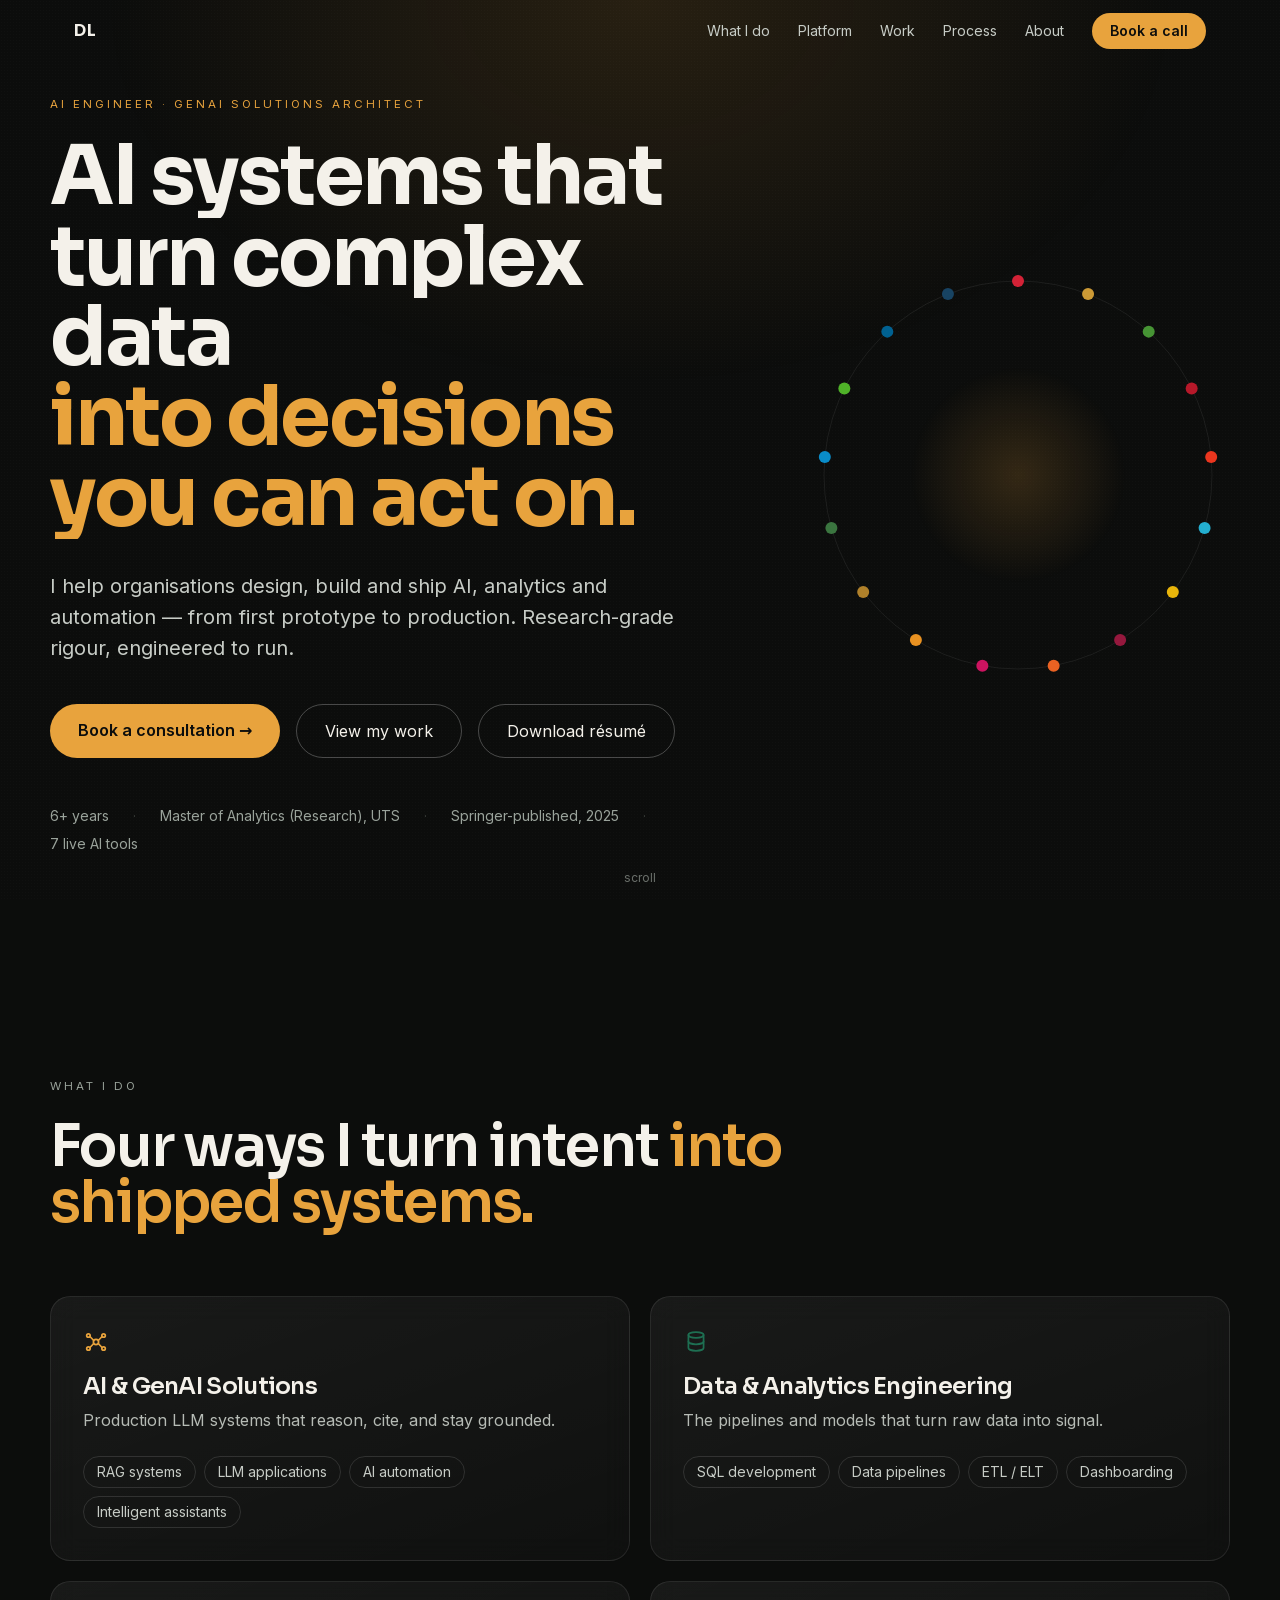
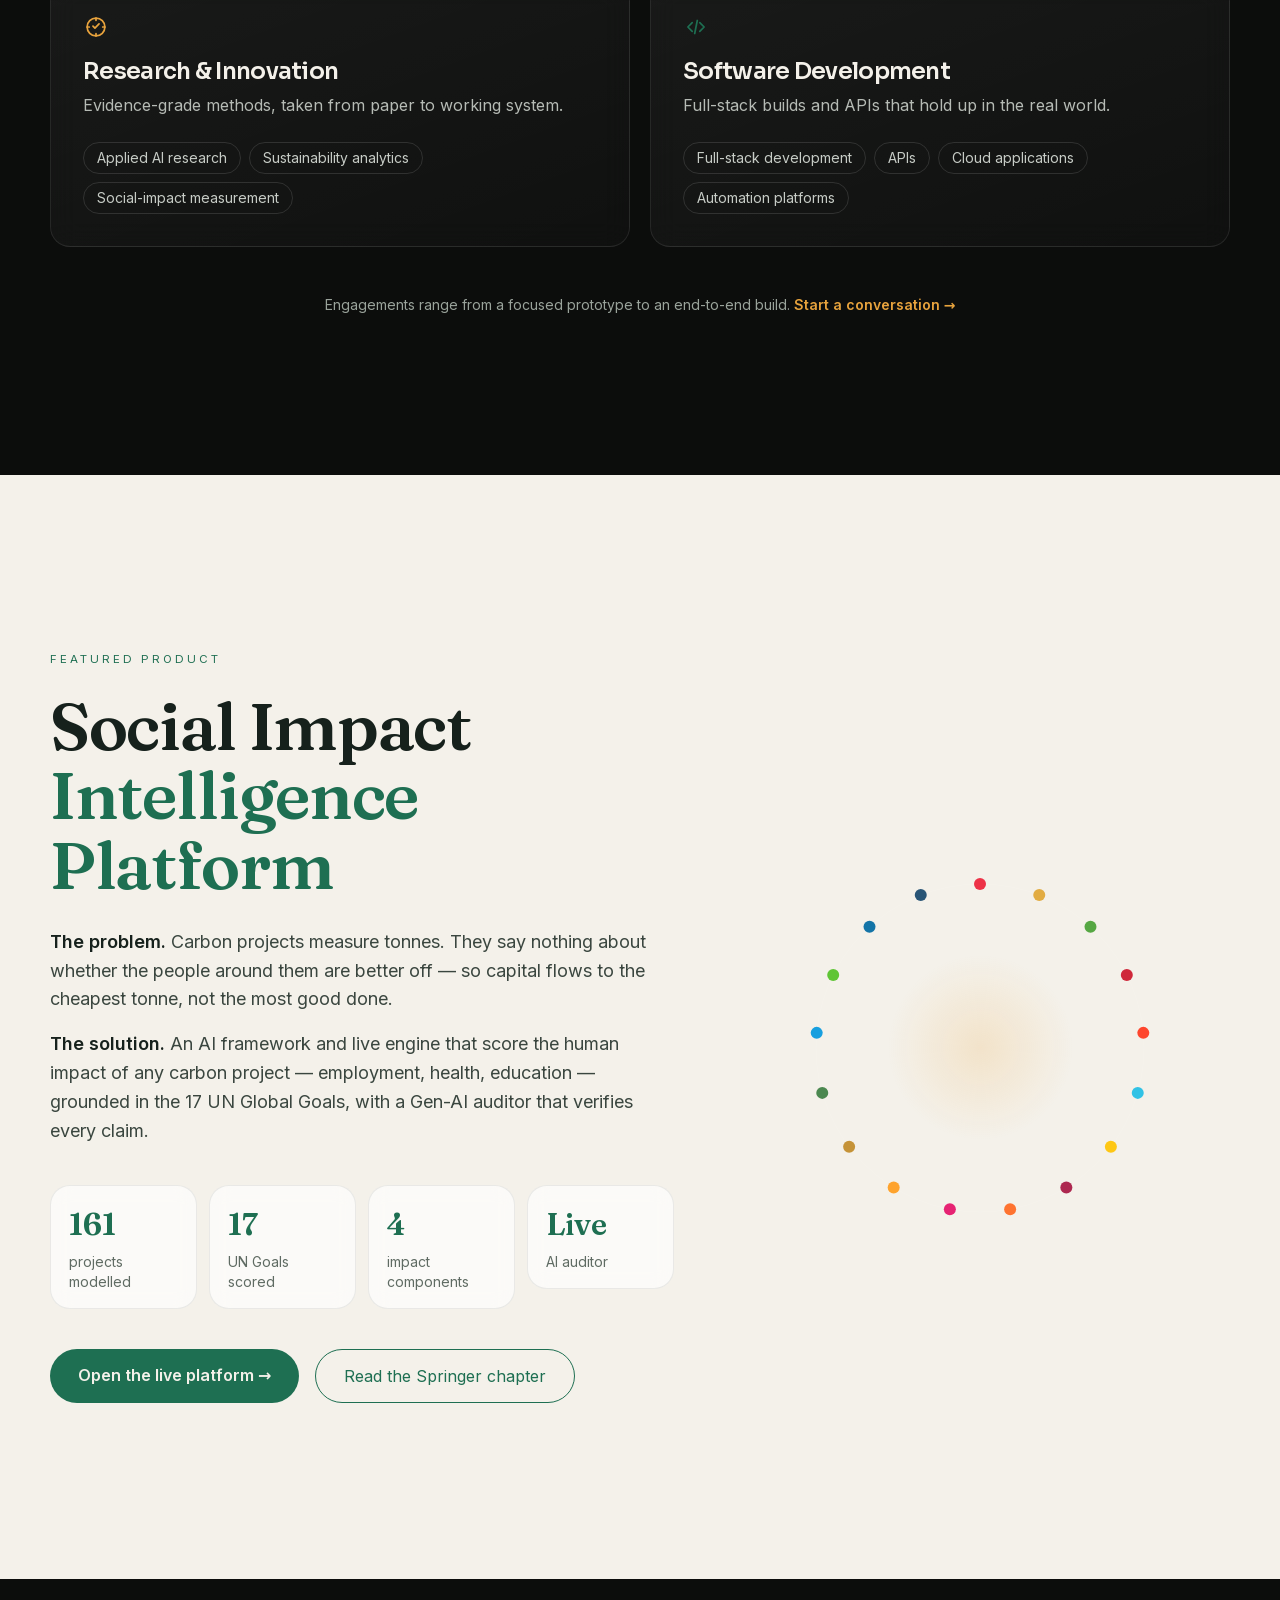
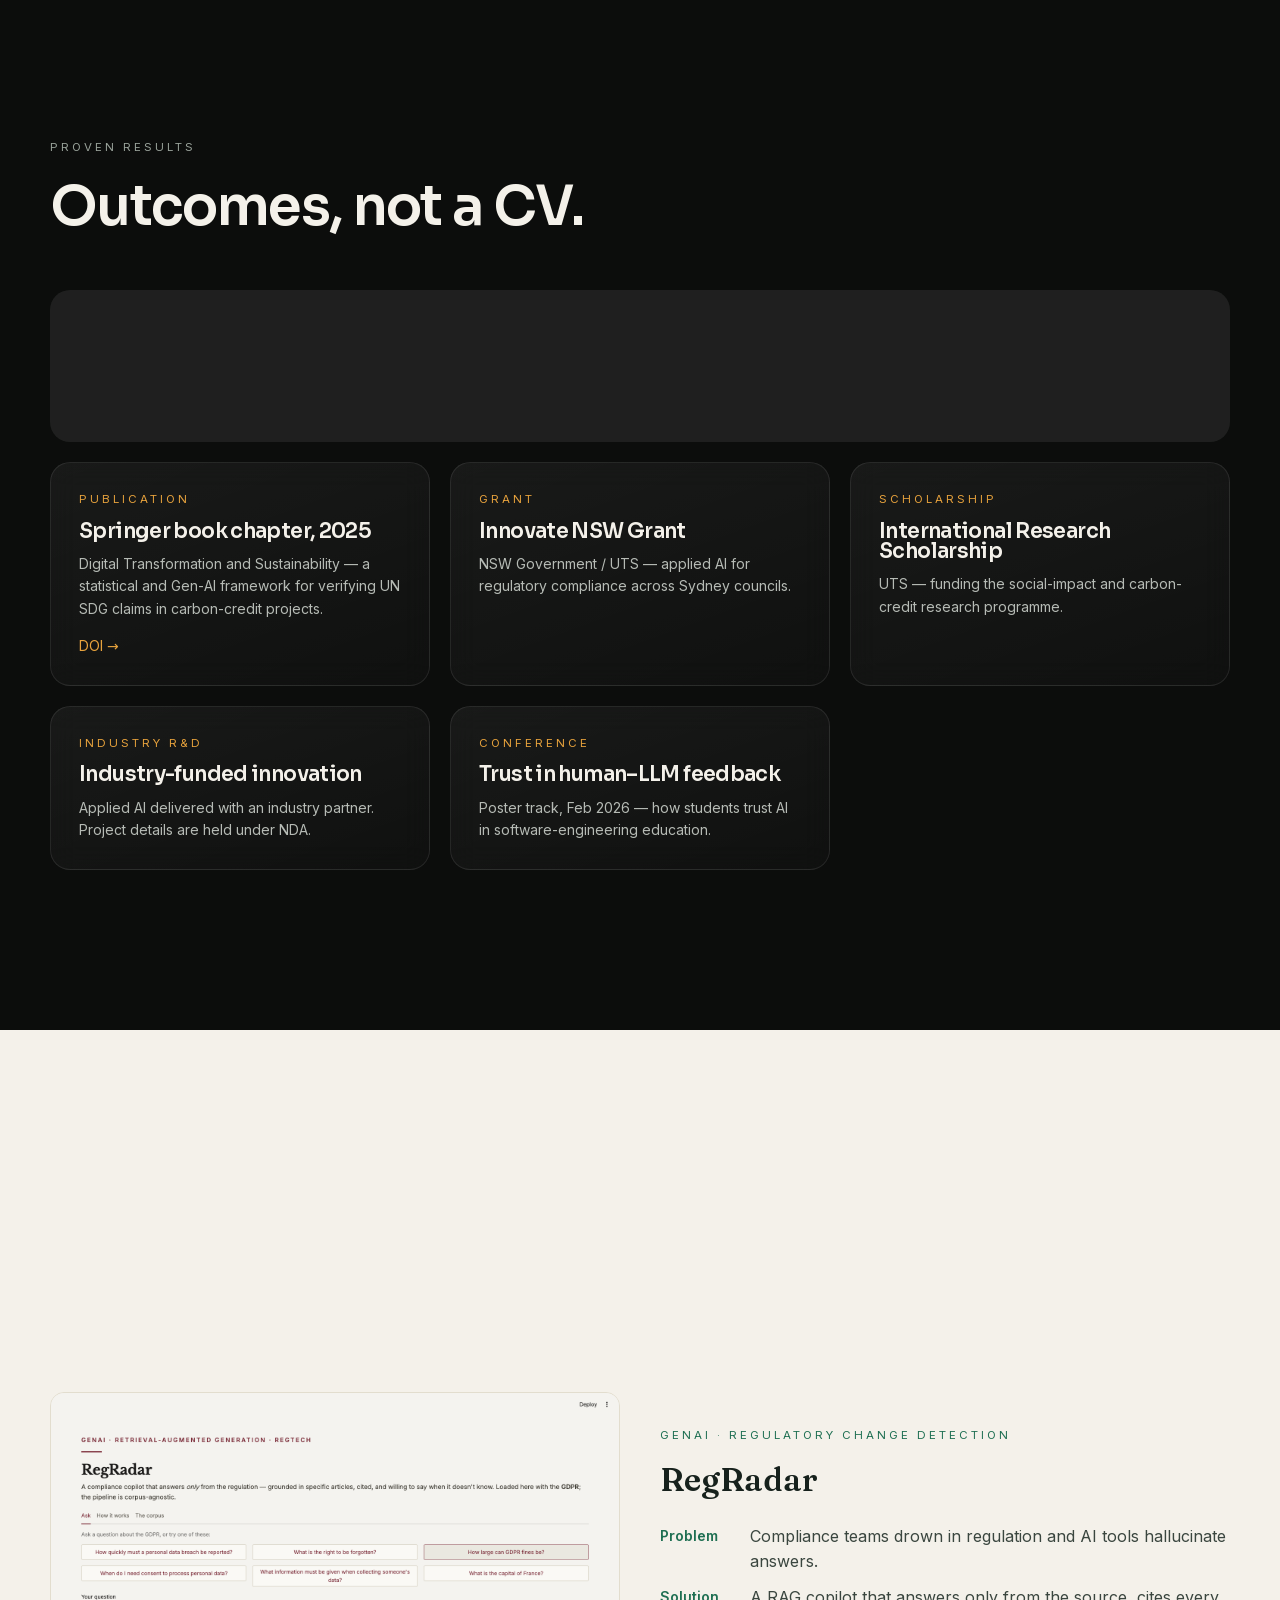
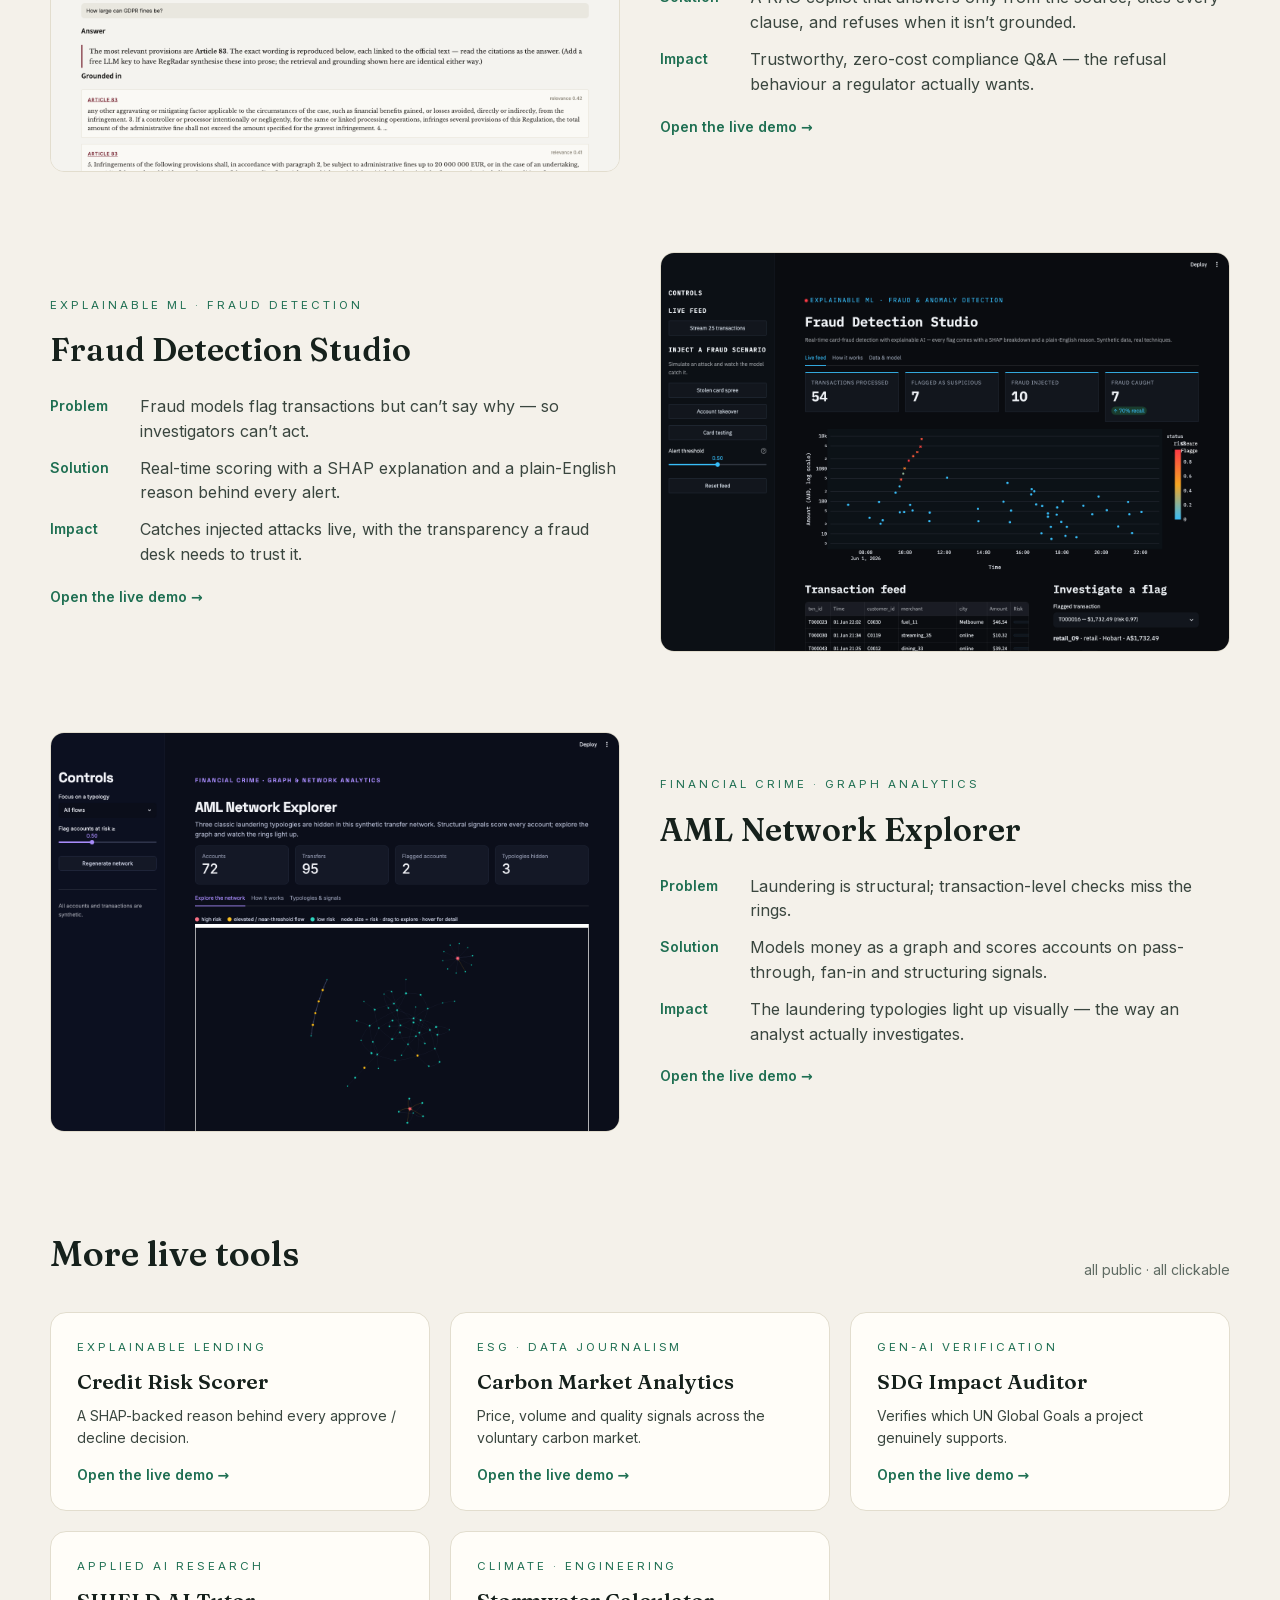
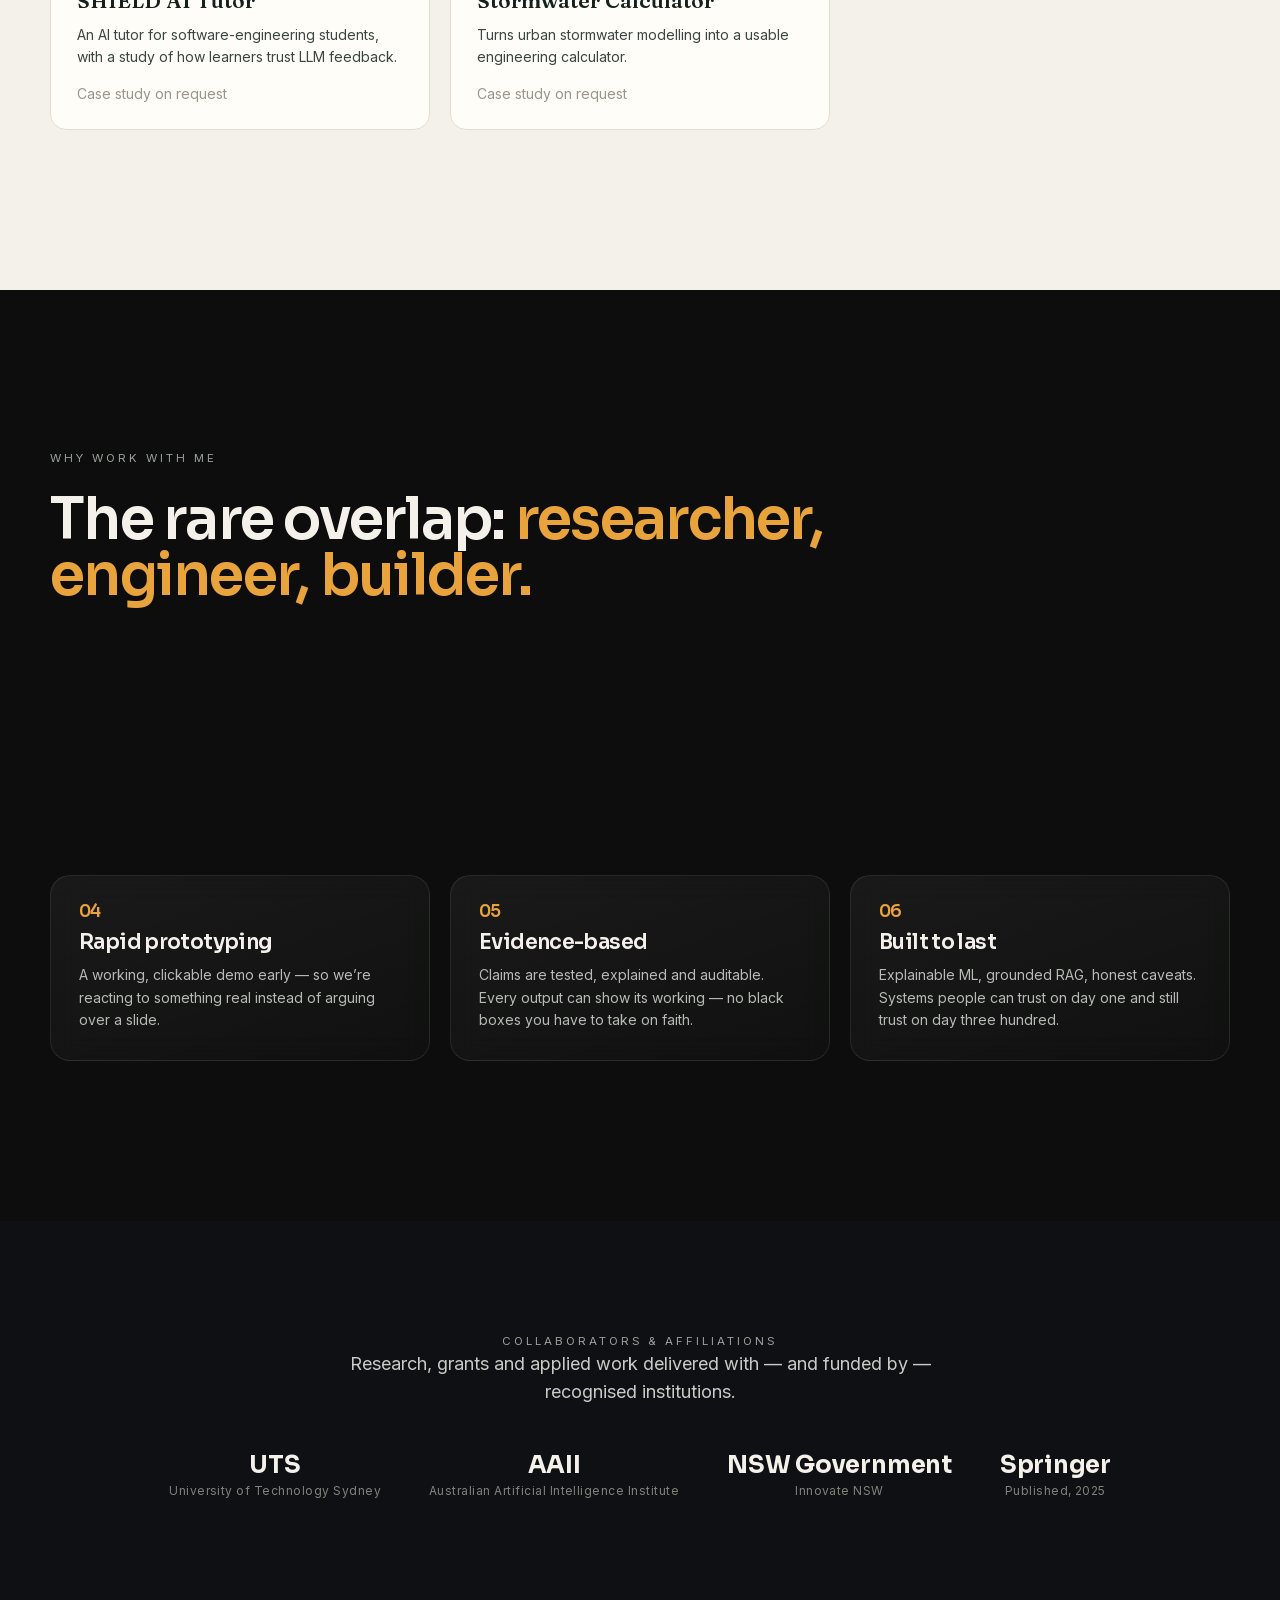
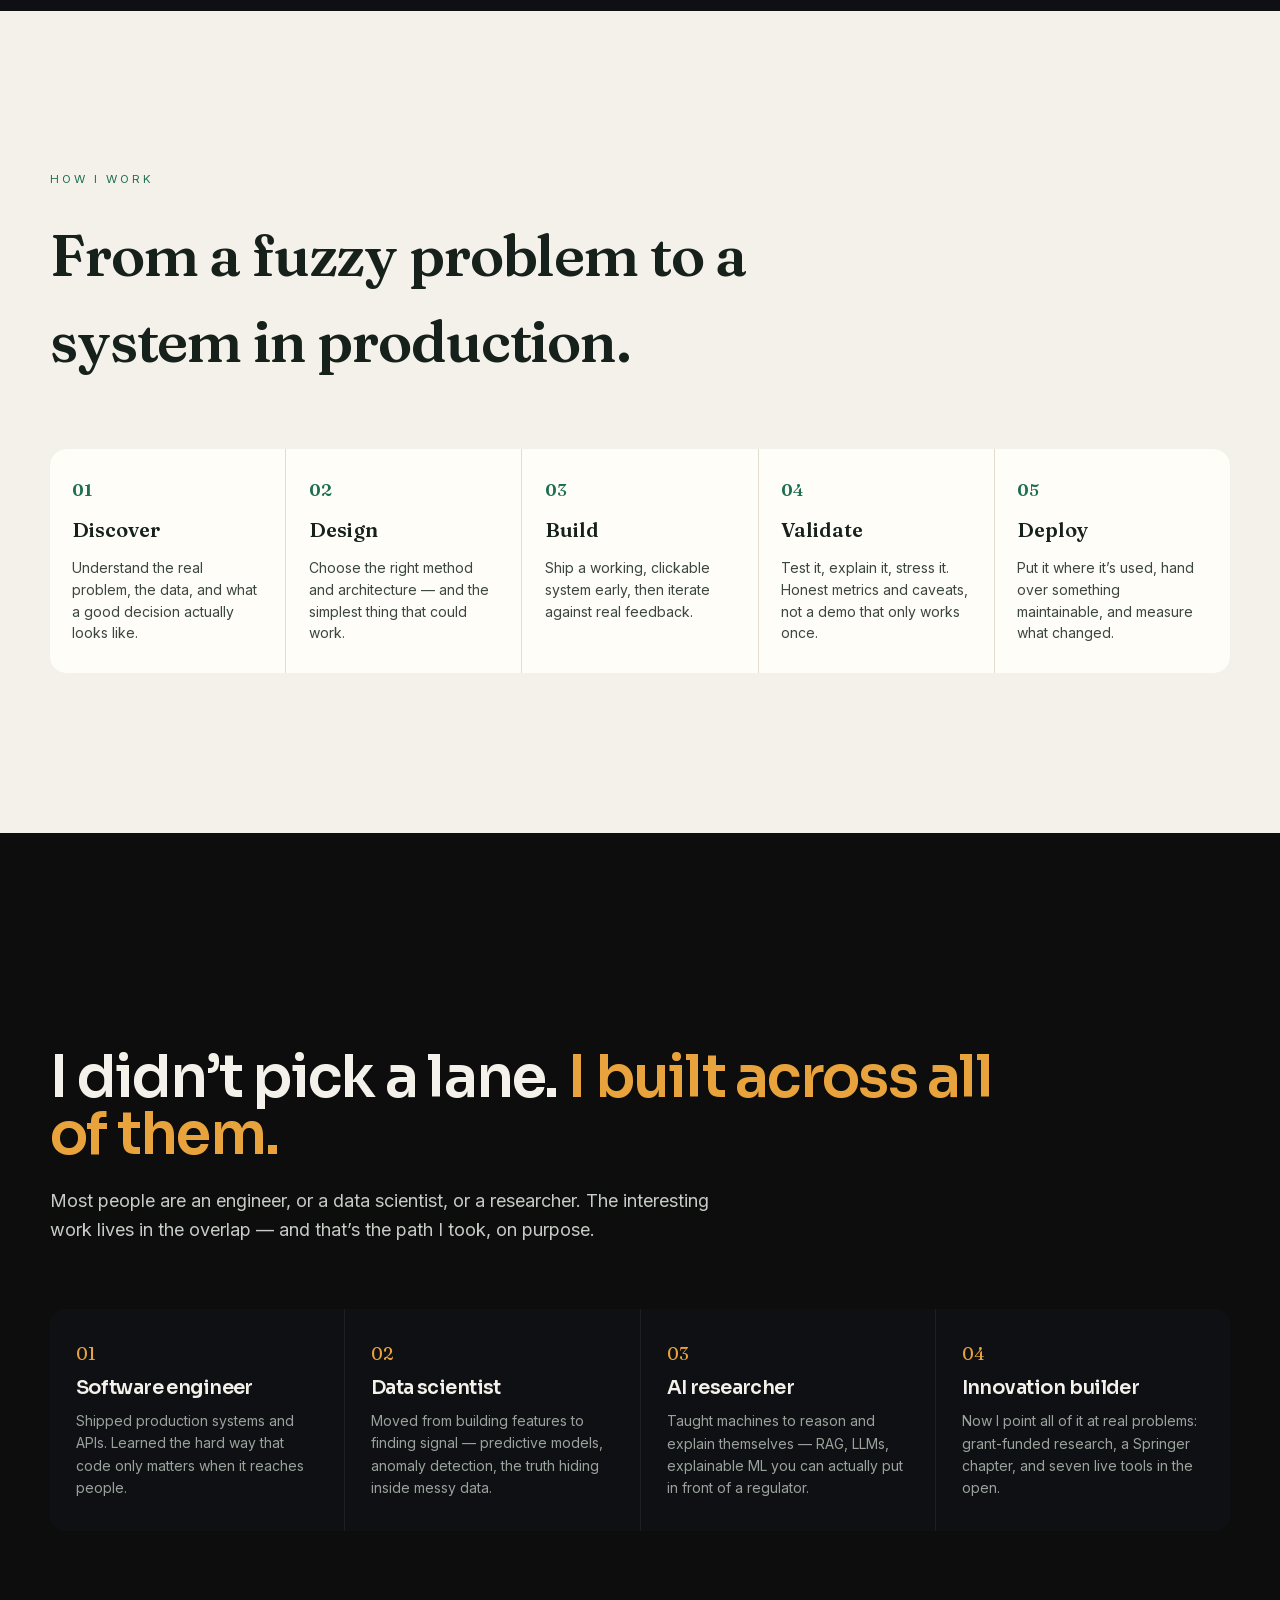
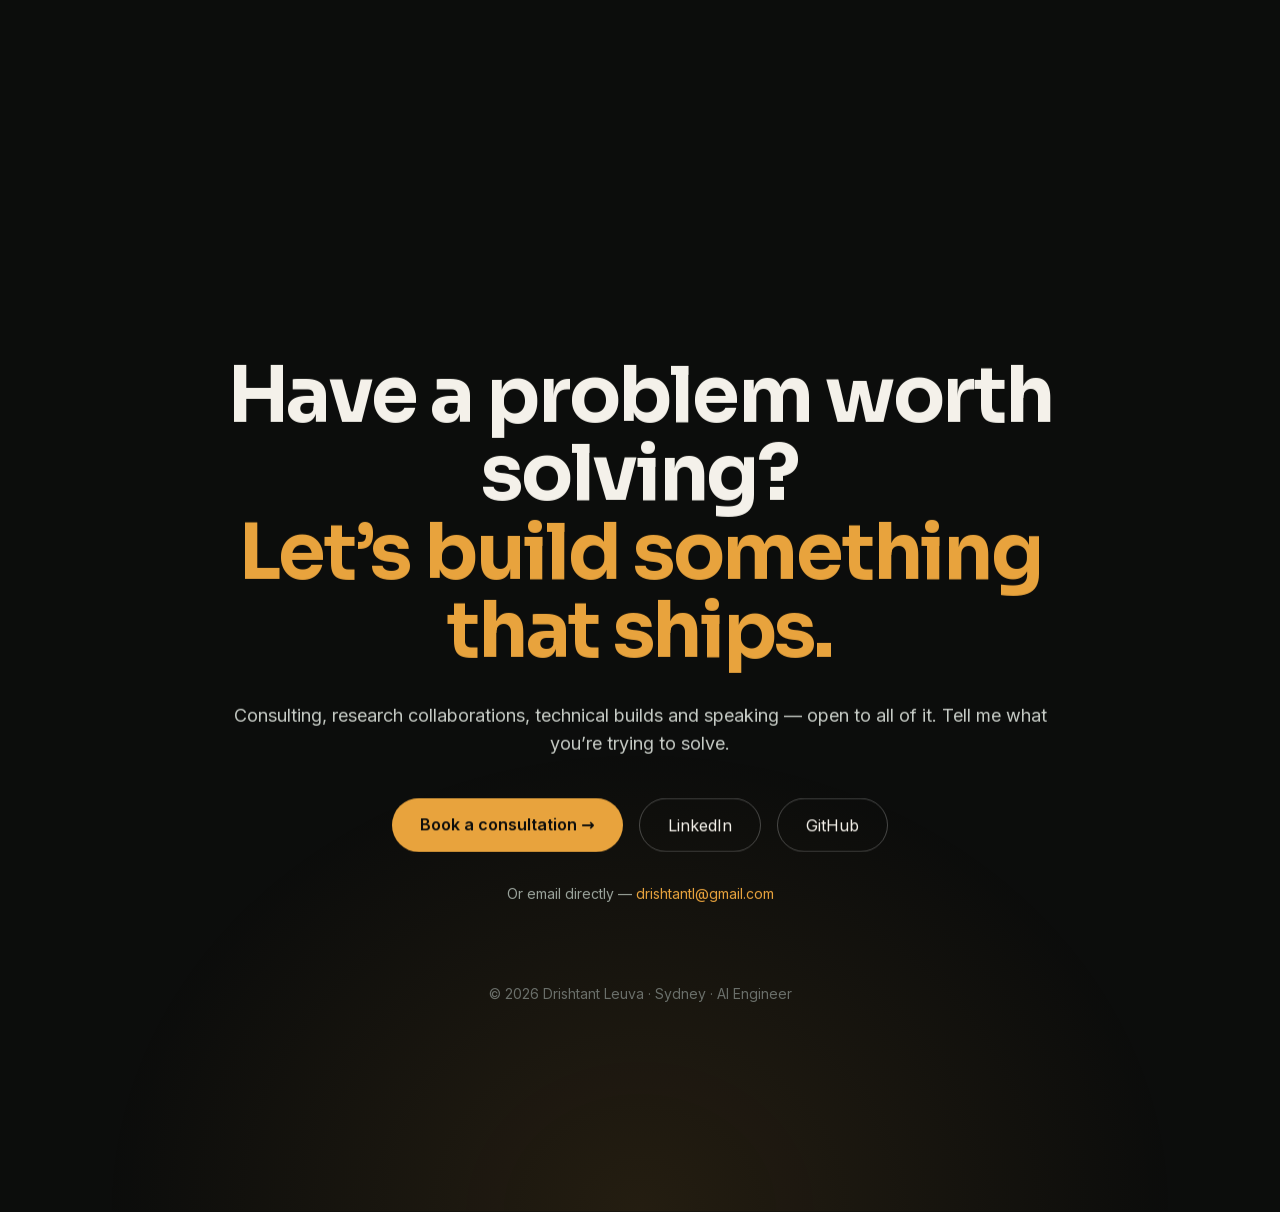
==== commit 3a3a25c9: "Publish approved v6 résumé and add download button" ====
--- a/index.html
+++ b/index.html
@@ -1 +1 @@
-<!DOCTYPE html><html lang="en" class="__variable_75787b __variable_37ef13 __variable_80e2a8"><head><meta charSet="utf-8"/><meta name="viewport" content="width=device-width, initial-scale=1"/><link rel="preload" href="/_next/static/media/3dc379dc9b5dec12-s.p.woff2" as="font" crossorigin="" type="font/woff2"/><link rel="preload" href="/_next/static/media/6ba5f591ae6c56f6-s.p.woff2" as="font" crossorigin="" type="font/woff2"/><link rel="preload" href="/_next/static/media/af4bf8399d1aacdf-s.p.woff2" as="font" crossorigin="" type="font/woff2"/><link rel="preload" href="/_next/static/media/e4af272ccee01ff0-s.p.woff2" as="font" crossorigin="" type="font/woff2"/><link rel="preload" as="image" href="/work/regradar.png"/><link rel="preload" as="image" href="/work/fraud-studio.png"/><link rel="preload" as="image" href="/work/aml-explorer.png"/><link rel="stylesheet" href="/_next/static/css/25914eb7743f7c8b.css" data-precedence="next"/><link rel="preload" as="script" fetchPriority="low" href="/_next/static/chunks/webpack-ff530d117532521c.js"/><script src="/_next/static/chunks/fd9d1056-ac47f7b4a1759b90.js" async=""></script><script src="/_next/static/chunks/117-7751c812976bd8c6.js" async=""></script><script src="/_next/static/chunks/main-app-8be5fbae022a778e.js" async=""></script><script src="/_next/static/chunks/699-b4d0fb786a149d32.js" async=""></script><script src="/_next/static/chunks/app/page-92ad684fd90f532e.js" async=""></script><script src="/_next/static/chunks/app/layout-1bc5fd1bb326bc93.js" async=""></script><title>Drishtant Leuva — AI, data &amp; automation that ship</title><meta name="description" content="AI Engineer and GenAI Solutions Architect. I help organisations design, build and ship AI, analytics and automation — from prototype to production. Research-grade rigour, engineered to run."/><meta property="og:title" content="Drishtant Leuva — AI, data &amp; automation that ship"/><meta property="og:description" content="AI Engineer · Data &amp; Analytics · Research &amp; Innovation. From research to production: RAG/LLM systems, data engineering, and intelligent automation."/><meta property="og:type" content="website"/><meta name="twitter:card" content="summary"/><meta name="twitter:title" content="Drishtant Leuva — AI, data &amp; automation that ship"/><meta name="twitter:description" content="AI Engineer · Data &amp; Analytics · Research &amp; Innovation. From research to production: RAG/LLM systems, data engineering, and intelligent automation."/><meta name="next-size-adjust"/><script src="/_next/static/chunks/polyfills-42372ed130431b0a.js" noModule=""></script></head><body class="font-sans grain"><main><nav style="position:fixed;top:0;left:0;right:0;z-index:50;transition:background .4s, border-color .4s;background:transparent;backdrop-filter:none;-webkit-backdrop-filter:none;border-bottom:1px solid transparent"><div class="mx-auto max-w-content flex items-center justify-between px-6" style="height:62px"><a href="#top" class="display" style="font-weight:700;letter-spacing:.04em">DL</a><div class="hidden md:flex items-center gap-7 text-sm" style="color:#c7ccc6"><a href="#services" class="hover:text-ivory transition">What I do</a><a href="#flagship" class="hover:text-ivory transition">Platform</a><a href="#work" class="hover:text-ivory transition">Work</a><a href="#process" class="hover:text-ivory transition">Process</a><a href="#about" class="hover:text-ivory transition">About</a><a href="mailto:drishtantl@gmail.com?subject=Consultation%20enquiry" style="background:#e8a33d;color:#0c0d0c;font-weight:600;border-radius:999px;padding:8px 18px" class="hover:brightness-110 transition">Book a call</a></div><a href="mailto:drishtantl@gmail.com?subject=Consultation%20enquiry" class="md:hidden text-sm" style="background:#e8a33d;color:#0c0d0c;font-weight:600;border-radius:999px;padding:7px 15px">Book a call</a></div></nav><section id="top" class="relative min-h-screen flex items-center px-6 pt-24 pb-16"><div class="absolute inset-0 glow" style="z-index:0;opacity:0.9"></div><div class="mx-auto max-w-content w-full grid lg:grid-cols-[1.25fr_0.75fr] gap-12 items-center" style="position:relative;z-index:2"><div><p class="kicker" style="color:#e8a33d;opacity:0;will-change:opacity">AI Engineer · GenAI Solutions Architect</p><h1 class="display mt-6" style="font-size:clamp(2.5rem,6.4vw,5.4rem);font-weight:700"><span class="" aria-label="AI systems that turn complex data"><span style="display:inline-block;overflow:hidden;vertical-align:top"><span aria-hidden="true" style="display:inline-block;will-change:transform;transform:translateY(110%)">AI<!-- --> </span></span><span style="display:inline-block;overflow:hidden;vertical-align:top"><span aria-hidden="true" style="display:inline-block;will-change:transform;transform:translateY(110%)">systems<!-- --> </span></span><span style="display:inline-block;overflow:hidden;vertical-align:top"><span aria-hidden="true" style="display:inline-block;will-change:transform;transform:translateY(110%)">that<!-- --> </span></span><span style="display:inline-block;overflow:hidden;vertical-align:top"><span aria-hidden="true" style="display:inline-block;will-change:transform;transform:translateY(110%)">turn<!-- --> </span></span><span style="display:inline-block;overflow:hidden;vertical-align:top"><span aria-hidden="true" style="display:inline-block;will-change:transform;transform:translateY(110%)">complex<!-- --> </span></span><span style="display:inline-block;overflow:hidden;vertical-align:top"><span aria-hidden="true" style="display:inline-block;will-change:transform;transform:translateY(110%)">data<!-- --> </span></span></span><span class="block" style="color:#e8a33d"><span class="" aria-label="into decisions you can act on."><span style="display:inline-block;overflow:hidden;vertical-align:top"><span aria-hidden="true" style="display:inline-block;will-change:transform;transform:translateY(110%)">into<!-- --> </span></span><span style="display:inline-block;overflow:hidden;vertical-align:top"><span aria-hidden="true" style="display:inline-block;will-change:transform;transform:translateY(110%)">decisions<!-- --> </span></span><span style="display:inline-block;overflow:hidden;vertical-align:top"><span aria-hidden="true" style="display:inline-block;will-change:transform;transform:translateY(110%)">you<!-- --> </span></span><span style="display:inline-block;overflow:hidden;vertical-align:top"><span aria-hidden="true" style="display:inline-block;will-change:transform;transform:translateY(110%)">can<!-- --> </span></span><span style="display:inline-block;overflow:hidden;vertical-align:top"><span aria-hidden="true" style="display:inline-block;will-change:transform;transform:translateY(110%)">act<!-- --> </span></span><span style="display:inline-block;overflow:hidden;vertical-align:top"><span aria-hidden="true" style="display:inline-block;will-change:transform;transform:translateY(110%)">on.<!-- --> </span></span></span></span></h1><p class="mt-8 text-lg md:text-xl" style="color:#c7ccc6;max-width:40rem;line-height:1.55;opacity:0;will-change:opacity,transform;transform:translateY(16px)">I help organisations design, build and ship AI, analytics and automation — from first prototype to production. Research-grade rigour, engineered to run.</p><div class="mt-10 flex flex-wrap gap-4" style="opacity:0;will-change:opacity,transform;transform:translateY(16px)"><a href="mailto:drishtantl@gmail.com?subject=Consultation%20enquiry" style="background:#e8a33d;color:#0c0d0c;font-weight:600" class="rounded-full px-7 py-3.5 hover:brightness-110 transition">Book a consultation →</a><a href="#work" style="border:1px solid rgba(255,255,255,.25)" class="rounded-full px-7 py-3.5 hover:bg-white/10 transition">View my work</a></div><div class="mt-12 flex flex-wrap gap-x-6 gap-y-2 text-sm" style="color:#9aa39b;opacity:0;will-change:opacity"><span>6+ years</span><span style="color:#3a3f3a">·</span><span>Master of Analytics (Research), UTS</span><span style="color:#3a3f3a">·</span><span>Springer-published, 2025</span><span style="color:#3a3f3a">·</span><span>7 live AI tools</span></div></div><div class="hidden lg:flex justify-center" style="opacity:0;will-change:opacity,transform;transform:scale(0.9)"><div style="width:420px;height:420px;position:relative" aria-hidden="true"><div style="position:absolute;inset:0;animation:sdgspin 60s linear infinite"><svg width="420" height="420" viewBox="0 0 420 420"><circle cx="210" cy="210" r="194" fill="none" stroke="rgba(255,255,255,.07)" stroke-width="1"></circle><circle cx="210" cy="16" r="6" fill="#E5243B" opacity="0.92"></circle><circle cx="280.0808832403077" cy="29.10038749555497" r="6" fill="#DDA63A" opacity="0.92"></circle><circle cx="340.6969548674321" cy="66.63227005919214" r="6" fill="#4C9F38" opacity="0.92"></circle><circle cx="383.6616785228821" cy="123.52675897935158" r="6" fill="#C5192D" opacity="0.92"></circle><circle cx="403.1724302012367" cy="192.09993826411943" r="6" fill="#FF3A21" opacity="0.92"></circle><circle cx="396.5941747755269" cy="263.0906200739841" r="6" fill="#26BDE2" opacity="0.92"></circle><circle cx="364.81534209236645" cy="326.91111945757575" r="6" fill="#FCC30B" opacity="0.92"></circle><circle cx="312.12783959820706" cy="374.9421243315451" r="6" fill="#A21942" opacity="0.92"></circle><circle cx="245.64740645641464" cy="400.69678133867694" r="6" fill="#FD6925" opacity="0.92"></circle><circle cx="174.35259354358539" cy="400.69678133867694" r="6" fill="#DD1367" opacity="0.92"></circle><circle cx="107.87216040179294" cy="374.94212433154513" r="6" fill="#FD9D24" opacity="0.92"></circle><circle cx="55.18465790763355" cy="326.91111945757575" r="6" fill="#BF8B2E" opacity="0.92"></circle><circle cx="23.40582522447312" cy="263.0906200739841" r="6" fill="#3F7E44" opacity="0.92"></circle><circle cx="16.827569798763278" cy="192.0999382641195" r="6" fill="#0A97D9" opacity="0.92"></circle><circle cx="36.33832147711786" cy="123.52675897935167" r="6" fill="#56C02B" opacity="0.92"></circle><circle cx="79.3030451325678" cy="66.63227005919222" r="6" fill="#00689D" opacity="0.92"></circle><circle cx="139.91911675969232" cy="29.10038749555497" r="6" fill="#19486A" opacity="0.92"></circle></svg></div><div style="position:absolute;inset:24%;border-radius:50%;background:radial-gradient(circle, rgba(232,163,61,.18), transparent 70%)"></div><style>@keyframes sdgspin{to{transform:rotate(360deg)}}</style></div></div></div><div class="absolute bottom-8 left-1/2 -translate-x-1/2 text-xs" style="color:#6a6f6a;z-index:2">scroll</div></section><section id="services" class="px-6 py-32 md:py-40"><div class="mx-auto max-w-content"><div class="" style="opacity:0;transform:translateY(28px)"><p class="kicker" style="color:#9aa39b">What I do</p></div><div class="" style="opacity:0;transform:translateY(28px)"><h2 class="display mt-6 measure" style="font-size:clamp(2rem,4.6vw,3.6rem);font-weight:600">Four ways I turn intent <span style="color:#e8a33d">into shipped systems.</span></h2></div><div class="grid sm:grid-cols-2 gap-5 mt-16"><div class="" style="opacity:0;transform:translateY(28px)"><div class="glass h-full p-8 group"><div style="color:#e8a33d"><svg viewBox="0 0 24 24" width="26" height="26"><g fill="none" stroke="currentColor" stroke-width="1.6" stroke-linecap="round" stroke-linejoin="round"><circle cx="12" cy="12" r="2.4"></circle><circle cx="5" cy="6" r="1.6"></circle><circle cx="19" cy="6" r="1.6"></circle><circle cx="5" cy="18" r="1.6"></circle><circle cx="19" cy="18" r="1.6"></circle><path d="M6.4 6.9 9.9 10.6M17.6 6.9 14.1 10.6M6.4 17.1 9.9 13.4M17.6 17.1 14.1 13.4"></path></g></svg></div><h3 class="display mt-5" style="font-size:1.45rem;font-weight:600">AI &amp; GenAI Solutions</h3><p class="mt-2.5" style="color:#b6bbb5;line-height:1.55">Production LLM systems that reason, cite, and stay grounded.</p><ul class="mt-6 flex flex-wrap gap-2"><li class="text-sm" style="color:#c7ccc6;border:1px solid rgba(255,255,255,.12);border-radius:999px;padding:5px 13px">RAG systems</li><li class="text-sm" style="color:#c7ccc6;border:1px solid rgba(255,255,255,.12);border-radius:999px;padding:5px 13px">LLM applications</li><li class="text-sm" style="color:#c7ccc6;border:1px solid rgba(255,255,255,.12);border-radius:999px;padding:5px 13px">AI automation</li><li class="text-sm" style="color:#c7ccc6;border:1px solid rgba(255,255,255,.12);border-radius:999px;padding:5px 13px">Intelligent assistants</li></ul></div></div><div class="" style="opacity:0;transform:translateY(28px)"><div class="glass h-full p-8 group"><div style="color:#1e6f52"><svg viewBox="0 0 24 24" width="26" height="26"><g fill="none" stroke="currentColor" stroke-width="1.6" stroke-linecap="round" stroke-linejoin="round"><ellipse cx="12" cy="5.5" rx="7" ry="2.6"></ellipse><path d="M5 5.5v6c0 1.4 3.1 2.6 7 2.6s7-1.2 7-2.6v-6"></path><path d="M5 11.5v6c0 1.4 3.1 2.6 7 2.6s7-1.2 7-2.6v-6"></path></g></svg></div><h3 class="display mt-5" style="font-size:1.45rem;font-weight:600">Data &amp; Analytics Engineering</h3><p class="mt-2.5" style="color:#b6bbb5;line-height:1.55">The pipelines and models that turn raw data into signal.</p><ul class="mt-6 flex flex-wrap gap-2"><li class="text-sm" style="color:#c7ccc6;border:1px solid rgba(255,255,255,.12);border-radius:999px;padding:5px 13px">SQL development</li><li class="text-sm" style="color:#c7ccc6;border:1px solid rgba(255,255,255,.12);border-radius:999px;padding:5px 13px">Data pipelines</li><li class="text-sm" style="color:#c7ccc6;border:1px solid rgba(255,255,255,.12);border-radius:999px;padding:5px 13px">ETL / ELT</li><li class="text-sm" style="color:#c7ccc6;border:1px solid rgba(255,255,255,.12);border-radius:999px;padding:5px 13px">Dashboarding</li></ul></div></div><div class="" style="opacity:0;transform:translateY(28px)"><div class="glass h-full p-8 group"><div style="color:#e8a33d"><svg viewBox="0 0 24 24" width="26" height="26"><g fill="none" stroke="currentColor" stroke-width="1.6" stroke-linecap="round" stroke-linejoin="round"><circle cx="12" cy="12" r="8.2"></circle><path d="M14.8 9.2 11 13l-1.8-1.8M12 3.8v2M12 18.2v2M3.8 12h2M18.2 12h2"></path></g></svg></div><h3 class="display mt-5" style="font-size:1.45rem;font-weight:600">Research &amp; Innovation</h3><p class="mt-2.5" style="color:#b6bbb5;line-height:1.55">Evidence-grade methods, taken from paper to working system.</p><ul class="mt-6 flex flex-wrap gap-2"><li class="text-sm" style="color:#c7ccc6;border:1px solid rgba(255,255,255,.12);border-radius:999px;padding:5px 13px">Applied AI research</li><li class="text-sm" style="color:#c7ccc6;border:1px solid rgba(255,255,255,.12);border-radius:999px;padding:5px 13px">Sustainability analytics</li><li class="text-sm" style="color:#c7ccc6;border:1px solid rgba(255,255,255,.12);border-radius:999px;padding:5px 13px">Social-impact measurement</li></ul></div></div><div class="" style="opacity:0;transform:translateY(28px)"><div class="glass h-full p-8 group"><div style="color:#1e6f52"><svg viewBox="0 0 24 24" width="26" height="26"><g fill="none" stroke="currentColor" stroke-width="1.6" stroke-linecap="round" stroke-linejoin="round"><path d="M8.5 8 4.5 12l4 4M15.5 8l4 4-4 4M13.2 6l-2.4 12"></path></g></svg></div><h3 class="display mt-5" style="font-size:1.45rem;font-weight:600">Software Development</h3><p class="mt-2.5" style="color:#b6bbb5;line-height:1.55">Full-stack builds and APIs that hold up in the real world.</p><ul class="mt-6 flex flex-wrap gap-2"><li class="text-sm" style="color:#c7ccc6;border:1px solid rgba(255,255,255,.12);border-radius:999px;padding:5px 13px">Full-stack development</li><li class="text-sm" style="color:#c7ccc6;border:1px solid rgba(255,255,255,.12);border-radius:999px;padding:5px 13px">APIs</li><li class="text-sm" style="color:#c7ccc6;border:1px solid rgba(255,255,255,.12);border-radius:999px;padding:5px 13px">Cloud applications</li><li class="text-sm" style="color:#c7ccc6;border:1px solid rgba(255,255,255,.12);border-radius:999px;padding:5px 13px">Automation platforms</li></ul></div></div></div><div class="" style="opacity:0;transform:translateY(28px)"><p class="mt-12 text-center text-sm" style="color:#9aa39b">Engagements range from a focused prototype to an end-to-end build.<!-- --> <a href="mailto:drishtantl@gmail.com?subject=Project%20enquiry" style="color:#e8a33d;font-weight:600">Start a conversation →</a></p></div></div></section><section id="flagship" class="px-6 py-32 md:py-44" style="background:#f4f1ea;color:#16211c"><div class="mx-auto max-w-content"><div class="" style="opacity:0;transform:translateY(28px)"><p class="kicker" style="color:#1e6f52">Featured product</p></div><div class="grid lg:grid-cols-[1fr_0.8fr] gap-14 items-center mt-6"><div><div class="" style="opacity:0;transform:translateY(28px)"><h2 class="font-serif" style="font-size:clamp(2.2rem,5.2vw,4.3rem);font-weight:600;line-height:1.04;letter-spacing:-0.02em">Social Impact <span style="color:#1e6f52">Intelligence Platform</span></h2></div><div class="" style="opacity:0;transform:translateY(28px)"><div class="mt-7 space-y-4" style="max-width:40rem"><p style="color:#3a463f;line-height:1.6" class="text-lg"><span style="color:#16211c;font-weight:600">The problem.</span> Carbon projects measure tonnes. They say nothing about whether the people around them are better off — so capital flows to the cheapest tonne, not the most good done.</p><p style="color:#3a463f;line-height:1.6" class="text-lg"><span style="color:#16211c;font-weight:600">The solution.</span> An AI framework and live engine that score the human impact of any carbon project — employment, health, education — grounded in the 17 UN Global Goals, with a Gen-AI auditor that verifies every claim.</p></div></div><div class="grid grid-cols-2 sm:grid-cols-4 gap-3 mt-10"><div class="" style="opacity:0;transform:translateY(28px)"><div class="glass-lite" style="padding:1rem 1.1rem"><div class="font-serif" style="font-size:1.9rem;font-weight:600;color:#1e6f52">161</div><div class="text-sm mt-1" style="color:#5f6b63">projects modelled</div></div></div><div class="" style="opacity:0;transform:translateY(28px)"><div class="glass-lite" style="padding:1rem 1.1rem"><div class="font-serif" style="font-size:1.9rem;font-weight:600;color:#1e6f52">17</div><div class="text-sm mt-1" style="color:#5f6b63">UN Goals scored</div></div></div><div class="" style="opacity:0;transform:translateY(28px)"><div class="glass-lite" style="padding:1rem 1.1rem"><div class="font-serif" style="font-size:1.9rem;font-weight:600;color:#1e6f52">4</div><div class="text-sm mt-1" style="color:#5f6b63">impact components</div></div></div><div class="" style="opacity:0;transform:translateY(28px)"><div class="glass-lite" style="padding:1rem 1.1rem"><div class="font-serif" style="font-size:1.9rem;font-weight:600;color:#1e6f52">Live</div><div class="text-sm mt-1" style="color:#5f6b63">AI auditor</div></div></div></div><div class="" style="opacity:0;transform:translateY(28px)"><div class="mt-10 flex flex-wrap gap-4"><a href="https://drishtantleuva.github.io/social-impact-platform/" target="_blank" rel="noopener" style="background:#1e6f52;color:#f4f1ea;font-weight:600" class="rounded-full px-7 py-3.5 hover:brightness-110 transition">Open the live platform →</a><a href="https://doi.org/10.1007/978-3-031-91278-8" target="_blank" rel="noopener" style="border:1px solid #1e6f52;color:#1e6f52" class="rounded-full px-7 py-3.5 hover:bg-[#1e6f52]/5 transition">Read the Springer chapter</a></div></div></div><div class="flex justify-center" style="opacity:0;transform:translateY(28px)"><div style="filter:saturate(1.05)"><div style="width:360px;height:360px;position:relative" aria-hidden="true"><div style="position:absolute;inset:0;animation:sdgspin 60s linear infinite"><svg width="360" height="360" viewBox="0 0 360 360"><circle cx="180" cy="180" r="164" fill="none" stroke="rgba(255,255,255,.07)" stroke-width="1"></circle><circle cx="180" cy="16" r="6" fill="#E5243B" opacity="0.92"></circle><circle cx="239.2436332546931" cy="27.074554377685644" r="6" fill="#DDA63A" opacity="0.92"></circle><circle cx="290.48608555803537" cy="58.80253757581191" r="6" fill="#4C9F38" opacity="0.92"></circle><circle cx="326.80677978223025" cy="106.89890965264773" r="6" fill="#C5192D" opacity="0.92"></circle><circle cx="343.30040491238566" cy="164.86798904801847" r="6" fill="#FF3A21" opacity="0.92"></circle><circle cx="337.7394054803423" cy="224.8807303718216" r="6" fill="#26BDE2" opacity="0.92"></circle><circle cx="310.8748252739593" cy="278.83208036619806" r="6" fill="#FCC30B" opacity="0.92"></circle><circle cx="266.3348747118864" cy="319.4356102596567" r="6" fill="#A21942" opacity="0.92"></circle><circle cx="210.13492092191754" cy="341.2075883481599" r="6" fill="#FD6925" opacity="0.92"></circle><circle cx="149.8650790780825" cy="341.2075883481599" r="6" fill="#DD1367" opacity="0.92"></circle><circle cx="93.66512528811363" cy="319.43561025965676" r="6" fill="#FD9D24" opacity="0.92"></circle><circle cx="49.12517472604071" cy="278.83208036619806" r="6" fill="#BF8B2E" opacity="0.92"></circle><circle cx="22.260594519657673" cy="224.8807303718216" r="6" fill="#3F7E44" opacity="0.92"></circle><circle cx="16.69959508761434" cy="164.86798904801853" r="6" fill="#0A97D9" opacity="0.92"></circle><circle cx="33.19322021776975" cy="106.8989096526478" r="6" fill="#56C02B" opacity="0.92"></circle><circle cx="69.51391444196453" cy="58.80253757581198" r="6" fill="#00689D" opacity="0.92"></circle><circle cx="120.7563667453069" cy="27.074554377685644" r="6" fill="#19486A" opacity="0.92"></circle></svg></div><div style="position:absolute;inset:24%;border-radius:50%;background:radial-gradient(circle, rgba(232,163,61,.18), transparent 70%)"></div><style>@keyframes sdgspin{to{transform:rotate(360deg)}}</style></div></div></div></div></div></section><section class="px-6 py-32 md:py-40"><div class="mx-auto max-w-content"><div class="" style="opacity:0;transform:translateY(28px)"><p class="kicker" style="color:#9aa39b">Proven results</p></div><div class="" style="opacity:0;transform:translateY(28px)"><h2 class="display mt-6" style="font-size:clamp(2rem,4.4vw,3.4rem);font-weight:600">Outcomes, not a CV.</h2></div><div class="grid grid-cols-2 lg:grid-cols-4 gap-px mt-14" style="background:rgba(255,255,255,.08);border-radius:20px;overflow:hidden"><div class="" style="opacity:0;transform:translateY(28px)"><div class="coolband" style="padding:2.2rem 1.6rem;height:100%"><div class="display" style="font-size:clamp(2.4rem,5vw,3.4rem);font-weight:700;color:#e8a33d"><span>0<!-- -->+</span></div><div class="mt-2 text-sm" style="color:#9aa39b;line-height:1.5">years building AI &amp; data systems</div></div></div><div class="" style="opacity:0;transform:translateY(28px)"><div class="coolband" style="padding:2.2rem 1.6rem;height:100%"><div class="display" style="font-size:clamp(2.4rem,5vw,3.4rem);font-weight:700;color:#e8a33d"><span>0</span></div><div class="mt-2 text-sm" style="color:#9aa39b;line-height:1.5">live AI tools, all public</div></div></div><div class="" style="opacity:0;transform:translateY(28px)"><div class="coolband" style="padding:2.2rem 1.6rem;height:100%"><div class="display" style="font-size:clamp(2.4rem,5vw,3.4rem);font-weight:700;color:#e8a33d"><span>0</span></div><div class="mt-2 text-sm" style="color:#9aa39b;line-height:1.5">research grants secured</div></div></div><div class="" style="opacity:0;transform:translateY(28px)"><div class="coolband" style="padding:2.2rem 1.6rem;height:100%"><div class="display" style="font-size:clamp(2.4rem,5vw,3.4rem);font-weight:700;color:#e8a33d"><span>0</span></div><div class="mt-2 text-sm" style="color:#9aa39b;line-height:1.5">Springer book chapter, 2025</div></div></div></div><div class="grid sm:grid-cols-2 lg:grid-cols-3 gap-5 mt-5"><div class="" style="opacity:0;transform:translateY(28px)"><div class="glass p-7 h-full"><p class="kicker" style="color:#e8a33d">Publication</p><h3 class="display mt-3" style="font-size:1.3rem;font-weight:600">Springer book chapter, 2025</h3><p class="mt-3 text-sm" style="color:#b6bbb5;line-height:1.6">Digital Transformation and Sustainability — a statistical and Gen-AI framework for verifying UN SDG claims in carbon-credit projects.</p><a href="https://doi.org/10.1007/978-3-031-91278-8" target="_blank" rel="noopener" class="inline-block mt-4 text-sm" style="color:#e8a33d">DOI<!-- --> →</a></div></div><div class="" style="opacity:0;transform:translateY(28px)"><div class="glass p-7 h-full"><p class="kicker" style="color:#e8a33d">Grant</p><h3 class="display mt-3" style="font-size:1.3rem;font-weight:600">Innovate NSW Grant</h3><p class="mt-3 text-sm" style="color:#b6bbb5;line-height:1.6">NSW Government / UTS — applied AI for regulatory compliance across Sydney councils.</p></div></div><div class="" style="opacity:0;transform:translateY(28px)"><div class="glass p-7 h-full"><p class="kicker" style="color:#e8a33d">Scholarship</p><h3 class="display mt-3" style="font-size:1.3rem;font-weight:600">International Research Scholarship</h3><p class="mt-3 text-sm" style="color:#b6bbb5;line-height:1.6">UTS — funding the social-impact and carbon-credit research programme.</p></div></div><div class="" style="opacity:0;transform:translateY(28px)"><div class="glass p-7 h-full"><p class="kicker" style="color:#e8a33d">Industry R&amp;D</p><h3 class="display mt-3" style="font-size:1.3rem;font-weight:600">Industry-funded innovation</h3><p class="mt-3 text-sm" style="color:#b6bbb5;line-height:1.6">Applied AI delivered with an industry partner. Project details are held under NDA.</p></div></div><div class="" style="opacity:0;transform:translateY(28px)"><div class="glass p-7 h-full"><p class="kicker" style="color:#e8a33d">Conference</p><h3 class="display mt-3" style="font-size:1.3rem;font-weight:600">Trust in human–LLM feedback</h3><p class="mt-3 text-sm" style="color:#b6bbb5;line-height:1.6">Poster track, Feb 2026 — how students trust AI in software-engineering education.</p></div></div></div></div></section><section id="work" class="px-6 py-32 md:py-40" style="background:#f4f1ea;color:#16211c"><div class="mx-auto max-w-content"><div class="" style="opacity:0;transform:translateY(28px)"><p class="kicker" style="color:#1e6f52">Case studies</p></div><div class="" style="opacity:0;transform:translateY(28px)"><h2 class="font-serif mt-6" style="font-size:clamp(2.2rem,5vw,4rem);font-weight:600;letter-spacing:-0.02em">Problem. Solution. Impact.</h2></div><div class="mt-16 space-y-20"><div class="grid lg:grid-cols-2 gap-10 items-center "><div class="lg:[direction:ltr]" style="opacity:0;transform:translateY(28px)"><a href="https://drishtant-regradar.streamlit.app" target="_blank" rel="noopener"><img src="/work/regradar.png" alt="RegRadar" style="width:100%;border-radius:14px;border:1px solid #e2ddce" class="hover:scale-[1.015] transition"/></a></div><div class="lg:[direction:ltr]" style="opacity:0;transform:translateY(28px)"><p class="kicker" style="color:#1e6f52">GenAI · Regulatory change detection</p><h3 class="font-serif mt-3" style="font-size:2rem;font-weight:600">RegRadar</h3><dl class="mt-5 space-y-3"><div class="flex gap-3"><dt style="color:#1e6f52;font-weight:600;min-width:78px" class="text-sm pt-0.5">Problem</dt><dd style="color:#3a463f;line-height:1.55">Compliance teams drown in regulation and AI tools hallucinate answers.</dd></div><div class="flex gap-3"><dt style="color:#1e6f52;font-weight:600;min-width:78px" class="text-sm pt-0.5">Solution</dt><dd style="color:#3a463f;line-height:1.55">A RAG copilot that answers only from the source, cites every clause, and refuses when it isn’t grounded.</dd></div><div class="flex gap-3"><dt style="color:#1e6f52;font-weight:600;min-width:78px" class="text-sm pt-0.5">Impact</dt><dd style="color:#3a463f;line-height:1.55">Trustworthy, zero-cost compliance Q&amp;A — the refusal behaviour a regulator actually wants.</dd></div></dl><a href="https://drishtant-regradar.streamlit.app" target="_blank" rel="noopener" class="inline-block mt-5 text-sm" style="color:#1e6f52;font-weight:600">Open the live demo →</a></div></div><div class="grid lg:grid-cols-2 gap-10 items-center lg:[direction:rtl]"><div class="lg:[direction:ltr]" style="opacity:0;transform:translateY(28px)"><a href="https://drishtant-fraud-studio.streamlit.app" target="_blank" rel="noopener"><img src="/work/fraud-studio.png" alt="Fraud Detection Studio" style="width:100%;border-radius:14px;border:1px solid #e2ddce" class="hover:scale-[1.015] transition"/></a></div><div class="lg:[direction:ltr]" style="opacity:0;transform:translateY(28px)"><p class="kicker" style="color:#1e6f52">Explainable ML · Fraud detection</p><h3 class="font-serif mt-3" style="font-size:2rem;font-weight:600">Fraud Detection Studio</h3><dl class="mt-5 space-y-3"><div class="flex gap-3"><dt style="color:#1e6f52;font-weight:600;min-width:78px" class="text-sm pt-0.5">Problem</dt><dd style="color:#3a463f;line-height:1.55">Fraud models flag transactions but can’t say why — so investigators can’t act.</dd></div><div class="flex gap-3"><dt style="color:#1e6f52;font-weight:600;min-width:78px" class="text-sm pt-0.5">Solution</dt><dd style="color:#3a463f;line-height:1.55">Real-time scoring with a SHAP explanation and a plain-English reason behind every alert.</dd></div><div class="flex gap-3"><dt style="color:#1e6f52;font-weight:600;min-width:78px" class="text-sm pt-0.5">Impact</dt><dd style="color:#3a463f;line-height:1.55">Catches injected attacks live, with the transparency a fraud desk needs to trust it.</dd></div></dl><a href="https://drishtant-fraud-studio.streamlit.app" target="_blank" rel="noopener" class="inline-block mt-5 text-sm" style="color:#1e6f52;font-weight:600">Open the live demo →</a></div></div><div class="grid lg:grid-cols-2 gap-10 items-center "><div class="lg:[direction:ltr]" style="opacity:0;transform:translateY(28px)"><a href="https://drishtant-aml-explorer.streamlit.app" target="_blank" rel="noopener"><img src="/work/aml-explorer.png" alt="AML Network Explorer" style="width:100%;border-radius:14px;border:1px solid #e2ddce" class="hover:scale-[1.015] transition"/></a></div><div class="lg:[direction:ltr]" style="opacity:0;transform:translateY(28px)"><p class="kicker" style="color:#1e6f52">Financial crime · Graph analytics</p><h3 class="font-serif mt-3" style="font-size:2rem;font-weight:600">AML Network Explorer</h3><dl class="mt-5 space-y-3"><div class="flex gap-3"><dt style="color:#1e6f52;font-weight:600;min-width:78px" class="text-sm pt-0.5">Problem</dt><dd style="color:#3a463f;line-height:1.55">Laundering is structural; transaction-level checks miss the rings.</dd></div><div class="flex gap-3"><dt style="color:#1e6f52;font-weight:600;min-width:78px" class="text-sm pt-0.5">Solution</dt><dd style="color:#3a463f;line-height:1.55">Models money as a graph and scores accounts on pass-through, fan-in and structuring signals.</dd></div><div class="flex gap-3"><dt style="color:#1e6f52;font-weight:600;min-width:78px" class="text-sm pt-0.5">Impact</dt><dd style="color:#3a463f;line-height:1.55">The laundering typologies light up visually — the way an analyst actually investigates.</dd></div></dl><a href="https://drishtant-aml-explorer.streamlit.app" target="_blank" rel="noopener" class="inline-block mt-5 text-sm" style="color:#1e6f52;font-weight:600">Open the live demo →</a></div></div></div><div class="" style="opacity:0;transform:translateY(28px)"><div class="mt-24 mb-8 flex items-end justify-between"><h3 class="font-serif" style="font-size:clamp(1.5rem,3vw,2.2rem);font-weight:600">More live tools</h3><span class="text-sm" style="color:#5f6b63">all public · all clickable</span></div></div><div class="grid sm:grid-cols-2 lg:grid-cols-3 gap-5"><div class="" style="opacity:0;transform:translateY(28px)"><div style="background:#fffdf8;border:1px solid #e2ddce;border-radius:16px;padding:1.6rem;height:100%;display:flex;flex-direction:column" class="hover:border-[#1e6f52]/40 transition"><p class="kicker" style="color:#1e6f52">Explainable lending</p><h4 class="font-serif mt-2.5" style="font-size:1.3rem;font-weight:600">Credit Risk Scorer</h4><p class="mt-2 text-sm" style="color:#3a463f;line-height:1.55;flex-grow:1">A SHAP-backed reason behind every approve / decline decision.</p><a href="https://drishtant-credit-risk.streamlit.app" target="_blank" rel="noopener" class="inline-block mt-4 text-sm" style="color:#1e6f52;font-weight:600">Open the live demo →</a></div></div><div class="" style="opacity:0;transform:translateY(28px)"><div style="background:#fffdf8;border:1px solid #e2ddce;border-radius:16px;padding:1.6rem;height:100%;display:flex;flex-direction:column" class="hover:border-[#1e6f52]/40 transition"><p class="kicker" style="color:#1e6f52">ESG · Data journalism</p><h4 class="font-serif mt-2.5" style="font-size:1.3rem;font-weight:600">Carbon Market Analytics</h4><p class="mt-2 text-sm" style="color:#3a463f;line-height:1.55;flex-grow:1">Price, volume and quality signals across the voluntary carbon market.</p><a href="https://drishtant-carbon-market.streamlit.app" target="_blank" rel="noopener" class="inline-block mt-4 text-sm" style="color:#1e6f52;font-weight:600">Open the live demo →</a></div></div><div class="" style="opacity:0;transform:translateY(28px)"><div style="background:#fffdf8;border:1px solid #e2ddce;border-radius:16px;padding:1.6rem;height:100%;display:flex;flex-direction:column" class="hover:border-[#1e6f52]/40 transition"><p class="kicker" style="color:#1e6f52">Gen-AI verification</p><h4 class="font-serif mt-2.5" style="font-size:1.3rem;font-weight:600">SDG Impact Auditor</h4><p class="mt-2 text-sm" style="color:#3a463f;line-height:1.55;flex-grow:1">Verifies which UN Global Goals a project genuinely supports.</p><a href="https://drishtant-sdg-auditor.streamlit.app" target="_blank" rel="noopener" class="inline-block mt-4 text-sm" style="color:#1e6f52;font-weight:600">Open the live demo →</a></div></div><div class="" style="opacity:0;transform:translateY(28px)"><div style="background:#fffdf8;border:1px solid #e2ddce;border-radius:16px;padding:1.6rem;height:100%;display:flex;flex-direction:column" class="hover:border-[#1e6f52]/40 transition"><p class="kicker" style="color:#1e6f52">Applied AI research</p><h4 class="font-serif mt-2.5" style="font-size:1.3rem;font-weight:600">SHIELD AI Tutor</h4><p class="mt-2 text-sm" style="color:#3a463f;line-height:1.55;flex-grow:1">An AI tutor for software-engineering students, with a study of how learners trust LLM feedback.</p><span class="inline-block mt-4 text-sm" style="color:#9a958a">Case study on request</span></div></div><div class="" style="opacity:0;transform:translateY(28px)"><div style="background:#fffdf8;border:1px solid #e2ddce;border-radius:16px;padding:1.6rem;height:100%;display:flex;flex-direction:column" class="hover:border-[#1e6f52]/40 transition"><p class="kicker" style="color:#1e6f52">Climate · engineering</p><h4 class="font-serif mt-2.5" style="font-size:1.3rem;font-weight:600">Stormwater Calculator</h4><p class="mt-2 text-sm" style="color:#3a463f;line-height:1.55;flex-grow:1">Turns urban stormwater modelling into a usable engineering calculator.</p><span class="inline-block mt-4 text-sm" style="color:#9a958a">Case study on request</span></div></div></div></div></section><section class="px-6 py-32 md:py-40"><div class="mx-auto max-w-content"><div class="" style="opacity:0;transform:translateY(28px)"><p class="kicker" style="color:#9aa39b">Why work with me</p></div><div class="" style="opacity:0;transform:translateY(28px)"><h2 class="display mt-6 measure" style="font-size:clamp(2rem,4.6vw,3.6rem);font-weight:600">The rare overlap: <span style="color:#e8a33d">researcher, engineer, builder.</span></h2></div><div class="grid sm:grid-cols-2 lg:grid-cols-3 gap-5 mt-16"><div class="" style="opacity:0;transform:translateY(28px)"><div class="glass p-7 h-full"><div class="display" style="font-size:1.05rem;color:#e8a33d;font-weight:600">01</div><h3 class="display mt-3" style="font-size:1.3rem;font-weight:600">Research + industry</h3><p class="mt-3 text-sm" style="color:#b6bbb5;line-height:1.6">I move between a peer-reviewed method and a shipped product without losing either. Rigour that survives contact with production.</p></div></div><div class="" style="opacity:0;transform:translateY(28px)"><div class="glass p-7 h-full"><div class="display" style="font-size:1.05rem;color:#e8a33d;font-weight:600">02</div><h3 class="display mt-3" style="font-size:1.3rem;font-weight:600">AI + software engineering</h3><p class="mt-3 text-sm" style="color:#b6bbb5;line-height:1.6">The model and the system around it are built by the same person — so the prototype is already most of the way to something deployable.</p></div></div><div class="" style="opacity:0;transform:translateY(28px)"><div class="glass p-7 h-full"><div class="display" style="font-size:1.05rem;color:#e8a33d;font-weight:600">03</div><h3 class="display mt-3" style="font-size:1.3rem;font-weight:600">Technical + business</h3><p class="mt-3 text-sm" style="color:#b6bbb5;line-height:1.6">I translate a business problem into the right method, and the result back into a decision someone can defend in a meeting.</p></div></div><div class="" style="opacity:0;transform:translateY(28px)"><div class="glass p-7 h-full"><div class="display" style="font-size:1.05rem;color:#e8a33d;font-weight:600">04</div><h3 class="display mt-3" style="font-size:1.3rem;font-weight:600">Rapid prototyping</h3><p class="mt-3 text-sm" style="color:#b6bbb5;line-height:1.6">A working, clickable demo early — so we’re reacting to something real instead of arguing over a slide.</p></div></div><div class="" style="opacity:0;transform:translateY(28px)"><div class="glass p-7 h-full"><div class="display" style="font-size:1.05rem;color:#e8a33d;font-weight:600">05</div><h3 class="display mt-3" style="font-size:1.3rem;font-weight:600">Evidence-based</h3><p class="mt-3 text-sm" style="color:#b6bbb5;line-height:1.6">Claims are tested, explained and auditable. Every output can show its working — no black boxes you have to take on faith.</p></div></div><div class="" style="opacity:0;transform:translateY(28px)"><div class="glass p-7 h-full"><div class="display" style="font-size:1.05rem;color:#e8a33d;font-weight:600">06</div><h3 class="display mt-3" style="font-size:1.3rem;font-weight:600">Built to last</h3><p class="mt-3 text-sm" style="color:#b6bbb5;line-height:1.6">Explainable ML, grounded RAG, honest caveats. Systems people can trust on day one and still trust on day three hundred.</p></div></div></div></div></section><section class="px-6 py-24 md:py-28 coolband"><div class="mx-auto max-w-content text-center"><div class="" style="opacity:0;transform:translateY(28px)"><p class="kicker" style="color:#9aa39b">Collaborators &amp; affiliations</p></div><div class="" style="opacity:0;transform:translateY(28px)"><p class="mt-5 text-lg" style="color:#c7ccc6;max-width:40rem;margin:0 auto">Research, grants and applied work delivered with — and funded by — recognised institutions.</p></div><div class="mt-12 flex flex-wrap items-start justify-center gap-x-12 gap-y-8"><div class="" style="opacity:0;transform:translateY(28px)"><div><div class="display" style="font-size:1.5rem;font-weight:700;color:#f4f1ea;letter-spacing:-.01em">UTS</div><div class="mt-1.5 text-xs" style="color:#7d8379;letter-spacing:.04em">University of Technology Sydney</div></div></div><div class="" style="opacity:0;transform:translateY(28px)"><div><div class="display" style="font-size:1.5rem;font-weight:700;color:#f4f1ea;letter-spacing:-.01em">AAII</div><div class="mt-1.5 text-xs" style="color:#7d8379;letter-spacing:.04em">Australian Artificial Intelligence Institute</div></div></div><div class="" style="opacity:0;transform:translateY(28px)"><div><div class="display" style="font-size:1.5rem;font-weight:700;color:#f4f1ea;letter-spacing:-.01em">NSW Government</div><div class="mt-1.5 text-xs" style="color:#7d8379;letter-spacing:.04em">Innovate NSW</div></div></div><div class="" style="opacity:0;transform:translateY(28px)"><div><div class="display" style="font-size:1.5rem;font-weight:700;color:#f4f1ea;letter-spacing:-.01em">Springer</div><div class="mt-1.5 text-xs" style="color:#7d8379;letter-spacing:.04em">Published, 2025</div></div></div></div></div></section><section id="process" class="px-6 py-32 md:py-40" style="background:#f4f1ea;color:#16211c"><div class="mx-auto max-w-content"><div class="" style="opacity:0;transform:translateY(28px)"><p class="kicker" style="color:#1e6f52">How I work</p></div><div class="" style="opacity:0;transform:translateY(28px)"><h2 class="font-serif mt-6 measure" style="font-size:clamp(2rem,4.6vw,3.6rem);font-weight:600;letter-spacing:-0.02em">From a fuzzy problem to a system in production.</h2></div><div class="grid md:grid-cols-5 gap-px mt-16" style="background:#e2ddce;border-radius:16px;overflow:hidden"><div class="" style="opacity:0;transform:translateY(28px)"><div style="background:#fffdf8;padding:1.8rem 1.4rem;height:100%"><div class="font-serif" style="color:#1e6f52;font-size:1.05rem;font-weight:600">01</div><h3 class="font-serif mt-3" style="font-size:1.25rem;font-weight:600">Discover</h3><p class="mt-3 text-sm" style="color:#3a463f;line-height:1.55">Understand the real problem, the data, and what a good decision actually looks like.</p></div></div><div class="" style="opacity:0;transform:translateY(28px)"><div style="background:#fffdf8;padding:1.8rem 1.4rem;height:100%"><div class="font-serif" style="color:#1e6f52;font-size:1.05rem;font-weight:600">02</div><h3 class="font-serif mt-3" style="font-size:1.25rem;font-weight:600">Design</h3><p class="mt-3 text-sm" style="color:#3a463f;line-height:1.55">Choose the right method and architecture — and the simplest thing that could work.</p></div></div><div class="" style="opacity:0;transform:translateY(28px)"><div style="background:#fffdf8;padding:1.8rem 1.4rem;height:100%"><div class="font-serif" style="color:#1e6f52;font-size:1.05rem;font-weight:600">03</div><h3 class="font-serif mt-3" style="font-size:1.25rem;font-weight:600">Build</h3><p class="mt-3 text-sm" style="color:#3a463f;line-height:1.55">Ship a working, clickable system early, then iterate against real feedback.</p></div></div><div class="" style="opacity:0;transform:translateY(28px)"><div style="background:#fffdf8;padding:1.8rem 1.4rem;height:100%"><div class="font-serif" style="color:#1e6f52;font-size:1.05rem;font-weight:600">04</div><h3 class="font-serif mt-3" style="font-size:1.25rem;font-weight:600">Validate</h3><p class="mt-3 text-sm" style="color:#3a463f;line-height:1.55">Test it, explain it, stress it. Honest metrics and caveats, not a demo that only works once.</p></div></div><div class="" style="opacity:0;transform:translateY(28px)"><div style="background:#fffdf8;padding:1.8rem 1.4rem;height:100%"><div class="font-serif" style="color:#1e6f52;font-size:1.05rem;font-weight:600">05</div><h3 class="font-serif mt-3" style="font-size:1.25rem;font-weight:600">Deploy</h3><p class="mt-3 text-sm" style="color:#3a463f;line-height:1.55">Put it where it’s used, hand over something maintainable, and measure what changed.</p></div></div></div></div></section><section id="about" class="px-6 py-32 md:py-44"><div class="mx-auto max-w-content"><div class="" style="opacity:0;transform:translateY(28px)"><p class="kicker" style="color:#9aa39b">About</p></div><div class="" style="opacity:0;transform:translateY(28px)"><h2 class="display mt-6 measure" style="font-size:clamp(2rem,4.6vw,3.6rem);font-weight:600">I didn’t pick a lane. <span style="color:#e8a33d">I built across all of them.</span></h2></div><div class="" style="opacity:0;transform:translateY(28px)"><p class="mt-6 text-lg" style="color:#c7ccc6;max-width:44rem;line-height:1.6">Most people are an engineer, or a data scientist, or a researcher. The interesting work lives in the overlap — and that’s the path I took, on purpose.</p></div><div class="mt-16 grid md:grid-cols-4 gap-px" style="background:rgba(255,255,255,.08);border-radius:16px;overflow:hidden"><div class="" style="opacity:0;transform:translateY(28px)"><div class="coolband" style="padding:2rem 1.6rem;height:100%"><div class="font-serif" style="color:#e8a33d;font-size:1.1rem">01</div><h3 class="display mt-3" style="font-size:1.2rem;font-weight:600">Software engineer</h3><p class="mt-3 text-sm" style="color:#9aa39b;line-height:1.6">Shipped production systems and APIs. Learned the hard way that code only matters when it reaches people.</p></div></div><div class="" style="opacity:0;transform:translateY(28px)"><div class="coolband" style="padding:2rem 1.6rem;height:100%"><div class="font-serif" style="color:#e8a33d;font-size:1.1rem">02</div><h3 class="display mt-3" style="font-size:1.2rem;font-weight:600">Data scientist</h3><p class="mt-3 text-sm" style="color:#9aa39b;line-height:1.6">Moved from building features to finding signal — predictive models, anomaly detection, the truth hiding inside messy data.</p></div></div><div class="" style="opacity:0;transform:translateY(28px)"><div class="coolband" style="padding:2rem 1.6rem;height:100%"><div class="font-serif" style="color:#e8a33d;font-size:1.1rem">03</div><h3 class="display mt-3" style="font-size:1.2rem;font-weight:600">AI researcher</h3><p class="mt-3 text-sm" style="color:#9aa39b;line-height:1.6">Taught machines to reason and explain themselves — RAG, LLMs, explainable ML you can actually put in front of a regulator.</p></div></div><div class="" style="opacity:0;transform:translateY(28px)"><div class="coolband" style="padding:2rem 1.6rem;height:100%"><div class="font-serif" style="color:#e8a33d;font-size:1.1rem">04</div><h3 class="display mt-3" style="font-size:1.2rem;font-weight:600">Innovation builder</h3><p class="mt-3 text-sm" style="color:#9aa39b;line-height:1.6">Now I point all of it at real problems: grant-funded research, a Springer chapter, and seven live tools in the open.</p></div></div></div></div></section><section id="contact" class="px-6 py-40 md:py-52 text-center relative"><div class="absolute inset-0 glow" style="z-index:0;transform:rotate(180deg);opacity:0.8"></div><div class="mx-auto" style="max-width:54rem;position:relative;z-index:2"><div class="" style="opacity:0;transform:translateY(28px)"><p class="kicker" style="color:#e8a33d">Let’s build</p></div><div class="" style="opacity:0;transform:translateY(28px)"><h2 class="display mt-6" style="font-size:clamp(2.4rem,6vw,5rem);font-weight:700;line-height:1.02">Have a problem worth solving?<br/><span style="color:#e8a33d">Let’s build something that ships.</span></h2></div><div class="" style="opacity:0;transform:translateY(28px)"><p class="mt-8 text-lg" style="color:#c7ccc6">Consulting, research collaborations, technical builds and speaking — open to all of it. Tell me what you’re trying to solve.</p></div><div class="" style="opacity:0;transform:translateY(28px)"><div class="mt-10 flex flex-wrap gap-4 justify-center"><a href="mailto:drishtantl@gmail.com?subject=Consultation%20enquiry&amp;body=Hi%20Drishtant%2C%0A%0AI%27d%20like%20to%20discuss..." style="background:#e8a33d;color:#0c0d0c;font-weight:600" class="rounded-full px-7 py-3.5 hover:brightness-110 transition">Book a consultation →</a><a href="https://www.linkedin.com/in/drishtant-leuva/" target="_blank" rel="noopener" style="border:1px solid rgba(255,255,255,.25)" class="rounded-full px-7 py-3.5 hover:bg-white/10 transition">LinkedIn</a><a href="https://github.com/drishtantleuva" target="_blank" rel="noopener" style="border:1px solid rgba(255,255,255,.25)" class="rounded-full px-7 py-3.5 hover:bg-white/10 transition">GitHub</a></div></div><div class="" style="opacity:0;transform:translateY(28px)"><p class="mt-8 text-sm" style="color:#9aa39b">Or email directly — <a href="mailto:drishtantl@gmail.com" style="color:#e8a33d">drishtantl@gmail.com</a></p></div><p class="mt-20 text-sm" style="color:#6a6f6a">© 2026 Drishtant Leuva · Sydney · AI Engineer</p></div></section></main><script src="/_next/static/chunks/webpack-ff530d117532521c.js" async=""></script><script>(self.__next_f=self.__next_f||[]).push([0]);self.__next_f.push([2,null])</script><script>self.__next_f.push([1,"1:HL[\"/_next/static/media/3dc379dc9b5dec12-s.p.woff2\",\"font\",{\"crossOrigin\":\"\",\"type\":\"font/woff2\"}]\n2:HL[\"/_next/static/media/6ba5f591ae6c56f6-s.p.woff2\",\"font\",{\"crossOrigin\":\"\",\"type\":\"font/woff2\"}]\n3:HL[\"/_next/static/media/af4bf8399d1aacdf-s.p.woff2\",\"font\",{\"crossOrigin\":\"\",\"type\":\"font/woff2\"}]\n4:HL[\"/_next/static/media/e4af272ccee01ff0-s.p.woff2\",\"font\",{\"crossOrigin\":\"\",\"type\":\"font/woff2\"}]\n5:HL[\"/_next/static/css/25914eb7743f7c8b.css\",\"style\"]\n"])</script><script>self.__next_f.push([1,"6:I[2846,[],\"\"]\n8:I[7205,[\"699\",\"static/chunks/699-b4d0fb786a149d32.js\",\"931\",\"static/chunks/app/page-92ad684fd90f532e.js\"],\"default\"]\n9:I[6840,[\"699\",\"static/chunks/699-b4d0fb786a149d32.js\",\"931\",\"static/chunks/app/page-92ad684fd90f532e.js\"],\"default\"]\na:I[4768,[\"699\",\"static/chunks/699-b4d0fb786a149d32.js\",\"931\",\"static/chunks/app/page-92ad684fd90f532e.js\"],\"default\"]\nb:I[3331,[\"699\",\"static/chunks/699-b4d0fb786a149d32.js\",\"931\",\"static/chunks/app/page-92ad684fd90f532e.js\"],\"default\"]\nc:I[3425,[\"699\",\"static/chunks/699-b4d0fb786a149d32.js\",\"931\",\"static/chunks/app/page-92ad684fd90f532e.js\"],\"default\"]\nd:I[7332,[\"699\",\"static/chunks/699-b4d0fb786a149d32.js\",\"931\",\"static/chunks/app/page-92ad684fd90f532e.js\"],\"default\"]\ne:I[8302,[\"699\",\"static/chunks/699-b4d0fb786a149d32.js\",\"931\",\"static/chunks/app/page-92ad684fd90f532e.js\"],\"default\"]\nf:I[4218,[\"699\",\"static/chunks/699-b4d0fb786a149d32.js\",\"931\",\"static/chunks/app/page-92ad684fd90f532e.js\"],\"default\"]\n10:I[4531,[\"699\",\"static/chunks/699-b4d0fb786a149d32.js\",\"931\",\"static/chunks/app/page-92ad684fd90f532e.js\"],\"default\"]\n11:I[466,[\"699\",\"static/chunks/699-b4d0fb786a149d32.js\",\"931\",\"static/chunks/app/page-92ad684fd90f532e.js\"],\"default\"]\n12:I[8109,[\"699\",\"static/chunks/699-b4d0fb786a149d32.js\",\"931\",\"static/chunks/app/page-92ad684fd90f532e.js\"],\"default\"]\n13:I[1479,[\"185\",\"static/chunks/app/layout-1bc5fd1bb326bc93.js\"],\"default\"]\n14:I[4707,[],\"\"]\n15:I[6423,[],\"\"]\n17:I[1060,[],\"\"]\n18:[]\n"])</script><script>self.__next_f.push([1,"0:[\"$\",\"$L6\",null,{\"buildId\":\"kfF6rXrWVhsN8NAXQpKst\",\"assetPrefix\":\"\",\"urlParts\":[\"\",\"\"],\"initialTree\":[\"\",{\"children\":[\"__PAGE__\",{}]},\"$undefined\",\"$undefined\",true],\"initialSeedData\":[\"\",{\"children\":[\"__PAGE__\",{},[[\"$L7\",[\"$\",\"main\",null,{\"children\":[[\"$\",\"$L8\",null,{}],[\"$\",\"$L9\",null,{}],[\"$\",\"$La\",null,{}],[\"$\",\"$Lb\",null,{}],[\"$\",\"$Lc\",null,{}],[\"$\",\"$Ld\",null,{}],[\"$\",\"$Le\",null,{}],[\"$\",\"$Lf\",null,{}],[\"$\",\"$L10\",null,{}],[\"$\",\"$L11\",null,{}],[\"$\",\"$L12\",null,{}]]}],null],null],null]},[[[[\"$\",\"link\",\"0\",{\"rel\":\"stylesheet\",\"href\":\"/_next/static/css/25914eb7743f7c8b.css\",\"precedence\":\"next\",\"crossOrigin\":\"$undefined\"}]],[\"$\",\"html\",null,{\"lang\":\"en\",\"className\":\"__variable_75787b __variable_37ef13 __variable_80e2a8\",\"children\":[\"$\",\"body\",null,{\"className\":\"font-sans grain\",\"children\":[\"$\",\"$L13\",null,{\"children\":[\"$\",\"$L14\",null,{\"parallelRouterKey\":\"children\",\"segmentPath\":[\"children\"],\"error\":\"$undefined\",\"errorStyles\":\"$undefined\",\"errorScripts\":\"$undefined\",\"template\":[\"$\",\"$L15\",null,{}],\"templateStyles\":\"$undefined\",\"templateScripts\":\"$undefined\",\"notFound\":[[\"$\",\"title\",null,{\"children\":\"404: This page could not be found.\"}],[\"$\",\"div\",null,{\"style\":{\"fontFamily\":\"system-ui,\\\"Segoe UI\\\",Roboto,Helvetica,Arial,sans-serif,\\\"Apple Color Emoji\\\",\\\"Segoe UI Emoji\\\"\",\"height\":\"100vh\",\"textAlign\":\"center\",\"display\":\"flex\",\"flexDirection\":\"column\",\"alignItems\":\"center\",\"justifyContent\":\"center\"},\"children\":[\"$\",\"div\",null,{\"children\":[[\"$\",\"style\",null,{\"dangerouslySetInnerHTML\":{\"__html\":\"body{color:#000;background:#fff;margin:0}.next-error-h1{border-right:1px solid rgba(0,0,0,.3)}@media (prefers-color-scheme:dark){body{color:#fff;background:#000}.next-error-h1{border-right:1px solid rgba(255,255,255,.3)}}\"}}],[\"$\",\"h1\",null,{\"className\":\"next-error-h1\",\"style\":{\"display\":\"inline-block\",\"margin\":\"0 20px 0 0\",\"padding\":\"0 23px 0 0\",\"fontSize\":24,\"fontWeight\":500,\"verticalAlign\":\"top\",\"lineHeight\":\"49px\"},\"children\":\"404\"}],[\"$\",\"div\",null,{\"style\":{\"display\":\"inline-block\"},\"children\":[\"$\",\"h2\",null,{\"style\":{\"fontSize\":14,\"fontWeight\":400,\"lineHeight\":\"49px\",\"margin\":0},\"children\":\"This page could not be found.\"}]}]]}]}]],\"notFoundStyles\":[]}]}]}]}]],null],null],\"couldBeIntercepted\":false,\"initialHead\":[null,\"$L16\"],\"globalErrorComponent\":\"$17\",\"missingSlots\":\"$W18\"}]\n"])</script><script>self.__next_f.push([1,"16:[[\"$\",\"meta\",\"0\",{\"name\":\"viewport\",\"content\":\"width=device-width, initial-scale=1\"}],[\"$\",\"meta\",\"1\",{\"charSet\":\"utf-8\"}],[\"$\",\"title\",\"2\",{\"children\":\"Drishtant Leuva — AI, data \u0026 automation that ship\"}],[\"$\",\"meta\",\"3\",{\"name\":\"description\",\"content\":\"AI Engineer and GenAI Solutions Architect. I help organisations design, build and ship AI, analytics and automation — from prototype to production. Research-grade rigour, engineered to run.\"}],[\"$\",\"meta\",\"4\",{\"property\":\"og:title\",\"content\":\"Drishtant Leuva — AI, data \u0026 automation that ship\"}],[\"$\",\"meta\",\"5\",{\"property\":\"og:description\",\"content\":\"AI Engineer · Data \u0026 Analytics · Research \u0026 Innovation. From research to production: RAG/LLM systems, data engineering, and intelligent automation.\"}],[\"$\",\"meta\",\"6\",{\"property\":\"og:type\",\"content\":\"website\"}],[\"$\",\"meta\",\"7\",{\"name\":\"twitter:card\",\"content\":\"summary\"}],[\"$\",\"meta\",\"8\",{\"name\":\"twitter:title\",\"content\":\"Drishtant Leuva — AI, data \u0026 automation that ship\"}],[\"$\",\"meta\",\"9\",{\"name\":\"twitter:description\",\"content\":\"AI Engineer · Data \u0026 Analytics · Research \u0026 Innovation. From research to production: RAG/LLM systems, data engineering, and intelligent automation.\"}],[\"$\",\"meta\",\"10\",{\"name\":\"next-size-adjust\"}]]\n7:null\n"])</script></body></html>+<!DOCTYPE html><html lang="en" class="__variable_75787b __variable_37ef13 __variable_80e2a8"><head><meta charSet="utf-8"/><meta name="viewport" content="width=device-width, initial-scale=1"/><link rel="preload" href="/_next/static/media/3dc379dc9b5dec12-s.p.woff2" as="font" crossorigin="" type="font/woff2"/><link rel="preload" href="/_next/static/media/6ba5f591ae6c56f6-s.p.woff2" as="font" crossorigin="" type="font/woff2"/><link rel="preload" href="/_next/static/media/af4bf8399d1aacdf-s.p.woff2" as="font" crossorigin="" type="font/woff2"/><link rel="preload" href="/_next/static/media/e4af272ccee01ff0-s.p.woff2" as="font" crossorigin="" type="font/woff2"/><link rel="preload" as="image" href="/work/regradar.png"/><link rel="preload" as="image" href="/work/fraud-studio.png"/><link rel="preload" as="image" href="/work/aml-explorer.png"/><link rel="stylesheet" href="/_next/static/css/25914eb7743f7c8b.css" data-precedence="next"/><link rel="preload" as="script" fetchPriority="low" href="/_next/static/chunks/webpack-ff530d117532521c.js"/><script src="/_next/static/chunks/fd9d1056-ac47f7b4a1759b90.js" async=""></script><script src="/_next/static/chunks/117-7751c812976bd8c6.js" async=""></script><script src="/_next/static/chunks/main-app-8be5fbae022a778e.js" async=""></script><script src="/_next/static/chunks/699-b4d0fb786a149d32.js" async=""></script><script src="/_next/static/chunks/app/page-92ad684fd90f532e.js" async=""></script><script src="/_next/static/chunks/app/layout-1bc5fd1bb326bc93.js" async=""></script><title>Drishtant Leuva — AI, data &amp; automation that ship</title><meta name="description" content="AI Engineer and GenAI Solutions Architect. I help organisations design, build and ship AI, analytics and automation — from prototype to production. Research-grade rigour, engineered to run."/><meta property="og:title" content="Drishtant Leuva — AI, data &amp; automation that ship"/><meta property="og:description" content="AI Engineer · Data &amp; Analytics · Research &amp; Innovation. From research to production: RAG/LLM systems, data engineering, and intelligent automation."/><meta property="og:type" content="website"/><meta name="twitter:card" content="summary"/><meta name="twitter:title" content="Drishtant Leuva — AI, data &amp; automation that ship"/><meta name="twitter:description" content="AI Engineer · Data &amp; Analytics · Research &amp; Innovation. From research to production: RAG/LLM systems, data engineering, and intelligent automation."/><meta name="next-size-adjust"/><script src="/_next/static/chunks/polyfills-42372ed130431b0a.js" noModule=""></script></head><body class="font-sans grain"><main><nav style="position:fixed;top:0;left:0;right:0;z-index:50;transition:background .4s, border-color .4s;background:transparent;backdrop-filter:none;-webkit-backdrop-filter:none;border-bottom:1px solid transparent"><div class="mx-auto max-w-content flex items-center justify-between px-6" style="height:62px"><a href="#top" class="display" style="font-weight:700;letter-spacing:.04em">DL</a><div class="hidden md:flex items-center gap-7 text-sm" style="color:#c7ccc6"><a href="#services" class="hover:text-ivory transition">What I do</a><a href="#flagship" class="hover:text-ivory transition">Platform</a><a href="#work" class="hover:text-ivory transition">Work</a><a href="#process" class="hover:text-ivory transition">Process</a><a href="#about" class="hover:text-ivory transition">About</a><a href="mailto:drishtantl@gmail.com?subject=Consultation%20enquiry" style="background:#e8a33d;color:#0c0d0c;font-weight:600;border-radius:999px;padding:8px 18px" class="hover:brightness-110 transition">Book a call</a></div><a href="mailto:drishtantl@gmail.com?subject=Consultation%20enquiry" class="md:hidden text-sm" style="background:#e8a33d;color:#0c0d0c;font-weight:600;border-radius:999px;padding:7px 15px">Book a call</a></div></nav><section id="top" class="relative min-h-screen flex items-center px-6 pt-24 pb-16"><div class="absolute inset-0 glow" style="z-index:0;opacity:0.9"></div><div class="mx-auto max-w-content w-full grid lg:grid-cols-[1.25fr_0.75fr] gap-12 items-center" style="position:relative;z-index:2"><div><p class="kicker" style="color:#e8a33d;opacity:0;will-change:opacity">AI Engineer · GenAI Solutions Architect</p><h1 class="display mt-6" style="font-size:clamp(2.5rem,6.4vw,5.4rem);font-weight:700"><span class="" aria-label="AI systems that turn complex data"><span style="display:inline-block;overflow:hidden;vertical-align:top"><span aria-hidden="true" style="display:inline-block;will-change:transform;transform:translateY(110%)">AI<!-- --> </span></span><span style="display:inline-block;overflow:hidden;vertical-align:top"><span aria-hidden="true" style="display:inline-block;will-change:transform;transform:translateY(110%)">systems<!-- --> </span></span><span style="display:inline-block;overflow:hidden;vertical-align:top"><span aria-hidden="true" style="display:inline-block;will-change:transform;transform:translateY(110%)">that<!-- --> </span></span><span style="display:inline-block;overflow:hidden;vertical-align:top"><span aria-hidden="true" style="display:inline-block;will-change:transform;transform:translateY(110%)">turn<!-- --> </span></span><span style="display:inline-block;overflow:hidden;vertical-align:top"><span aria-hidden="true" style="display:inline-block;will-change:transform;transform:translateY(110%)">complex<!-- --> </span></span><span style="display:inline-block;overflow:hidden;vertical-align:top"><span aria-hidden="true" style="display:inline-block;will-change:transform;transform:translateY(110%)">data<!-- --> </span></span></span><span class="block" style="color:#e8a33d"><span class="" aria-label="into decisions you can act on."><span style="display:inline-block;overflow:hidden;vertical-align:top"><span aria-hidden="true" style="display:inline-block;will-change:transform;transform:translateY(110%)">into<!-- --> </span></span><span style="display:inline-block;overflow:hidden;vertical-align:top"><span aria-hidden="true" style="display:inline-block;will-change:transform;transform:translateY(110%)">decisions<!-- --> </span></span><span style="display:inline-block;overflow:hidden;vertical-align:top"><span aria-hidden="true" style="display:inline-block;will-change:transform;transform:translateY(110%)">you<!-- --> </span></span><span style="display:inline-block;overflow:hidden;vertical-align:top"><span aria-hidden="true" style="display:inline-block;will-change:transform;transform:translateY(110%)">can<!-- --> </span></span><span style="display:inline-block;overflow:hidden;vertical-align:top"><span aria-hidden="true" style="display:inline-block;will-change:transform;transform:translateY(110%)">act<!-- --> </span></span><span style="display:inline-block;overflow:hidden;vertical-align:top"><span aria-hidden="true" style="display:inline-block;will-change:transform;transform:translateY(110%)">on.<!-- --> </span></span></span></span></h1><p class="mt-8 text-lg md:text-xl" style="color:#c7ccc6;max-width:40rem;line-height:1.55;opacity:0;will-change:opacity,transform;transform:translateY(16px)">I help organisations design, build and ship AI, analytics and automation — from first prototype to production. Research-grade rigour, engineered to run.</p><div class="mt-10 flex flex-wrap gap-4" style="opacity:0;will-change:opacity,transform;transform:translateY(16px)"><a href="mailto:drishtantl@gmail.com?subject=Consultation%20enquiry" style="background:#e8a33d;color:#0c0d0c;font-weight:600" class="rounded-full px-7 py-3.5 hover:brightness-110 transition">Book a consultation →</a><a href="#work" style="border:1px solid rgba(255,255,255,.25)" class="rounded-full px-7 py-3.5 hover:bg-white/10 transition">View my work</a><a href="/Drishtant_Leuva_Resume.pdf" download="Drishtant_Leuva_General_Resume_v6.pdf" style="border:1px solid rgba(255,255,255,.25)" class="rounded-full px-7 py-3.5 hover:bg-white/10 transition">Download résumé</a></div><div class="mt-12 flex flex-wrap gap-x-6 gap-y-2 text-sm" style="color:#9aa39b;opacity:0;will-change:opacity"><span>6+ years</span><span style="color:#3a3f3a">·</span><span>Master of Analytics (Research), UTS</span><span style="color:#3a3f3a">·</span><span>Springer-published, 2025</span><span style="color:#3a3f3a">·</span><span>7 live AI tools</span></div></div><div class="hidden lg:flex justify-center" style="opacity:0;will-change:opacity,transform;transform:scale(0.9)"><div style="width:420px;height:420px;position:relative" aria-hidden="true"><div style="position:absolute;inset:0;animation:sdgspin 60s linear infinite"><svg width="420" height="420" viewBox="0 0 420 420"><circle cx="210" cy="210" r="194" fill="none" stroke="rgba(255,255,255,.07)" stroke-width="1"></circle><circle cx="210" cy="16" r="6" fill="#E5243B" opacity="0.92"></circle><circle cx="280.0808832403077" cy="29.10038749555497" r="6" fill="#DDA63A" opacity="0.92"></circle><circle cx="340.6969548674321" cy="66.63227005919214" r="6" fill="#4C9F38" opacity="0.92"></circle><circle cx="383.6616785228821" cy="123.52675897935158" r="6" fill="#C5192D" opacity="0.92"></circle><circle cx="403.1724302012367" cy="192.09993826411943" r="6" fill="#FF3A21" opacity="0.92"></circle><circle cx="396.5941747755269" cy="263.0906200739841" r="6" fill="#26BDE2" opacity="0.92"></circle><circle cx="364.81534209236645" cy="326.91111945757575" r="6" fill="#FCC30B" opacity="0.92"></circle><circle cx="312.12783959820706" cy="374.9421243315451" r="6" fill="#A21942" opacity="0.92"></circle><circle cx="245.64740645641464" cy="400.69678133867694" r="6" fill="#FD6925" opacity="0.92"></circle><circle cx="174.35259354358539" cy="400.69678133867694" r="6" fill="#DD1367" opacity="0.92"></circle><circle cx="107.87216040179294" cy="374.94212433154513" r="6" fill="#FD9D24" opacity="0.92"></circle><circle cx="55.18465790763355" cy="326.91111945757575" r="6" fill="#BF8B2E" opacity="0.92"></circle><circle cx="23.40582522447312" cy="263.0906200739841" r="6" fill="#3F7E44" opacity="0.92"></circle><circle cx="16.827569798763278" cy="192.0999382641195" r="6" fill="#0A97D9" opacity="0.92"></circle><circle cx="36.33832147711786" cy="123.52675897935167" r="6" fill="#56C02B" opacity="0.92"></circle><circle cx="79.3030451325678" cy="66.63227005919222" r="6" fill="#00689D" opacity="0.92"></circle><circle cx="139.91911675969232" cy="29.10038749555497" r="6" fill="#19486A" opacity="0.92"></circle></svg></div><div style="position:absolute;inset:24%;border-radius:50%;background:radial-gradient(circle, rgba(232,163,61,.18), transparent 70%)"></div><style>@keyframes sdgspin{to{transform:rotate(360deg)}}</style></div></div></div><div class="absolute bottom-8 left-1/2 -translate-x-1/2 text-xs" style="color:#6a6f6a;z-index:2">scroll</div></section><section id="services" class="px-6 py-32 md:py-40"><div class="mx-auto max-w-content"><div class="" style="opacity:0;transform:translateY(28px)"><p class="kicker" style="color:#9aa39b">What I do</p></div><div class="" style="opacity:0;transform:translateY(28px)"><h2 class="display mt-6 measure" style="font-size:clamp(2rem,4.6vw,3.6rem);font-weight:600">Four ways I turn intent <span style="color:#e8a33d">into shipped systems.</span></h2></div><div class="grid sm:grid-cols-2 gap-5 mt-16"><div class="" style="opacity:0;transform:translateY(28px)"><div class="glass h-full p-8 group"><div style="color:#e8a33d"><svg viewBox="0 0 24 24" width="26" height="26"><g fill="none" stroke="currentColor" stroke-width="1.6" stroke-linecap="round" stroke-linejoin="round"><circle cx="12" cy="12" r="2.4"></circle><circle cx="5" cy="6" r="1.6"></circle><circle cx="19" cy="6" r="1.6"></circle><circle cx="5" cy="18" r="1.6"></circle><circle cx="19" cy="18" r="1.6"></circle><path d="M6.4 6.9 9.9 10.6M17.6 6.9 14.1 10.6M6.4 17.1 9.9 13.4M17.6 17.1 14.1 13.4"></path></g></svg></div><h3 class="display mt-5" style="font-size:1.45rem;font-weight:600">AI &amp; GenAI Solutions</h3><p class="mt-2.5" style="color:#b6bbb5;line-height:1.55">Production LLM systems that reason, cite, and stay grounded.</p><ul class="mt-6 flex flex-wrap gap-2"><li class="text-sm" style="color:#c7ccc6;border:1px solid rgba(255,255,255,.12);border-radius:999px;padding:5px 13px">RAG systems</li><li class="text-sm" style="color:#c7ccc6;border:1px solid rgba(255,255,255,.12);border-radius:999px;padding:5px 13px">LLM applications</li><li class="text-sm" style="color:#c7ccc6;border:1px solid rgba(255,255,255,.12);border-radius:999px;padding:5px 13px">AI automation</li><li class="text-sm" style="color:#c7ccc6;border:1px solid rgba(255,255,255,.12);border-radius:999px;padding:5px 13px">Intelligent assistants</li></ul></div></div><div class="" style="opacity:0;transform:translateY(28px)"><div class="glass h-full p-8 group"><div style="color:#1e6f52"><svg viewBox="0 0 24 24" width="26" height="26"><g fill="none" stroke="currentColor" stroke-width="1.6" stroke-linecap="round" stroke-linejoin="round"><ellipse cx="12" cy="5.5" rx="7" ry="2.6"></ellipse><path d="M5 5.5v6c0 1.4 3.1 2.6 7 2.6s7-1.2 7-2.6v-6"></path><path d="M5 11.5v6c0 1.4 3.1 2.6 7 2.6s7-1.2 7-2.6v-6"></path></g></svg></div><h3 class="display mt-5" style="font-size:1.45rem;font-weight:600">Data &amp; Analytics Engineering</h3><p class="mt-2.5" style="color:#b6bbb5;line-height:1.55">The pipelines and models that turn raw data into signal.</p><ul class="mt-6 flex flex-wrap gap-2"><li class="text-sm" style="color:#c7ccc6;border:1px solid rgba(255,255,255,.12);border-radius:999px;padding:5px 13px">SQL development</li><li class="text-sm" style="color:#c7ccc6;border:1px solid rgba(255,255,255,.12);border-radius:999px;padding:5px 13px">Data pipelines</li><li class="text-sm" style="color:#c7ccc6;border:1px solid rgba(255,255,255,.12);border-radius:999px;padding:5px 13px">ETL / ELT</li><li class="text-sm" style="color:#c7ccc6;border:1px solid rgba(255,255,255,.12);border-radius:999px;padding:5px 13px">Dashboarding</li></ul></div></div><div class="" style="opacity:0;transform:translateY(28px)"><div class="glass h-full p-8 group"><div style="color:#e8a33d"><svg viewBox="0 0 24 24" width="26" height="26"><g fill="none" stroke="currentColor" stroke-width="1.6" stroke-linecap="round" stroke-linejoin="round"><circle cx="12" cy="12" r="8.2"></circle><path d="M14.8 9.2 11 13l-1.8-1.8M12 3.8v2M12 18.2v2M3.8 12h2M18.2 12h2"></path></g></svg></div><h3 class="display mt-5" style="font-size:1.45rem;font-weight:600">Research &amp; Innovation</h3><p class="mt-2.5" style="color:#b6bbb5;line-height:1.55">Evidence-grade methods, taken from paper to working system.</p><ul class="mt-6 flex flex-wrap gap-2"><li class="text-sm" style="color:#c7ccc6;border:1px solid rgba(255,255,255,.12);border-radius:999px;padding:5px 13px">Applied AI research</li><li class="text-sm" style="color:#c7ccc6;border:1px solid rgba(255,255,255,.12);border-radius:999px;padding:5px 13px">Sustainability analytics</li><li class="text-sm" style="color:#c7ccc6;border:1px solid rgba(255,255,255,.12);border-radius:999px;padding:5px 13px">Social-impact measurement</li></ul></div></div><div class="" style="opacity:0;transform:translateY(28px)"><div class="glass h-full p-8 group"><div style="color:#1e6f52"><svg viewBox="0 0 24 24" width="26" height="26"><g fill="none" stroke="currentColor" stroke-width="1.6" stroke-linecap="round" stroke-linejoin="round"><path d="M8.5 8 4.5 12l4 4M15.5 8l4 4-4 4M13.2 6l-2.4 12"></path></g></svg></div><h3 class="display mt-5" style="font-size:1.45rem;font-weight:600">Software Development</h3><p class="mt-2.5" style="color:#b6bbb5;line-height:1.55">Full-stack builds and APIs that hold up in the real world.</p><ul class="mt-6 flex flex-wrap gap-2"><li class="text-sm" style="color:#c7ccc6;border:1px solid rgba(255,255,255,.12);border-radius:999px;padding:5px 13px">Full-stack development</li><li class="text-sm" style="color:#c7ccc6;border:1px solid rgba(255,255,255,.12);border-radius:999px;padding:5px 13px">APIs</li><li class="text-sm" style="color:#c7ccc6;border:1px solid rgba(255,255,255,.12);border-radius:999px;padding:5px 13px">Cloud applications</li><li class="text-sm" style="color:#c7ccc6;border:1px solid rgba(255,255,255,.12);border-radius:999px;padding:5px 13px">Automation platforms</li></ul></div></div></div><div class="" style="opacity:0;transform:translateY(28px)"><p class="mt-12 text-center text-sm" style="color:#9aa39b">Engagements range from a focused prototype to an end-to-end build.<!-- --> <a href="mailto:drishtantl@gmail.com?subject=Project%20enquiry" style="color:#e8a33d;font-weight:600">Start a conversation →</a></p></div></div></section><section id="flagship" class="px-6 py-32 md:py-44" style="background:#f4f1ea;color:#16211c"><div class="mx-auto max-w-content"><div class="" style="opacity:0;transform:translateY(28px)"><p class="kicker" style="color:#1e6f52">Featured product</p></div><div class="grid lg:grid-cols-[1fr_0.8fr] gap-14 items-center mt-6"><div><div class="" style="opacity:0;transform:translateY(28px)"><h2 class="font-serif" style="font-size:clamp(2.2rem,5.2vw,4.3rem);font-weight:600;line-height:1.04;letter-spacing:-0.02em">Social Impact <span style="color:#1e6f52">Intelligence Platform</span></h2></div><div class="" style="opacity:0;transform:translateY(28px)"><div class="mt-7 space-y-4" style="max-width:40rem"><p style="color:#3a463f;line-height:1.6" class="text-lg"><span style="color:#16211c;font-weight:600">The problem.</span> Carbon projects measure tonnes. They say nothing about whether the people around them are better off — so capital flows to the cheapest tonne, not the most good done.</p><p style="color:#3a463f;line-height:1.6" class="text-lg"><span style="color:#16211c;font-weight:600">The solution.</span> An AI framework and live engine that score the human impact of any carbon project — employment, health, education — grounded in the 17 UN Global Goals, with a Gen-AI auditor that verifies every claim.</p></div></div><div class="grid grid-cols-2 sm:grid-cols-4 gap-3 mt-10"><div class="" style="opacity:0;transform:translateY(28px)"><div class="glass-lite" style="padding:1rem 1.1rem"><div class="font-serif" style="font-size:1.9rem;font-weight:600;color:#1e6f52">161</div><div class="text-sm mt-1" style="color:#5f6b63">projects modelled</div></div></div><div class="" style="opacity:0;transform:translateY(28px)"><div class="glass-lite" style="padding:1rem 1.1rem"><div class="font-serif" style="font-size:1.9rem;font-weight:600;color:#1e6f52">17</div><div class="text-sm mt-1" style="color:#5f6b63">UN Goals scored</div></div></div><div class="" style="opacity:0;transform:translateY(28px)"><div class="glass-lite" style="padding:1rem 1.1rem"><div class="font-serif" style="font-size:1.9rem;font-weight:600;color:#1e6f52">4</div><div class="text-sm mt-1" style="color:#5f6b63">impact components</div></div></div><div class="" style="opacity:0;transform:translateY(28px)"><div class="glass-lite" style="padding:1rem 1.1rem"><div class="font-serif" style="font-size:1.9rem;font-weight:600;color:#1e6f52">Live</div><div class="text-sm mt-1" style="color:#5f6b63">AI auditor</div></div></div></div><div class="" style="opacity:0;transform:translateY(28px)"><div class="mt-10 flex flex-wrap gap-4"><a href="https://drishtantleuva.github.io/social-impact-platform/" target="_blank" rel="noopener" style="background:#1e6f52;color:#f4f1ea;font-weight:600" class="rounded-full px-7 py-3.5 hover:brightness-110 transition">Open the live platform →</a><a href="https://doi.org/10.1007/978-3-031-91278-8" target="_blank" rel="noopener" style="border:1px solid #1e6f52;color:#1e6f52" class="rounded-full px-7 py-3.5 hover:bg-[#1e6f52]/5 transition">Read the Springer chapter</a></div></div></div><div class="flex justify-center" style="opacity:0;transform:translateY(28px)"><div style="filter:saturate(1.05)"><div style="width:360px;height:360px;position:relative" aria-hidden="true"><div style="position:absolute;inset:0;animation:sdgspin 60s linear infinite"><svg width="360" height="360" viewBox="0 0 360 360"><circle cx="180" cy="180" r="164" fill="none" stroke="rgba(255,255,255,.07)" stroke-width="1"></circle><circle cx="180" cy="16" r="6" fill="#E5243B" opacity="0.92"></circle><circle cx="239.2436332546931" cy="27.074554377685644" r="6" fill="#DDA63A" opacity="0.92"></circle><circle cx="290.48608555803537" cy="58.80253757581191" r="6" fill="#4C9F38" opacity="0.92"></circle><circle cx="326.80677978223025" cy="106.89890965264773" r="6" fill="#C5192D" opacity="0.92"></circle><circle cx="343.30040491238566" cy="164.86798904801847" r="6" fill="#FF3A21" opacity="0.92"></circle><circle cx="337.7394054803423" cy="224.8807303718216" r="6" fill="#26BDE2" opacity="0.92"></circle><circle cx="310.8748252739593" cy="278.83208036619806" r="6" fill="#FCC30B" opacity="0.92"></circle><circle cx="266.3348747118864" cy="319.4356102596567" r="6" fill="#A21942" opacity="0.92"></circle><circle cx="210.13492092191754" cy="341.2075883481599" r="6" fill="#FD6925" opacity="0.92"></circle><circle cx="149.8650790780825" cy="341.2075883481599" r="6" fill="#DD1367" opacity="0.92"></circle><circle cx="93.66512528811363" cy="319.43561025965676" r="6" fill="#FD9D24" opacity="0.92"></circle><circle cx="49.12517472604071" cy="278.83208036619806" r="6" fill="#BF8B2E" opacity="0.92"></circle><circle cx="22.260594519657673" cy="224.8807303718216" r="6" fill="#3F7E44" opacity="0.92"></circle><circle cx="16.69959508761434" cy="164.86798904801853" r="6" fill="#0A97D9" opacity="0.92"></circle><circle cx="33.19322021776975" cy="106.8989096526478" r="6" fill="#56C02B" opacity="0.92"></circle><circle cx="69.51391444196453" cy="58.80253757581198" r="6" fill="#00689D" opacity="0.92"></circle><circle cx="120.7563667453069" cy="27.074554377685644" r="6" fill="#19486A" opacity="0.92"></circle></svg></div><div style="position:absolute;inset:24%;border-radius:50%;background:radial-gradient(circle, rgba(232,163,61,.18), transparent 70%)"></div><style>@keyframes sdgspin{to{transform:rotate(360deg)}}</style></div></div></div></div></div></section><section class="px-6 py-32 md:py-40"><div class="mx-auto max-w-content"><div class="" style="opacity:0;transform:translateY(28px)"><p class="kicker" style="color:#9aa39b">Proven results</p></div><div class="" style="opacity:0;transform:translateY(28px)"><h2 class="display mt-6" style="font-size:clamp(2rem,4.4vw,3.4rem);font-weight:600">Outcomes, not a CV.</h2></div><div class="grid grid-cols-2 lg:grid-cols-4 gap-px mt-14" style="background:rgba(255,255,255,.08);border-radius:20px;overflow:hidden"><div class="" style="opacity:0;transform:translateY(28px)"><div class="coolband" style="padding:2.2rem 1.6rem;height:100%"><div class="display" style="font-size:clamp(2.4rem,5vw,3.4rem);font-weight:700;color:#e8a33d"><span>0<!-- -->+</span></div><div class="mt-2 text-sm" style="color:#9aa39b;line-height:1.5">years building AI &amp; data systems</div></div></div><div class="" style="opacity:0;transform:translateY(28px)"><div class="coolband" style="padding:2.2rem 1.6rem;height:100%"><div class="display" style="font-size:clamp(2.4rem,5vw,3.4rem);font-weight:700;color:#e8a33d"><span>0</span></div><div class="mt-2 text-sm" style="color:#9aa39b;line-height:1.5">live AI tools, all public</div></div></div><div class="" style="opacity:0;transform:translateY(28px)"><div class="coolband" style="padding:2.2rem 1.6rem;height:100%"><div class="display" style="font-size:clamp(2.4rem,5vw,3.4rem);font-weight:700;color:#e8a33d"><span>0</span></div><div class="mt-2 text-sm" style="color:#9aa39b;line-height:1.5">research grants secured</div></div></div><div class="" style="opacity:0;transform:translateY(28px)"><div class="coolband" style="padding:2.2rem 1.6rem;height:100%"><div class="display" style="font-size:clamp(2.4rem,5vw,3.4rem);font-weight:700;color:#e8a33d"><span>0</span></div><div class="mt-2 text-sm" style="color:#9aa39b;line-height:1.5">Springer book chapter, 2025</div></div></div></div><div class="grid sm:grid-cols-2 lg:grid-cols-3 gap-5 mt-5"><div class="" style="opacity:0;transform:translateY(28px)"><div class="glass p-7 h-full"><p class="kicker" style="color:#e8a33d">Publication</p><h3 class="display mt-3" style="font-size:1.3rem;font-weight:600">Springer book chapter, 2025</h3><p class="mt-3 text-sm" style="color:#b6bbb5;line-height:1.6">Digital Transformation and Sustainability — a statistical and Gen-AI framework for verifying UN SDG claims in carbon-credit projects.</p><a href="https://doi.org/10.1007/978-3-031-91278-8" target="_blank" rel="noopener" class="inline-block mt-4 text-sm" style="color:#e8a33d">DOI<!-- --> →</a></div></div><div class="" style="opacity:0;transform:translateY(28px)"><div class="glass p-7 h-full"><p class="kicker" style="color:#e8a33d">Grant</p><h3 class="display mt-3" style="font-size:1.3rem;font-weight:600">Innovate NSW Grant</h3><p class="mt-3 text-sm" style="color:#b6bbb5;line-height:1.6">NSW Government / UTS — applied AI for regulatory compliance across Sydney councils.</p></div></div><div class="" style="opacity:0;transform:translateY(28px)"><div class="glass p-7 h-full"><p class="kicker" style="color:#e8a33d">Scholarship</p><h3 class="display mt-3" style="font-size:1.3rem;font-weight:600">International Research Scholarship</h3><p class="mt-3 text-sm" style="color:#b6bbb5;line-height:1.6">UTS — funding the social-impact and carbon-credit research programme.</p></div></div><div class="" style="opacity:0;transform:translateY(28px)"><div class="glass p-7 h-full"><p class="kicker" style="color:#e8a33d">Industry R&amp;D</p><h3 class="display mt-3" style="font-size:1.3rem;font-weight:600">Industry-funded innovation</h3><p class="mt-3 text-sm" style="color:#b6bbb5;line-height:1.6">Applied AI delivered with an industry partner. Project details are held under NDA.</p></div></div><div class="" style="opacity:0;transform:translateY(28px)"><div class="glass p-7 h-full"><p class="kicker" style="color:#e8a33d">Conference</p><h3 class="display mt-3" style="font-size:1.3rem;font-weight:600">Trust in human–LLM feedback</h3><p class="mt-3 text-sm" style="color:#b6bbb5;line-height:1.6">Poster track, Feb 2026 — how students trust AI in software-engineering education.</p></div></div></div></div></section><section id="work" class="px-6 py-32 md:py-40" style="background:#f4f1ea;color:#16211c"><div class="mx-auto max-w-content"><div class="" style="opacity:0;transform:translateY(28px)"><p class="kicker" style="color:#1e6f52">Case studies</p></div><div class="" style="opacity:0;transform:translateY(28px)"><h2 class="font-serif mt-6" style="font-size:clamp(2.2rem,5vw,4rem);font-weight:600;letter-spacing:-0.02em">Problem. Solution. Impact.</h2></div><div class="mt-16 space-y-20"><div class="grid lg:grid-cols-2 gap-10 items-center "><div class="lg:[direction:ltr]" style="opacity:0;transform:translateY(28px)"><a href="https://drishtant-regradar.streamlit.app" target="_blank" rel="noopener"><img src="/work/regradar.png" alt="RegRadar" style="width:100%;border-radius:14px;border:1px solid #e2ddce" class="hover:scale-[1.015] transition"/></a></div><div class="lg:[direction:ltr]" style="opacity:0;transform:translateY(28px)"><p class="kicker" style="color:#1e6f52">GenAI · Regulatory change detection</p><h3 class="font-serif mt-3" style="font-size:2rem;font-weight:600">RegRadar</h3><dl class="mt-5 space-y-3"><div class="flex gap-3"><dt style="color:#1e6f52;font-weight:600;min-width:78px" class="text-sm pt-0.5">Problem</dt><dd style="color:#3a463f;line-height:1.55">Compliance teams drown in regulation and AI tools hallucinate answers.</dd></div><div class="flex gap-3"><dt style="color:#1e6f52;font-weight:600;min-width:78px" class="text-sm pt-0.5">Solution</dt><dd style="color:#3a463f;line-height:1.55">A RAG copilot that answers only from the source, cites every clause, and refuses when it isn’t grounded.</dd></div><div class="flex gap-3"><dt style="color:#1e6f52;font-weight:600;min-width:78px" class="text-sm pt-0.5">Impact</dt><dd style="color:#3a463f;line-height:1.55">Trustworthy, zero-cost compliance Q&amp;A — the refusal behaviour a regulator actually wants.</dd></div></dl><a href="https://drishtant-regradar.streamlit.app" target="_blank" rel="noopener" class="inline-block mt-5 text-sm" style="color:#1e6f52;font-weight:600">Open the live demo →</a></div></div><div class="grid lg:grid-cols-2 gap-10 items-center lg:[direction:rtl]"><div class="lg:[direction:ltr]" style="opacity:0;transform:translateY(28px)"><a href="https://drishtant-fraud-studio.streamlit.app" target="_blank" rel="noopener"><img src="/work/fraud-studio.png" alt="Fraud Detection Studio" style="width:100%;border-radius:14px;border:1px solid #e2ddce" class="hover:scale-[1.015] transition"/></a></div><div class="lg:[direction:ltr]" style="opacity:0;transform:translateY(28px)"><p class="kicker" style="color:#1e6f52">Explainable ML · Fraud detection</p><h3 class="font-serif mt-3" style="font-size:2rem;font-weight:600">Fraud Detection Studio</h3><dl class="mt-5 space-y-3"><div class="flex gap-3"><dt style="color:#1e6f52;font-weight:600;min-width:78px" class="text-sm pt-0.5">Problem</dt><dd style="color:#3a463f;line-height:1.55">Fraud models flag transactions but can’t say why — so investigators can’t act.</dd></div><div class="flex gap-3"><dt style="color:#1e6f52;font-weight:600;min-width:78px" class="text-sm pt-0.5">Solution</dt><dd style="color:#3a463f;line-height:1.55">Real-time scoring with a SHAP explanation and a plain-English reason behind every alert.</dd></div><div class="flex gap-3"><dt style="color:#1e6f52;font-weight:600;min-width:78px" class="text-sm pt-0.5">Impact</dt><dd style="color:#3a463f;line-height:1.55">Catches injected attacks live, with the transparency a fraud desk needs to trust it.</dd></div></dl><a href="https://drishtant-fraud-studio.streamlit.app" target="_blank" rel="noopener" class="inline-block mt-5 text-sm" style="color:#1e6f52;font-weight:600">Open the live demo →</a></div></div><div class="grid lg:grid-cols-2 gap-10 items-center "><div class="lg:[direction:ltr]" style="opacity:0;transform:translateY(28px)"><a href="https://drishtant-aml-explorer.streamlit.app" target="_blank" rel="noopener"><img src="/work/aml-explorer.png" alt="AML Network Explorer" style="width:100%;border-radius:14px;border:1px solid #e2ddce" class="hover:scale-[1.015] transition"/></a></div><div class="lg:[direction:ltr]" style="opacity:0;transform:translateY(28px)"><p class="kicker" style="color:#1e6f52">Financial crime · Graph analytics</p><h3 class="font-serif mt-3" style="font-size:2rem;font-weight:600">AML Network Explorer</h3><dl class="mt-5 space-y-3"><div class="flex gap-3"><dt style="color:#1e6f52;font-weight:600;min-width:78px" class="text-sm pt-0.5">Problem</dt><dd style="color:#3a463f;line-height:1.55">Laundering is structural; transaction-level checks miss the rings.</dd></div><div class="flex gap-3"><dt style="color:#1e6f52;font-weight:600;min-width:78px" class="text-sm pt-0.5">Solution</dt><dd style="color:#3a463f;line-height:1.55">Models money as a graph and scores accounts on pass-through, fan-in and structuring signals.</dd></div><div class="flex gap-3"><dt style="color:#1e6f52;font-weight:600;min-width:78px" class="text-sm pt-0.5">Impact</dt><dd style="color:#3a463f;line-height:1.55">The laundering typologies light up visually — the way an analyst actually investigates.</dd></div></dl><a href="https://drishtant-aml-explorer.streamlit.app" target="_blank" rel="noopener" class="inline-block mt-5 text-sm" style="color:#1e6f52;font-weight:600">Open the live demo →</a></div></div></div><div class="" style="opacity:0;transform:translateY(28px)"><div class="mt-24 mb-8 flex items-end justify-between"><h3 class="font-serif" style="font-size:clamp(1.5rem,3vw,2.2rem);font-weight:600">More live tools</h3><span class="text-sm" style="color:#5f6b63">all public · all clickable</span></div></div><div class="grid sm:grid-cols-2 lg:grid-cols-3 gap-5"><div class="" style="opacity:0;transform:translateY(28px)"><div style="background:#fffdf8;border:1px solid #e2ddce;border-radius:16px;padding:1.6rem;height:100%;display:flex;flex-direction:column" class="hover:border-[#1e6f52]/40 transition"><p class="kicker" style="color:#1e6f52">Explainable lending</p><h4 class="font-serif mt-2.5" style="font-size:1.3rem;font-weight:600">Credit Risk Scorer</h4><p class="mt-2 text-sm" style="color:#3a463f;line-height:1.55;flex-grow:1">A SHAP-backed reason behind every approve / decline decision.</p><a href="https://drishtant-credit-risk.streamlit.app" target="_blank" rel="noopener" class="inline-block mt-4 text-sm" style="color:#1e6f52;font-weight:600">Open the live demo →</a></div></div><div class="" style="opacity:0;transform:translateY(28px)"><div style="background:#fffdf8;border:1px solid #e2ddce;border-radius:16px;padding:1.6rem;height:100%;display:flex;flex-direction:column" class="hover:border-[#1e6f52]/40 transition"><p class="kicker" style="color:#1e6f52">ESG · Data journalism</p><h4 class="font-serif mt-2.5" style="font-size:1.3rem;font-weight:600">Carbon Market Analytics</h4><p class="mt-2 text-sm" style="color:#3a463f;line-height:1.55;flex-grow:1">Price, volume and quality signals across the voluntary carbon market.</p><a href="https://drishtant-carbon-market.streamlit.app" target="_blank" rel="noopener" class="inline-block mt-4 text-sm" style="color:#1e6f52;font-weight:600">Open the live demo →</a></div></div><div class="" style="opacity:0;transform:translateY(28px)"><div style="background:#fffdf8;border:1px solid #e2ddce;border-radius:16px;padding:1.6rem;height:100%;display:flex;flex-direction:column" class="hover:border-[#1e6f52]/40 transition"><p class="kicker" style="color:#1e6f52">Gen-AI verification</p><h4 class="font-serif mt-2.5" style="font-size:1.3rem;font-weight:600">SDG Impact Auditor</h4><p class="mt-2 text-sm" style="color:#3a463f;line-height:1.55;flex-grow:1">Verifies which UN Global Goals a project genuinely supports.</p><a href="https://drishtant-sdg-auditor.streamlit.app" target="_blank" rel="noopener" class="inline-block mt-4 text-sm" style="color:#1e6f52;font-weight:600">Open the live demo →</a></div></div><div class="" style="opacity:0;transform:translateY(28px)"><div style="background:#fffdf8;border:1px solid #e2ddce;border-radius:16px;padding:1.6rem;height:100%;display:flex;flex-direction:column" class="hover:border-[#1e6f52]/40 transition"><p class="kicker" style="color:#1e6f52">Applied AI research</p><h4 class="font-serif mt-2.5" style="font-size:1.3rem;font-weight:600">SHIELD AI Tutor</h4><p class="mt-2 text-sm" style="color:#3a463f;line-height:1.55;flex-grow:1">An AI tutor for software-engineering students, with a study of how learners trust LLM feedback.</p><span class="inline-block mt-4 text-sm" style="color:#9a958a">Case study on request</span></div></div><div class="" style="opacity:0;transform:translateY(28px)"><div style="background:#fffdf8;border:1px solid #e2ddce;border-radius:16px;padding:1.6rem;height:100%;display:flex;flex-direction:column" class="hover:border-[#1e6f52]/40 transition"><p class="kicker" style="color:#1e6f52">Climate · engineering</p><h4 class="font-serif mt-2.5" style="font-size:1.3rem;font-weight:600">Stormwater Calculator</h4><p class="mt-2 text-sm" style="color:#3a463f;line-height:1.55;flex-grow:1">Turns urban stormwater modelling into a usable engineering calculator.</p><span class="inline-block mt-4 text-sm" style="color:#9a958a">Case study on request</span></div></div></div></div></section><section class="px-6 py-32 md:py-40"><div class="mx-auto max-w-content"><div class="" style="opacity:0;transform:translateY(28px)"><p class="kicker" style="color:#9aa39b">Why work with me</p></div><div class="" style="opacity:0;transform:translateY(28px)"><h2 class="display mt-6 measure" style="font-size:clamp(2rem,4.6vw,3.6rem);font-weight:600">The rare overlap: <span style="color:#e8a33d">researcher, engineer, builder.</span></h2></div><div class="grid sm:grid-cols-2 lg:grid-cols-3 gap-5 mt-16"><div class="" style="opacity:0;transform:translateY(28px)"><div class="glass p-7 h-full"><div class="display" style="font-size:1.05rem;color:#e8a33d;font-weight:600">01</div><h3 class="display mt-3" style="font-size:1.3rem;font-weight:600">Research + industry</h3><p class="mt-3 text-sm" style="color:#b6bbb5;line-height:1.6">I move between a peer-reviewed method and a shipped product without losing either. Rigour that survives contact with production.</p></div></div><div class="" style="opacity:0;transform:translateY(28px)"><div class="glass p-7 h-full"><div class="display" style="font-size:1.05rem;color:#e8a33d;font-weight:600">02</div><h3 class="display mt-3" style="font-size:1.3rem;font-weight:600">AI + software engineering</h3><p class="mt-3 text-sm" style="color:#b6bbb5;line-height:1.6">The model and the system around it are built by the same person — so the prototype is already most of the way to something deployable.</p></div></div><div class="" style="opacity:0;transform:translateY(28px)"><div class="glass p-7 h-full"><div class="display" style="font-size:1.05rem;color:#e8a33d;font-weight:600">03</div><h3 class="display mt-3" style="font-size:1.3rem;font-weight:600">Technical + business</h3><p class="mt-3 text-sm" style="color:#b6bbb5;line-height:1.6">I translate a business problem into the right method, and the result back into a decision someone can defend in a meeting.</p></div></div><div class="" style="opacity:0;transform:translateY(28px)"><div class="glass p-7 h-full"><div class="display" style="font-size:1.05rem;color:#e8a33d;font-weight:600">04</div><h3 class="display mt-3" style="font-size:1.3rem;font-weight:600">Rapid prototyping</h3><p class="mt-3 text-sm" style="color:#b6bbb5;line-height:1.6">A working, clickable demo early — so we’re reacting to something real instead of arguing over a slide.</p></div></div><div class="" style="opacity:0;transform:translateY(28px)"><div class="glass p-7 h-full"><div class="display" style="font-size:1.05rem;color:#e8a33d;font-weight:600">05</div><h3 class="display mt-3" style="font-size:1.3rem;font-weight:600">Evidence-based</h3><p class="mt-3 text-sm" style="color:#b6bbb5;line-height:1.6">Claims are tested, explained and auditable. Every output can show its working — no black boxes you have to take on faith.</p></div></div><div class="" style="opacity:0;transform:translateY(28px)"><div class="glass p-7 h-full"><div class="display" style="font-size:1.05rem;color:#e8a33d;font-weight:600">06</div><h3 class="display mt-3" style="font-size:1.3rem;font-weight:600">Built to last</h3><p class="mt-3 text-sm" style="color:#b6bbb5;line-height:1.6">Explainable ML, grounded RAG, honest caveats. Systems people can trust on day one and still trust on day three hundred.</p></div></div></div></div></section><section class="px-6 py-24 md:py-28 coolband"><div class="mx-auto max-w-content text-center"><div class="" style="opacity:0;transform:translateY(28px)"><p class="kicker" style="color:#9aa39b">Collaborators &amp; affiliations</p></div><div class="" style="opacity:0;transform:translateY(28px)"><p class="mt-5 text-lg" style="color:#c7ccc6;max-width:40rem;margin:0 auto">Research, grants and applied work delivered with — and funded by — recognised institutions.</p></div><div class="mt-12 flex flex-wrap items-start justify-center gap-x-12 gap-y-8"><div class="" style="opacity:0;transform:translateY(28px)"><div><div class="display" style="font-size:1.5rem;font-weight:700;color:#f4f1ea;letter-spacing:-.01em">UTS</div><div class="mt-1.5 text-xs" style="color:#7d8379;letter-spacing:.04em">University of Technology Sydney</div></div></div><div class="" style="opacity:0;transform:translateY(28px)"><div><div class="display" style="font-size:1.5rem;font-weight:700;color:#f4f1ea;letter-spacing:-.01em">AAII</div><div class="mt-1.5 text-xs" style="color:#7d8379;letter-spacing:.04em">Australian Artificial Intelligence Institute</div></div></div><div class="" style="opacity:0;transform:translateY(28px)"><div><div class="display" style="font-size:1.5rem;font-weight:700;color:#f4f1ea;letter-spacing:-.01em">NSW Government</div><div class="mt-1.5 text-xs" style="color:#7d8379;letter-spacing:.04em">Innovate NSW</div></div></div><div class="" style="opacity:0;transform:translateY(28px)"><div><div class="display" style="font-size:1.5rem;font-weight:700;color:#f4f1ea;letter-spacing:-.01em">Springer</div><div class="mt-1.5 text-xs" style="color:#7d8379;letter-spacing:.04em">Published, 2025</div></div></div></div></div></section><section id="process" class="px-6 py-32 md:py-40" style="background:#f4f1ea;color:#16211c"><div class="mx-auto max-w-content"><div class="" style="opacity:0;transform:translateY(28px)"><p class="kicker" style="color:#1e6f52">How I work</p></div><div class="" style="opacity:0;transform:translateY(28px)"><h2 class="font-serif mt-6 measure" style="font-size:clamp(2rem,4.6vw,3.6rem);font-weight:600;letter-spacing:-0.02em">From a fuzzy problem to a system in production.</h2></div><div class="grid md:grid-cols-5 gap-px mt-16" style="background:#e2ddce;border-radius:16px;overflow:hidden"><div class="" style="opacity:0;transform:translateY(28px)"><div style="background:#fffdf8;padding:1.8rem 1.4rem;height:100%"><div class="font-serif" style="color:#1e6f52;font-size:1.05rem;font-weight:600">01</div><h3 class="font-serif mt-3" style="font-size:1.25rem;font-weight:600">Discover</h3><p class="mt-3 text-sm" style="color:#3a463f;line-height:1.55">Understand the real problem, the data, and what a good decision actually looks like.</p></div></div><div class="" style="opacity:0;transform:translateY(28px)"><div style="background:#fffdf8;padding:1.8rem 1.4rem;height:100%"><div class="font-serif" style="color:#1e6f52;font-size:1.05rem;font-weight:600">02</div><h3 class="font-serif mt-3" style="font-size:1.25rem;font-weight:600">Design</h3><p class="mt-3 text-sm" style="color:#3a463f;line-height:1.55">Choose the right method and architecture — and the simplest thing that could work.</p></div></div><div class="" style="opacity:0;transform:translateY(28px)"><div style="background:#fffdf8;padding:1.8rem 1.4rem;height:100%"><div class="font-serif" style="color:#1e6f52;font-size:1.05rem;font-weight:600">03</div><h3 class="font-serif mt-3" style="font-size:1.25rem;font-weight:600">Build</h3><p class="mt-3 text-sm" style="color:#3a463f;line-height:1.55">Ship a working, clickable system early, then iterate against real feedback.</p></div></div><div class="" style="opacity:0;transform:translateY(28px)"><div style="background:#fffdf8;padding:1.8rem 1.4rem;height:100%"><div class="font-serif" style="color:#1e6f52;font-size:1.05rem;font-weight:600">04</div><h3 class="font-serif mt-3" style="font-size:1.25rem;font-weight:600">Validate</h3><p class="mt-3 text-sm" style="color:#3a463f;line-height:1.55">Test it, explain it, stress it. Honest metrics and caveats, not a demo that only works once.</p></div></div><div class="" style="opacity:0;transform:translateY(28px)"><div style="background:#fffdf8;padding:1.8rem 1.4rem;height:100%"><div class="font-serif" style="color:#1e6f52;font-size:1.05rem;font-weight:600">05</div><h3 class="font-serif mt-3" style="font-size:1.25rem;font-weight:600">Deploy</h3><p class="mt-3 text-sm" style="color:#3a463f;line-height:1.55">Put it where it’s used, hand over something maintainable, and measure what changed.</p></div></div></div></div></section><section id="about" class="px-6 py-32 md:py-44"><div class="mx-auto max-w-content"><div class="" style="opacity:0;transform:translateY(28px)"><p class="kicker" style="color:#9aa39b">About</p></div><div class="" style="opacity:0;transform:translateY(28px)"><h2 class="display mt-6 measure" style="font-size:clamp(2rem,4.6vw,3.6rem);font-weight:600">I didn’t pick a lane. <span style="color:#e8a33d">I built across all of them.</span></h2></div><div class="" style="opacity:0;transform:translateY(28px)"><p class="mt-6 text-lg" style="color:#c7ccc6;max-width:44rem;line-height:1.6">Most people are an engineer, or a data scientist, or a researcher. The interesting work lives in the overlap — and that’s the path I took, on purpose.</p></div><div class="mt-16 grid md:grid-cols-4 gap-px" style="background:rgba(255,255,255,.08);border-radius:16px;overflow:hidden"><div class="" style="opacity:0;transform:translateY(28px)"><div class="coolband" style="padding:2rem 1.6rem;height:100%"><div class="font-serif" style="color:#e8a33d;font-size:1.1rem">01</div><h3 class="display mt-3" style="font-size:1.2rem;font-weight:600">Software engineer</h3><p class="mt-3 text-sm" style="color:#9aa39b;line-height:1.6">Shipped production systems and APIs. Learned the hard way that code only matters when it reaches people.</p></div></div><div class="" style="opacity:0;transform:translateY(28px)"><div class="coolband" style="padding:2rem 1.6rem;height:100%"><div class="font-serif" style="color:#e8a33d;font-size:1.1rem">02</div><h3 class="display mt-3" style="font-size:1.2rem;font-weight:600">Data scientist</h3><p class="mt-3 text-sm" style="color:#9aa39b;line-height:1.6">Moved from building features to finding signal — predictive models, anomaly detection, the truth hiding inside messy data.</p></div></div><div class="" style="opacity:0;transform:translateY(28px)"><div class="coolband" style="padding:2rem 1.6rem;height:100%"><div class="font-serif" style="color:#e8a33d;font-size:1.1rem">03</div><h3 class="display mt-3" style="font-size:1.2rem;font-weight:600">AI researcher</h3><p class="mt-3 text-sm" style="color:#9aa39b;line-height:1.6">Taught machines to reason and explain themselves — RAG, LLMs, explainable ML you can actually put in front of a regulator.</p></div></div><div class="" style="opacity:0;transform:translateY(28px)"><div class="coolband" style="padding:2rem 1.6rem;height:100%"><div class="font-serif" style="color:#e8a33d;font-size:1.1rem">04</div><h3 class="display mt-3" style="font-size:1.2rem;font-weight:600">Innovation builder</h3><p class="mt-3 text-sm" style="color:#9aa39b;line-height:1.6">Now I point all of it at real problems: grant-funded research, a Springer chapter, and seven live tools in the open.</p></div></div></div></div></section><section id="contact" class="px-6 py-40 md:py-52 text-center relative"><div class="absolute inset-0 glow" style="z-index:0;transform:rotate(180deg);opacity:0.8"></div><div class="mx-auto" style="max-width:54rem;position:relative;z-index:2"><div class="" style="opacity:0;transform:translateY(28px)"><p class="kicker" style="color:#e8a33d">Let’s build</p></div><div class="" style="opacity:0;transform:translateY(28px)"><h2 class="display mt-6" style="font-size:clamp(2.4rem,6vw,5rem);font-weight:700;line-height:1.02">Have a problem worth solving?<br/><span style="color:#e8a33d">Let’s build something that ships.</span></h2></div><div class="" style="opacity:0;transform:translateY(28px)"><p class="mt-8 text-lg" style="color:#c7ccc6">Consulting, research collaborations, technical builds and speaking — open to all of it. Tell me what you’re trying to solve.</p></div><div class="" style="opacity:0;transform:translateY(28px)"><div class="mt-10 flex flex-wrap gap-4 justify-center"><a href="mailto:drishtantl@gmail.com?subject=Consultation%20enquiry&amp;body=Hi%20Drishtant%2C%0A%0AI%27d%20like%20to%20discuss..." style="background:#e8a33d;color:#0c0d0c;font-weight:600" class="rounded-full px-7 py-3.5 hover:brightness-110 transition">Book a consultation →</a><a href="https://www.linkedin.com/in/drishtant-leuva/" target="_blank" rel="noopener" style="border:1px solid rgba(255,255,255,.25)" class="rounded-full px-7 py-3.5 hover:bg-white/10 transition">LinkedIn</a><a href="https://github.com/drishtantleuva" target="_blank" rel="noopener" style="border:1px solid rgba(255,255,255,.25)" class="rounded-full px-7 py-3.5 hover:bg-white/10 transition">GitHub</a></div></div><div class="" style="opacity:0;transform:translateY(28px)"><p class="mt-8 text-sm" style="color:#9aa39b">Or email directly — <a href="mailto:drishtantl@gmail.com" style="color:#e8a33d">drishtantl@gmail.com</a></p></div><p class="mt-20 text-sm" style="color:#6a6f6a">© 2026 Drishtant Leuva · Sydney · AI Engineer</p></div></section></main><script src="/_next/static/chunks/webpack-ff530d117532521c.js" async=""></script><script>(self.__next_f=self.__next_f||[]).push([0]);self.__next_f.push([2,null])</script><script>self.__next_f.push([1,"1:HL[\"/_next/static/media/3dc379dc9b5dec12-s.p.woff2\",\"font\",{\"crossOrigin\":\"\",\"type\":\"font/woff2\"}]\n2:HL[\"/_next/static/media/6ba5f591ae6c56f6-s.p.woff2\",\"font\",{\"crossOrigin\":\"\",\"type\":\"font/woff2\"}]\n3:HL[\"/_next/static/media/af4bf8399d1aacdf-s.p.woff2\",\"font\",{\"crossOrigin\":\"\",\"type\":\"font/woff2\"}]\n4:HL[\"/_next/static/media/e4af272ccee01ff0-s.p.woff2\",\"font\",{\"crossOrigin\":\"\",\"type\":\"font/woff2\"}]\n5:HL[\"/_next/static/css/25914eb7743f7c8b.css\",\"style\"]\n"])</script><script>self.__next_f.push([1,"6:I[2846,[],\"\"]\n8:I[7205,[\"699\",\"static/chunks/699-b4d0fb786a149d32.js\",\"931\",\"static/chunks/app/page-92ad684fd90f532e.js\"],\"default\"]\n9:I[6840,[\"699\",\"static/chunks/699-b4d0fb786a149d32.js\",\"931\",\"static/chunks/app/page-92ad684fd90f532e.js\"],\"default\"]\na:I[4768,[\"699\",\"static/chunks/699-b4d0fb786a149d32.js\",\"931\",\"static/chunks/app/page-92ad684fd90f532e.js\"],\"default\"]\nb:I[3331,[\"699\",\"static/chunks/699-b4d0fb786a149d32.js\",\"931\",\"static/chunks/app/page-92ad684fd90f532e.js\"],\"default\"]\nc:I[3425,[\"699\",\"static/chunks/699-b4d0fb786a149d32.js\",\"931\",\"static/chunks/app/page-92ad684fd90f532e.js\"],\"default\"]\nd:I[7332,[\"699\",\"static/chunks/699-b4d0fb786a149d32.js\",\"931\",\"static/chunks/app/page-92ad684fd90f532e.js\"],\"default\"]\ne:I[8302,[\"699\",\"static/chunks/699-b4d0fb786a149d32.js\",\"931\",\"static/chunks/app/page-92ad684fd90f532e.js\"],\"default\"]\nf:I[4218,[\"699\",\"static/chunks/699-b4d0fb786a149d32.js\",\"931\",\"static/chunks/app/page-92ad684fd90f532e.js\"],\"default\"]\n10:I[4531,[\"699\",\"static/chunks/699-b4d0fb786a149d32.js\",\"931\",\"static/chunks/app/page-92ad684fd90f532e.js\"],\"default\"]\n11:I[466,[\"699\",\"static/chunks/699-b4d0fb786a149d32.js\",\"931\",\"static/chunks/app/page-92ad684fd90f532e.js\"],\"default\"]\n12:I[8109,[\"699\",\"static/chunks/699-b4d0fb786a149d32.js\",\"931\",\"static/chunks/app/page-92ad684fd90f532e.js\"],\"default\"]\n13:I[1479,[\"185\",\"static/chunks/app/layout-1bc5fd1bb326bc93.js\"],\"default\"]\n14:I[4707,[],\"\"]\n15:I[6423,[],\"\"]\n17:I[1060,[],\"\"]\n18:[]\n"])</script><script>self.__next_f.push([1,"0:[\"$\",\"$L6\",null,{\"buildId\":\"kfF6rXrWVhsN8NAXQpKst\",\"assetPrefix\":\"\",\"urlParts\":[\"\",\"\"],\"initialTree\":[\"\",{\"children\":[\"__PAGE__\",{}]},\"$undefined\",\"$undefined\",true],\"initialSeedData\":[\"\",{\"children\":[\"__PAGE__\",{},[[\"$L7\",[\"$\",\"main\",null,{\"children\":[[\"$\",\"$L8\",null,{}],[\"$\",\"$L9\",null,{}],[\"$\",\"$La\",null,{}],[\"$\",\"$Lb\",null,{}],[\"$\",\"$Lc\",null,{}],[\"$\",\"$Ld\",null,{}],[\"$\",\"$Le\",null,{}],[\"$\",\"$Lf\",null,{}],[\"$\",\"$L10\",null,{}],[\"$\",\"$L11\",null,{}],[\"$\",\"$L12\",null,{}]]}],null],null],null]},[[[[\"$\",\"link\",\"0\",{\"rel\":\"stylesheet\",\"href\":\"/_next/static/css/25914eb7743f7c8b.css\",\"precedence\":\"next\",\"crossOrigin\":\"$undefined\"}]],[\"$\",\"html\",null,{\"lang\":\"en\",\"className\":\"__variable_75787b __variable_37ef13 __variable_80e2a8\",\"children\":[\"$\",\"body\",null,{\"className\":\"font-sans grain\",\"children\":[\"$\",\"$L13\",null,{\"children\":[\"$\",\"$L14\",null,{\"parallelRouterKey\":\"children\",\"segmentPath\":[\"children\"],\"error\":\"$undefined\",\"errorStyles\":\"$undefined\",\"errorScripts\":\"$undefined\",\"template\":[\"$\",\"$L15\",null,{}],\"templateStyles\":\"$undefined\",\"templateScripts\":\"$undefined\",\"notFound\":[[\"$\",\"title\",null,{\"children\":\"404: This page could not be found.\"}],[\"$\",\"div\",null,{\"style\":{\"fontFamily\":\"system-ui,\\\"Segoe UI\\\",Roboto,Helvetica,Arial,sans-serif,\\\"Apple Color Emoji\\\",\\\"Segoe UI Emoji\\\"\",\"height\":\"100vh\",\"textAlign\":\"center\",\"display\":\"flex\",\"flexDirection\":\"column\",\"alignItems\":\"center\",\"justifyContent\":\"center\"},\"children\":[\"$\",\"div\",null,{\"children\":[[\"$\",\"style\",null,{\"dangerouslySetInnerHTML\":{\"__html\":\"body{color:#000;background:#fff;margin:0}.next-error-h1{border-right:1px solid rgba(0,0,0,.3)}@media (prefers-color-scheme:dark){body{color:#fff;background:#000}.next-error-h1{border-right:1px solid rgba(255,255,255,.3)}}\"}}],[\"$\",\"h1\",null,{\"className\":\"next-error-h1\",\"style\":{\"display\":\"inline-block\",\"margin\":\"0 20px 0 0\",\"padding\":\"0 23px 0 0\",\"fontSize\":24,\"fontWeight\":500,\"verticalAlign\":\"top\",\"lineHeight\":\"49px\"},\"children\":\"404\"}],[\"$\",\"div\",null,{\"style\":{\"display\":\"inline-block\"},\"children\":[\"$\",\"h2\",null,{\"style\":{\"fontSize\":14,\"fontWeight\":400,\"lineHeight\":\"49px\",\"margin\":0},\"children\":\"This page could not be found.\"}]}]]}]}]],\"notFoundStyles\":[]}]}]}]}]],null],null],\"couldBeIntercepted\":false,\"initialHead\":[null,\"$L16\"],\"globalErrorComponent\":\"$17\",\"missingSlots\":\"$W18\"}]\n"])</script><script>self.__next_f.push([1,"16:[[\"$\",\"meta\",\"0\",{\"name\":\"viewport\",\"content\":\"width=device-width, initial-scale=1\"}],[\"$\",\"meta\",\"1\",{\"charSet\":\"utf-8\"}],[\"$\",\"title\",\"2\",{\"children\":\"Drishtant Leuva — AI, data \u0026 automation that ship\"}],[\"$\",\"meta\",\"3\",{\"name\":\"description\",\"content\":\"AI Engineer and GenAI Solutions Architect. I help organisations design, build and ship AI, analytics and automation — from prototype to production. Research-grade rigour, engineered to run.\"}],[\"$\",\"meta\",\"4\",{\"property\":\"og:title\",\"content\":\"Drishtant Leuva — AI, data \u0026 automation that ship\"}],[\"$\",\"meta\",\"5\",{\"property\":\"og:description\",\"content\":\"AI Engineer · Data \u0026 Analytics · Research \u0026 Innovation. From research to production: RAG/LLM systems, data engineering, and intelligent automation.\"}],[\"$\",\"meta\",\"6\",{\"property\":\"og:type\",\"content\":\"website\"}],[\"$\",\"meta\",\"7\",{\"name\":\"twitter:card\",\"content\":\"summary\"}],[\"$\",\"meta\",\"8\",{\"name\":\"twitter:title\",\"content\":\"Drishtant Leuva — AI, data \u0026 automation that ship\"}],[\"$\",\"meta\",\"9\",{\"name\":\"twitter:description\",\"content\":\"AI Engineer · Data \u0026 Analytics · Research \u0026 Innovation. From research to production: RAG/LLM systems, data engineering, and intelligent automation.\"}],[\"$\",\"meta\",\"10\",{\"name\":\"next-size-adjust\"}]]\n7:null\n"])</script></body></html>
